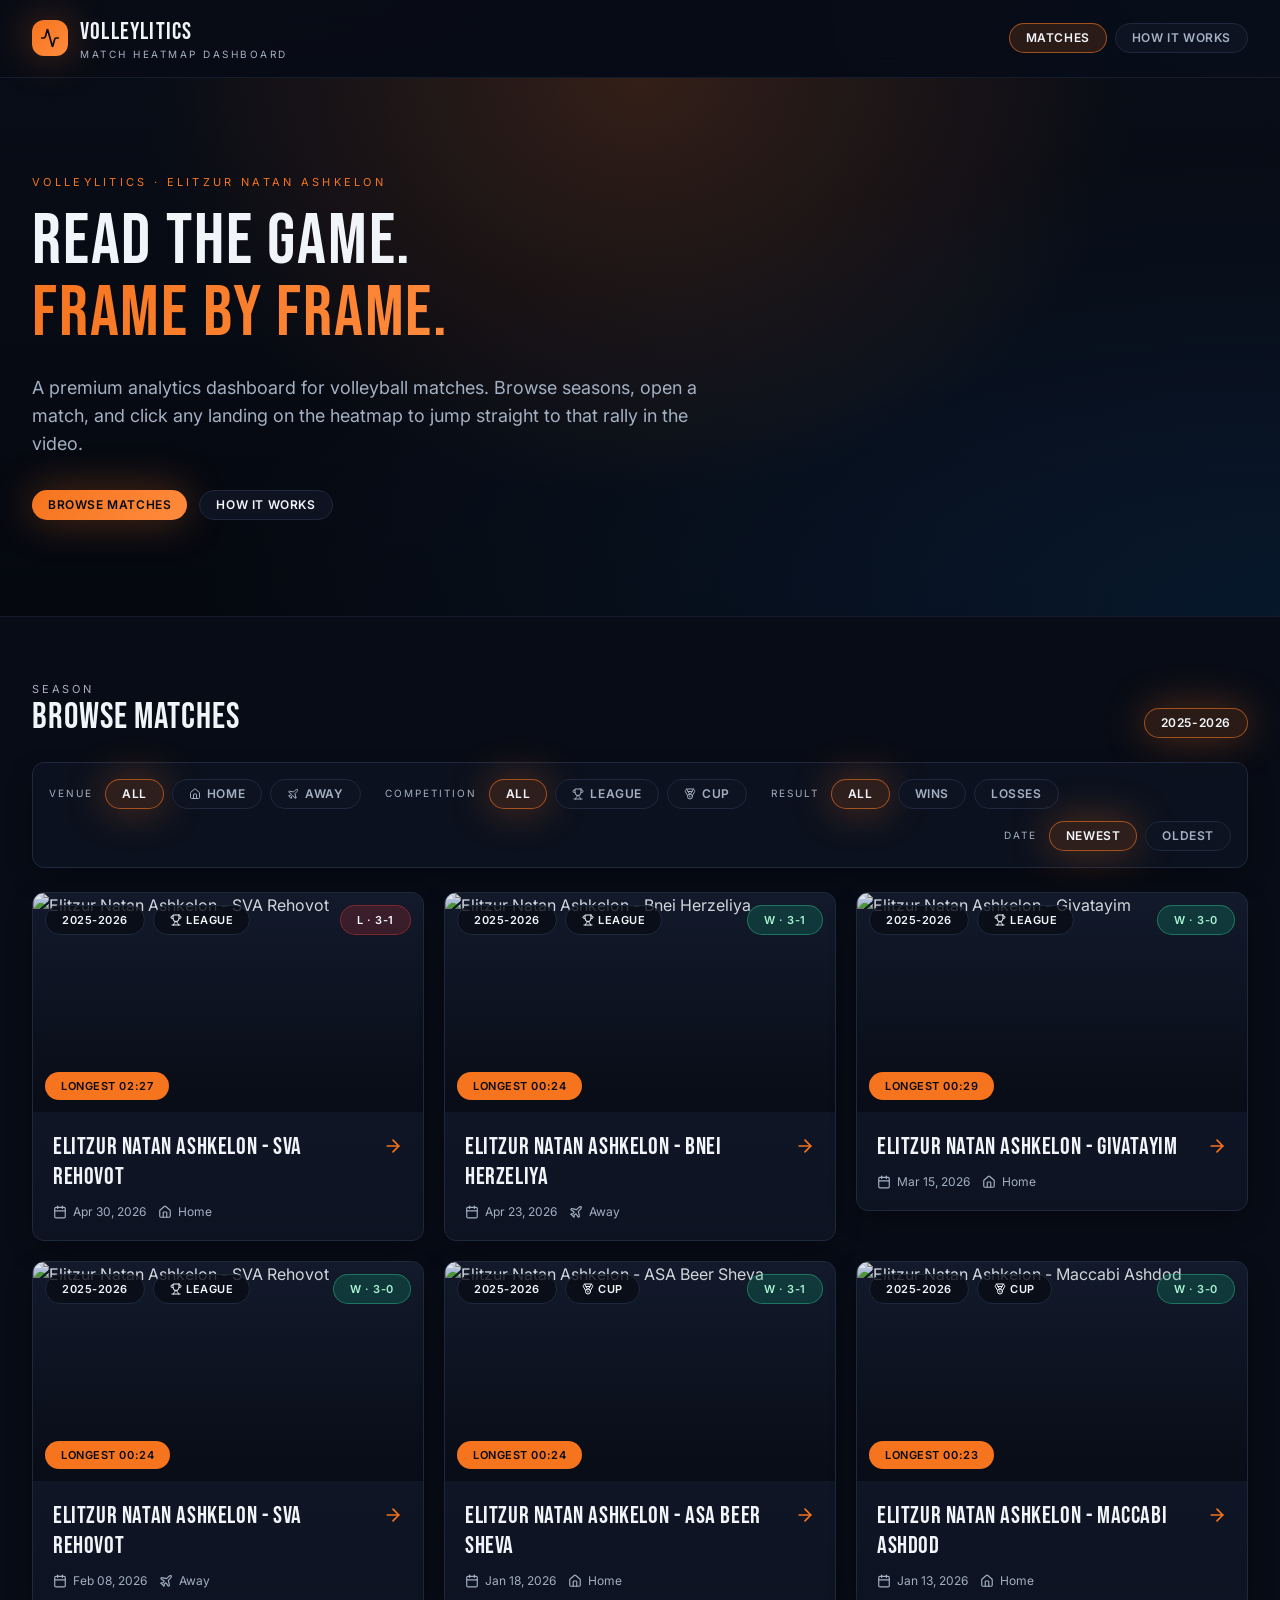
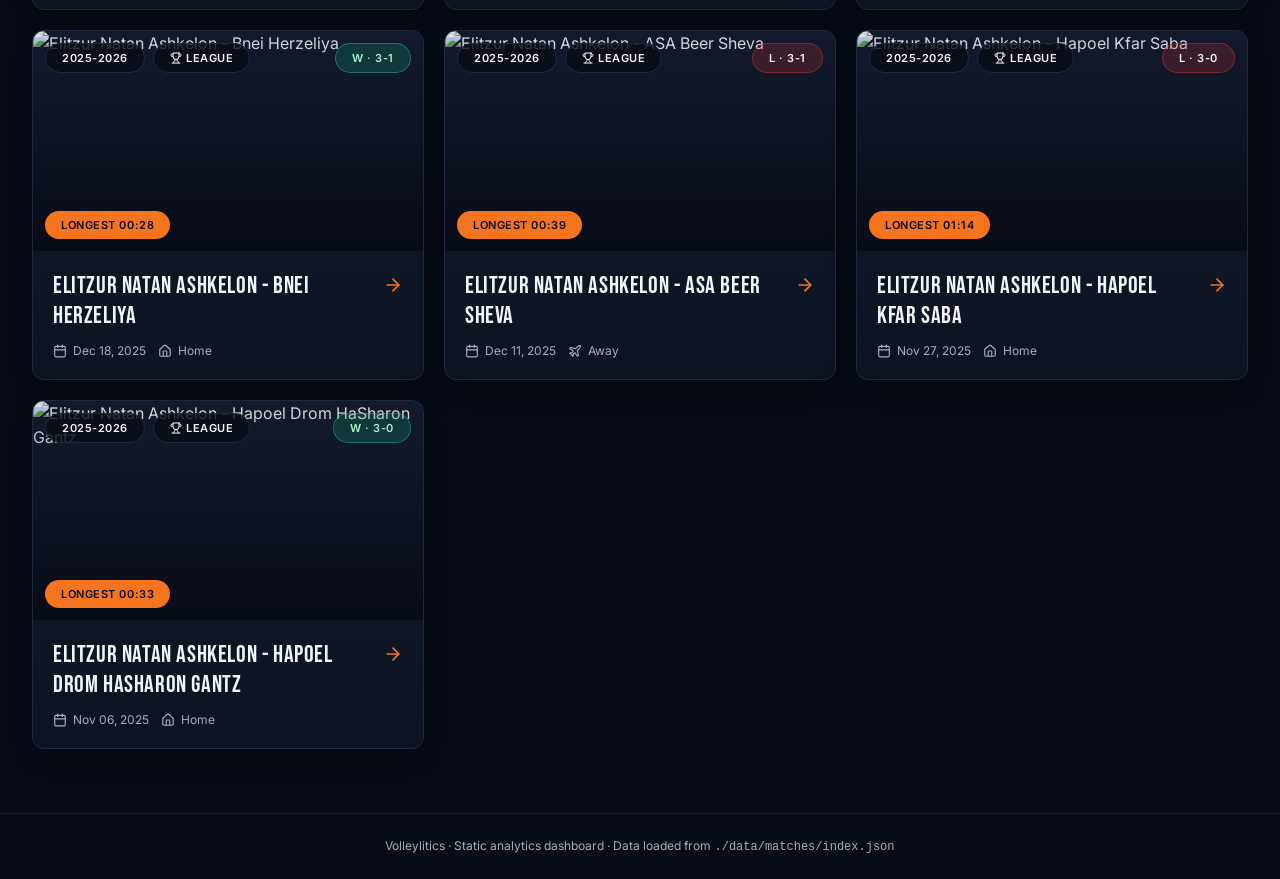
==== docs/index.html @ 5961ae0c "index update" ====
<!doctype html>
<html lang="en">
  <head>
    <meta charset="UTF-8" />
    <meta name="viewport" content="width=device-width, initial-scale=1.0" />
    <title>Volleylitics — Match Heatmap Dashboard</title>
    <meta name="description" content="Premium volleyball analytics: per-match heatmaps, rally-by-rally video jumps, and set breakdowns." />
    <meta name="author" content="Volleylitics" />

    <link rel="preconnect" href="https://fonts.googleapis.com" />
    <link rel="preconnect" href="https://fonts.gstatic.com" crossorigin />
    <link href="https://fonts.googleapis.com/css2?family=Bebas+Neue&family=Inter:wght@400;500;600;700;800&display=swap" rel="stylesheet" />

    <meta property="og:title" content="Volleylitics — Match Heatmap Dashboard" />
    <meta property="og:description" content="Premium volleyball analytics dashboard with interactive landing heatmaps." />
    <meta property="og:type" content="website" />
	    <script type="module" crossorigin src="./assets/index-_bDhI6VY.js"></script>
    <link rel="stylesheet" crossorigin href="./assets/index-3WcJNxqy.css">
  </head>
  <body>
    <div id="root"></div>
    <script type="module" src="/src/main.tsx"></script>
  </body>
</html>
---- docs/assets/index-3WcJNxqy.css ----
*,:before,:after{--tw-border-spacing-x: 0;--tw-border-spacing-y: 0;--tw-translate-x: 0;--tw-translate-y: 0;--tw-rotate: 0;--tw-skew-x: 0;--tw-skew-y: 0;--tw-scale-x: 1;--tw-scale-y: 1;--tw-pan-x: ;--tw-pan-y: ;--tw-pinch-zoom: ;--tw-scroll-snap-strictness: proximity;--tw-gradient-from-position: ;--tw-gradient-via-position: ;--tw-gradient-to-position: ;--tw-ordinal: ;--tw-slashed-zero: ;--tw-numeric-figure: ;--tw-numeric-spacing: ;--tw-numeric-fraction: ;--tw-ring-inset: ;--tw-ring-offset-width: 0px;--tw-ring-offset-color: #fff;--tw-ring-color: rgb(59 130 246 / .5);--tw-ring-offset-shadow: 0 0 #0000;--tw-ring-shadow: 0 0 #0000;--tw-shadow: 0 0 #0000;--tw-shadow-colored: 0 0 #0000;--tw-blur: ;--tw-brightness: ;--tw-contrast: ;--tw-grayscale: ;--tw-hue-rotate: ;--tw-invert: ;--tw-saturate: ;--tw-sepia: ;--tw-drop-shadow: ;--tw-backdrop-blur: ;--tw-backdrop-brightness: ;--tw-backdrop-contrast: ;--tw-backdrop-grayscale: ;--tw-backdrop-hue-rotate: ;--tw-backdrop-invert: ;--tw-backdrop-opacity: ;--tw-backdrop-saturate: ;--tw-backdrop-sepia: ;--tw-contain-size: ;--tw-contain-layout: ;--tw-contain-paint: ;--tw-contain-style: }::backdrop{--tw-border-spacing-x: 0;--tw-border-spacing-y: 0;--tw-translate-x: 0;--tw-translate-y: 0;--tw-rotate: 0;--tw-skew-x: 0;--tw-skew-y: 0;--tw-scale-x: 1;--tw-scale-y: 1;--tw-pan-x: ;--tw-pan-y: ;--tw-pinch-zoom: ;--tw-scroll-snap-strictness: proximity;--tw-gradient-from-position: ;--tw-gradient-via-position: ;--tw-gradient-to-position: ;--tw-ordinal: ;--tw-slashed-zero: ;--tw-numeric-figure: ;--tw-numeric-spacing: ;--tw-numeric-fraction: ;--tw-ring-inset: ;--tw-ring-offset-width: 0px;--tw-ring-offset-color: #fff;--tw-ring-color: rgb(59 130 246 / .5);--tw-ring-offset-shadow: 0 0 #0000;--tw-ring-shadow: 0 0 #0000;--tw-shadow: 0 0 #0000;--tw-shadow-colored: 0 0 #0000;--tw-blur: ;--tw-brightness: ;--tw-contrast: ;--tw-grayscale: ;--tw-hue-rotate: ;--tw-invert: ;--tw-saturate: ;--tw-sepia: ;--tw-drop-shadow: ;--tw-backdrop-blur: ;--tw-backdrop-brightness: ;--tw-backdrop-contrast: ;--tw-backdrop-grayscale: ;--tw-backdrop-hue-rotate: ;--tw-backdrop-invert: ;--tw-backdrop-opacity: ;--tw-backdrop-saturate: ;--tw-backdrop-sepia: ;--tw-contain-size: ;--tw-contain-layout: ;--tw-contain-paint: ;--tw-contain-style: }*,:before,:after{box-sizing:border-box;border-width:0;border-style:solid;border-color:#e5e7eb}:before,:after{--tw-content: ""}html,:host{line-height:1.5;-webkit-text-size-adjust:100%;-moz-tab-size:4;-o-tab-size:4;tab-size:4;font-family:Inter,ui-sans-serif,system-ui,sans-serif;font-feature-settings:normal;font-variation-settings:normal;-webkit-tap-highlight-color:transparent}body{margin:0;line-height:inherit}hr{height:0;color:inherit;border-top-width:1px}abbr:where([title]){-webkit-text-decoration:underline dotted;text-decoration:underline dotted}h1,h2,h3,h4,h5,h6{font-size:inherit;font-weight:inherit}a{color:inherit;text-decoration:inherit}b,strong{font-weight:bolder}code,kbd,samp,pre{font-family:ui-monospace,SFMono-Regular,Menlo,Monaco,Consolas,Liberation Mono,Courier New,monospace;font-feature-settings:normal;font-variation-settings:normal;font-size:1em}small{font-size:80%}sub,sup{font-size:75%;line-height:0;position:relative;vertical-align:baseline}sub{bottom:-.25em}sup{top:-.5em}table{text-indent:0;border-color:inherit;border-collapse:collapse}button,input,optgroup,select,textarea{font-family:inherit;font-feature-settings:inherit;font-variation-settings:inherit;font-size:100%;font-weight:inherit;line-height:inherit;letter-spacing:inherit;color:inherit;margin:0;padding:0}button,select{text-transform:none}button,input:where([type=button]),input:where([type=reset]),input:where([type=submit]){-webkit-appearance:button;background-color:transparent;background-image:none}:-moz-focusring{outline:auto}:-moz-ui-invalid{box-shadow:none}progress{vertical-align:baseline}::-webkit-inner-spin-button,::-webkit-outer-spin-button{height:auto}[type=search]{-webkit-appearance:textfield;outline-offset:-2px}::-webkit-search-decoration{-webkit-appearance:none}::-webkit-file-upload-button{-webkit-appearance:button;font:inherit}summary{display:list-item}blockquote,dl,dd,h1,h2,h3,h4,h5,h6,hr,figure,p,pre{margin:0}fieldset{margin:0;padding:0}legend{padding:0}ol,ul,menu{list-style:none;margin:0;padding:0}dialog{padding:0}textarea{resize:vertical}input::-moz-placeholder,textarea::-moz-placeholder{opacity:1;color:#9ca3af}input::placeholder,textarea::placeholder{opacity:1;color:#9ca3af}button,[role=button]{cursor:pointer}:disabled{cursor:default}img,svg,video,canvas,audio,iframe,embed,object{display:block;vertical-align:middle}img,video{max-width:100%;height:auto}[hidden]:where(:not([hidden=until-found])){display:none}:root{--background: 222 47% 6%;--foreground: 210 40% 96%;--surface: 222 44% 9%;--surface-elevated: 222 40% 12%;--surface-hover: 222 38% 15%;--card: 222 44% 9%;--card-foreground: 210 40% 96%;--popover: 222 44% 10%;--popover-foreground: 210 40% 96%;--primary: 24 92% 54%;--primary-foreground: 222 47% 6%;--primary-glow: 24 100% 62%;--secondary: 210 100% 55%;--secondary-foreground: 222 47% 6%;--accent: 210 100% 55%;--accent-foreground: 222 47% 6%;--muted: 222 30% 18%;--muted-foreground: 215 20% 70%;--destructive: 0 75% 55%;--destructive-foreground: 210 40% 98%;--border: 222 32% 18%;--input: 222 32% 18%;--ring: 24 92% 54%;--radius: .75rem;--set-1: 0 100% 65%;--set-2: 100 64% 44%;--set-3: 214 100% 54%;--set-4: 38 95% 53%;--set-5: 271 75% 71%;--court-outer: 120 25% 41%;--court-surface: 28 70% 55%;--court-line: 0 0% 100%;--gradient-hero: radial-gradient(ellipse at top, hsl(24 92% 54% / .18), transparent 55%), radial-gradient(ellipse at bottom right, hsl(210 100% 55% / .12), transparent 60%), linear-gradient(180deg, hsl(222 47% 6%) 0%, hsl(222 50% 4%) 100%);--gradient-stat: linear-gradient(135deg, hsl(24 92% 54% / .18), hsl(210 100% 55% / .1));--gradient-orange: linear-gradient(135deg, hsl(24 92% 54%), hsl(24 100% 62%));--gradient-blue: linear-gradient(135deg, hsl(210 100% 55%), hsl(200 100% 65%));--shadow-elevated: 0 30px 80px -20px hsl(222 60% 2% / .7);--shadow-card: 0 10px 30px -10px hsl(222 60% 2% / .6);--shadow-glow: 0 0 40px hsl(24 92% 54% / .35);--transition-base: .2s cubic-bezier(.4, 0, .2, 1);--transition-slow: .4s cubic-bezier(.4, 0, .2, 1);--sidebar-background: 222 44% 9%;--sidebar-foreground: 210 40% 96%;--sidebar-primary: 24 92% 54%;--sidebar-primary-foreground: 222 47% 6%;--sidebar-accent: 222 38% 15%;--sidebar-accent-foreground: 210 40% 96%;--sidebar-border: 222 32% 18%;--sidebar-ring: 24 92% 54%}*{border-color:hsl(var(--border))}html,body,#root{min-height:100vh}body{background-color:hsl(var(--background));color:hsl(var(--foreground));-webkit-font-smoothing:antialiased;-moz-osx-font-smoothing:grayscale;font-family:Inter,ui-sans-serif,system-ui,sans-serif;background:radial-gradient(1200px 600px at 10% -10%,hsl(24 92% 54% / .08),transparent 60%),radial-gradient(900px 500px at 100% 0%,hsl(210 100% 55% / .07),transparent 60%),hsl(var(--background))}h1,h2,h3,.display{font-family:Bebas Neue,Inter,sans-serif;letter-spacing:.02em}.num{font-family:Bebas Neue,Inter,sans-serif;font-feature-settings:"tnum"}::-moz-selection{background:hsl(var(--primary) / .35);color:hsl(var(--foreground))}::selection{background:hsl(var(--primary) / .35);color:hsl(var(--foreground))}.container{width:100%;margin-right:auto;margin-left:auto;padding-right:2rem;padding-left:2rem}@media (min-width: 1400px){.container{max-width:1400px}}.panel{border-radius:.75rem;border-width:1px;border-color:hsl(var(--border));background-color:hsl(var(--surface) / .8);--tw-backdrop-blur: blur(4px);-webkit-backdrop-filter:var(--tw-backdrop-blur) var(--tw-backdrop-brightness) var(--tw-backdrop-contrast) var(--tw-backdrop-grayscale) var(--tw-backdrop-hue-rotate) var(--tw-backdrop-invert) var(--tw-backdrop-opacity) var(--tw-backdrop-saturate) var(--tw-backdrop-sepia);backdrop-filter:var(--tw-backdrop-blur) var(--tw-backdrop-brightness) var(--tw-backdrop-contrast) var(--tw-backdrop-grayscale) var(--tw-backdrop-hue-rotate) var(--tw-backdrop-invert) var(--tw-backdrop-opacity) var(--tw-backdrop-saturate) var(--tw-backdrop-sepia);box-shadow:var(--shadow-card)}.panel-elevated{border-radius:.75rem;border-width:1px;border-color:hsl(var(--border));background-color:hsl(var(--surface) / .8);--tw-backdrop-blur: blur(4px);-webkit-backdrop-filter:var(--tw-backdrop-blur) var(--tw-backdrop-brightness) var(--tw-backdrop-contrast) var(--tw-backdrop-grayscale) var(--tw-backdrop-hue-rotate) var(--tw-backdrop-invert) var(--tw-backdrop-opacity) var(--tw-backdrop-saturate) var(--tw-backdrop-sepia);backdrop-filter:var(--tw-backdrop-blur) var(--tw-backdrop-brightness) var(--tw-backdrop-contrast) var(--tw-backdrop-grayscale) var(--tw-backdrop-hue-rotate) var(--tw-backdrop-invert) var(--tw-backdrop-opacity) var(--tw-backdrop-saturate) var(--tw-backdrop-sepia);box-shadow:var(--shadow-card);background:linear-gradient(180deg,hsl(var(--surface-elevated)),hsl(var(--surface)))}.pill{display:inline-flex;align-items:center;justify-content:center;border-radius:9999px;padding:.375rem 1rem;font-size:.75rem;line-height:1rem;font-weight:600;text-transform:uppercase;letter-spacing:.05em;transition-property:color,background-color,border-color,text-decoration-color,fill,stroke;transition-timing-function:cubic-bezier(.4,0,.2,1);transition-duration:.15s}.stat-card{border-radius:.75rem;border-width:1px;border-color:hsl(var(--border));background-color:hsl(var(--surface) / .8);--tw-backdrop-blur: blur(4px);-webkit-backdrop-filter:var(--tw-backdrop-blur) var(--tw-backdrop-brightness) var(--tw-backdrop-contrast) var(--tw-backdrop-grayscale) var(--tw-backdrop-hue-rotate) var(--tw-backdrop-invert) var(--tw-backdrop-opacity) var(--tw-backdrop-saturate) var(--tw-backdrop-sepia);backdrop-filter:var(--tw-backdrop-blur) var(--tw-backdrop-brightness) var(--tw-backdrop-contrast) var(--tw-backdrop-grayscale) var(--tw-backdrop-hue-rotate) var(--tw-backdrop-invert) var(--tw-backdrop-opacity) var(--tw-backdrop-saturate) var(--tw-backdrop-sepia);box-shadow:var(--shadow-card);background:linear-gradient(180deg,hsl(var(--surface-elevated)),hsl(var(--surface)));position:relative;overflow:hidden;padding:1.5rem}.stat-card:before{content:"";position:absolute;top:0;right:0;bottom:0;left:0;background:var(--gradient-stat);opacity:.6;pointer-events:none}.sr-only{position:absolute;width:1px;height:1px;padding:0;margin:-1px;overflow:hidden;clip:rect(0,0,0,0);white-space:nowrap;border-width:0}.pointer-events-none{pointer-events:none}.pointer-events-auto{pointer-events:auto}.visible{visibility:visible}.invisible{visibility:hidden}.static{position:static}.fixed{position:fixed}.absolute{position:absolute}.relative{position:relative}.sticky{position:sticky}.inset-0{top:0;right:0;bottom:0;left:0}.inset-x-0{left:0;right:0}.inset-y-0{top:0;bottom:0}.-bottom-12{bottom:-3rem}.-bottom-6{bottom:-1.5rem}.-left-12{left:-3rem}.-right-12{right:-3rem}.-right-6{right:-1.5rem}.-top-12{top:-3rem}.bottom-0{bottom:0}.bottom-3{bottom:.75rem}.left-0{left:0}.left-1{left:.25rem}.left-1\/2{left:50%}.left-2{left:.5rem}.left-3{left:.75rem}.left-\[50\%\]{left:50%}.right-0{right:0}.right-1{right:.25rem}.right-2{right:.5rem}.right-3{right:.75rem}.right-4{right:1rem}.top-0{top:0}.top-1\.5{top:.375rem}.top-1\/2{top:50%}.top-2{top:.5rem}.top-3{top:.75rem}.top-3\.5{top:.875rem}.top-4{top:1rem}.top-\[1px\]{top:1px}.top-\[50\%\]{top:50%}.top-\[60\%\]{top:60%}.top-full{top:100%}.z-10{z-index:10}.z-20{z-index:20}.z-40{z-index:40}.z-50{z-index:50}.z-\[100\]{z-index:100}.z-\[1\]{z-index:1}.-mx-1{margin-left:-.25rem;margin-right:-.25rem}.mx-2{margin-left:.5rem;margin-right:.5rem}.mx-3\.5{margin-left:.875rem;margin-right:.875rem}.mx-auto{margin-left:auto;margin-right:auto}.my-0\.5{margin-top:.125rem;margin-bottom:.125rem}.my-1{margin-top:.25rem;margin-bottom:.25rem}.-ml-4{margin-left:-1rem}.-mt-4{margin-top:-1rem}.mb-1{margin-bottom:.25rem}.mb-3{margin-bottom:.75rem}.mb-4{margin-bottom:1rem}.mb-8{margin-bottom:2rem}.ml-0\.5{margin-left:.125rem}.ml-1{margin-left:.25rem}.ml-auto{margin-left:auto}.mr-1{margin-right:.25rem}.mr-2{margin-right:.5rem}.mt-1{margin-top:.25rem}.mt-1\.5{margin-top:.375rem}.mt-2{margin-top:.5rem}.mt-24{margin-top:6rem}.mt-3{margin-top:.75rem}.mt-4{margin-top:1rem}.mt-5{margin-top:1.25rem}.mt-6{margin-top:1.5rem}.mt-8{margin-top:2rem}.mt-auto{margin-top:auto}.block{display:block}.inline-block{display:inline-block}.flex{display:flex}.inline-flex{display:inline-flex}.table{display:table}.grid{display:grid}.hidden{display:none}.aspect-\[16\/9\]{aspect-ratio:16/9}.aspect-square{aspect-ratio:1 / 1}.aspect-video{aspect-ratio:16 / 9}.size-4{width:1rem;height:1rem}.h-1\.5{height:.375rem}.h-10{height:2.5rem}.h-11{height:2.75rem}.h-12{height:3rem}.h-2{height:.5rem}.h-2\.5{height:.625rem}.h-24{height:6rem}.h-3{height:.75rem}.h-3\.5{height:.875rem}.h-4{height:1rem}.h-40{height:10rem}.h-5{height:1.25rem}.h-6{height:1.5rem}.h-7{height:1.75rem}.h-8{height:2rem}.h-9{height:2.25rem}.h-\[1px\]{height:1px}.h-\[var\(--radix-navigation-menu-viewport-height\)\]{height:var(--radix-navigation-menu-viewport-height)}.h-\[var\(--radix-select-trigger-height\)\]{height:var(--radix-select-trigger-height)}.h-auto{height:auto}.h-full{height:100%}.h-px{height:1px}.h-svh{height:100svh}.max-h-96{max-height:24rem}.max-h-\[300px\]{max-height:300px}.max-h-\[640px\]{max-height:640px}.max-h-\[80vh\]{max-height:80vh}.max-h-\[90vh\]{max-height:90vh}.max-h-screen{max-height:100vh}.min-h-0{min-height:0px}.min-h-\[80px\]{min-height:80px}.min-h-screen{min-height:100vh}.min-h-svh{min-height:100svh}.w-0{width:0px}.w-1{width:.25rem}.w-1\.5{width:.375rem}.w-10{width:2.5rem}.w-11{width:2.75rem}.w-12{width:3rem}.w-2{width:.5rem}.w-2\.5{width:.625rem}.w-20{width:5rem}.w-24{width:6rem}.w-3{width:.75rem}.w-3\.5{width:.875rem}.w-3\/4{width:75%}.w-4{width:1rem}.w-5{width:1.25rem}.w-6{width:1.5rem}.w-64{width:16rem}.w-7{width:1.75rem}.w-72{width:18rem}.w-8{width:2rem}.w-9{width:2.25rem}.w-\[--sidebar-width\]{width:var(--sidebar-width)}.w-\[100px\]{width:100px}.w-\[1px\]{width:1px}.w-auto{width:auto}.w-full{width:100%}.w-max{width:-moz-max-content;width:max-content}.w-px{width:1px}.min-w-0{min-width:0px}.min-w-5{min-width:1.25rem}.min-w-\[12rem\]{min-width:12rem}.min-w-\[64px\]{min-width:64px}.min-w-\[8rem\]{min-width:8rem}.min-w-\[var\(--radix-select-trigger-width\)\]{min-width:var(--radix-select-trigger-width)}.max-w-2xl{max-width:42rem}.max-w-3xl{max-width:48rem}.max-w-6xl{max-width:72rem}.max-w-\[--skeleton-width\]{max-width:var(--skeleton-width)}.max-w-full{max-width:100%}.max-w-lg{max-width:32rem}.max-w-max{max-width:-moz-max-content;max-width:max-content}.flex-1{flex:1 1 0%}.shrink-0{flex-shrink:0}.grow{flex-grow:1}.grow-0{flex-grow:0}.basis-full{flex-basis:100%}.caption-bottom{caption-side:bottom}.border-collapse{border-collapse:collapse}.-translate-x-1\/2{--tw-translate-x: -50%;transform:translate(var(--tw-translate-x),var(--tw-translate-y)) rotate(var(--tw-rotate)) skew(var(--tw-skew-x)) skewY(var(--tw-skew-y)) scaleX(var(--tw-scale-x)) scaleY(var(--tw-scale-y))}.-translate-x-px{--tw-translate-x: -1px;transform:translate(var(--tw-translate-x),var(--tw-translate-y)) rotate(var(--tw-rotate)) skew(var(--tw-skew-x)) skewY(var(--tw-skew-y)) scaleX(var(--tw-scale-x)) scaleY(var(--tw-scale-y))}.-translate-y-1\/2{--tw-translate-y: -50%;transform:translate(var(--tw-translate-x),var(--tw-translate-y)) rotate(var(--tw-rotate)) skew(var(--tw-skew-x)) skewY(var(--tw-skew-y)) scaleX(var(--tw-scale-x)) scaleY(var(--tw-scale-y))}.translate-x-\[-50\%\]{--tw-translate-x: -50%;transform:translate(var(--tw-translate-x),var(--tw-translate-y)) rotate(var(--tw-rotate)) skew(var(--tw-skew-x)) skewY(var(--tw-skew-y)) scaleX(var(--tw-scale-x)) scaleY(var(--tw-scale-y))}.translate-x-px{--tw-translate-x: 1px;transform:translate(var(--tw-translate-x),var(--tw-translate-y)) rotate(var(--tw-rotate)) skew(var(--tw-skew-x)) skewY(var(--tw-skew-y)) scaleX(var(--tw-scale-x)) scaleY(var(--tw-scale-y))}.translate-y-1{--tw-translate-y: .25rem;transform:translate(var(--tw-translate-x),var(--tw-translate-y)) rotate(var(--tw-rotate)) skew(var(--tw-skew-x)) skewY(var(--tw-skew-y)) scaleX(var(--tw-scale-x)) scaleY(var(--tw-scale-y))}.translate-y-\[-50\%\]{--tw-translate-y: -50%;transform:translate(var(--tw-translate-x),var(--tw-translate-y)) rotate(var(--tw-rotate)) skew(var(--tw-skew-x)) skewY(var(--tw-skew-y)) scaleX(var(--tw-scale-x)) scaleY(var(--tw-scale-y))}.rotate-180{--tw-rotate: 180deg;transform:translate(var(--tw-translate-x),var(--tw-translate-y)) rotate(var(--tw-rotate)) skew(var(--tw-skew-x)) skewY(var(--tw-skew-y)) scaleX(var(--tw-scale-x)) scaleY(var(--tw-scale-y))}.rotate-45{--tw-rotate: 45deg;transform:translate(var(--tw-translate-x),var(--tw-translate-y)) rotate(var(--tw-rotate)) skew(var(--tw-skew-x)) skewY(var(--tw-skew-y)) scaleX(var(--tw-scale-x)) scaleY(var(--tw-scale-y))}.rotate-90{--tw-rotate: 90deg;transform:translate(var(--tw-translate-x),var(--tw-translate-y)) rotate(var(--tw-rotate)) skew(var(--tw-skew-x)) skewY(var(--tw-skew-y)) scaleX(var(--tw-scale-x)) scaleY(var(--tw-scale-y))}.transform{transform:translate(var(--tw-translate-x),var(--tw-translate-y)) rotate(var(--tw-rotate)) skew(var(--tw-skew-x)) skewY(var(--tw-skew-y)) scaleX(var(--tw-scale-x)) scaleY(var(--tw-scale-y))}@keyframes pulse{50%{opacity:.5}}.animate-pulse{animation:pulse 2s cubic-bezier(.4,0,.6,1) infinite}.cursor-default{cursor:default}.cursor-pointer{cursor:pointer}.touch-none{touch-action:none}.select-none{-webkit-user-select:none;-moz-user-select:none;user-select:none}.list-none{list-style-type:none}.grid-cols-1{grid-template-columns:repeat(1,minmax(0,1fr))}.grid-cols-2{grid-template-columns:repeat(2,minmax(0,1fr))}.flex-row{flex-direction:row}.flex-col{flex-direction:column}.flex-col-reverse{flex-direction:column-reverse}.flex-wrap{flex-wrap:wrap}.place-items-center{place-items:center}.items-start{align-items:flex-start}.items-end{align-items:flex-end}.items-center{align-items:center}.items-baseline{align-items:baseline}.items-stretch{align-items:stretch}.justify-end{justify-content:flex-end}.justify-center{justify-content:center}.justify-between{justify-content:space-between}.gap-1{gap:.25rem}.gap-1\.5{gap:.375rem}.gap-2{gap:.5rem}.gap-3{gap:.75rem}.gap-4{gap:1rem}.gap-5{gap:1.25rem}.gap-6{gap:1.5rem}.gap-x-6{-moz-column-gap:1.5rem;column-gap:1.5rem}.gap-y-3{row-gap:.75rem}.space-x-1>:not([hidden])~:not([hidden]){--tw-space-x-reverse: 0;margin-right:calc(.25rem * var(--tw-space-x-reverse));margin-left:calc(.25rem * calc(1 - var(--tw-space-x-reverse)))}.space-x-4>:not([hidden])~:not([hidden]){--tw-space-x-reverse: 0;margin-right:calc(1rem * var(--tw-space-x-reverse));margin-left:calc(1rem * calc(1 - var(--tw-space-x-reverse)))}.space-y-1>:not([hidden])~:not([hidden]){--tw-space-y-reverse: 0;margin-top:calc(.25rem * calc(1 - var(--tw-space-y-reverse)));margin-bottom:calc(.25rem * var(--tw-space-y-reverse))}.space-y-1\.5>:not([hidden])~:not([hidden]){--tw-space-y-reverse: 0;margin-top:calc(.375rem * calc(1 - var(--tw-space-y-reverse)));margin-bottom:calc(.375rem * var(--tw-space-y-reverse))}.space-y-10>:not([hidden])~:not([hidden]){--tw-space-y-reverse: 0;margin-top:calc(2.5rem * calc(1 - var(--tw-space-y-reverse)));margin-bottom:calc(2.5rem * var(--tw-space-y-reverse))}.space-y-16>:not([hidden])~:not([hidden]){--tw-space-y-reverse: 0;margin-top:calc(4rem * calc(1 - var(--tw-space-y-reverse)));margin-bottom:calc(4rem * var(--tw-space-y-reverse))}.space-y-2>:not([hidden])~:not([hidden]){--tw-space-y-reverse: 0;margin-top:calc(.5rem * calc(1 - var(--tw-space-y-reverse)));margin-bottom:calc(.5rem * var(--tw-space-y-reverse))}.space-y-3>:not([hidden])~:not([hidden]){--tw-space-y-reverse: 0;margin-top:calc(.75rem * calc(1 - var(--tw-space-y-reverse)));margin-bottom:calc(.75rem * var(--tw-space-y-reverse))}.space-y-4>:not([hidden])~:not([hidden]){--tw-space-y-reverse: 0;margin-top:calc(1rem * calc(1 - var(--tw-space-y-reverse)));margin-bottom:calc(1rem * var(--tw-space-y-reverse))}.space-y-5>:not([hidden])~:not([hidden]){--tw-space-y-reverse: 0;margin-top:calc(1.25rem * calc(1 - var(--tw-space-y-reverse)));margin-bottom:calc(1.25rem * var(--tw-space-y-reverse))}.space-y-6>:not([hidden])~:not([hidden]){--tw-space-y-reverse: 0;margin-top:calc(1.5rem * calc(1 - var(--tw-space-y-reverse)));margin-bottom:calc(1.5rem * var(--tw-space-y-reverse))}.divide-y>:not([hidden])~:not([hidden]){--tw-divide-y-reverse: 0;border-top-width:calc(1px * calc(1 - var(--tw-divide-y-reverse)));border-bottom-width:calc(1px * var(--tw-divide-y-reverse))}.divide-border>:not([hidden])~:not([hidden]){border-color:hsl(var(--border))}.overflow-auto{overflow:auto}.overflow-hidden{overflow:hidden}.overflow-y-auto{overflow-y:auto}.overflow-x-hidden{overflow-x:hidden}.truncate{overflow:hidden;text-overflow:ellipsis;white-space:nowrap}.whitespace-nowrap{white-space:nowrap}.break-words{overflow-wrap:break-word}.rounded{border-radius:.25rem}.rounded-\[2px\]{border-radius:2px}.rounded-\[inherit\]{border-radius:inherit}.rounded-full{border-radius:9999px}.rounded-lg{border-radius:var(--radius)}.rounded-md{border-radius:calc(var(--radius) - 2px)}.rounded-sm{border-radius:calc(var(--radius) - 4px)}.rounded-xl{border-radius:.75rem}.rounded-t-\[10px\]{border-top-left-radius:10px;border-top-right-radius:10px}.rounded-tl-sm{border-top-left-radius:calc(var(--radius) - 4px)}.border{border-width:1px}.border-2{border-width:2px}.border-\[1\.5px\]{border-width:1.5px}.border-y{border-top-width:1px;border-bottom-width:1px}.border-b{border-bottom-width:1px}.border-l{border-left-width:1px}.border-l-4{border-left-width:4px}.border-r{border-right-width:1px}.border-t{border-top-width:1px}.border-dashed{border-style:dashed}.border-\[--color-border\]{border-color:var(--color-border)}.border-border{border-color:hsl(var(--border))}.border-border\/50{border-color:hsl(var(--border) / .5)}.border-border\/60{border-color:hsl(var(--border) / .6)}.border-destructive{border-color:hsl(var(--destructive))}.border-destructive\/40{border-color:hsl(var(--destructive) / .4)}.border-destructive\/50{border-color:hsl(var(--destructive) / .5)}.border-emerald-400\/40{border-color:#34d39966}.border-input{border-color:hsl(var(--input))}.border-primary{border-color:hsl(var(--primary))}.border-primary\/60{border-color:hsl(var(--primary) / .6)}.border-sidebar-border{border-color:hsl(var(--sidebar-border))}.border-transparent{border-color:transparent}.border-l-muted{border-left-color:hsl(var(--muted))}.border-l-set-1{border-left-color:hsl(var(--set-1))}.border-l-set-2{border-left-color:hsl(var(--set-2))}.border-l-set-3{border-left-color:hsl(var(--set-3))}.border-l-set-4{border-left-color:hsl(var(--set-4))}.border-l-set-5{border-left-color:hsl(var(--set-5))}.border-l-transparent{border-left-color:transparent}.border-t-transparent{border-top-color:transparent}.bg-\[--color-bg\]{background-color:var(--color-bg)}.bg-accent{background-color:hsl(var(--accent))}.bg-background{background-color:hsl(var(--background))}.bg-background\/40{background-color:hsl(var(--background) / .4)}.bg-background\/70{background-color:hsl(var(--background) / .7)}.bg-background\/80{background-color:hsl(var(--background) / .8)}.bg-background\/90{background-color:hsl(var(--background) / .9)}.bg-black{--tw-bg-opacity: 1;background-color:rgb(0 0 0 / var(--tw-bg-opacity, 1))}.bg-black\/80{background-color:#000c}.bg-border{background-color:hsl(var(--border))}.bg-card{background-color:hsl(var(--card))}.bg-destructive{background-color:hsl(var(--destructive))}.bg-destructive\/20{background-color:hsl(var(--destructive) / .2)}.bg-emerald-500\/20{background-color:#10b98133}.bg-foreground{background-color:hsl(var(--foreground))}.bg-foreground\/10{background-color:hsl(var(--foreground) / .1)}.bg-foreground\/\[0\.02\]{background-color:hsl(var(--foreground) / .02)}.bg-foreground\/\[0\.04\]{background-color:hsl(var(--foreground) / .04)}.bg-muted{background-color:hsl(var(--muted))}.bg-muted-foreground{background-color:hsl(var(--muted-foreground))}.bg-muted\/50{background-color:hsl(var(--muted) / .5)}.bg-popover{background-color:hsl(var(--popover))}.bg-primary{background-color:hsl(var(--primary))}.bg-primary\/15{background-color:hsl(var(--primary) / .15)}.bg-primary\/5{background-color:hsl(var(--primary) / .05)}.bg-primary\/90{background-color:hsl(var(--primary) / .9)}.bg-secondary{background-color:hsl(var(--secondary))}.bg-set-1{background-color:hsl(var(--set-1))}.bg-set-2{background-color:hsl(var(--set-2))}.bg-set-3{background-color:hsl(var(--set-3))}.bg-set-4{background-color:hsl(var(--set-4))}.bg-set-5{background-color:hsl(var(--set-5))}.bg-sidebar{background-color:hsl(var(--sidebar-background))}.bg-sidebar-border{background-color:hsl(var(--sidebar-border))}.bg-surface{background-color:hsl(var(--surface))}.bg-surface-elevated\/60{background-color:hsl(var(--surface-elevated) / .6)}.bg-surface-elevated\/80{background-color:hsl(var(--surface-elevated) / .8)}.bg-surface-hover{background-color:hsl(var(--surface-hover))}.bg-transparent{background-color:transparent}.bg-gradient-hero{background-image:var(--gradient-hero)}.bg-gradient-orange{background-image:var(--gradient-orange)}.bg-gradient-to-t{background-image:linear-gradient(to top,var(--tw-gradient-stops))}.from-background{--tw-gradient-from: hsl(var(--background)) var(--tw-gradient-from-position);--tw-gradient-to: hsl(var(--background) / 0) var(--tw-gradient-to-position);--tw-gradient-stops: var(--tw-gradient-from), var(--tw-gradient-to)}.via-background\/40{--tw-gradient-to: hsl(var(--background) / 0) var(--tw-gradient-to-position);--tw-gradient-stops: var(--tw-gradient-from), hsl(var(--background) / .4) var(--tw-gradient-via-position), var(--tw-gradient-to)}.to-transparent{--tw-gradient-to: transparent var(--tw-gradient-to-position)}.bg-clip-text{-webkit-background-clip:text;background-clip:text}.fill-current{fill:currentColor}.object-contain{-o-object-fit:contain;object-fit:contain}.object-cover{-o-object-fit:cover;object-fit:cover}.p-0{padding:0}.p-1{padding:.25rem}.p-2{padding:.5rem}.p-3{padding:.75rem}.p-4{padding:1rem}.p-5{padding:1.25rem}.p-6{padding:1.5rem}.p-8{padding:2rem}.p-\[1px\]{padding:1px}.px-1{padding-left:.25rem;padding-right:.25rem}.px-2{padding-left:.5rem;padding-right:.5rem}.px-2\.5{padding-left:.625rem;padding-right:.625rem}.px-3{padding-left:.75rem;padding-right:.75rem}.px-4{padding-left:1rem;padding-right:1rem}.px-5{padding-left:1.25rem;padding-right:1.25rem}.px-6{padding-left:1.5rem;padding-right:1.5rem}.px-8{padding-left:2rem;padding-right:2rem}.py-0\.5{padding-top:.125rem;padding-bottom:.125rem}.py-1{padding-top:.25rem;padding-bottom:.25rem}.py-1\.5{padding-top:.375rem;padding-bottom:.375rem}.py-12{padding-top:3rem;padding-bottom:3rem}.py-14{padding-top:3.5rem;padding-bottom:3.5rem}.py-16{padding-top:4rem;padding-bottom:4rem}.py-2{padding-top:.5rem;padding-bottom:.5rem}.py-3{padding-top:.75rem;padding-bottom:.75rem}.py-4{padding-top:1rem;padding-bottom:1rem}.py-5{padding-top:1.25rem;padding-bottom:1.25rem}.py-6{padding-top:1.5rem;padding-bottom:1.5rem}.py-8{padding-top:2rem;padding-bottom:2rem}.pb-3{padding-bottom:.75rem}.pb-4{padding-bottom:1rem}.pb-5{padding-bottom:1.25rem}.pb-6{padding-bottom:1.5rem}.pl-2\.5{padding-left:.625rem}.pl-4{padding-left:1rem}.pl-8{padding-left:2rem}.pl-\[6\.25rem\]{padding-left:6.25rem}.pr-2{padding-right:.5rem}.pr-2\.5{padding-right:.625rem}.pr-8{padding-right:2rem}.pt-0{padding-top:0}.pt-1{padding-top:.25rem}.pt-3{padding-top:.75rem}.pt-4{padding-top:1rem}.pt-5{padding-top:1.25rem}.text-left{text-align:left}.text-center{text-align:center}.text-right{text-align:right}.align-middle{vertical-align:middle}.font-display{font-family:Bebas Neue,Inter,sans-serif}.font-mono{font-family:ui-monospace,SFMono-Regular,Menlo,Monaco,Consolas,Liberation Mono,Courier New,monospace}.text-2xl{font-size:1.5rem;line-height:2rem}.text-3xl{font-size:1.875rem;line-height:2.25rem}.text-4xl{font-size:2.25rem;line-height:2.5rem}.text-5xl{font-size:3rem;line-height:1}.text-6xl{font-size:3.75rem;line-height:1}.text-\[0\.8rem\]{font-size:.8rem}.text-\[10px\]{font-size:10px}.text-\[11px\]{font-size:11px}.text-base{font-size:1rem;line-height:1.5rem}.text-lg{font-size:1.125rem;line-height:1.75rem}.text-sm{font-size:.875rem;line-height:1.25rem}.text-xl{font-size:1.25rem;line-height:1.75rem}.text-xs{font-size:.75rem;line-height:1rem}.font-bold{font-weight:700}.font-medium{font-weight:500}.font-normal{font-weight:400}.font-semibold{font-weight:600}.uppercase{text-transform:uppercase}.tabular-nums{--tw-numeric-spacing: tabular-nums;font-variant-numeric:var(--tw-ordinal) var(--tw-slashed-zero) var(--tw-numeric-figure) var(--tw-numeric-spacing) var(--tw-numeric-fraction)}.leading-\[0\.95\]{line-height:.95}.leading-none{line-height:1}.leading-relaxed{line-height:1.625}.leading-tight{line-height:1.25}.tracking-\[0\.25em\]{letter-spacing:.25em}.tracking-\[0\.2em\]{letter-spacing:.2em}.tracking-\[0\.3em\]{letter-spacing:.3em}.tracking-tight{letter-spacing:-.025em}.tracking-wide{letter-spacing:.025em}.tracking-wider{letter-spacing:.05em}.tracking-widest{letter-spacing:.1em}.text-accent-foreground{color:hsl(var(--accent-foreground))}.text-card-foreground{color:hsl(var(--card-foreground))}.text-current{color:currentColor}.text-destructive{color:hsl(var(--destructive))}.text-destructive-foreground{color:hsl(var(--destructive-foreground))}.text-emerald-200{--tw-text-opacity: 1;color:rgb(167 243 208 / var(--tw-text-opacity, 1))}.text-foreground{color:hsl(var(--foreground))}.text-foreground\/50{color:hsl(var(--foreground) / .5)}.text-foreground\/85{color:hsl(var(--foreground) / .85)}.text-foreground\/90{color:hsl(var(--foreground) / .9)}.text-muted-foreground{color:hsl(var(--muted-foreground))}.text-popover-foreground{color:hsl(var(--popover-foreground))}.text-primary{color:hsl(var(--primary))}.text-primary-foreground{color:hsl(var(--primary-foreground))}.text-primary\/90{color:hsl(var(--primary) / .9)}.text-secondary-foreground{color:hsl(var(--secondary-foreground))}.text-sidebar-foreground{color:hsl(var(--sidebar-foreground))}.text-sidebar-foreground\/70{color:hsl(var(--sidebar-foreground) / .7)}.text-transparent{color:transparent}.underline{text-decoration-line:underline}.underline-offset-4{text-underline-offset:4px}.accent-primary{accent-color:hsl(var(--primary))}.opacity-0{opacity:0}.opacity-50{opacity:.5}.opacity-60{opacity:.6}.opacity-70{opacity:.7}.opacity-90{opacity:.9}.shadow-2xl{--tw-shadow: 0 25px 50px -12px rgb(0 0 0 / .25);--tw-shadow-colored: 0 25px 50px -12px var(--tw-shadow-color);box-shadow:var(--tw-ring-offset-shadow, 0 0 #0000),var(--tw-ring-shadow, 0 0 #0000),var(--tw-shadow)}.shadow-\[0_0_0_1px_hsl\(var\(--sidebar-border\)\)\]{--tw-shadow: 0 0 0 1px hsl(var(--sidebar-border));--tw-shadow-colored: 0 0 0 1px var(--tw-shadow-color);box-shadow:var(--tw-ring-offset-shadow, 0 0 #0000),var(--tw-ring-shadow, 0 0 #0000),var(--tw-shadow)}.shadow-elevated{--tw-shadow: var(--shadow-elevated);--tw-shadow-colored: var(--shadow-elevated);box-shadow:var(--tw-ring-offset-shadow, 0 0 #0000),var(--tw-ring-shadow, 0 0 #0000),var(--tw-shadow)}.shadow-glow{--tw-shadow: var(--shadow-glow);--tw-shadow-colored: var(--shadow-glow);box-shadow:var(--tw-ring-offset-shadow, 0 0 #0000),var(--tw-ring-shadow, 0 0 #0000),var(--tw-shadow)}.shadow-lg{--tw-shadow: 0 10px 15px -3px rgb(0 0 0 / .1), 0 4px 6px -4px rgb(0 0 0 / .1);--tw-shadow-colored: 0 10px 15px -3px var(--tw-shadow-color), 0 4px 6px -4px var(--tw-shadow-color);box-shadow:var(--tw-ring-offset-shadow, 0 0 #0000),var(--tw-ring-shadow, 0 0 #0000),var(--tw-shadow)}.shadow-md{--tw-shadow: 0 4px 6px -1px rgb(0 0 0 / .1), 0 2px 4px -2px rgb(0 0 0 / .1);--tw-shadow-colored: 0 4px 6px -1px var(--tw-shadow-color), 0 2px 4px -2px var(--tw-shadow-color);box-shadow:var(--tw-ring-offset-shadow, 0 0 #0000),var(--tw-ring-shadow, 0 0 #0000),var(--tw-shadow)}.shadow-none{--tw-shadow: 0 0 #0000;--tw-shadow-colored: 0 0 #0000;box-shadow:var(--tw-ring-offset-shadow, 0 0 #0000),var(--tw-ring-shadow, 0 0 #0000),var(--tw-shadow)}.shadow-sm{--tw-shadow: 0 1px 2px 0 rgb(0 0 0 / .05);--tw-shadow-colored: 0 1px 2px 0 var(--tw-shadow-color);box-shadow:var(--tw-ring-offset-shadow, 0 0 #0000),var(--tw-ring-shadow, 0 0 #0000),var(--tw-shadow)}.shadow-xl{--tw-shadow: 0 20px 25px -5px rgb(0 0 0 / .1), 0 8px 10px -6px rgb(0 0 0 / .1);--tw-shadow-colored: 0 20px 25px -5px var(--tw-shadow-color), 0 8px 10px -6px var(--tw-shadow-color);box-shadow:var(--tw-ring-offset-shadow, 0 0 #0000),var(--tw-ring-shadow, 0 0 #0000),var(--tw-shadow)}.outline-none{outline:2px solid transparent;outline-offset:2px}.outline{outline-style:solid}.ring-0{--tw-ring-offset-shadow: var(--tw-ring-inset) 0 0 0 var(--tw-ring-offset-width) var(--tw-ring-offset-color);--tw-ring-shadow: var(--tw-ring-inset) 0 0 0 calc(0px + var(--tw-ring-offset-width)) var(--tw-ring-color);box-shadow:var(--tw-ring-offset-shadow),var(--tw-ring-shadow),var(--tw-shadow, 0 0 #0000)}.ring-2{--tw-ring-offset-shadow: var(--tw-ring-inset) 0 0 0 var(--tw-ring-offset-width) var(--tw-ring-offset-color);--tw-ring-shadow: var(--tw-ring-inset) 0 0 0 calc(2px + var(--tw-ring-offset-width)) var(--tw-ring-color);box-shadow:var(--tw-ring-offset-shadow),var(--tw-ring-shadow),var(--tw-shadow, 0 0 #0000)}.ring-ring{--tw-ring-color: hsl(var(--ring))}.ring-sidebar-ring{--tw-ring-color: hsl(var(--sidebar-ring))}.ring-offset-background{--tw-ring-offset-color: hsl(var(--background))}.blur-2xl{--tw-blur: blur(40px);filter:var(--tw-blur) var(--tw-brightness) var(--tw-contrast) var(--tw-grayscale) var(--tw-hue-rotate) var(--tw-invert) var(--tw-saturate) var(--tw-sepia) var(--tw-drop-shadow)}.drop-shadow{--tw-drop-shadow: drop-shadow(0 1px 2px rgb(0 0 0 / .1)) drop-shadow(0 1px 1px rgb(0 0 0 / .06));filter:var(--tw-blur) var(--tw-brightness) var(--tw-contrast) var(--tw-grayscale) var(--tw-hue-rotate) var(--tw-invert) var(--tw-saturate) var(--tw-sepia) var(--tw-drop-shadow)}.filter{filter:var(--tw-blur) var(--tw-brightness) var(--tw-contrast) var(--tw-grayscale) var(--tw-hue-rotate) var(--tw-invert) var(--tw-saturate) var(--tw-sepia) var(--tw-drop-shadow)}.backdrop-blur-md{--tw-backdrop-blur: blur(12px);-webkit-backdrop-filter:var(--tw-backdrop-blur) var(--tw-backdrop-brightness) var(--tw-backdrop-contrast) var(--tw-backdrop-grayscale) var(--tw-backdrop-hue-rotate) var(--tw-backdrop-invert) var(--tw-backdrop-opacity) var(--tw-backdrop-saturate) var(--tw-backdrop-sepia);backdrop-filter:var(--tw-backdrop-blur) var(--tw-backdrop-brightness) var(--tw-backdrop-contrast) var(--tw-backdrop-grayscale) var(--tw-backdrop-hue-rotate) var(--tw-backdrop-invert) var(--tw-backdrop-opacity) var(--tw-backdrop-saturate) var(--tw-backdrop-sepia)}.backdrop-blur-sm{--tw-backdrop-blur: blur(4px);-webkit-backdrop-filter:var(--tw-backdrop-blur) var(--tw-backdrop-brightness) var(--tw-backdrop-contrast) var(--tw-backdrop-grayscale) var(--tw-backdrop-hue-rotate) var(--tw-backdrop-invert) var(--tw-backdrop-opacity) var(--tw-backdrop-saturate) var(--tw-backdrop-sepia);backdrop-filter:var(--tw-backdrop-blur) var(--tw-backdrop-brightness) var(--tw-backdrop-contrast) var(--tw-backdrop-grayscale) var(--tw-backdrop-hue-rotate) var(--tw-backdrop-invert) var(--tw-backdrop-opacity) var(--tw-backdrop-saturate) var(--tw-backdrop-sepia)}.transition{transition-property:color,background-color,border-color,text-decoration-color,fill,stroke,opacity,box-shadow,transform,filter,-webkit-backdrop-filter;transition-property:color,background-color,border-color,text-decoration-color,fill,stroke,opacity,box-shadow,transform,filter,backdrop-filter;transition-property:color,background-color,border-color,text-decoration-color,fill,stroke,opacity,box-shadow,transform,filter,backdrop-filter,-webkit-backdrop-filter;transition-timing-function:cubic-bezier(.4,0,.2,1);transition-duration:.15s}.transition-\[left\,right\,width\]{transition-property:left,right,width;transition-timing-function:cubic-bezier(.4,0,.2,1);transition-duration:.15s}.transition-\[margin\,opa\]{transition-property:margin,opa;transition-timing-function:cubic-bezier(.4,0,.2,1);transition-duration:.15s}.transition-\[width\,height\,padding\]{transition-property:width,height,padding;transition-timing-function:cubic-bezier(.4,0,.2,1);transition-duration:.15s}.transition-\[width\]{transition-property:width;transition-timing-function:cubic-bezier(.4,0,.2,1);transition-duration:.15s}.transition-all{transition-property:all;transition-timing-function:cubic-bezier(.4,0,.2,1);transition-duration:.15s}.transition-colors{transition-property:color,background-color,border-color,text-decoration-color,fill,stroke;transition-timing-function:cubic-bezier(.4,0,.2,1);transition-duration:.15s}.transition-opacity{transition-property:opacity;transition-timing-function:cubic-bezier(.4,0,.2,1);transition-duration:.15s}.transition-transform{transition-property:transform;transition-timing-function:cubic-bezier(.4,0,.2,1);transition-duration:.15s}.duration-1000{transition-duration:1s}.duration-200{transition-duration:.2s}.duration-300{transition-duration:.3s}.duration-500{transition-duration:.5s}.ease-in-out{transition-timing-function:cubic-bezier(.4,0,.2,1)}.ease-linear{transition-timing-function:linear}@keyframes enter{0%{opacity:var(--tw-enter-opacity, 1);transform:translate3d(var(--tw-enter-translate-x, 0),var(--tw-enter-translate-y, 0),0) scale3d(var(--tw-enter-scale, 1),var(--tw-enter-scale, 1),var(--tw-enter-scale, 1)) rotate(var(--tw-enter-rotate, 0))}}@keyframes exit{to{opacity:var(--tw-exit-opacity, 1);transform:translate3d(var(--tw-exit-translate-x, 0),var(--tw-exit-translate-y, 0),0) scale3d(var(--tw-exit-scale, 1),var(--tw-exit-scale, 1),var(--tw-exit-scale, 1)) rotate(var(--tw-exit-rotate, 0))}}.animate-in{animation-name:enter;animation-duration:.15s;--tw-enter-opacity: initial;--tw-enter-scale: initial;--tw-enter-rotate: initial;--tw-enter-translate-x: initial;--tw-enter-translate-y: initial}.fade-in-0{--tw-enter-opacity: 0}.fade-in-80{--tw-enter-opacity: .8}.zoom-in-95{--tw-enter-scale: .95}.duration-1000{animation-duration:1s}.duration-200{animation-duration:.2s}.duration-300{animation-duration:.3s}.duration-500{animation-duration:.5s}.ease-in-out{animation-timing-function:cubic-bezier(.4,0,.2,1)}.ease-linear{animation-timing-function:linear}.file\:border-0::file-selector-button{border-width:0px}.file\:bg-transparent::file-selector-button{background-color:transparent}.file\:text-sm::file-selector-button{font-size:.875rem;line-height:1.25rem}.file\:font-medium::file-selector-button{font-weight:500}.file\:text-foreground::file-selector-button{color:hsl(var(--foreground))}.placeholder\:text-muted-foreground::-moz-placeholder{color:hsl(var(--muted-foreground))}.placeholder\:text-muted-foreground::placeholder{color:hsl(var(--muted-foreground))}.after\:absolute:after{content:var(--tw-content);position:absolute}.after\:-inset-2:after{content:var(--tw-content);top:-.5rem;right:-.5rem;bottom:-.5rem;left:-.5rem}.after\:inset-y-0:after{content:var(--tw-content);top:0;bottom:0}.after\:left-1\/2:after{content:var(--tw-content);left:50%}.after\:w-1:after{content:var(--tw-content);width:.25rem}.after\:w-\[2px\]:after{content:var(--tw-content);width:2px}.after\:-translate-x-1\/2:after{content:var(--tw-content);--tw-translate-x: -50%;transform:translate(var(--tw-translate-x),var(--tw-translate-y)) rotate(var(--tw-rotate)) skew(var(--tw-skew-x)) skewY(var(--tw-skew-y)) scaleX(var(--tw-scale-x)) scaleY(var(--tw-scale-y))}.first\:rounded-l-md:first-child{border-top-left-radius:calc(var(--radius) - 2px);border-bottom-left-radius:calc(var(--radius) - 2px)}.first\:border-l:first-child{border-left-width:1px}.last\:rounded-r-md:last-child{border-top-right-radius:calc(var(--radius) - 2px);border-bottom-right-radius:calc(var(--radius) - 2px)}.last\:border-b-0:last-child{border-bottom-width:0px}.focus-within\:relative:focus-within{position:relative}.focus-within\:z-20:focus-within{z-index:20}.hover\:-translate-y-1:hover{--tw-translate-y: -.25rem;transform:translate(var(--tw-translate-x),var(--tw-translate-y)) rotate(var(--tw-rotate)) skew(var(--tw-skew-x)) skewY(var(--tw-skew-y)) scaleX(var(--tw-scale-x)) scaleY(var(--tw-scale-y))}.hover\:border-primary\/60:hover{border-color:hsl(var(--primary) / .6)}.hover\:bg-accent:hover{background-color:hsl(var(--accent))}.hover\:bg-destructive\/80:hover{background-color:hsl(var(--destructive) / .8)}.hover\:bg-destructive\/90:hover{background-color:hsl(var(--destructive) / .9)}.hover\:bg-foreground\/20:hover{background-color:hsl(var(--foreground) / .2)}.hover\:bg-foreground\/\[0\.02\]:hover{background-color:hsl(var(--foreground) / .02)}.hover\:bg-muted:hover{background-color:hsl(var(--muted))}.hover\:bg-muted\/50:hover{background-color:hsl(var(--muted) / .5)}.hover\:bg-primary:hover{background-color:hsl(var(--primary))}.hover\:bg-primary\/80:hover{background-color:hsl(var(--primary) / .8)}.hover\:bg-primary\/90:hover{background-color:hsl(var(--primary) / .9)}.hover\:bg-secondary:hover{background-color:hsl(var(--secondary))}.hover\:bg-secondary\/80:hover{background-color:hsl(var(--secondary) / .8)}.hover\:bg-sidebar-accent:hover{background-color:hsl(var(--sidebar-accent))}.hover\:bg-surface-hover:hover{background-color:hsl(var(--surface-hover))}.hover\:bg-surface-hover\/70:hover{background-color:hsl(var(--surface-hover) / .7)}.hover\:text-accent-foreground:hover{color:hsl(var(--accent-foreground))}.hover\:text-foreground:hover{color:hsl(var(--foreground))}.hover\:text-muted-foreground:hover{color:hsl(var(--muted-foreground))}.hover\:text-primary:hover{color:hsl(var(--primary))}.hover\:text-primary-foreground:hover{color:hsl(var(--primary-foreground))}.hover\:text-primary\/90:hover{color:hsl(var(--primary) / .9)}.hover\:text-sidebar-accent-foreground:hover{color:hsl(var(--sidebar-accent-foreground))}.hover\:underline:hover{text-decoration-line:underline}.hover\:no-underline:hover{text-decoration-line:none}.hover\:opacity-100:hover{opacity:1}.hover\:opacity-95:hover{opacity:.95}.hover\:shadow-\[0_0_0_1px_hsl\(var\(--sidebar-accent\)\)\]:hover{--tw-shadow: 0 0 0 1px hsl(var(--sidebar-accent));--tw-shadow-colored: 0 0 0 1px var(--tw-shadow-color);box-shadow:var(--tw-ring-offset-shadow, 0 0 #0000),var(--tw-ring-shadow, 0 0 #0000),var(--tw-shadow)}.hover\:after\:bg-sidebar-border:hover:after{content:var(--tw-content);background-color:hsl(var(--sidebar-border))}.focus\:bg-accent:focus{background-color:hsl(var(--accent))}.focus\:bg-primary:focus{background-color:hsl(var(--primary))}.focus\:text-accent-foreground:focus{color:hsl(var(--accent-foreground))}.focus\:text-primary-foreground:focus{color:hsl(var(--primary-foreground))}.focus\:opacity-100:focus{opacity:1}.focus\:outline-none:focus{outline:2px solid transparent;outline-offset:2px}.focus\:ring-2:focus{--tw-ring-offset-shadow: var(--tw-ring-inset) 0 0 0 var(--tw-ring-offset-width) var(--tw-ring-offset-color);--tw-ring-shadow: var(--tw-ring-inset) 0 0 0 calc(2px + var(--tw-ring-offset-width)) var(--tw-ring-color);box-shadow:var(--tw-ring-offset-shadow),var(--tw-ring-shadow),var(--tw-shadow, 0 0 #0000)}.focus\:ring-ring:focus{--tw-ring-color: hsl(var(--ring))}.focus\:ring-offset-2:focus{--tw-ring-offset-width: 2px}.focus-visible\:outline-none:focus-visible{outline:2px solid transparent;outline-offset:2px}.focus-visible\:ring-1:focus-visible{--tw-ring-offset-shadow: var(--tw-ring-inset) 0 0 0 var(--tw-ring-offset-width) var(--tw-ring-offset-color);--tw-ring-shadow: var(--tw-ring-inset) 0 0 0 calc(1px + var(--tw-ring-offset-width)) var(--tw-ring-color);box-shadow:var(--tw-ring-offset-shadow),var(--tw-ring-shadow),var(--tw-shadow, 0 0 #0000)}.focus-visible\:ring-2:focus-visible{--tw-ring-offset-shadow: var(--tw-ring-inset) 0 0 0 var(--tw-ring-offset-width) var(--tw-ring-offset-color);--tw-ring-shadow: var(--tw-ring-inset) 0 0 0 calc(2px + var(--tw-ring-offset-width)) var(--tw-ring-color);box-shadow:var(--tw-ring-offset-shadow),var(--tw-ring-shadow),var(--tw-shadow, 0 0 #0000)}.focus-visible\:ring-ring:focus-visible{--tw-ring-color: hsl(var(--ring))}.focus-visible\:ring-sidebar-ring:focus-visible{--tw-ring-color: hsl(var(--sidebar-ring))}.focus-visible\:ring-offset-1:focus-visible{--tw-ring-offset-width: 1px}.focus-visible\:ring-offset-2:focus-visible{--tw-ring-offset-width: 2px}.focus-visible\:ring-offset-background:focus-visible{--tw-ring-offset-color: hsl(var(--background))}.active\:bg-sidebar-accent:active{background-color:hsl(var(--sidebar-accent))}.active\:text-sidebar-accent-foreground:active{color:hsl(var(--sidebar-accent-foreground))}.disabled\:pointer-events-none:disabled{pointer-events:none}.disabled\:cursor-not-allowed:disabled{cursor:not-allowed}.disabled\:opacity-50:disabled{opacity:.5}.group\/menu-item:focus-within .group-focus-within\/menu-item\:opacity-100{opacity:1}.group:hover .group-hover\:translate-x-1{--tw-translate-x: .25rem;transform:translate(var(--tw-translate-x),var(--tw-translate-y)) rotate(var(--tw-rotate)) skew(var(--tw-skew-x)) skewY(var(--tw-skew-y)) scaleX(var(--tw-scale-x)) scaleY(var(--tw-scale-y))}.group:hover .group-hover\:scale-105{--tw-scale-x: 1.05;--tw-scale-y: 1.05;transform:translate(var(--tw-translate-x),var(--tw-translate-y)) rotate(var(--tw-rotate)) skew(var(--tw-skew-x)) skewY(var(--tw-skew-y)) scaleX(var(--tw-scale-x)) scaleY(var(--tw-scale-y))}.group:hover .group-hover\:scale-\[1\.03\]{--tw-scale-x: 1.03;--tw-scale-y: 1.03;transform:translate(var(--tw-translate-x),var(--tw-translate-y)) rotate(var(--tw-rotate)) skew(var(--tw-skew-x)) skewY(var(--tw-skew-y)) scaleX(var(--tw-scale-x)) scaleY(var(--tw-scale-y))}.group:hover .group-hover\:bg-background\/25{background-color:hsl(var(--background) / .25)}.group\/menu-item:hover .group-hover\/menu-item\:opacity-100,.group:hover .group-hover\:opacity-100{opacity:1}.group.destructive .group-\[\.destructive\]\:border-muted\/40{border-color:hsl(var(--muted) / .4)}.group.toaster .group-\[\.toaster\]\:border-border{border-color:hsl(var(--border))}.group.toast .group-\[\.toast\]\:bg-muted{background-color:hsl(var(--muted))}.group.toast .group-\[\.toast\]\:bg-primary{background-color:hsl(var(--primary))}.group.toaster .group-\[\.toaster\]\:bg-background{background-color:hsl(var(--background))}.group.destructive .group-\[\.destructive\]\:text-red-300{--tw-text-opacity: 1;color:rgb(252 165 165 / var(--tw-text-opacity, 1))}.group.toast .group-\[\.toast\]\:text-muted-foreground{color:hsl(var(--muted-foreground))}.group.toast .group-\[\.toast\]\:text-primary-foreground{color:hsl(var(--primary-foreground))}.group.toaster .group-\[\.toaster\]\:text-foreground{color:hsl(var(--foreground))}.group.toaster .group-\[\.toaster\]\:shadow-lg{--tw-shadow: 0 10px 15px -3px rgb(0 0 0 / .1), 0 4px 6px -4px rgb(0 0 0 / .1);--tw-shadow-colored: 0 10px 15px -3px var(--tw-shadow-color), 0 4px 6px -4px var(--tw-shadow-color);box-shadow:var(--tw-ring-offset-shadow, 0 0 #0000),var(--tw-ring-shadow, 0 0 #0000),var(--tw-shadow)}.group.destructive .group-\[\.destructive\]\:hover\:border-destructive\/30:hover{border-color:hsl(var(--destructive) / .3)}.group.destructive .group-\[\.destructive\]\:hover\:bg-destructive:hover{background-color:hsl(var(--destructive))}.group.destructive .group-\[\.destructive\]\:hover\:text-destructive-foreground:hover{color:hsl(var(--destructive-foreground))}.group.destructive .group-\[\.destructive\]\:hover\:text-red-50:hover{--tw-text-opacity: 1;color:rgb(254 242 242 / var(--tw-text-opacity, 1))}.group.destructive .group-\[\.destructive\]\:focus\:ring-destructive:focus{--tw-ring-color: hsl(var(--destructive))}.group.destructive .group-\[\.destructive\]\:focus\:ring-red-400:focus{--tw-ring-opacity: 1;--tw-ring-color: rgb(248 113 113 / var(--tw-ring-opacity, 1))}.group.destructive .group-\[\.destructive\]\:focus\:ring-offset-red-600:focus{--tw-ring-offset-color: #dc2626}.peer\/menu-button:hover~.peer-hover\/menu-button\:text-sidebar-accent-foreground{color:hsl(var(--sidebar-accent-foreground))}.peer:disabled~.peer-disabled\:cursor-not-allowed{cursor:not-allowed}.peer:disabled~.peer-disabled\:opacity-70{opacity:.7}.has-\[\[data-variant\=inset\]\]\:bg-sidebar:has([data-variant=inset]){background-color:hsl(var(--sidebar-background))}.has-\[\:disabled\]\:opacity-50:has(:disabled){opacity:.5}.group\/menu-item:has([data-sidebar=menu-action]) .group-has-\[\[data-sidebar\=menu-action\]\]\/menu-item\:pr-8{padding-right:2rem}.aria-disabled\:pointer-events-none[aria-disabled=true]{pointer-events:none}.aria-disabled\:opacity-50[aria-disabled=true]{opacity:.5}.aria-selected\:bg-accent[aria-selected=true]{background-color:hsl(var(--accent))}.aria-selected\:bg-accent\/50[aria-selected=true]{background-color:hsl(var(--accent) / .5)}.aria-selected\:text-accent-foreground[aria-selected=true]{color:hsl(var(--accent-foreground))}.aria-selected\:text-muted-foreground[aria-selected=true]{color:hsl(var(--muted-foreground))}.aria-selected\:opacity-100[aria-selected=true]{opacity:1}.aria-selected\:opacity-30[aria-selected=true]{opacity:.3}.data-\[disabled\=true\]\:pointer-events-none[data-disabled=true],.data-\[disabled\]\:pointer-events-none[data-disabled]{pointer-events:none}.data-\[panel-group-direction\=vertical\]\:h-px[data-panel-group-direction=vertical]{height:1px}.data-\[panel-group-direction\=vertical\]\:w-full[data-panel-group-direction=vertical]{width:100%}.data-\[side\=bottom\]\:translate-y-1[data-side=bottom]{--tw-translate-y: .25rem;transform:translate(var(--tw-translate-x),var(--tw-translate-y)) rotate(var(--tw-rotate)) skew(var(--tw-skew-x)) skewY(var(--tw-skew-y)) scaleX(var(--tw-scale-x)) scaleY(var(--tw-scale-y))}.data-\[side\=left\]\:-translate-x-1[data-side=left]{--tw-translate-x: -.25rem;transform:translate(var(--tw-translate-x),var(--tw-translate-y)) rotate(var(--tw-rotate)) skew(var(--tw-skew-x)) skewY(var(--tw-skew-y)) scaleX(var(--tw-scale-x)) scaleY(var(--tw-scale-y))}.data-\[side\=right\]\:translate-x-1[data-side=right]{--tw-translate-x: .25rem;transform:translate(var(--tw-translate-x),var(--tw-translate-y)) rotate(var(--tw-rotate)) skew(var(--tw-skew-x)) skewY(var(--tw-skew-y)) scaleX(var(--tw-scale-x)) scaleY(var(--tw-scale-y))}.data-\[side\=top\]\:-translate-y-1[data-side=top]{--tw-translate-y: -.25rem;transform:translate(var(--tw-translate-x),var(--tw-translate-y)) rotate(var(--tw-rotate)) skew(var(--tw-skew-x)) skewY(var(--tw-skew-y)) scaleX(var(--tw-scale-x)) scaleY(var(--tw-scale-y))}.data-\[state\=checked\]\:translate-x-5[data-state=checked]{--tw-translate-x: 1.25rem;transform:translate(var(--tw-translate-x),var(--tw-translate-y)) rotate(var(--tw-rotate)) skew(var(--tw-skew-x)) skewY(var(--tw-skew-y)) scaleX(var(--tw-scale-x)) scaleY(var(--tw-scale-y))}.data-\[state\=unchecked\]\:translate-x-0[data-state=unchecked],.data-\[swipe\=cancel\]\:translate-x-0[data-swipe=cancel]{--tw-translate-x: 0px;transform:translate(var(--tw-translate-x),var(--tw-translate-y)) rotate(var(--tw-rotate)) skew(var(--tw-skew-x)) skewY(var(--tw-skew-y)) scaleX(var(--tw-scale-x)) scaleY(var(--tw-scale-y))}.data-\[swipe\=end\]\:translate-x-\[var\(--radix-toast-swipe-end-x\)\][data-swipe=end]{--tw-translate-x: var(--radix-toast-swipe-end-x);transform:translate(var(--tw-translate-x),var(--tw-translate-y)) rotate(var(--tw-rotate)) skew(var(--tw-skew-x)) skewY(var(--tw-skew-y)) scaleX(var(--tw-scale-x)) scaleY(var(--tw-scale-y))}.data-\[swipe\=move\]\:translate-x-\[var\(--radix-toast-swipe-move-x\)\][data-swipe=move]{--tw-translate-x: var(--radix-toast-swipe-move-x);transform:translate(var(--tw-translate-x),var(--tw-translate-y)) rotate(var(--tw-rotate)) skew(var(--tw-skew-x)) skewY(var(--tw-skew-y)) scaleX(var(--tw-scale-x)) scaleY(var(--tw-scale-y))}@keyframes accordion-up{0%{height:var(--radix-accordion-content-height)}to{height:0}}.data-\[state\=closed\]\:animate-accordion-up[data-state=closed]{animation:accordion-up .2s ease-out}@keyframes accordion-down{0%{height:0}to{height:var(--radix-accordion-content-height)}}.data-\[state\=open\]\:animate-accordion-down[data-state=open]{animation:accordion-down .2s ease-out}.data-\[panel-group-direction\=vertical\]\:flex-col[data-panel-group-direction=vertical]{flex-direction:column}.data-\[active\=true\]\:bg-sidebar-accent[data-active=true]{background-color:hsl(var(--sidebar-accent))}.data-\[active\]\:bg-accent\/50[data-active]{background-color:hsl(var(--accent) / .5)}.data-\[selected\=\'true\'\]\:bg-accent[data-selected=true]{background-color:hsl(var(--accent))}.data-\[state\=active\]\:bg-background[data-state=active]{background-color:hsl(var(--background))}.data-\[state\=checked\]\:bg-primary[data-state=checked]{background-color:hsl(var(--primary))}.data-\[state\=on\]\:bg-accent[data-state=on],.data-\[state\=open\]\:bg-accent[data-state=open]{background-color:hsl(var(--accent))}.data-\[state\=open\]\:bg-accent\/50[data-state=open]{background-color:hsl(var(--accent) / .5)}.data-\[state\=open\]\:bg-secondary[data-state=open]{background-color:hsl(var(--secondary))}.data-\[state\=selected\]\:bg-muted[data-state=selected]{background-color:hsl(var(--muted))}.data-\[state\=unchecked\]\:bg-input[data-state=unchecked]{background-color:hsl(var(--input))}.data-\[active\=true\]\:font-medium[data-active=true]{font-weight:500}.data-\[active\=true\]\:text-sidebar-accent-foreground[data-active=true]{color:hsl(var(--sidebar-accent-foreground))}.data-\[selected\=true\]\:text-accent-foreground[data-selected=true]{color:hsl(var(--accent-foreground))}.data-\[state\=active\]\:text-foreground[data-state=active]{color:hsl(var(--foreground))}.data-\[state\=checked\]\:text-primary-foreground[data-state=checked]{color:hsl(var(--primary-foreground))}.data-\[state\=on\]\:text-accent-foreground[data-state=on],.data-\[state\=open\]\:text-accent-foreground[data-state=open]{color:hsl(var(--accent-foreground))}.data-\[state\=open\]\:text-muted-foreground[data-state=open]{color:hsl(var(--muted-foreground))}.data-\[disabled\=true\]\:opacity-50[data-disabled=true],.data-\[disabled\]\:opacity-50[data-disabled]{opacity:.5}.data-\[state\=open\]\:opacity-100[data-state=open]{opacity:1}.data-\[state\=active\]\:shadow-sm[data-state=active]{--tw-shadow: 0 1px 2px 0 rgb(0 0 0 / .05);--tw-shadow-colored: 0 1px 2px 0 var(--tw-shadow-color);box-shadow:var(--tw-ring-offset-shadow, 0 0 #0000),var(--tw-ring-shadow, 0 0 #0000),var(--tw-shadow)}.data-\[swipe\=move\]\:transition-none[data-swipe=move]{transition-property:none}.data-\[state\=closed\]\:duration-300[data-state=closed]{transition-duration:.3s}.data-\[state\=open\]\:duration-500[data-state=open]{transition-duration:.5s}.data-\[motion\^\=from-\]\:animate-in[data-motion^=from-],.data-\[state\=open\]\:animate-in[data-state=open],.data-\[state\=visible\]\:animate-in[data-state=visible]{animation-name:enter;animation-duration:.15s;--tw-enter-opacity: initial;--tw-enter-scale: initial;--tw-enter-rotate: initial;--tw-enter-translate-x: initial;--tw-enter-translate-y: initial}.data-\[motion\^\=to-\]\:animate-out[data-motion^=to-],.data-\[state\=closed\]\:animate-out[data-state=closed],.data-\[state\=hidden\]\:animate-out[data-state=hidden],.data-\[swipe\=end\]\:animate-out[data-swipe=end]{animation-name:exit;animation-duration:.15s;--tw-exit-opacity: initial;--tw-exit-scale: initial;--tw-exit-rotate: initial;--tw-exit-translate-x: initial;--tw-exit-translate-y: initial}.data-\[motion\^\=from-\]\:fade-in[data-motion^=from-]{--tw-enter-opacity: 0}.data-\[motion\^\=to-\]\:fade-out[data-motion^=to-],.data-\[state\=closed\]\:fade-out-0[data-state=closed]{--tw-exit-opacity: 0}.data-\[state\=closed\]\:fade-out-80[data-state=closed]{--tw-exit-opacity: .8}.data-\[state\=hidden\]\:fade-out[data-state=hidden]{--tw-exit-opacity: 0}.data-\[state\=open\]\:fade-in-0[data-state=open],.data-\[state\=visible\]\:fade-in[data-state=visible]{--tw-enter-opacity: 0}.data-\[state\=closed\]\:zoom-out-95[data-state=closed]{--tw-exit-scale: .95}.data-\[state\=open\]\:zoom-in-90[data-state=open]{--tw-enter-scale: .9}.data-\[state\=open\]\:zoom-in-95[data-state=open]{--tw-enter-scale: .95}.data-\[motion\=from-end\]\:slide-in-from-right-52[data-motion=from-end]{--tw-enter-translate-x: 13rem}.data-\[motion\=from-start\]\:slide-in-from-left-52[data-motion=from-start]{--tw-enter-translate-x: -13rem}.data-\[motion\=to-end\]\:slide-out-to-right-52[data-motion=to-end]{--tw-exit-translate-x: 13rem}.data-\[motion\=to-start\]\:slide-out-to-left-52[data-motion=to-start]{--tw-exit-translate-x: -13rem}.data-\[side\=bottom\]\:slide-in-from-top-2[data-side=bottom]{--tw-enter-translate-y: -.5rem}.data-\[side\=left\]\:slide-in-from-right-2[data-side=left]{--tw-enter-translate-x: .5rem}.data-\[side\=right\]\:slide-in-from-left-2[data-side=right]{--tw-enter-translate-x: -.5rem}.data-\[side\=top\]\:slide-in-from-bottom-2[data-side=top]{--tw-enter-translate-y: .5rem}.data-\[state\=closed\]\:slide-out-to-bottom[data-state=closed]{--tw-exit-translate-y: 100%}.data-\[state\=closed\]\:slide-out-to-left[data-state=closed]{--tw-exit-translate-x: -100%}.data-\[state\=closed\]\:slide-out-to-left-1\/2[data-state=closed]{--tw-exit-translate-x: -50%}.data-\[state\=closed\]\:slide-out-to-right[data-state=closed],.data-\[state\=closed\]\:slide-out-to-right-full[data-state=closed]{--tw-exit-translate-x: 100%}.data-\[state\=closed\]\:slide-out-to-top[data-state=closed]{--tw-exit-translate-y: -100%}.data-\[state\=closed\]\:slide-out-to-top-\[48\%\][data-state=closed]{--tw-exit-translate-y: -48%}.data-\[state\=open\]\:slide-in-from-bottom[data-state=open]{--tw-enter-translate-y: 100%}.data-\[state\=open\]\:slide-in-from-left[data-state=open]{--tw-enter-translate-x: -100%}.data-\[state\=open\]\:slide-in-from-left-1\/2[data-state=open]{--tw-enter-translate-x: -50%}.data-\[state\=open\]\:slide-in-from-right[data-state=open]{--tw-enter-translate-x: 100%}.data-\[state\=open\]\:slide-in-from-top[data-state=open]{--tw-enter-translate-y: -100%}.data-\[state\=open\]\:slide-in-from-top-\[48\%\][data-state=open]{--tw-enter-translate-y: -48%}.data-\[state\=open\]\:slide-in-from-top-full[data-state=open]{--tw-enter-translate-y: -100%}.data-\[state\=closed\]\:duration-300[data-state=closed]{animation-duration:.3s}.data-\[state\=open\]\:duration-500[data-state=open]{animation-duration:.5s}.data-\[panel-group-direction\=vertical\]\:after\:left-0[data-panel-group-direction=vertical]:after{content:var(--tw-content);left:0}.data-\[panel-group-direction\=vertical\]\:after\:h-1[data-panel-group-direction=vertical]:after{content:var(--tw-content);height:.25rem}.data-\[panel-group-direction\=vertical\]\:after\:w-full[data-panel-group-direction=vertical]:after{content:var(--tw-content);width:100%}.data-\[panel-group-direction\=vertical\]\:after\:-translate-y-1\/2[data-panel-group-direction=vertical]:after{content:var(--tw-content);--tw-translate-y: -50%;transform:translate(var(--tw-translate-x),var(--tw-translate-y)) rotate(var(--tw-rotate)) skew(var(--tw-skew-x)) skewY(var(--tw-skew-y)) scaleX(var(--tw-scale-x)) scaleY(var(--tw-scale-y))}.data-\[panel-group-direction\=vertical\]\:after\:translate-x-0[data-panel-group-direction=vertical]:after{content:var(--tw-content);--tw-translate-x: 0px;transform:translate(var(--tw-translate-x),var(--tw-translate-y)) rotate(var(--tw-rotate)) skew(var(--tw-skew-x)) skewY(var(--tw-skew-y)) scaleX(var(--tw-scale-x)) scaleY(var(--tw-scale-y))}.data-\[state\=open\]\:hover\:bg-sidebar-accent:hover[data-state=open]{background-color:hsl(var(--sidebar-accent))}.data-\[state\=open\]\:hover\:text-sidebar-accent-foreground:hover[data-state=open]{color:hsl(var(--sidebar-accent-foreground))}.group[data-collapsible=offcanvas] .group-data-\[collapsible\=offcanvas\]\:left-\[calc\(var\(--sidebar-width\)\*-1\)\]{left:calc(var(--sidebar-width) * -1)}.group[data-collapsible=offcanvas] .group-data-\[collapsible\=offcanvas\]\:right-\[calc\(var\(--sidebar-width\)\*-1\)\]{right:calc(var(--sidebar-width) * -1)}.group[data-side=left] .group-data-\[side\=left\]\:-right-4{right:-1rem}.group[data-side=right] .group-data-\[side\=right\]\:left-0{left:0}.group[data-collapsible=icon] .group-data-\[collapsible\=icon\]\:-mt-8{margin-top:-2rem}.group[data-collapsible=icon] .group-data-\[collapsible\=icon\]\:hidden{display:none}.group[data-collapsible=icon] .group-data-\[collapsible\=icon\]\:\!size-8{width:2rem!important;height:2rem!important}.group[data-collapsible=icon] .group-data-\[collapsible\=icon\]\:w-\[--sidebar-width-icon\]{width:var(--sidebar-width-icon)}.group[data-collapsible=icon] .group-data-\[collapsible\=icon\]\:w-\[calc\(var\(--sidebar-width-icon\)_\+_theme\(spacing\.4\)\)\]{width:calc(var(--sidebar-width-icon) + 1rem)}.group[data-collapsible=icon] .group-data-\[collapsible\=icon\]\:w-\[calc\(var\(--sidebar-width-icon\)_\+_theme\(spacing\.4\)_\+2px\)\]{width:calc(var(--sidebar-width-icon) + 1rem + 2px)}.group[data-collapsible=offcanvas] .group-data-\[collapsible\=offcanvas\]\:w-0{width:0px}.group[data-collapsible=offcanvas] .group-data-\[collapsible\=offcanvas\]\:translate-x-0{--tw-translate-x: 0px;transform:translate(var(--tw-translate-x),var(--tw-translate-y)) rotate(var(--tw-rotate)) skew(var(--tw-skew-x)) skewY(var(--tw-skew-y)) scaleX(var(--tw-scale-x)) scaleY(var(--tw-scale-y))}.group[data-side=right] .group-data-\[side\=right\]\:rotate-180,.group[data-state=open] .group-data-\[state\=open\]\:rotate-180{--tw-rotate: 180deg;transform:translate(var(--tw-translate-x),var(--tw-translate-y)) rotate(var(--tw-rotate)) skew(var(--tw-skew-x)) skewY(var(--tw-skew-y)) scaleX(var(--tw-scale-x)) scaleY(var(--tw-scale-y))}.group[data-collapsible=icon] .group-data-\[collapsible\=icon\]\:overflow-hidden{overflow:hidden}.group[data-variant=floating] .group-data-\[variant\=floating\]\:rounded-lg{border-radius:var(--radius)}.group[data-variant=floating] .group-data-\[variant\=floating\]\:border{border-width:1px}.group[data-side=left] .group-data-\[side\=left\]\:border-r{border-right-width:1px}.group[data-side=right] .group-data-\[side\=right\]\:border-l{border-left-width:1px}.group[data-variant=floating] .group-data-\[variant\=floating\]\:border-sidebar-border{border-color:hsl(var(--sidebar-border))}.group[data-collapsible=icon] .group-data-\[collapsible\=icon\]\:\!p-0{padding:0!important}.group[data-collapsible=icon] .group-data-\[collapsible\=icon\]\:\!p-2{padding:.5rem!important}.group[data-collapsible=icon] .group-data-\[collapsible\=icon\]\:opacity-0{opacity:0}.group[data-variant=floating] .group-data-\[variant\=floating\]\:shadow{--tw-shadow: 0 1px 3px 0 rgb(0 0 0 / .1), 0 1px 2px -1px rgb(0 0 0 / .1);--tw-shadow-colored: 0 1px 3px 0 var(--tw-shadow-color), 0 1px 2px -1px var(--tw-shadow-color);box-shadow:var(--tw-ring-offset-shadow, 0 0 #0000),var(--tw-ring-shadow, 0 0 #0000),var(--tw-shadow)}.group[data-collapsible=offcanvas] .group-data-\[collapsible\=offcanvas\]\:after\:left-full:after{content:var(--tw-content);left:100%}.group[data-collapsible=offcanvas] .group-data-\[collapsible\=offcanvas\]\:hover\:bg-sidebar:hover{background-color:hsl(var(--sidebar-background))}.peer\/menu-button[data-size=default]~.peer-data-\[size\=default\]\/menu-button\:top-1\.5{top:.375rem}.peer\/menu-button[data-size=lg]~.peer-data-\[size\=lg\]\/menu-button\:top-2\.5{top:.625rem}.peer\/menu-button[data-size=sm]~.peer-data-\[size\=sm\]\/menu-button\:top-1{top:.25rem}.peer[data-variant=inset]~.peer-data-\[variant\=inset\]\:min-h-\[calc\(100svh-theme\(spacing\.4\)\)\]{min-height:calc(100svh - 1rem)}.peer\/menu-button[data-active=true]~.peer-data-\[active\=true\]\/menu-button\:text-sidebar-accent-foreground{color:hsl(var(--sidebar-accent-foreground))}.dark\:border-destructive:is(.dark *){border-color:hsl(var(--destructive))}@media (min-width: 640px){.sm\:bottom-0{bottom:0}.sm\:right-0{right:0}.sm\:top-auto{top:auto}.sm\:mt-0{margin-top:0}.sm\:flex{display:flex}.sm\:max-w-sm{max-width:24rem}.sm\:grid-cols-2{grid-template-columns:repeat(2,minmax(0,1fr))}.sm\:flex-row{flex-direction:row}.sm\:flex-col{flex-direction:column}.sm\:justify-end{justify-content:flex-end}.sm\:gap-2\.5{gap:.625rem}.sm\:space-x-2>:not([hidden])~:not([hidden]){--tw-space-x-reverse: 0;margin-right:calc(.5rem * var(--tw-space-x-reverse));margin-left:calc(.5rem * calc(1 - var(--tw-space-x-reverse)))}.sm\:space-x-4>:not([hidden])~:not([hidden]){--tw-space-x-reverse: 0;margin-right:calc(1rem * var(--tw-space-x-reverse));margin-left:calc(1rem * calc(1 - var(--tw-space-x-reverse)))}.sm\:space-y-0>:not([hidden])~:not([hidden]){--tw-space-y-reverse: 0;margin-top:calc(0px * calc(1 - var(--tw-space-y-reverse)));margin-bottom:calc(0px * var(--tw-space-y-reverse))}.sm\:rounded-lg{border-radius:var(--radius)}.sm\:text-left{text-align:left}.data-\[state\=open\]\:sm\:slide-in-from-bottom-full[data-state=open]{--tw-enter-translate-y: 100%}}@media (min-width: 768px){.md\:absolute{position:absolute}.md\:block{display:block}.md\:flex{display:flex}.md\:w-\[var\(--radix-navigation-menu-viewport-width\)\]{width:var(--radix-navigation-menu-viewport-width)}.md\:w-auto{width:auto}.md\:max-w-\[420px\]{max-width:420px}.md\:grid-cols-2{grid-template-columns:repeat(2,minmax(0,1fr))}.md\:p-4{padding:1rem}.md\:p-8{padding:2rem}.md\:py-10{padding-top:2.5rem;padding-bottom:2.5rem}.md\:py-16{padding-top:4rem;padding-bottom:4rem}.md\:py-20{padding-top:5rem;padding-bottom:5rem}.md\:py-24{padding-top:6rem;padding-bottom:6rem}.md\:text-5xl{font-size:3rem;line-height:1}.md\:text-6xl{font-size:3.75rem;line-height:1}.md\:text-7xl{font-size:4.5rem;line-height:1}.md\:text-base{font-size:1rem;line-height:1.5rem}.md\:text-lg{font-size:1.125rem;line-height:1.75rem}.md\:text-sm{font-size:.875rem;line-height:1.25rem}.md\:opacity-0{opacity:0}.after\:md\:hidden:after{content:var(--tw-content);display:none}.peer[data-variant=inset]~.md\:peer-data-\[variant\=inset\]\:m-2{margin:.5rem}.peer[data-state=collapsed][data-variant=inset]~.md\:peer-data-\[state\=collapsed\]\:peer-data-\[variant\=inset\]\:ml-2{margin-left:.5rem}.peer[data-variant=inset]~.md\:peer-data-\[variant\=inset\]\:ml-0{margin-left:0}.peer[data-variant=inset]~.md\:peer-data-\[variant\=inset\]\:rounded-xl{border-radius:.75rem}.peer[data-variant=inset]~.md\:peer-data-\[variant\=inset\]\:shadow{--tw-shadow: 0 1px 3px 0 rgb(0 0 0 / .1), 0 1px 2px -1px rgb(0 0 0 / .1);--tw-shadow-colored: 0 1px 3px 0 var(--tw-shadow-color), 0 1px 2px -1px var(--tw-shadow-color);box-shadow:var(--tw-ring-offset-shadow, 0 0 #0000),var(--tw-ring-shadow, 0 0 #0000),var(--tw-shadow)}}@media (min-width: 1024px){.lg\:grid-cols-2{grid-template-columns:repeat(2,minmax(0,1fr))}.lg\:grid-cols-3{grid-template-columns:repeat(3,minmax(0,1fr))}.lg\:grid-cols-4{grid-template-columns:repeat(4,minmax(0,1fr))}}.\[\&\:has\(\[aria-selected\]\)\]\:bg-accent:has([aria-selected]){background-color:hsl(var(--accent))}.first\:\[\&\:has\(\[aria-selected\]\)\]\:rounded-l-md:has([aria-selected]):first-child{border-top-left-radius:calc(var(--radius) - 2px);border-bottom-left-radius:calc(var(--radius) - 2px)}.last\:\[\&\:has\(\[aria-selected\]\)\]\:rounded-r-md:has([aria-selected]):last-child{border-top-right-radius:calc(var(--radius) - 2px);border-bottom-right-radius:calc(var(--radius) - 2px)}.\[\&\:has\(\[aria-selected\]\.day-outside\)\]\:bg-accent\/50:has([aria-selected].day-outside){background-color:hsl(var(--accent) / .5)}.\[\&\:has\(\[aria-selected\]\.day-range-end\)\]\:rounded-r-md:has([aria-selected].day-range-end){border-top-right-radius:calc(var(--radius) - 2px);border-bottom-right-radius:calc(var(--radius) - 2px)}.\[\&\:has\(\[role\=checkbox\]\)\]\:pr-0:has([role=checkbox]){padding-right:0}.\[\&\>button\]\:hidden>button{display:none}.\[\&\>span\:last-child\]\:truncate>span:last-child{overflow:hidden;text-overflow:ellipsis;white-space:nowrap}.\[\&\>span\]\:line-clamp-1>span{overflow:hidden;display:-webkit-box;-webkit-box-orient:vertical;-webkit-line-clamp:1}.\[\&\>svg\+div\]\:translate-y-\[-3px\]>svg+div{--tw-translate-y: -3px;transform:translate(var(--tw-translate-x),var(--tw-translate-y)) rotate(var(--tw-rotate)) skew(var(--tw-skew-x)) skewY(var(--tw-skew-y)) scaleX(var(--tw-scale-x)) scaleY(var(--tw-scale-y))}.\[\&\>svg\]\:absolute>svg{position:absolute}.\[\&\>svg\]\:left-4>svg{left:1rem}.\[\&\>svg\]\:top-4>svg{top:1rem}.\[\&\>svg\]\:size-3\.5>svg{width:.875rem;height:.875rem}.\[\&\>svg\]\:size-4>svg{width:1rem;height:1rem}.\[\&\>svg\]\:h-2\.5>svg{height:.625rem}.\[\&\>svg\]\:h-3>svg{height:.75rem}.\[\&\>svg\]\:w-2\.5>svg{width:.625rem}.\[\&\>svg\]\:w-3>svg{width:.75rem}.\[\&\>svg\]\:shrink-0>svg{flex-shrink:0}.\[\&\>svg\]\:text-destructive>svg{color:hsl(var(--destructive))}.\[\&\>svg\]\:text-foreground>svg{color:hsl(var(--foreground))}.\[\&\>svg\]\:text-muted-foreground>svg{color:hsl(var(--muted-foreground))}.\[\&\>svg\]\:text-sidebar-accent-foreground>svg{color:hsl(var(--sidebar-accent-foreground))}.\[\&\>svg\~\*\]\:pl-7>svg~*{padding-left:1.75rem}.\[\&\>tr\]\:last\:border-b-0:last-child>tr{border-bottom-width:0px}.\[\&\[data-panel-group-direction\=vertical\]\>div\]\:rotate-90[data-panel-group-direction=vertical]>div{--tw-rotate: 90deg;transform:translate(var(--tw-translate-x),var(--tw-translate-y)) rotate(var(--tw-rotate)) skew(var(--tw-skew-x)) skewY(var(--tw-skew-y)) scaleX(var(--tw-scale-x)) scaleY(var(--tw-scale-y))}.\[\&\[data-state\=open\]\>svg\]\:rotate-180[data-state=open]>svg{--tw-rotate: 180deg;transform:translate(var(--tw-translate-x),var(--tw-translate-y)) rotate(var(--tw-rotate)) skew(var(--tw-skew-x)) skewY(var(--tw-skew-y)) scaleX(var(--tw-scale-x)) scaleY(var(--tw-scale-y))}.\[\&_\.recharts-cartesian-axis-tick_text\]\:fill-muted-foreground .recharts-cartesian-axis-tick text{fill:hsl(var(--muted-foreground))}.\[\&_\.recharts-cartesian-grid_line\[stroke\=\'\#ccc\'\]\]\:stroke-border\/50 .recharts-cartesian-grid line[stroke="#ccc"]{stroke:hsl(var(--border) / .5)}.\[\&_\.recharts-curve\.recharts-tooltip-cursor\]\:stroke-border .recharts-curve.recharts-tooltip-cursor{stroke:hsl(var(--border))}.\[\&_\.recharts-dot\[stroke\=\'\#fff\'\]\]\:stroke-transparent .recharts-dot[stroke="#fff"]{stroke:transparent}.\[\&_\.recharts-layer\]\:outline-none .recharts-layer{outline:2px solid transparent;outline-offset:2px}.\[\&_\.recharts-polar-grid_\[stroke\=\'\#ccc\'\]\]\:stroke-border .recharts-polar-grid [stroke="#ccc"]{stroke:hsl(var(--border))}.\[\&_\.recharts-radial-bar-background-sector\]\:fill-muted .recharts-radial-bar-background-sector,.\[\&_\.recharts-rectangle\.recharts-tooltip-cursor\]\:fill-muted .recharts-rectangle.recharts-tooltip-cursor{fill:hsl(var(--muted))}.\[\&_\.recharts-reference-line_\[stroke\=\'\#ccc\'\]\]\:stroke-border .recharts-reference-line [stroke="#ccc"]{stroke:hsl(var(--border))}.\[\&_\.recharts-sector\[stroke\=\'\#fff\'\]\]\:stroke-transparent .recharts-sector[stroke="#fff"]{stroke:transparent}.\[\&_\.recharts-sector\]\:outline-none .recharts-sector,.\[\&_\.recharts-surface\]\:outline-none .recharts-surface{outline:2px solid transparent;outline-offset:2px}.\[\&_\[cmdk-group-heading\]\]\:px-2 [cmdk-group-heading]{padding-left:.5rem;padding-right:.5rem}.\[\&_\[cmdk-group-heading\]\]\:py-1\.5 [cmdk-group-heading]{padding-top:.375rem;padding-bottom:.375rem}.\[\&_\[cmdk-group-heading\]\]\:text-xs [cmdk-group-heading]{font-size:.75rem;line-height:1rem}.\[\&_\[cmdk-group-heading\]\]\:font-medium [cmdk-group-heading]{font-weight:500}.\[\&_\[cmdk-group-heading\]\]\:text-muted-foreground [cmdk-group-heading]{color:hsl(var(--muted-foreground))}.\[\&_\[cmdk-group\]\:not\(\[hidden\]\)_\~\[cmdk-group\]\]\:pt-0 [cmdk-group]:not([hidden])~[cmdk-group]{padding-top:0}.\[\&_\[cmdk-group\]\]\:px-2 [cmdk-group]{padding-left:.5rem;padding-right:.5rem}.\[\&_\[cmdk-input-wrapper\]_svg\]\:h-5 [cmdk-input-wrapper] svg{height:1.25rem}.\[\&_\[cmdk-input-wrapper\]_svg\]\:w-5 [cmdk-input-wrapper] svg{width:1.25rem}.\[\&_\[cmdk-input\]\]\:h-12 [cmdk-input]{height:3rem}.\[\&_\[cmdk-item\]\]\:px-2 [cmdk-item]{padding-left:.5rem;padding-right:.5rem}.\[\&_\[cmdk-item\]\]\:py-3 [cmdk-item]{padding-top:.75rem;padding-bottom:.75rem}.\[\&_\[cmdk-item\]_svg\]\:h-5 [cmdk-item] svg{height:1.25rem}.\[\&_\[cmdk-item\]_svg\]\:w-5 [cmdk-item] svg{width:1.25rem}.\[\&_p\]\:leading-relaxed p{line-height:1.625}.\[\&_svg\]\:pointer-events-none svg{pointer-events:none}.\[\&_svg\]\:size-4 svg{width:1rem;height:1rem}.\[\&_svg\]\:shrink-0 svg{flex-shrink:0}.\[\&_tr\:last-child\]\:border-0 tr:last-child{border-width:0px}.\[\&_tr\]\:border-b tr{border-bottom-width:1px}[data-side=left][data-collapsible=offcanvas] .\[\[data-side\=left\]\[data-collapsible\=offcanvas\]_\&\]\:-right-2{right:-.5rem}[data-side=left][data-state=collapsed] .\[\[data-side\=left\]\[data-state\=collapsed\]_\&\]\:cursor-e-resize{cursor:e-resize}[data-side=left] .\[\[data-side\=left\]_\&\]\:cursor-w-resize{cursor:w-resize}[data-side=right][data-collapsible=offcanvas] .\[\[data-side\=right\]\[data-collapsible\=offcanvas\]_\&\]\:-left-2{left:-.5rem}[data-side=right][data-state=collapsed] .\[\[data-side\=right\]\[data-state\=collapsed\]_\&\]\:cursor-w-resize{cursor:w-resize}[data-side=right] .\[\[data-side\=right\]_\&\]\:cursor-e-resize{cursor:e-resize}
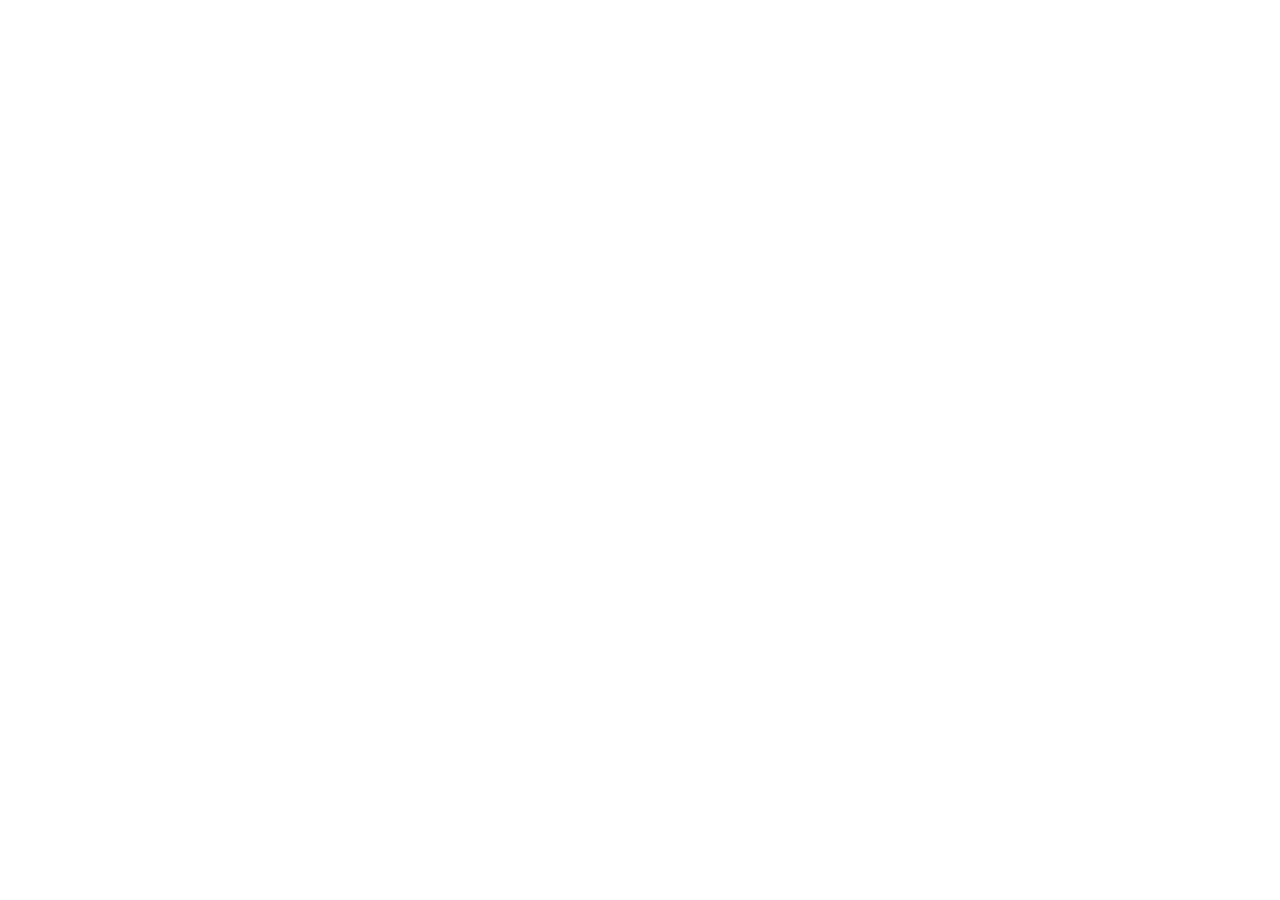
==== commit 67e43893: "icon" ====
--- a/docs/index.html
+++ b/docs/index.html
@@ -14,8 +14,6 @@
     <meta property="og:title" content="Volleylitics — Match Heatmap Dashboard" />
     <meta property="og:description" content="Premium volleyball analytics dashboard with interactive landing heatmaps." />
     <meta property="og:type" content="website" />
-	    <script type="module" crossorigin src="./assets/index-_bDhI6VY.js"></script>
-    <link rel="stylesheet" crossorigin href="./assets/index-3WcJNxqy.css">
   </head>
   <body>
     <div id="root"></div>
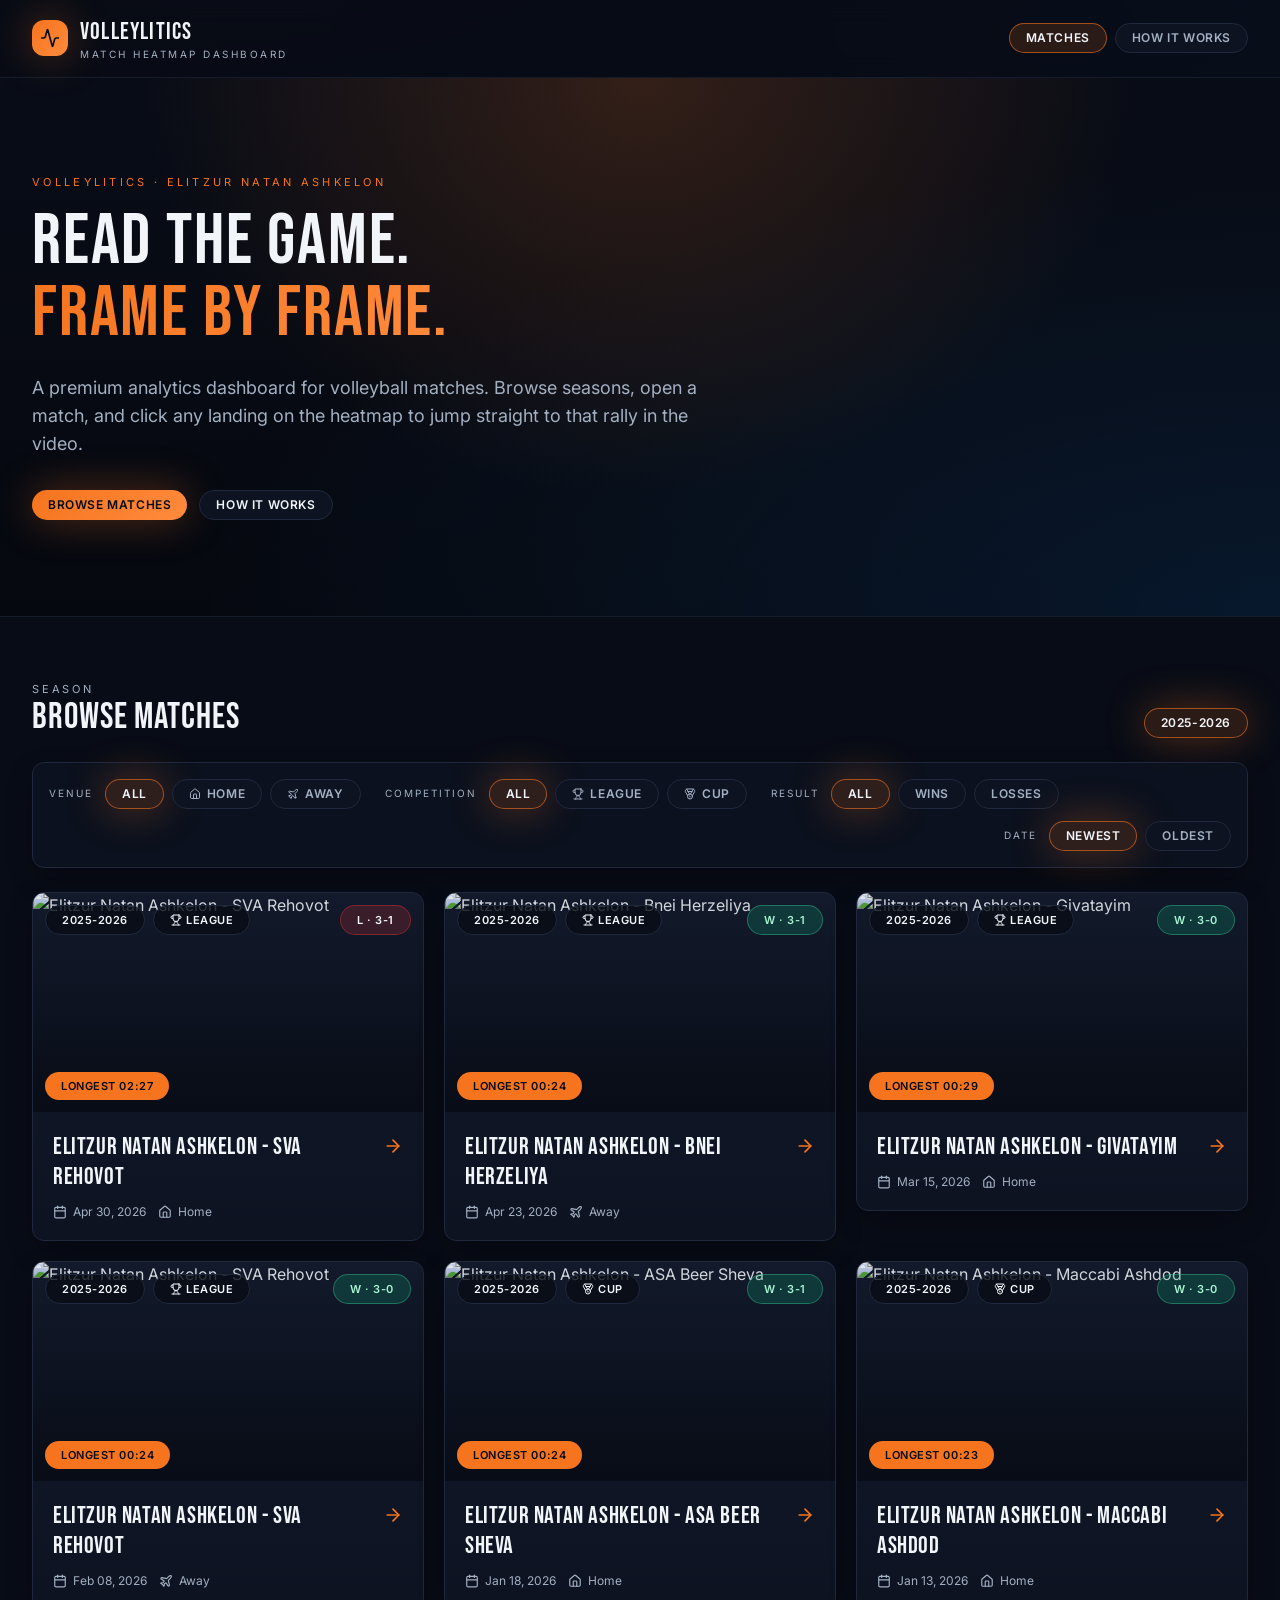
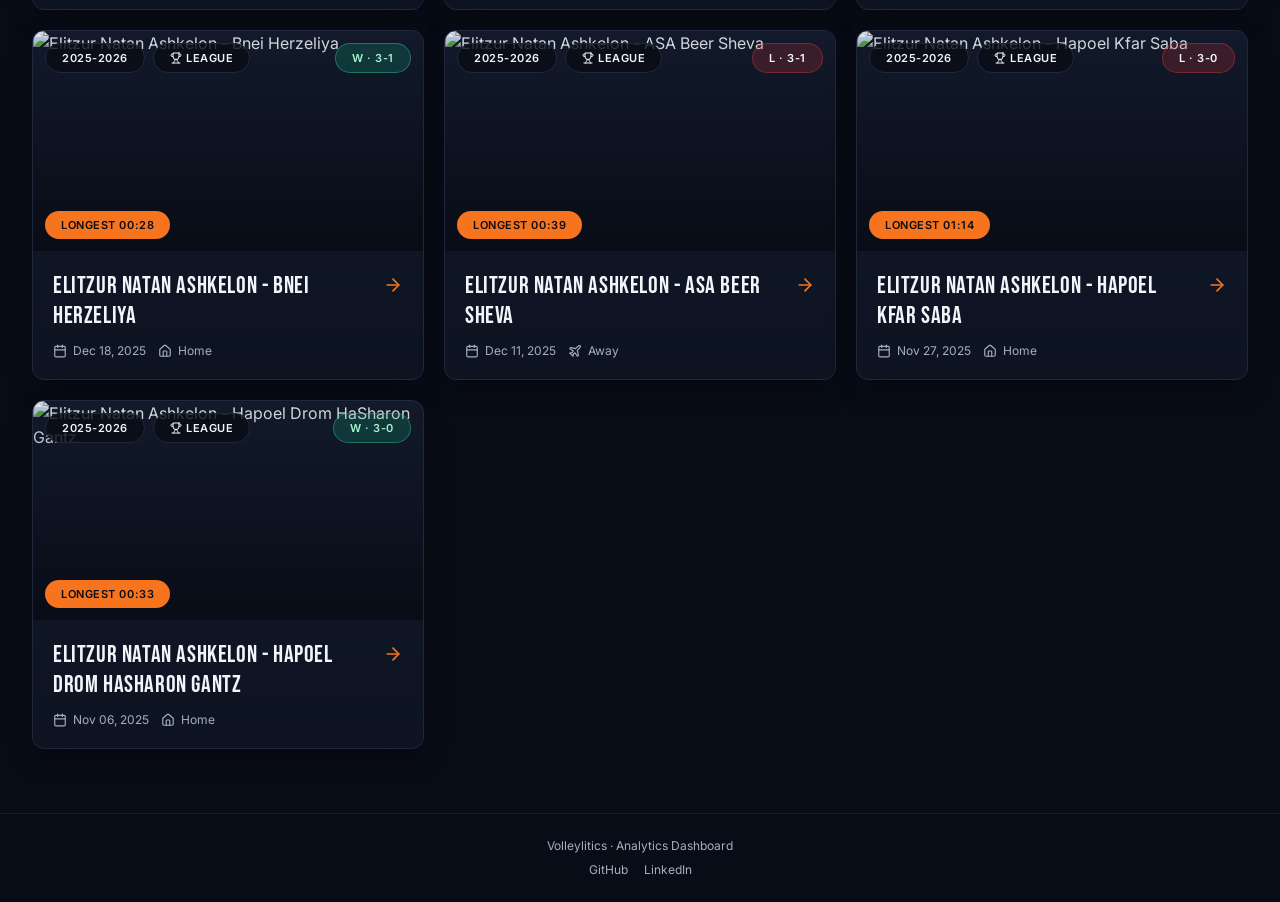
==== commit 4ac68064: "index" ====
--- a/docs/index.html
+++ b/docs/index.html
@@ -14,6 +14,8 @@
     <meta property="og:title" content="Volleylitics — Match Heatmap Dashboard" />
     <meta property="og:description" content="Premium volleyball analytics dashboard with interactive landing heatmaps." />
     <meta property="og:type" content="website" />
+	<script type="module" crossorigin src="./assets/index-DIqdIlzE.js"></script>
+    <link rel="stylesheet" crossorigin href="./assets/index-3WcJNxqy.css">
   </head>
   <body>
     <div id="root"></div>
--- a/docs/assets/index-3WcJNxqy.css
+++ b/docs/assets/index-3WcJNxqy.css
@@ -0,0 +1 @@
+*,:before,:after{--tw-border-spacing-x: 0;--tw-border-spacing-y: 0;--tw-translate-x: 0;--tw-translate-y: 0;--tw-rotate: 0;--tw-skew-x: 0;--tw-skew-y: 0;--tw-scale-x: 1;--tw-scale-y: 1;--tw-pan-x: ;--tw-pan-y: ;--tw-pinch-zoom: ;--tw-scroll-snap-strictness: proximity;--tw-gradient-from-position: ;--tw-gradient-via-position: ;--tw-gradient-to-position: ;--tw-ordinal: ;--tw-slashed-zero: ;--tw-numeric-figure: ;--tw-numeric-spacing: ;--tw-numeric-fraction: ;--tw-ring-inset: ;--tw-ring-offset-width: 0px;--tw-ring-offset-color: #fff;--tw-ring-color: rgb(59 130 246 / .5);--tw-ring-offset-shadow: 0 0 #0000;--tw-ring-shadow: 0 0 #0000;--tw-shadow: 0 0 #0000;--tw-shadow-colored: 0 0 #0000;--tw-blur: ;--tw-brightness: ;--tw-contrast: ;--tw-grayscale: ;--tw-hue-rotate: ;--tw-invert: ;--tw-saturate: ;--tw-sepia: ;--tw-drop-shadow: ;--tw-backdrop-blur: ;--tw-backdrop-brightness: ;--tw-backdrop-contrast: ;--tw-backdrop-grayscale: ;--tw-backdrop-hue-rotate: ;--tw-backdrop-invert: ;--tw-backdrop-opacity: ;--tw-backdrop-saturate: ;--tw-backdrop-sepia: ;--tw-contain-size: ;--tw-contain-layout: ;--tw-contain-paint: ;--tw-contain-style: }::backdrop{--tw-border-spacing-x: 0;--tw-border-spacing-y: 0;--tw-translate-x: 0;--tw-translate-y: 0;--tw-rotate: 0;--tw-skew-x: 0;--tw-skew-y: 0;--tw-scale-x: 1;--tw-scale-y: 1;--tw-pan-x: ;--tw-pan-y: ;--tw-pinch-zoom: ;--tw-scroll-snap-strictness: proximity;--tw-gradient-from-position: ;--tw-gradient-via-position: ;--tw-gradient-to-position: ;--tw-ordinal: ;--tw-slashed-zero: ;--tw-numeric-figure: ;--tw-numeric-spacing: ;--tw-numeric-fraction: ;--tw-ring-inset: ;--tw-ring-offset-width: 0px;--tw-ring-offset-color: #fff;--tw-ring-color: rgb(59 130 246 / .5);--tw-ring-offset-shadow: 0 0 #0000;--tw-ring-shadow: 0 0 #0000;--tw-shadow: 0 0 #0000;--tw-shadow-colored: 0 0 #0000;--tw-blur: ;--tw-brightness: ;--tw-contrast: ;--tw-grayscale: ;--tw-hue-rotate: ;--tw-invert: ;--tw-saturate: ;--tw-sepia: ;--tw-drop-shadow: ;--tw-backdrop-blur: ;--tw-backdrop-brightness: ;--tw-backdrop-contrast: ;--tw-backdrop-grayscale: ;--tw-backdrop-hue-rotate: ;--tw-backdrop-invert: ;--tw-backdrop-opacity: ;--tw-backdrop-saturate: ;--tw-backdrop-sepia: ;--tw-contain-size: ;--tw-contain-layout: ;--tw-contain-paint: ;--tw-contain-style: }*,:before,:after{box-sizing:border-box;border-width:0;border-style:solid;border-color:#e5e7eb}:before,:after{--tw-content: ""}html,:host{line-height:1.5;-webkit-text-size-adjust:100%;-moz-tab-size:4;-o-tab-size:4;tab-size:4;font-family:Inter,ui-sans-serif,system-ui,sans-serif;font-feature-settings:normal;font-variation-settings:normal;-webkit-tap-highlight-color:transparent}body{margin:0;line-height:inherit}hr{height:0;color:inherit;border-top-width:1px}abbr:where([title]){-webkit-text-decoration:underline dotted;text-decoration:underline dotted}h1,h2,h3,h4,h5,h6{font-size:inherit;font-weight:inherit}a{color:inherit;text-decoration:inherit}b,strong{font-weight:bolder}code,kbd,samp,pre{font-family:ui-monospace,SFMono-Regular,Menlo,Monaco,Consolas,Liberation Mono,Courier New,monospace;font-feature-settings:normal;font-variation-settings:normal;font-size:1em}small{font-size:80%}sub,sup{font-size:75%;line-height:0;position:relative;vertical-align:baseline}sub{bottom:-.25em}sup{top:-.5em}table{text-indent:0;border-color:inherit;border-collapse:collapse}button,input,optgroup,select,textarea{font-family:inherit;font-feature-settings:inherit;font-variation-settings:inherit;font-size:100%;font-weight:inherit;line-height:inherit;letter-spacing:inherit;color:inherit;margin:0;padding:0}button,select{text-transform:none}button,input:where([type=button]),input:where([type=reset]),input:where([type=submit]){-webkit-appearance:button;background-color:transparent;background-image:none}:-moz-focusring{outline:auto}:-moz-ui-invalid{box-shadow:none}progress{vertical-align:baseline}::-webkit-inner-spin-button,::-webkit-outer-spin-button{height:auto}[type=search]{-webkit-appearance:textfield;outline-offset:-2px}::-webkit-search-decoration{-webkit-appearance:none}::-webkit-file-upload-button{-webkit-appearance:button;font:inherit}summary{display:list-item}blockquote,dl,dd,h1,h2,h3,h4,h5,h6,hr,figure,p,pre{margin:0}fieldset{margin:0;padding:0}legend{padding:0}ol,ul,menu{list-style:none;margin:0;padding:0}dialog{padding:0}textarea{resize:vertical}input::-moz-placeholder,textarea::-moz-placeholder{opacity:1;color:#9ca3af}input::placeholder,textarea::placeholder{opacity:1;color:#9ca3af}button,[role=button]{cursor:pointer}:disabled{cursor:default}img,svg,video,canvas,audio,iframe,embed,object{display:block;vertical-align:middle}img,video{max-width:100%;height:auto}[hidden]:where(:not([hidden=until-found])){display:none}:root{--background: 222 47% 6%;--foreground: 210 40% 96%;--surface: 222 44% 9%;--surface-elevated: 222 40% 12%;--surface-hover: 222 38% 15%;--card: 222 44% 9%;--card-foreground: 210 40% 96%;--popover: 222 44% 10%;--popover-foreground: 210 40% 96%;--primary: 24 92% 54%;--primary-foreground: 222 47% 6%;--primary-glow: 24 100% 62%;--secondary: 210 100% 55%;--secondary-foreground: 222 47% 6%;--accent: 210 100% 55%;--accent-foreground: 222 47% 6%;--muted: 222 30% 18%;--muted-foreground: 215 20% 70%;--destructive: 0 75% 55%;--destructive-foreground: 210 40% 98%;--border: 222 32% 18%;--input: 222 32% 18%;--ring: 24 92% 54%;--radius: .75rem;--set-1: 0 100% 65%;--set-2: 100 64% 44%;--set-3: 214 100% 54%;--set-4: 38 95% 53%;--set-5: 271 75% 71%;--court-outer: 120 25% 41%;--court-surface: 28 70% 55%;--court-line: 0 0% 100%;--gradient-hero: radial-gradient(ellipse at top, hsl(24 92% 54% / .18), transparent 55%), radial-gradient(ellipse at bottom right, hsl(210 100% 55% / .12), transparent 60%), linear-gradient(180deg, hsl(222 47% 6%) 0%, hsl(222 50% 4%) 100%);--gradient-stat: linear-gradient(135deg, hsl(24 92% 54% / .18), hsl(210 100% 55% / .1));--gradient-orange: linear-gradient(135deg, hsl(24 92% 54%), hsl(24 100% 62%));--gradient-blue: linear-gradient(135deg, hsl(210 100% 55%), hsl(200 100% 65%));--shadow-elevated: 0 30px 80px -20px hsl(222 60% 2% / .7);--shadow-card: 0 10px 30px -10px hsl(222 60% 2% / .6);--shadow-glow: 0 0 40px hsl(24 92% 54% / .35);--transition-base: .2s cubic-bezier(.4, 0, .2, 1);--transition-slow: .4s cubic-bezier(.4, 0, .2, 1);--sidebar-background: 222 44% 9%;--sidebar-foreground: 210 40% 96%;--sidebar-primary: 24 92% 54%;--sidebar-primary-foreground: 222 47% 6%;--sidebar-accent: 222 38% 15%;--sidebar-accent-foreground: 210 40% 96%;--sidebar-border: 222 32% 18%;--sidebar-ring: 24 92% 54%}*{border-color:hsl(var(--border))}html,body,#root{min-height:100vh}body{background-color:hsl(var(--background));color:hsl(var(--foreground));-webkit-font-smoothing:antialiased;-moz-osx-font-smoothing:grayscale;font-family:Inter,ui-sans-serif,system-ui,sans-serif;background:radial-gradient(1200px 600px at 10% -10%,hsl(24 92% 54% / .08),transparent 60%),radial-gradient(900px 500px at 100% 0%,hsl(210 100% 55% / .07),transparent 60%),hsl(var(--background))}h1,h2,h3,.display{font-family:Bebas Neue,Inter,sans-serif;letter-spacing:.02em}.num{font-family:Bebas Neue,Inter,sans-serif;font-feature-settings:"tnum"}::-moz-selection{background:hsl(var(--primary) / .35);color:hsl(var(--foreground))}::selection{background:hsl(var(--primary) / .35);color:hsl(var(--foreground))}.container{width:100%;margin-right:auto;margin-left:auto;padding-right:2rem;padding-left:2rem}@media (min-width: 1400px){.container{max-width:1400px}}.panel{border-radius:.75rem;border-width:1px;border-color:hsl(var(--border));background-color:hsl(var(--surface) / .8);--tw-backdrop-blur: blur(4px);-webkit-backdrop-filter:var(--tw-backdrop-blur) var(--tw-backdrop-brightness) var(--tw-backdrop-contrast) var(--tw-backdrop-grayscale) var(--tw-backdrop-hue-rotate) var(--tw-backdrop-invert) var(--tw-backdrop-opacity) var(--tw-backdrop-saturate) var(--tw-backdrop-sepia);backdrop-filter:var(--tw-backdrop-blur) var(--tw-backdrop-brightness) var(--tw-backdrop-contrast) var(--tw-backdrop-grayscale) var(--tw-backdrop-hue-rotate) var(--tw-backdrop-invert) var(--tw-backdrop-opacity) var(--tw-backdrop-saturate) var(--tw-backdrop-sepia);box-shadow:var(--shadow-card)}.panel-elevated{border-radius:.75rem;border-width:1px;border-color:hsl(var(--border));background-color:hsl(var(--surface) / .8);--tw-backdrop-blur: blur(4px);-webkit-backdrop-filter:var(--tw-backdrop-blur) var(--tw-backdrop-brightness) var(--tw-backdrop-contrast) var(--tw-backdrop-grayscale) var(--tw-backdrop-hue-rotate) var(--tw-backdrop-invert) var(--tw-backdrop-opacity) var(--tw-backdrop-saturate) var(--tw-backdrop-sepia);backdrop-filter:var(--tw-backdrop-blur) var(--tw-backdrop-brightness) var(--tw-backdrop-contrast) var(--tw-backdrop-grayscale) var(--tw-backdrop-hue-rotate) var(--tw-backdrop-invert) var(--tw-backdrop-opacity) var(--tw-backdrop-saturate) var(--tw-backdrop-sepia);box-shadow:var(--shadow-card);background:linear-gradient(180deg,hsl(var(--surface-elevated)),hsl(var(--surface)))}.pill{display:inline-flex;align-items:center;justify-content:center;border-radius:9999px;padding:.375rem 1rem;font-size:.75rem;line-height:1rem;font-weight:600;text-transform:uppercase;letter-spacing:.05em;transition-property:color,background-color,border-color,text-decoration-color,fill,stroke;transition-timing-function:cubic-bezier(.4,0,.2,1);transition-duration:.15s}.stat-card{border-radius:.75rem;border-width:1px;border-color:hsl(var(--border));background-color:hsl(var(--surface) / .8);--tw-backdrop-blur: blur(4px);-webkit-backdrop-filter:var(--tw-backdrop-blur) var(--tw-backdrop-brightness) var(--tw-backdrop-contrast) var(--tw-backdrop-grayscale) var(--tw-backdrop-hue-rotate) var(--tw-backdrop-invert) var(--tw-backdrop-opacity) var(--tw-backdrop-saturate) var(--tw-backdrop-sepia);backdrop-filter:var(--tw-backdrop-blur) var(--tw-backdrop-brightness) var(--tw-backdrop-contrast) var(--tw-backdrop-grayscale) var(--tw-backdrop-hue-rotate) var(--tw-backdrop-invert) var(--tw-backdrop-opacity) var(--tw-backdrop-saturate) var(--tw-backdrop-sepia);box-shadow:var(--shadow-card);background:linear-gradient(180deg,hsl(var(--surface-elevated)),hsl(var(--surface)));position:relative;overflow:hidden;padding:1.5rem}.stat-card:before{content:"";position:absolute;top:0;right:0;bottom:0;left:0;background:var(--gradient-stat);opacity:.6;pointer-events:none}.sr-only{position:absolute;width:1px;height:1px;padding:0;margin:-1px;overflow:hidden;clip:rect(0,0,0,0);white-space:nowrap;border-width:0}.pointer-events-none{pointer-events:none}.pointer-events-auto{pointer-events:auto}.visible{visibility:visible}.invisible{visibility:hidden}.static{position:static}.fixed{position:fixed}.absolute{position:absolute}.relative{position:relative}.sticky{position:sticky}.inset-0{top:0;right:0;bottom:0;left:0}.inset-x-0{left:0;right:0}.inset-y-0{top:0;bottom:0}.-bottom-12{bottom:-3rem}.-bottom-6{bottom:-1.5rem}.-left-12{left:-3rem}.-right-12{right:-3rem}.-right-6{right:-1.5rem}.-top-12{top:-3rem}.bottom-0{bottom:0}.bottom-3{bottom:.75rem}.left-0{left:0}.left-1{left:.25rem}.left-1\/2{left:50%}.left-2{left:.5rem}.left-3{left:.75rem}.left-\[50\%\]{left:50%}.right-0{right:0}.right-1{right:.25rem}.right-2{right:.5rem}.right-3{right:.75rem}.right-4{right:1rem}.top-0{top:0}.top-1\.5{top:.375rem}.top-1\/2{top:50%}.top-2{top:.5rem}.top-3{top:.75rem}.top-3\.5{top:.875rem}.top-4{top:1rem}.top-\[1px\]{top:1px}.top-\[50\%\]{top:50%}.top-\[60\%\]{top:60%}.top-full{top:100%}.z-10{z-index:10}.z-20{z-index:20}.z-40{z-index:40}.z-50{z-index:50}.z-\[100\]{z-index:100}.z-\[1\]{z-index:1}.-mx-1{margin-left:-.25rem;margin-right:-.25rem}.mx-2{margin-left:.5rem;margin-right:.5rem}.mx-3\.5{margin-left:.875rem;margin-right:.875rem}.mx-auto{margin-left:auto;margin-right:auto}.my-0\.5{margin-top:.125rem;margin-bottom:.125rem}.my-1{margin-top:.25rem;margin-bottom:.25rem}.-ml-4{margin-left:-1rem}.-mt-4{margin-top:-1rem}.mb-1{margin-bottom:.25rem}.mb-3{margin-bottom:.75rem}.mb-4{margin-bottom:1rem}.mb-8{margin-bottom:2rem}.ml-0\.5{margin-left:.125rem}.ml-1{margin-left:.25rem}.ml-auto{margin-left:auto}.mr-1{margin-right:.25rem}.mr-2{margin-right:.5rem}.mt-1{margin-top:.25rem}.mt-1\.5{margin-top:.375rem}.mt-2{margin-top:.5rem}.mt-24{margin-top:6rem}.mt-3{margin-top:.75rem}.mt-4{margin-top:1rem}.mt-5{margin-top:1.25rem}.mt-6{margin-top:1.5rem}.mt-8{margin-top:2rem}.mt-auto{margin-top:auto}.block{display:block}.inline-block{display:inline-block}.flex{display:flex}.inline-flex{display:inline-flex}.table{display:table}.grid{display:grid}.hidden{display:none}.aspect-\[16\/9\]{aspect-ratio:16/9}.aspect-square{aspect-ratio:1 / 1}.aspect-video{aspect-ratio:16 / 9}.size-4{width:1rem;height:1rem}.h-1\.5{height:.375rem}.h-10{height:2.5rem}.h-11{height:2.75rem}.h-12{height:3rem}.h-2{height:.5rem}.h-2\.5{height:.625rem}.h-24{height:6rem}.h-3{height:.75rem}.h-3\.5{height:.875rem}.h-4{height:1rem}.h-40{height:10rem}.h-5{height:1.25rem}.h-6{height:1.5rem}.h-7{height:1.75rem}.h-8{height:2rem}.h-9{height:2.25rem}.h-\[1px\]{height:1px}.h-\[var\(--radix-navigation-menu-viewport-height\)\]{height:var(--radix-navigation-menu-viewport-height)}.h-\[var\(--radix-select-trigger-height\)\]{height:var(--radix-select-trigger-height)}.h-auto{height:auto}.h-full{height:100%}.h-px{height:1px}.h-svh{height:100svh}.max-h-96{max-height:24rem}.max-h-\[300px\]{max-height:300px}.max-h-\[640px\]{max-height:640px}.max-h-\[80vh\]{max-height:80vh}.max-h-\[90vh\]{max-height:90vh}.max-h-screen{max-height:100vh}.min-h-0{min-height:0px}.min-h-\[80px\]{min-height:80px}.min-h-screen{min-height:100vh}.min-h-svh{min-height:100svh}.w-0{width:0px}.w-1{width:.25rem}.w-1\.5{width:.375rem}.w-10{width:2.5rem}.w-11{width:2.75rem}.w-12{width:3rem}.w-2{width:.5rem}.w-2\.5{width:.625rem}.w-20{width:5rem}.w-24{width:6rem}.w-3{width:.75rem}.w-3\.5{width:.875rem}.w-3\/4{width:75%}.w-4{width:1rem}.w-5{width:1.25rem}.w-6{width:1.5rem}.w-64{width:16rem}.w-7{width:1.75rem}.w-72{width:18rem}.w-8{width:2rem}.w-9{width:2.25rem}.w-\[--sidebar-width\]{width:var(--sidebar-width)}.w-\[100px\]{width:100px}.w-\[1px\]{width:1px}.w-auto{width:auto}.w-full{width:100%}.w-max{width:-moz-max-content;width:max-content}.w-px{width:1px}.min-w-0{min-width:0px}.min-w-5{min-width:1.25rem}.min-w-\[12rem\]{min-width:12rem}.min-w-\[64px\]{min-width:64px}.min-w-\[8rem\]{min-width:8rem}.min-w-\[var\(--radix-select-trigger-width\)\]{min-width:var(--radix-select-trigger-width)}.max-w-2xl{max-width:42rem}.max-w-3xl{max-width:48rem}.max-w-6xl{max-width:72rem}.max-w-\[--skeleton-width\]{max-width:var(--skeleton-width)}.max-w-full{max-width:100%}.max-w-lg{max-width:32rem}.max-w-max{max-width:-moz-max-content;max-width:max-content}.flex-1{flex:1 1 0%}.shrink-0{flex-shrink:0}.grow{flex-grow:1}.grow-0{flex-grow:0}.basis-full{flex-basis:100%}.caption-bottom{caption-side:bottom}.border-collapse{border-collapse:collapse}.-translate-x-1\/2{--tw-translate-x: -50%;transform:translate(var(--tw-translate-x),var(--tw-translate-y)) rotate(var(--tw-rotate)) skew(var(--tw-skew-x)) skewY(var(--tw-skew-y)) scaleX(var(--tw-scale-x)) scaleY(var(--tw-scale-y))}.-translate-x-px{--tw-translate-x: -1px;transform:translate(var(--tw-translate-x),var(--tw-translate-y)) rotate(var(--tw-rotate)) skew(var(--tw-skew-x)) skewY(var(--tw-skew-y)) scaleX(var(--tw-scale-x)) scaleY(var(--tw-scale-y))}.-translate-y-1\/2{--tw-translate-y: -50%;transform:translate(var(--tw-translate-x),var(--tw-translate-y)) rotate(var(--tw-rotate)) skew(var(--tw-skew-x)) skewY(var(--tw-skew-y)) scaleX(var(--tw-scale-x)) scaleY(var(--tw-scale-y))}.translate-x-\[-50\%\]{--tw-translate-x: -50%;transform:translate(var(--tw-translate-x),var(--tw-translate-y)) rotate(var(--tw-rotate)) skew(var(--tw-skew-x)) skewY(var(--tw-skew-y)) scaleX(var(--tw-scale-x)) scaleY(var(--tw-scale-y))}.translate-x-px{--tw-translate-x: 1px;transform:translate(var(--tw-translate-x),var(--tw-translate-y)) rotate(var(--tw-rotate)) skew(var(--tw-skew-x)) skewY(var(--tw-skew-y)) scaleX(var(--tw-scale-x)) scaleY(var(--tw-scale-y))}.translate-y-1{--tw-translate-y: .25rem;transform:translate(var(--tw-translate-x),var(--tw-translate-y)) rotate(var(--tw-rotate)) skew(var(--tw-skew-x)) skewY(var(--tw-skew-y)) scaleX(var(--tw-scale-x)) scaleY(var(--tw-scale-y))}.translate-y-\[-50\%\]{--tw-translate-y: -50%;transform:translate(var(--tw-translate-x),var(--tw-translate-y)) rotate(var(--tw-rotate)) skew(var(--tw-skew-x)) skewY(var(--tw-skew-y)) scaleX(var(--tw-scale-x)) scaleY(var(--tw-scale-y))}.rotate-180{--tw-rotate: 180deg;transform:translate(var(--tw-translate-x),var(--tw-translate-y)) rotate(var(--tw-rotate)) skew(var(--tw-skew-x)) skewY(var(--tw-skew-y)) scaleX(var(--tw-scale-x)) scaleY(var(--tw-scale-y))}.rotate-45{--tw-rotate: 45deg;transform:translate(var(--tw-translate-x),var(--tw-translate-y)) rotate(var(--tw-rotate)) skew(var(--tw-skew-x)) skewY(var(--tw-skew-y)) scaleX(var(--tw-scale-x)) scaleY(var(--tw-scale-y))}.rotate-90{--tw-rotate: 90deg;transform:translate(var(--tw-translate-x),var(--tw-translate-y)) rotate(var(--tw-rotate)) skew(var(--tw-skew-x)) skewY(var(--tw-skew-y)) scaleX(var(--tw-scale-x)) scaleY(var(--tw-scale-y))}.transform{transform:translate(var(--tw-translate-x),var(--tw-translate-y)) rotate(var(--tw-rotate)) skew(var(--tw-skew-x)) skewY(var(--tw-skew-y)) scaleX(var(--tw-scale-x)) scaleY(var(--tw-scale-y))}@keyframes pulse{50%{opacity:.5}}.animate-pulse{animation:pulse 2s cubic-bezier(.4,0,.6,1) infinite}.cursor-default{cursor:default}.cursor-pointer{cursor:pointer}.touch-none{touch-action:none}.select-none{-webkit-user-select:none;-moz-user-select:none;user-select:none}.list-none{list-style-type:none}.grid-cols-1{grid-template-columns:repeat(1,minmax(0,1fr))}.grid-cols-2{grid-template-columns:repeat(2,minmax(0,1fr))}.flex-row{flex-direction:row}.flex-col{flex-direction:column}.flex-col-reverse{flex-direction:column-reverse}.flex-wrap{flex-wrap:wrap}.place-items-center{place-items:center}.items-start{align-items:flex-start}.items-end{align-items:flex-end}.items-center{align-items:center}.items-baseline{align-items:baseline}.items-stretch{align-items:stretch}.justify-end{justify-content:flex-end}.justify-center{justify-content:center}.justify-between{justify-content:space-between}.gap-1{gap:.25rem}.gap-1\.5{gap:.375rem}.gap-2{gap:.5rem}.gap-3{gap:.75rem}.gap-4{gap:1rem}.gap-5{gap:1.25rem}.gap-6{gap:1.5rem}.gap-x-6{-moz-column-gap:1.5rem;column-gap:1.5rem}.gap-y-3{row-gap:.75rem}.space-x-1>:not([hidden])~:not([hidden]){--tw-space-x-reverse: 0;margin-right:calc(.25rem * var(--tw-space-x-reverse));margin-left:calc(.25rem * calc(1 - var(--tw-space-x-reverse)))}.space-x-4>:not([hidden])~:not([hidden]){--tw-space-x-reverse: 0;margin-right:calc(1rem * var(--tw-space-x-reverse));margin-left:calc(1rem * calc(1 - var(--tw-space-x-reverse)))}.space-y-1>:not([hidden])~:not([hidden]){--tw-space-y-reverse: 0;margin-top:calc(.25rem * calc(1 - var(--tw-space-y-reverse)));margin-bottom:calc(.25rem * var(--tw-space-y-reverse))}.space-y-1\.5>:not([hidden])~:not([hidden]){--tw-space-y-reverse: 0;margin-top:calc(.375rem * calc(1 - var(--tw-space-y-reverse)));margin-bottom:calc(.375rem * var(--tw-space-y-reverse))}.space-y-10>:not([hidden])~:not([hidden]){--tw-space-y-reverse: 0;margin-top:calc(2.5rem * calc(1 - var(--tw-space-y-reverse)));margin-bottom:calc(2.5rem * var(--tw-space-y-reverse))}.space-y-16>:not([hidden])~:not([hidden]){--tw-space-y-reverse: 0;margin-top:calc(4rem * calc(1 - var(--tw-space-y-reverse)));margin-bottom:calc(4rem * var(--tw-space-y-reverse))}.space-y-2>:not([hidden])~:not([hidden]){--tw-space-y-reverse: 0;margin-top:calc(.5rem * calc(1 - var(--tw-space-y-reverse)));margin-bottom:calc(.5rem * var(--tw-space-y-reverse))}.space-y-3>:not([hidden])~:not([hidden]){--tw-space-y-reverse: 0;margin-top:calc(.75rem * calc(1 - var(--tw-space-y-reverse)));margin-bottom:calc(.75rem * var(--tw-space-y-reverse))}.space-y-4>:not([hidden])~:not([hidden]){--tw-space-y-reverse: 0;margin-top:calc(1rem * calc(1 - var(--tw-space-y-reverse)));margin-bottom:calc(1rem * var(--tw-space-y-reverse))}.space-y-5>:not([hidden])~:not([hidden]){--tw-space-y-reverse: 0;margin-top:calc(1.25rem * calc(1 - var(--tw-space-y-reverse)));margin-bottom:calc(1.25rem * var(--tw-space-y-reverse))}.space-y-6>:not([hidden])~:not([hidden]){--tw-space-y-reverse: 0;margin-top:calc(1.5rem * calc(1 - var(--tw-space-y-reverse)));margin-bottom:calc(1.5rem * var(--tw-space-y-reverse))}.divide-y>:not([hidden])~:not([hidden]){--tw-divide-y-reverse: 0;border-top-width:calc(1px * calc(1 - var(--tw-divide-y-reverse)));border-bottom-width:calc(1px * var(--tw-divide-y-reverse))}.divide-border>:not([hidden])~:not([hidden]){border-color:hsl(var(--border))}.overflow-auto{overflow:auto}.overflow-hidden{overflow:hidden}.overflow-y-auto{overflow-y:auto}.overflow-x-hidden{overflow-x:hidden}.truncate{overflow:hidden;text-overflow:ellipsis;white-space:nowrap}.whitespace-nowrap{white-space:nowrap}.break-words{overflow-wrap:break-word}.rounded{border-radius:.25rem}.rounded-\[2px\]{border-radius:2px}.rounded-\[inherit\]{border-radius:inherit}.rounded-full{border-radius:9999px}.rounded-lg{border-radius:var(--radius)}.rounded-md{border-radius:calc(var(--radius) - 2px)}.rounded-sm{border-radius:calc(var(--radius) - 4px)}.rounded-xl{border-radius:.75rem}.rounded-t-\[10px\]{border-top-left-radius:10px;border-top-right-radius:10px}.rounded-tl-sm{border-top-left-radius:calc(var(--radius) - 4px)}.border{border-width:1px}.border-2{border-width:2px}.border-\[1\.5px\]{border-width:1.5px}.border-y{border-top-width:1px;border-bottom-width:1px}.border-b{border-bottom-width:1px}.border-l{border-left-width:1px}.border-l-4{border-left-width:4px}.border-r{border-right-width:1px}.border-t{border-top-width:1px}.border-dashed{border-style:dashed}.border-\[--color-border\]{border-color:var(--color-border)}.border-border{border-color:hsl(var(--border))}.border-border\/50{border-color:hsl(var(--border) / .5)}.border-border\/60{border-color:hsl(var(--border) / .6)}.border-destructive{border-color:hsl(var(--destructive))}.border-destructive\/40{border-color:hsl(var(--destructive) / .4)}.border-destructive\/50{border-color:hsl(var(--destructive) / .5)}.border-emerald-400\/40{border-color:#34d39966}.border-input{border-color:hsl(var(--input))}.border-primary{border-color:hsl(var(--primary))}.border-primary\/60{border-color:hsl(var(--primary) / .6)}.border-sidebar-border{border-color:hsl(var(--sidebar-border))}.border-transparent{border-color:transparent}.border-l-muted{border-left-color:hsl(var(--muted))}.border-l-set-1{border-left-color:hsl(var(--set-1))}.border-l-set-2{border-left-color:hsl(var(--set-2))}.border-l-set-3{border-left-color:hsl(var(--set-3))}.border-l-set-4{border-left-color:hsl(var(--set-4))}.border-l-set-5{border-left-color:hsl(var(--set-5))}.border-l-transparent{border-left-color:transparent}.border-t-transparent{border-top-color:transparent}.bg-\[--color-bg\]{background-color:var(--color-bg)}.bg-accent{background-color:hsl(var(--accent))}.bg-background{background-color:hsl(var(--background))}.bg-background\/40{background-color:hsl(var(--background) / .4)}.bg-background\/70{background-color:hsl(var(--background) / .7)}.bg-background\/80{background-color:hsl(var(--background) / .8)}.bg-background\/90{background-color:hsl(var(--background) / .9)}.bg-black{--tw-bg-opacity: 1;background-color:rgb(0 0 0 / var(--tw-bg-opacity, 1))}.bg-black\/80{background-color:#000c}.bg-border{background-color:hsl(var(--border))}.bg-card{background-color:hsl(var(--card))}.bg-destructive{background-color:hsl(var(--destructive))}.bg-destructive\/20{background-color:hsl(var(--destructive) / .2)}.bg-emerald-500\/20{background-color:#10b98133}.bg-foreground{background-color:hsl(var(--foreground))}.bg-foreground\/10{background-color:hsl(var(--foreground) / .1)}.bg-foreground\/\[0\.02\]{background-color:hsl(var(--foreground) / .02)}.bg-foreground\/\[0\.04\]{background-color:hsl(var(--foreground) / .04)}.bg-muted{background-color:hsl(var(--muted))}.bg-muted-foreground{background-color:hsl(var(--muted-foreground))}.bg-muted\/50{background-color:hsl(var(--muted) / .5)}.bg-popover{background-color:hsl(var(--popover))}.bg-primary{background-color:hsl(var(--primary))}.bg-primary\/15{background-color:hsl(var(--primary) / .15)}.bg-primary\/5{background-color:hsl(var(--primary) / .05)}.bg-primary\/90{background-color:hsl(var(--primary) / .9)}.bg-secondary{background-color:hsl(var(--secondary))}.bg-set-1{background-color:hsl(var(--set-1))}.bg-set-2{background-color:hsl(var(--set-2))}.bg-set-3{background-color:hsl(var(--set-3))}.bg-set-4{background-color:hsl(var(--set-4))}.bg-set-5{background-color:hsl(var(--set-5))}.bg-sidebar{background-color:hsl(var(--sidebar-background))}.bg-sidebar-border{background-color:hsl(var(--sidebar-border))}.bg-surface{background-color:hsl(var(--surface))}.bg-surface-elevated\/60{background-color:hsl(var(--surface-elevated) / .6)}.bg-surface-elevated\/80{background-color:hsl(var(--surface-elevated) / .8)}.bg-surface-hover{background-color:hsl(var(--surface-hover))}.bg-transparent{background-color:transparent}.bg-gradient-hero{background-image:var(--gradient-hero)}.bg-gradient-orange{background-image:var(--gradient-orange)}.bg-gradient-to-t{background-image:linear-gradient(to top,var(--tw-gradient-stops))}.from-background{--tw-gradient-from: hsl(var(--background)) var(--tw-gradient-from-position);--tw-gradient-to: hsl(var(--background) / 0) var(--tw-gradient-to-position);--tw-gradient-stops: var(--tw-gradient-from), var(--tw-gradient-to)}.via-background\/40{--tw-gradient-to: hsl(var(--background) / 0) var(--tw-gradient-to-position);--tw-gradient-stops: var(--tw-gradient-from), hsl(var(--background) / .4) var(--tw-gradient-via-position), var(--tw-gradient-to)}.to-transparent{--tw-gradient-to: transparent var(--tw-gradient-to-position)}.bg-clip-text{-webkit-background-clip:text;background-clip:text}.fill-current{fill:currentColor}.object-contain{-o-object-fit:contain;object-fit:contain}.object-cover{-o-object-fit:cover;object-fit:cover}.p-0{padding:0}.p-1{padding:.25rem}.p-2{padding:.5rem}.p-3{padding:.75rem}.p-4{padding:1rem}.p-5{padding:1.25rem}.p-6{padding:1.5rem}.p-8{padding:2rem}.p-\[1px\]{padding:1px}.px-1{padding-left:.25rem;padding-right:.25rem}.px-2{padding-left:.5rem;padding-right:.5rem}.px-2\.5{padding-left:.625rem;padding-right:.625rem}.px-3{padding-left:.75rem;padding-right:.75rem}.px-4{padding-left:1rem;padding-right:1rem}.px-5{padding-left:1.25rem;padding-right:1.25rem}.px-6{padding-left:1.5rem;padding-right:1.5rem}.px-8{padding-left:2rem;padding-right:2rem}.py-0\.5{padding-top:.125rem;padding-bottom:.125rem}.py-1{padding-top:.25rem;padding-bottom:.25rem}.py-1\.5{padding-top:.375rem;padding-bottom:.375rem}.py-12{padding-top:3rem;padding-bottom:3rem}.py-14{padding-top:3.5rem;padding-bottom:3.5rem}.py-16{padding-top:4rem;padding-bottom:4rem}.py-2{padding-top:.5rem;padding-bottom:.5rem}.py-3{padding-top:.75rem;padding-bottom:.75rem}.py-4{padding-top:1rem;padding-bottom:1rem}.py-5{padding-top:1.25rem;padding-bottom:1.25rem}.py-6{padding-top:1.5rem;padding-bottom:1.5rem}.py-8{padding-top:2rem;padding-bottom:2rem}.pb-3{padding-bottom:.75rem}.pb-4{padding-bottom:1rem}.pb-5{padding-bottom:1.25rem}.pb-6{padding-bottom:1.5rem}.pl-2\.5{padding-left:.625rem}.pl-4{padding-left:1rem}.pl-8{padding-left:2rem}.pl-\[6\.25rem\]{padding-left:6.25rem}.pr-2{padding-right:.5rem}.pr-2\.5{padding-right:.625rem}.pr-8{padding-right:2rem}.pt-0{padding-top:0}.pt-1{padding-top:.25rem}.pt-3{padding-top:.75rem}.pt-4{padding-top:1rem}.pt-5{padding-top:1.25rem}.text-left{text-align:left}.text-center{text-align:center}.text-right{text-align:right}.align-middle{vertical-align:middle}.font-display{font-family:Bebas Neue,Inter,sans-serif}.font-mono{font-family:ui-monospace,SFMono-Regular,Menlo,Monaco,Consolas,Liberation Mono,Courier New,monospace}.text-2xl{font-size:1.5rem;line-height:2rem}.text-3xl{font-size:1.875rem;line-height:2.25rem}.text-4xl{font-size:2.25rem;line-height:2.5rem}.text-5xl{font-size:3rem;line-height:1}.text-6xl{font-size:3.75rem;line-height:1}.text-\[0\.8rem\]{font-size:.8rem}.text-\[10px\]{font-size:10px}.text-\[11px\]{font-size:11px}.text-base{font-size:1rem;line-height:1.5rem}.text-lg{font-size:1.125rem;line-height:1.75rem}.text-sm{font-size:.875rem;line-height:1.25rem}.text-xl{font-size:1.25rem;line-height:1.75rem}.text-xs{font-size:.75rem;line-height:1rem}.font-bold{font-weight:700}.font-medium{font-weight:500}.font-normal{font-weight:400}.font-semibold{font-weight:600}.uppercase{text-transform:uppercase}.tabular-nums{--tw-numeric-spacing: tabular-nums;font-variant-numeric:var(--tw-ordinal) var(--tw-slashed-zero) var(--tw-numeric-figure) var(--tw-numeric-spacing) var(--tw-numeric-fraction)}.leading-\[0\.95\]{line-height:.95}.leading-none{line-height:1}.leading-relaxed{line-height:1.625}.leading-tight{line-height:1.25}.tracking-\[0\.25em\]{letter-spacing:.25em}.tracking-\[0\.2em\]{letter-spacing:.2em}.tracking-\[0\.3em\]{letter-spacing:.3em}.tracking-tight{letter-spacing:-.025em}.tracking-wide{letter-spacing:.025em}.tracking-wider{letter-spacing:.05em}.tracking-widest{letter-spacing:.1em}.text-accent-foreground{color:hsl(var(--accent-foreground))}.text-card-foreground{color:hsl(var(--card-foreground))}.text-current{color:currentColor}.text-destructive{color:hsl(var(--destructive))}.text-destructive-foreground{color:hsl(var(--destructive-foreground))}.text-emerald-200{--tw-text-opacity: 1;color:rgb(167 243 208 / var(--tw-text-opacity, 1))}.text-foreground{color:hsl(var(--foreground))}.text-foreground\/50{color:hsl(var(--foreground) / .5)}.text-foreground\/85{color:hsl(var(--foreground) / .85)}.text-foreground\/90{color:hsl(var(--foreground) / .9)}.text-muted-foreground{color:hsl(var(--muted-foreground))}.text-popover-foreground{color:hsl(var(--popover-foreground))}.text-primary{color:hsl(var(--primary))}.text-primary-foreground{color:hsl(var(--primary-foreground))}.text-primary\/90{color:hsl(var(--primary) / .9)}.text-secondary-foreground{color:hsl(var(--secondary-foreground))}.text-sidebar-foreground{color:hsl(var(--sidebar-foreground))}.text-sidebar-foreground\/70{color:hsl(var(--sidebar-foreground) / .7)}.text-transparent{color:transparent}.underline{text-decoration-line:underline}.underline-offset-4{text-underline-offset:4px}.accent-primary{accent-color:hsl(var(--primary))}.opacity-0{opacity:0}.opacity-50{opacity:.5}.opacity-60{opacity:.6}.opacity-70{opacity:.7}.opacity-90{opacity:.9}.shadow-2xl{--tw-shadow: 0 25px 50px -12px rgb(0 0 0 / .25);--tw-shadow-colored: 0 25px 50px -12px var(--tw-shadow-color);box-shadow:var(--tw-ring-offset-shadow, 0 0 #0000),var(--tw-ring-shadow, 0 0 #0000),var(--tw-shadow)}.shadow-\[0_0_0_1px_hsl\(var\(--sidebar-border\)\)\]{--tw-shadow: 0 0 0 1px hsl(var(--sidebar-border));--tw-shadow-colored: 0 0 0 1px var(--tw-shadow-color);box-shadow:var(--tw-ring-offset-shadow, 0 0 #0000),var(--tw-ring-shadow, 0 0 #0000),var(--tw-shadow)}.shadow-elevated{--tw-shadow: var(--shadow-elevated);--tw-shadow-colored: var(--shadow-elevated);box-shadow:var(--tw-ring-offset-shadow, 0 0 #0000),var(--tw-ring-shadow, 0 0 #0000),var(--tw-shadow)}.shadow-glow{--tw-shadow: var(--shadow-glow);--tw-shadow-colored: var(--shadow-glow);box-shadow:var(--tw-ring-offset-shadow, 0 0 #0000),var(--tw-ring-shadow, 0 0 #0000),var(--tw-shadow)}.shadow-lg{--tw-shadow: 0 10px 15px -3px rgb(0 0 0 / .1), 0 4px 6px -4px rgb(0 0 0 / .1);--tw-shadow-colored: 0 10px 15px -3px var(--tw-shadow-color), 0 4px 6px -4px var(--tw-shadow-color);box-shadow:var(--tw-ring-offset-shadow, 0 0 #0000),var(--tw-ring-shadow, 0 0 #0000),var(--tw-shadow)}.shadow-md{--tw-shadow: 0 4px 6px -1px rgb(0 0 0 / .1), 0 2px 4px -2px rgb(0 0 0 / .1);--tw-shadow-colored: 0 4px 6px -1px var(--tw-shadow-color), 0 2px 4px -2px var(--tw-shadow-color);box-shadow:var(--tw-ring-offset-shadow, 0 0 #0000),var(--tw-ring-shadow, 0 0 #0000),var(--tw-shadow)}.shadow-none{--tw-shadow: 0 0 #0000;--tw-shadow-colored: 0 0 #0000;box-shadow:var(--tw-ring-offset-shadow, 0 0 #0000),var(--tw-ring-shadow, 0 0 #0000),var(--tw-shadow)}.shadow-sm{--tw-shadow: 0 1px 2px 0 rgb(0 0 0 / .05);--tw-shadow-colored: 0 1px 2px 0 var(--tw-shadow-color);box-shadow:var(--tw-ring-offset-shadow, 0 0 #0000),var(--tw-ring-shadow, 0 0 #0000),var(--tw-shadow)}.shadow-xl{--tw-shadow: 0 20px 25px -5px rgb(0 0 0 / .1), 0 8px 10px -6px rgb(0 0 0 / .1);--tw-shadow-colored: 0 20px 25px -5px var(--tw-shadow-color), 0 8px 10px -6px var(--tw-shadow-color);box-shadow:var(--tw-ring-offset-shadow, 0 0 #0000),var(--tw-ring-shadow, 0 0 #0000),var(--tw-shadow)}.outline-none{outline:2px solid transparent;outline-offset:2px}.outline{outline-style:solid}.ring-0{--tw-ring-offset-shadow: var(--tw-ring-inset) 0 0 0 var(--tw-ring-offset-width) var(--tw-ring-offset-color);--tw-ring-shadow: var(--tw-ring-inset) 0 0 0 calc(0px + var(--tw-ring-offset-width)) var(--tw-ring-color);box-shadow:var(--tw-ring-offset-shadow),var(--tw-ring-shadow),var(--tw-shadow, 0 0 #0000)}.ring-2{--tw-ring-offset-shadow: var(--tw-ring-inset) 0 0 0 var(--tw-ring-offset-width) var(--tw-ring-offset-color);--tw-ring-shadow: var(--tw-ring-inset) 0 0 0 calc(2px + var(--tw-ring-offset-width)) var(--tw-ring-color);box-shadow:var(--tw-ring-offset-shadow),var(--tw-ring-shadow),var(--tw-shadow, 0 0 #0000)}.ring-ring{--tw-ring-color: hsl(var(--ring))}.ring-sidebar-ring{--tw-ring-color: hsl(var(--sidebar-ring))}.ring-offset-background{--tw-ring-offset-color: hsl(var(--background))}.blur-2xl{--tw-blur: blur(40px);filter:var(--tw-blur) var(--tw-brightness) var(--tw-contrast) var(--tw-grayscale) var(--tw-hue-rotate) var(--tw-invert) var(--tw-saturate) var(--tw-sepia) var(--tw-drop-shadow)}.drop-shadow{--tw-drop-shadow: drop-shadow(0 1px 2px rgb(0 0 0 / .1)) drop-shadow(0 1px 1px rgb(0 0 0 / .06));filter:var(--tw-blur) var(--tw-brightness) var(--tw-contrast) var(--tw-grayscale) var(--tw-hue-rotate) var(--tw-invert) var(--tw-saturate) var(--tw-sepia) var(--tw-drop-shadow)}.filter{filter:var(--tw-blur) var(--tw-brightness) var(--tw-contrast) var(--tw-grayscale) var(--tw-hue-rotate) var(--tw-invert) var(--tw-saturate) var(--tw-sepia) var(--tw-drop-shadow)}.backdrop-blur-md{--tw-backdrop-blur: blur(12px);-webkit-backdrop-filter:var(--tw-backdrop-blur) var(--tw-backdrop-brightness) var(--tw-backdrop-contrast) var(--tw-backdrop-grayscale) var(--tw-backdrop-hue-rotate) var(--tw-backdrop-invert) var(--tw-backdrop-opacity) var(--tw-backdrop-saturate) var(--tw-backdrop-sepia);backdrop-filter:var(--tw-backdrop-blur) var(--tw-backdrop-brightness) var(--tw-backdrop-contrast) var(--tw-backdrop-grayscale) var(--tw-backdrop-hue-rotate) var(--tw-backdrop-invert) var(--tw-backdrop-opacity) var(--tw-backdrop-saturate) var(--tw-backdrop-sepia)}.backdrop-blur-sm{--tw-backdrop-blur: blur(4px);-webkit-backdrop-filter:var(--tw-backdrop-blur) var(--tw-backdrop-brightness) var(--tw-backdrop-contrast) var(--tw-backdrop-grayscale) var(--tw-backdrop-hue-rotate) var(--tw-backdrop-invert) var(--tw-backdrop-opacity) var(--tw-backdrop-saturate) var(--tw-backdrop-sepia);backdrop-filter:var(--tw-backdrop-blur) var(--tw-backdrop-brightness) var(--tw-backdrop-contrast) var(--tw-backdrop-grayscale) var(--tw-backdrop-hue-rotate) var(--tw-backdrop-invert) var(--tw-backdrop-opacity) var(--tw-backdrop-saturate) var(--tw-backdrop-sepia)}.transition{transition-property:color,background-color,border-color,text-decoration-color,fill,stroke,opacity,box-shadow,transform,filter,-webkit-backdrop-filter;transition-property:color,background-color,border-color,text-decoration-color,fill,stroke,opacity,box-shadow,transform,filter,backdrop-filter;transition-property:color,background-color,border-color,text-decoration-color,fill,stroke,opacity,box-shadow,transform,filter,backdrop-filter,-webkit-backdrop-filter;transition-timing-function:cubic-bezier(.4,0,.2,1);transition-duration:.15s}.transition-\[left\,right\,width\]{transition-property:left,right,width;transition-timing-function:cubic-bezier(.4,0,.2,1);transition-duration:.15s}.transition-\[margin\,opa\]{transition-property:margin,opa;transition-timing-function:cubic-bezier(.4,0,.2,1);transition-duration:.15s}.transition-\[width\,height\,padding\]{transition-property:width,height,padding;transition-timing-function:cubic-bezier(.4,0,.2,1);transition-duration:.15s}.transition-\[width\]{transition-property:width;transition-timing-function:cubic-bezier(.4,0,.2,1);transition-duration:.15s}.transition-all{transition-property:all;transition-timing-function:cubic-bezier(.4,0,.2,1);transition-duration:.15s}.transition-colors{transition-property:color,background-color,border-color,text-decoration-color,fill,stroke;transition-timing-function:cubic-bezier(.4,0,.2,1);transition-duration:.15s}.transition-opacity{transition-property:opacity;transition-timing-function:cubic-bezier(.4,0,.2,1);transition-duration:.15s}.transition-transform{transition-property:transform;transition-timing-function:cubic-bezier(.4,0,.2,1);transition-duration:.15s}.duration-1000{transition-duration:1s}.duration-200{transition-duration:.2s}.duration-300{transition-duration:.3s}.duration-500{transition-duration:.5s}.ease-in-out{transition-timing-function:cubic-bezier(.4,0,.2,1)}.ease-linear{transition-timing-function:linear}@keyframes enter{0%{opacity:var(--tw-enter-opacity, 1);transform:translate3d(var(--tw-enter-translate-x, 0),var(--tw-enter-translate-y, 0),0) scale3d(var(--tw-enter-scale, 1),var(--tw-enter-scale, 1),var(--tw-enter-scale, 1)) rotate(var(--tw-enter-rotate, 0))}}@keyframes exit{to{opacity:var(--tw-exit-opacity, 1);transform:translate3d(var(--tw-exit-translate-x, 0),var(--tw-exit-translate-y, 0),0) scale3d(var(--tw-exit-scale, 1),var(--tw-exit-scale, 1),var(--tw-exit-scale, 1)) rotate(var(--tw-exit-rotate, 0))}}.animate-in{animation-name:enter;animation-duration:.15s;--tw-enter-opacity: initial;--tw-enter-scale: initial;--tw-enter-rotate: initial;--tw-enter-translate-x: initial;--tw-enter-translate-y: initial}.fade-in-0{--tw-enter-opacity: 0}.fade-in-80{--tw-enter-opacity: .8}.zoom-in-95{--tw-enter-scale: .95}.duration-1000{animation-duration:1s}.duration-200{animation-duration:.2s}.duration-300{animation-duration:.3s}.duration-500{animation-duration:.5s}.ease-in-out{animation-timing-function:cubic-bezier(.4,0,.2,1)}.ease-linear{animation-timing-function:linear}.file\:border-0::file-selector-button{border-width:0px}.file\:bg-transparent::file-selector-button{background-color:transparent}.file\:text-sm::file-selector-button{font-size:.875rem;line-height:1.25rem}.file\:font-medium::file-selector-button{font-weight:500}.file\:text-foreground::file-selector-button{color:hsl(var(--foreground))}.placeholder\:text-muted-foreground::-moz-placeholder{color:hsl(var(--muted-foreground))}.placeholder\:text-muted-foreground::placeholder{color:hsl(var(--muted-foreground))}.after\:absolute:after{content:var(--tw-content);position:absolute}.after\:-inset-2:after{content:var(--tw-content);top:-.5rem;right:-.5rem;bottom:-.5rem;left:-.5rem}.after\:inset-y-0:after{content:var(--tw-content);top:0;bottom:0}.after\:left-1\/2:after{content:var(--tw-content);left:50%}.after\:w-1:after{content:var(--tw-content);width:.25rem}.after\:w-\[2px\]:after{content:var(--tw-content);width:2px}.after\:-translate-x-1\/2:after{content:var(--tw-content);--tw-translate-x: -50%;transform:translate(var(--tw-translate-x),var(--tw-translate-y)) rotate(var(--tw-rotate)) skew(var(--tw-skew-x)) skewY(var(--tw-skew-y)) scaleX(var(--tw-scale-x)) scaleY(var(--tw-scale-y))}.first\:rounded-l-md:first-child{border-top-left-radius:calc(var(--radius) - 2px);border-bottom-left-radius:calc(var(--radius) - 2px)}.first\:border-l:first-child{border-left-width:1px}.last\:rounded-r-md:last-child{border-top-right-radius:calc(var(--radius) - 2px);border-bottom-right-radius:calc(var(--radius) - 2px)}.last\:border-b-0:last-child{border-bottom-width:0px}.focus-within\:relative:focus-within{position:relative}.focus-within\:z-20:focus-within{z-index:20}.hover\:-translate-y-1:hover{--tw-translate-y: -.25rem;transform:translate(var(--tw-translate-x),var(--tw-translate-y)) rotate(var(--tw-rotate)) skew(var(--tw-skew-x)) skewY(var(--tw-skew-y)) scaleX(var(--tw-scale-x)) scaleY(var(--tw-scale-y))}.hover\:border-primary\/60:hover{border-color:hsl(var(--primary) / .6)}.hover\:bg-accent:hover{background-color:hsl(var(--accent))}.hover\:bg-destructive\/80:hover{background-color:hsl(var(--destructive) / .8)}.hover\:bg-destructive\/90:hover{background-color:hsl(var(--destructive) / .9)}.hover\:bg-foreground\/20:hover{background-color:hsl(var(--foreground) / .2)}.hover\:bg-foreground\/\[0\.02\]:hover{background-color:hsl(var(--foreground) / .02)}.hover\:bg-muted:hover{background-color:hsl(var(--muted))}.hover\:bg-muted\/50:hover{background-color:hsl(var(--muted) / .5)}.hover\:bg-primary:hover{background-color:hsl(var(--primary))}.hover\:bg-primary\/80:hover{background-color:hsl(var(--primary) / .8)}.hover\:bg-primary\/90:hover{background-color:hsl(var(--primary) / .9)}.hover\:bg-secondary:hover{background-color:hsl(var(--secondary))}.hover\:bg-secondary\/80:hover{background-color:hsl(var(--secondary) / .8)}.hover\:bg-sidebar-accent:hover{background-color:hsl(var(--sidebar-accent))}.hover\:bg-surface-hover:hover{background-color:hsl(var(--surface-hover))}.hover\:bg-surface-hover\/70:hover{background-color:hsl(var(--surface-hover) / .7)}.hover\:text-accent-foreground:hover{color:hsl(var(--accent-foreground))}.hover\:text-foreground:hover{color:hsl(var(--foreground))}.hover\:text-muted-foreground:hover{color:hsl(var(--muted-foreground))}.hover\:text-primary:hover{color:hsl(var(--primary))}.hover\:text-primary-foreground:hover{color:hsl(var(--primary-foreground))}.hover\:text-primary\/90:hover{color:hsl(var(--primary) / .9)}.hover\:text-sidebar-accent-foreground:hover{color:hsl(var(--sidebar-accent-foreground))}.hover\:underline:hover{text-decoration-line:underline}.hover\:no-underline:hover{text-decoration-line:none}.hover\:opacity-100:hover{opacity:1}.hover\:opacity-95:hover{opacity:.95}.hover\:shadow-\[0_0_0_1px_hsl\(var\(--sidebar-accent\)\)\]:hover{--tw-shadow: 0 0 0 1px hsl(var(--sidebar-accent));--tw-shadow-colored: 0 0 0 1px var(--tw-shadow-color);box-shadow:var(--tw-ring-offset-shadow, 0 0 #0000),var(--tw-ring-shadow, 0 0 #0000),var(--tw-shadow)}.hover\:after\:bg-sidebar-border:hover:after{content:var(--tw-content);background-color:hsl(var(--sidebar-border))}.focus\:bg-accent:focus{background-color:hsl(var(--accent))}.focus\:bg-primary:focus{background-color:hsl(var(--primary))}.focus\:text-accent-foreground:focus{color:hsl(var(--accent-foreground))}.focus\:text-primary-foreground:focus{color:hsl(var(--primary-foreground))}.focus\:opacity-100:focus{opacity:1}.focus\:outline-none:focus{outline:2px solid transparent;outline-offset:2px}.focus\:ring-2:focus{--tw-ring-offset-shadow: var(--tw-ring-inset) 0 0 0 var(--tw-ring-offset-width) var(--tw-ring-offset-color);--tw-ring-shadow: var(--tw-ring-inset) 0 0 0 calc(2px + var(--tw-ring-offset-width)) var(--tw-ring-color);box-shadow:var(--tw-ring-offset-shadow),var(--tw-ring-shadow),var(--tw-shadow, 0 0 #0000)}.focus\:ring-ring:focus{--tw-ring-color: hsl(var(--ring))}.focus\:ring-offset-2:focus{--tw-ring-offset-width: 2px}.focus-visible\:outline-none:focus-visible{outline:2px solid transparent;outline-offset:2px}.focus-visible\:ring-1:focus-visible{--tw-ring-offset-shadow: var(--tw-ring-inset) 0 0 0 var(--tw-ring-offset-width) var(--tw-ring-offset-color);--tw-ring-shadow: var(--tw-ring-inset) 0 0 0 calc(1px + var(--tw-ring-offset-width)) var(--tw-ring-color);box-shadow:var(--tw-ring-offset-shadow),var(--tw-ring-shadow),var(--tw-shadow, 0 0 #0000)}.focus-visible\:ring-2:focus-visible{--tw-ring-offset-shadow: var(--tw-ring-inset) 0 0 0 var(--tw-ring-offset-width) var(--tw-ring-offset-color);--tw-ring-shadow: var(--tw-ring-inset) 0 0 0 calc(2px + var(--tw-ring-offset-width)) var(--tw-ring-color);box-shadow:var(--tw-ring-offset-shadow),var(--tw-ring-shadow),var(--tw-shadow, 0 0 #0000)}.focus-visible\:ring-ring:focus-visible{--tw-ring-color: hsl(var(--ring))}.focus-visible\:ring-sidebar-ring:focus-visible{--tw-ring-color: hsl(var(--sidebar-ring))}.focus-visible\:ring-offset-1:focus-visible{--tw-ring-offset-width: 1px}.focus-visible\:ring-offset-2:focus-visible{--tw-ring-offset-width: 2px}.focus-visible\:ring-offset-background:focus-visible{--tw-ring-offset-color: hsl(var(--background))}.active\:bg-sidebar-accent:active{background-color:hsl(var(--sidebar-accent))}.active\:text-sidebar-accent-foreground:active{color:hsl(var(--sidebar-accent-foreground))}.disabled\:pointer-events-none:disabled{pointer-events:none}.disabled\:cursor-not-allowed:disabled{cursor:not-allowed}.disabled\:opacity-50:disabled{opacity:.5}.group\/menu-item:focus-within .group-focus-within\/menu-item\:opacity-100{opacity:1}.group:hover .group-hover\:translate-x-1{--tw-translate-x: .25rem;transform:translate(var(--tw-translate-x),var(--tw-translate-y)) rotate(var(--tw-rotate)) skew(var(--tw-skew-x)) skewY(var(--tw-skew-y)) scaleX(var(--tw-scale-x)) scaleY(var(--tw-scale-y))}.group:hover .group-hover\:scale-105{--tw-scale-x: 1.05;--tw-scale-y: 1.05;transform:translate(var(--tw-translate-x),var(--tw-translate-y)) rotate(var(--tw-rotate)) skew(var(--tw-skew-x)) skewY(var(--tw-skew-y)) scaleX(var(--tw-scale-x)) scaleY(var(--tw-scale-y))}.group:hover .group-hover\:scale-\[1\.03\]{--tw-scale-x: 1.03;--tw-scale-y: 1.03;transform:translate(var(--tw-translate-x),var(--tw-translate-y)) rotate(var(--tw-rotate)) skew(var(--tw-skew-x)) skewY(var(--tw-skew-y)) scaleX(var(--tw-scale-x)) scaleY(var(--tw-scale-y))}.group:hover .group-hover\:bg-background\/25{background-color:hsl(var(--background) / .25)}.group\/menu-item:hover .group-hover\/menu-item\:opacity-100,.group:hover .group-hover\:opacity-100{opacity:1}.group.destructive .group-\[\.destructive\]\:border-muted\/40{border-color:hsl(var(--muted) / .4)}.group.toaster .group-\[\.toaster\]\:border-border{border-color:hsl(var(--border))}.group.toast .group-\[\.toast\]\:bg-muted{background-color:hsl(var(--muted))}.group.toast .group-\[\.toast\]\:bg-primary{background-color:hsl(var(--primary))}.group.toaster .group-\[\.toaster\]\:bg-background{background-color:hsl(var(--background))}.group.destructive .group-\[\.destructive\]\:text-red-300{--tw-text-opacity: 1;color:rgb(252 165 165 / var(--tw-text-opacity, 1))}.group.toast .group-\[\.toast\]\:text-muted-foreground{color:hsl(var(--muted-foreground))}.group.toast .group-\[\.toast\]\:text-primary-foreground{color:hsl(var(--primary-foreground))}.group.toaster .group-\[\.toaster\]\:text-foreground{color:hsl(var(--foreground))}.group.toaster .group-\[\.toaster\]\:shadow-lg{--tw-shadow: 0 10px 15px -3px rgb(0 0 0 / .1), 0 4px 6px -4px rgb(0 0 0 / .1);--tw-shadow-colored: 0 10px 15px -3px var(--tw-shadow-color), 0 4px 6px -4px var(--tw-shadow-color);box-shadow:var(--tw-ring-offset-shadow, 0 0 #0000),var(--tw-ring-shadow, 0 0 #0000),var(--tw-shadow)}.group.destructive .group-\[\.destructive\]\:hover\:border-destructive\/30:hover{border-color:hsl(var(--destructive) / .3)}.group.destructive .group-\[\.destructive\]\:hover\:bg-destructive:hover{background-color:hsl(var(--destructive))}.group.destructive .group-\[\.destructive\]\:hover\:text-destructive-foreground:hover{color:hsl(var(--destructive-foreground))}.group.destructive .group-\[\.destructive\]\:hover\:text-red-50:hover{--tw-text-opacity: 1;color:rgb(254 242 242 / var(--tw-text-opacity, 1))}.group.destructive .group-\[\.destructive\]\:focus\:ring-destructive:focus{--tw-ring-color: hsl(var(--destructive))}.group.destructive .group-\[\.destructive\]\:focus\:ring-red-400:focus{--tw-ring-opacity: 1;--tw-ring-color: rgb(248 113 113 / var(--tw-ring-opacity, 1))}.group.destructive .group-\[\.destructive\]\:focus\:ring-offset-red-600:focus{--tw-ring-offset-color: #dc2626}.peer\/menu-button:hover~.peer-hover\/menu-button\:text-sidebar-accent-foreground{color:hsl(var(--sidebar-accent-foreground))}.peer:disabled~.peer-disabled\:cursor-not-allowed{cursor:not-allowed}.peer:disabled~.peer-disabled\:opacity-70{opacity:.7}.has-\[\[data-variant\=inset\]\]\:bg-sidebar:has([data-variant=inset]){background-color:hsl(var(--sidebar-background))}.has-\[\:disabled\]\:opacity-50:has(:disabled){opacity:.5}.group\/menu-item:has([data-sidebar=menu-action]) .group-has-\[\[data-sidebar\=menu-action\]\]\/menu-item\:pr-8{padding-right:2rem}.aria-disabled\:pointer-events-none[aria-disabled=true]{pointer-events:none}.aria-disabled\:opacity-50[aria-disabled=true]{opacity:.5}.aria-selected\:bg-accent[aria-selected=true]{background-color:hsl(var(--accent))}.aria-selected\:bg-accent\/50[aria-selected=true]{background-color:hsl(var(--accent) / .5)}.aria-selected\:text-accent-foreground[aria-selected=true]{color:hsl(var(--accent-foreground))}.aria-selected\:text-muted-foreground[aria-selected=true]{color:hsl(var(--muted-foreground))}.aria-selected\:opacity-100[aria-selected=true]{opacity:1}.aria-selected\:opacity-30[aria-selected=true]{opacity:.3}.data-\[disabled\=true\]\:pointer-events-none[data-disabled=true],.data-\[disabled\]\:pointer-events-none[data-disabled]{pointer-events:none}.data-\[panel-group-direction\=vertical\]\:h-px[data-panel-group-direction=vertical]{height:1px}.data-\[panel-group-direction\=vertical\]\:w-full[data-panel-group-direction=vertical]{width:100%}.data-\[side\=bottom\]\:translate-y-1[data-side=bottom]{--tw-translate-y: .25rem;transform:translate(var(--tw-translate-x),var(--tw-translate-y)) rotate(var(--tw-rotate)) skew(var(--tw-skew-x)) skewY(var(--tw-skew-y)) scaleX(var(--tw-scale-x)) scaleY(var(--tw-scale-y))}.data-\[side\=left\]\:-translate-x-1[data-side=left]{--tw-translate-x: -.25rem;transform:translate(var(--tw-translate-x),var(--tw-translate-y)) rotate(var(--tw-rotate)) skew(var(--tw-skew-x)) skewY(var(--tw-skew-y)) scaleX(var(--tw-scale-x)) scaleY(var(--tw-scale-y))}.data-\[side\=right\]\:translate-x-1[data-side=right]{--tw-translate-x: .25rem;transform:translate(var(--tw-translate-x),var(--tw-translate-y)) rotate(var(--tw-rotate)) skew(var(--tw-skew-x)) skewY(var(--tw-skew-y)) scaleX(var(--tw-scale-x)) scaleY(var(--tw-scale-y))}.data-\[side\=top\]\:-translate-y-1[data-side=top]{--tw-translate-y: -.25rem;transform:translate(var(--tw-translate-x),var(--tw-translate-y)) rotate(var(--tw-rotate)) skew(var(--tw-skew-x)) skewY(var(--tw-skew-y)) scaleX(var(--tw-scale-x)) scaleY(var(--tw-scale-y))}.data-\[state\=checked\]\:translate-x-5[data-state=checked]{--tw-translate-x: 1.25rem;transform:translate(var(--tw-translate-x),var(--tw-translate-y)) rotate(var(--tw-rotate)) skew(var(--tw-skew-x)) skewY(var(--tw-skew-y)) scaleX(var(--tw-scale-x)) scaleY(var(--tw-scale-y))}.data-\[state\=unchecked\]\:translate-x-0[data-state=unchecked],.data-\[swipe\=cancel\]\:translate-x-0[data-swipe=cancel]{--tw-translate-x: 0px;transform:translate(var(--tw-translate-x),var(--tw-translate-y)) rotate(var(--tw-rotate)) skew(var(--tw-skew-x)) skewY(var(--tw-skew-y)) scaleX(var(--tw-scale-x)) scaleY(var(--tw-scale-y))}.data-\[swipe\=end\]\:translate-x-\[var\(--radix-toast-swipe-end-x\)\][data-swipe=end]{--tw-translate-x: var(--radix-toast-swipe-end-x);transform:translate(var(--tw-translate-x),var(--tw-translate-y)) rotate(var(--tw-rotate)) skew(var(--tw-skew-x)) skewY(var(--tw-skew-y)) scaleX(var(--tw-scale-x)) scaleY(var(--tw-scale-y))}.data-\[swipe\=move\]\:translate-x-\[var\(--radix-toast-swipe-move-x\)\][data-swipe=move]{--tw-translate-x: var(--radix-toast-swipe-move-x);transform:translate(var(--tw-translate-x),var(--tw-translate-y)) rotate(var(--tw-rotate)) skew(var(--tw-skew-x)) skewY(var(--tw-skew-y)) scaleX(var(--tw-scale-x)) scaleY(var(--tw-scale-y))}@keyframes accordion-up{0%{height:var(--radix-accordion-content-height)}to{height:0}}.data-\[state\=closed\]\:animate-accordion-up[data-state=closed]{animation:accordion-up .2s ease-out}@keyframes accordion-down{0%{height:0}to{height:var(--radix-accordion-content-height)}}.data-\[state\=open\]\:animate-accordion-down[data-state=open]{animation:accordion-down .2s ease-out}.data-\[panel-group-direction\=vertical\]\:flex-col[data-panel-group-direction=vertical]{flex-direction:column}.data-\[active\=true\]\:bg-sidebar-accent[data-active=true]{background-color:hsl(var(--sidebar-accent))}.data-\[active\]\:bg-accent\/50[data-active]{background-color:hsl(var(--accent) / .5)}.data-\[selected\=\'true\'\]\:bg-accent[data-selected=true]{background-color:hsl(var(--accent))}.data-\[state\=active\]\:bg-background[data-state=active]{background-color:hsl(var(--background))}.data-\[state\=checked\]\:bg-primary[data-state=checked]{background-color:hsl(var(--primary))}.data-\[state\=on\]\:bg-accent[data-state=on],.data-\[state\=open\]\:bg-accent[data-state=open]{background-color:hsl(var(--accent))}.data-\[state\=open\]\:bg-accent\/50[data-state=open]{background-color:hsl(var(--accent) / .5)}.data-\[state\=open\]\:bg-secondary[data-state=open]{background-color:hsl(var(--secondary))}.data-\[state\=selected\]\:bg-muted[data-state=selected]{background-color:hsl(var(--muted))}.data-\[state\=unchecked\]\:bg-input[data-state=unchecked]{background-color:hsl(var(--input))}.data-\[active\=true\]\:font-medium[data-active=true]{font-weight:500}.data-\[active\=true\]\:text-sidebar-accent-foreground[data-active=true]{color:hsl(var(--sidebar-accent-foreground))}.data-\[selected\=true\]\:text-accent-foreground[data-selected=true]{color:hsl(var(--accent-foreground))}.data-\[state\=active\]\:text-foreground[data-state=active]{color:hsl(var(--foreground))}.data-\[state\=checked\]\:text-primary-foreground[data-state=checked]{color:hsl(var(--primary-foreground))}.data-\[state\=on\]\:text-accent-foreground[data-state=on],.data-\[state\=open\]\:text-accent-foreground[data-state=open]{color:hsl(var(--accent-foreground))}.data-\[state\=open\]\:text-muted-foreground[data-state=open]{color:hsl(var(--muted-foreground))}.data-\[disabled\=true\]\:opacity-50[data-disabled=true],.data-\[disabled\]\:opacity-50[data-disabled]{opacity:.5}.data-\[state\=open\]\:opacity-100[data-state=open]{opacity:1}.data-\[state\=active\]\:shadow-sm[data-state=active]{--tw-shadow: 0 1px 2px 0 rgb(0 0 0 / .05);--tw-shadow-colored: 0 1px 2px 0 var(--tw-shadow-color);box-shadow:var(--tw-ring-offset-shadow, 0 0 #0000),var(--tw-ring-shadow, 0 0 #0000),var(--tw-shadow)}.data-\[swipe\=move\]\:transition-none[data-swipe=move]{transition-property:none}.data-\[state\=closed\]\:duration-300[data-state=closed]{transition-duration:.3s}.data-\[state\=open\]\:duration-500[data-state=open]{transition-duration:.5s}.data-\[motion\^\=from-\]\:animate-in[data-motion^=from-],.data-\[state\=open\]\:animate-in[data-state=open],.data-\[state\=visible\]\:animate-in[data-state=visible]{animation-name:enter;animation-duration:.15s;--tw-enter-opacity: initial;--tw-enter-scale: initial;--tw-enter-rotate: initial;--tw-enter-translate-x: initial;--tw-enter-translate-y: initial}.data-\[motion\^\=to-\]\:animate-out[data-motion^=to-],.data-\[state\=closed\]\:animate-out[data-state=closed],.data-\[state\=hidden\]\:animate-out[data-state=hidden],.data-\[swipe\=end\]\:animate-out[data-swipe=end]{animation-name:exit;animation-duration:.15s;--tw-exit-opacity: initial;--tw-exit-scale: initial;--tw-exit-rotate: initial;--tw-exit-translate-x: initial;--tw-exit-translate-y: initial}.data-\[motion\^\=from-\]\:fade-in[data-motion^=from-]{--tw-enter-opacity: 0}.data-\[motion\^\=to-\]\:fade-out[data-motion^=to-],.data-\[state\=closed\]\:fade-out-0[data-state=closed]{--tw-exit-opacity: 0}.data-\[state\=closed\]\:fade-out-80[data-state=closed]{--tw-exit-opacity: .8}.data-\[state\=hidden\]\:fade-out[data-state=hidden]{--tw-exit-opacity: 0}.data-\[state\=open\]\:fade-in-0[data-state=open],.data-\[state\=visible\]\:fade-in[data-state=visible]{--tw-enter-opacity: 0}.data-\[state\=closed\]\:zoom-out-95[data-state=closed]{--tw-exit-scale: .95}.data-\[state\=open\]\:zoom-in-90[data-state=open]{--tw-enter-scale: .9}.data-\[state\=open\]\:zoom-in-95[data-state=open]{--tw-enter-scale: .95}.data-\[motion\=from-end\]\:slide-in-from-right-52[data-motion=from-end]{--tw-enter-translate-x: 13rem}.data-\[motion\=from-start\]\:slide-in-from-left-52[data-motion=from-start]{--tw-enter-translate-x: -13rem}.data-\[motion\=to-end\]\:slide-out-to-right-52[data-motion=to-end]{--tw-exit-translate-x: 13rem}.data-\[motion\=to-start\]\:slide-out-to-left-52[data-motion=to-start]{--tw-exit-translate-x: -13rem}.data-\[side\=bottom\]\:slide-in-from-top-2[data-side=bottom]{--tw-enter-translate-y: -.5rem}.data-\[side\=left\]\:slide-in-from-right-2[data-side=left]{--tw-enter-translate-x: .5rem}.data-\[side\=right\]\:slide-in-from-left-2[data-side=right]{--tw-enter-translate-x: -.5rem}.data-\[side\=top\]\:slide-in-from-bottom-2[data-side=top]{--tw-enter-translate-y: .5rem}.data-\[state\=closed\]\:slide-out-to-bottom[data-state=closed]{--tw-exit-translate-y: 100%}.data-\[state\=closed\]\:slide-out-to-left[data-state=closed]{--tw-exit-translate-x: -100%}.data-\[state\=closed\]\:slide-out-to-left-1\/2[data-state=closed]{--tw-exit-translate-x: -50%}.data-\[state\=closed\]\:slide-out-to-right[data-state=closed],.data-\[state\=closed\]\:slide-out-to-right-full[data-state=closed]{--tw-exit-translate-x: 100%}.data-\[state\=closed\]\:slide-out-to-top[data-state=closed]{--tw-exit-translate-y: -100%}.data-\[state\=closed\]\:slide-out-to-top-\[48\%\][data-state=closed]{--tw-exit-translate-y: -48%}.data-\[state\=open\]\:slide-in-from-bottom[data-state=open]{--tw-enter-translate-y: 100%}.data-\[state\=open\]\:slide-in-from-left[data-state=open]{--tw-enter-translate-x: -100%}.data-\[state\=open\]\:slide-in-from-left-1\/2[data-state=open]{--tw-enter-translate-x: -50%}.data-\[state\=open\]\:slide-in-from-right[data-state=open]{--tw-enter-translate-x: 100%}.data-\[state\=open\]\:slide-in-from-top[data-state=open]{--tw-enter-translate-y: -100%}.data-\[state\=open\]\:slide-in-from-top-\[48\%\][data-state=open]{--tw-enter-translate-y: -48%}.data-\[state\=open\]\:slide-in-from-top-full[data-state=open]{--tw-enter-translate-y: -100%}.data-\[state\=closed\]\:duration-300[data-state=closed]{animation-duration:.3s}.data-\[state\=open\]\:duration-500[data-state=open]{animation-duration:.5s}.data-\[panel-group-direction\=vertical\]\:after\:left-0[data-panel-group-direction=vertical]:after{content:var(--tw-content);left:0}.data-\[panel-group-direction\=vertical\]\:after\:h-1[data-panel-group-direction=vertical]:after{content:var(--tw-content);height:.25rem}.data-\[panel-group-direction\=vertical\]\:after\:w-full[data-panel-group-direction=vertical]:after{content:var(--tw-content);width:100%}.data-\[panel-group-direction\=vertical\]\:after\:-translate-y-1\/2[data-panel-group-direction=vertical]:after{content:var(--tw-content);--tw-translate-y: -50%;transform:translate(var(--tw-translate-x),var(--tw-translate-y)) rotate(var(--tw-rotate)) skew(var(--tw-skew-x)) skewY(var(--tw-skew-y)) scaleX(var(--tw-scale-x)) scaleY(var(--tw-scale-y))}.data-\[panel-group-direction\=vertical\]\:after\:translate-x-0[data-panel-group-direction=vertical]:after{content:var(--tw-content);--tw-translate-x: 0px;transform:translate(var(--tw-translate-x),var(--tw-translate-y)) rotate(var(--tw-rotate)) skew(var(--tw-skew-x)) skewY(var(--tw-skew-y)) scaleX(var(--tw-scale-x)) scaleY(var(--tw-scale-y))}.data-\[state\=open\]\:hover\:bg-sidebar-accent:hover[data-state=open]{background-color:hsl(var(--sidebar-accent))}.data-\[state\=open\]\:hover\:text-sidebar-accent-foreground:hover[data-state=open]{color:hsl(var(--sidebar-accent-foreground))}.group[data-collapsible=offcanvas] .group-data-\[collapsible\=offcanvas\]\:left-\[calc\(var\(--sidebar-width\)\*-1\)\]{left:calc(var(--sidebar-width) * -1)}.group[data-collapsible=offcanvas] .group-data-\[collapsible\=offcanvas\]\:right-\[calc\(var\(--sidebar-width\)\*-1\)\]{right:calc(var(--sidebar-width) * -1)}.group[data-side=left] .group-data-\[side\=left\]\:-right-4{right:-1rem}.group[data-side=right] .group-data-\[side\=right\]\:left-0{left:0}.group[data-collapsible=icon] .group-data-\[collapsible\=icon\]\:-mt-8{margin-top:-2rem}.group[data-collapsible=icon] .group-data-\[collapsible\=icon\]\:hidden{display:none}.group[data-collapsible=icon] .group-data-\[collapsible\=icon\]\:\!size-8{width:2rem!important;height:2rem!important}.group[data-collapsible=icon] .group-data-\[collapsible\=icon\]\:w-\[--sidebar-width-icon\]{width:var(--sidebar-width-icon)}.group[data-collapsible=icon] .group-data-\[collapsible\=icon\]\:w-\[calc\(var\(--sidebar-width-icon\)_\+_theme\(spacing\.4\)\)\]{width:calc(var(--sidebar-width-icon) + 1rem)}.group[data-collapsible=icon] .group-data-\[collapsible\=icon\]\:w-\[calc\(var\(--sidebar-width-icon\)_\+_theme\(spacing\.4\)_\+2px\)\]{width:calc(var(--sidebar-width-icon) + 1rem + 2px)}.group[data-collapsible=offcanvas] .group-data-\[collapsible\=offcanvas\]\:w-0{width:0px}.group[data-collapsible=offcanvas] .group-data-\[collapsible\=offcanvas\]\:translate-x-0{--tw-translate-x: 0px;transform:translate(var(--tw-translate-x),var(--tw-translate-y)) rotate(var(--tw-rotate)) skew(var(--tw-skew-x)) skewY(var(--tw-skew-y)) scaleX(var(--tw-scale-x)) scaleY(var(--tw-scale-y))}.group[data-side=right] .group-data-\[side\=right\]\:rotate-180,.group[data-state=open] .group-data-\[state\=open\]\:rotate-180{--tw-rotate: 180deg;transform:translate(var(--tw-translate-x),var(--tw-translate-y)) rotate(var(--tw-rotate)) skew(var(--tw-skew-x)) skewY(var(--tw-skew-y)) scaleX(var(--tw-scale-x)) scaleY(var(--tw-scale-y))}.group[data-collapsible=icon] .group-data-\[collapsible\=icon\]\:overflow-hidden{overflow:hidden}.group[data-variant=floating] .group-data-\[variant\=floating\]\:rounded-lg{border-radius:var(--radius)}.group[data-variant=floating] .group-data-\[variant\=floating\]\:border{border-width:1px}.group[data-side=left] .group-data-\[side\=left\]\:border-r{border-right-width:1px}.group[data-side=right] .group-data-\[side\=right\]\:border-l{border-left-width:1px}.group[data-variant=floating] .group-data-\[variant\=floating\]\:border-sidebar-border{border-color:hsl(var(--sidebar-border))}.group[data-collapsible=icon] .group-data-\[collapsible\=icon\]\:\!p-0{padding:0!important}.group[data-collapsible=icon] .group-data-\[collapsible\=icon\]\:\!p-2{padding:.5rem!important}.group[data-collapsible=icon] .group-data-\[collapsible\=icon\]\:opacity-0{opacity:0}.group[data-variant=floating] .group-data-\[variant\=floating\]\:shadow{--tw-shadow: 0 1px 3px 0 rgb(0 0 0 / .1), 0 1px 2px -1px rgb(0 0 0 / .1);--tw-shadow-colored: 0 1px 3px 0 var(--tw-shadow-color), 0 1px 2px -1px var(--tw-shadow-color);box-shadow:var(--tw-ring-offset-shadow, 0 0 #0000),var(--tw-ring-shadow, 0 0 #0000),var(--tw-shadow)}.group[data-collapsible=offcanvas] .group-data-\[collapsible\=offcanvas\]\:after\:left-full:after{content:var(--tw-content);left:100%}.group[data-collapsible=offcanvas] .group-data-\[collapsible\=offcanvas\]\:hover\:bg-sidebar:hover{background-color:hsl(var(--sidebar-background))}.peer\/menu-button[data-size=default]~.peer-data-\[size\=default\]\/menu-button\:top-1\.5{top:.375rem}.peer\/menu-button[data-size=lg]~.peer-data-\[size\=lg\]\/menu-button\:top-2\.5{top:.625rem}.peer\/menu-button[data-size=sm]~.peer-data-\[size\=sm\]\/menu-button\:top-1{top:.25rem}.peer[data-variant=inset]~.peer-data-\[variant\=inset\]\:min-h-\[calc\(100svh-theme\(spacing\.4\)\)\]{min-height:calc(100svh - 1rem)}.peer\/menu-button[data-active=true]~.peer-data-\[active\=true\]\/menu-button\:text-sidebar-accent-foreground{color:hsl(var(--sidebar-accent-foreground))}.dark\:border-destructive:is(.dark *){border-color:hsl(var(--destructive))}@media (min-width: 640px){.sm\:bottom-0{bottom:0}.sm\:right-0{right:0}.sm\:top-auto{top:auto}.sm\:mt-0{margin-top:0}.sm\:flex{display:flex}.sm\:max-w-sm{max-width:24rem}.sm\:grid-cols-2{grid-template-columns:repeat(2,minmax(0,1fr))}.sm\:flex-row{flex-direction:row}.sm\:flex-col{flex-direction:column}.sm\:justify-end{justify-content:flex-end}.sm\:gap-2\.5{gap:.625rem}.sm\:space-x-2>:not([hidden])~:not([hidden]){--tw-space-x-reverse: 0;margin-right:calc(.5rem * var(--tw-space-x-reverse));margin-left:calc(.5rem * calc(1 - var(--tw-space-x-reverse)))}.sm\:space-x-4>:not([hidden])~:not([hidden]){--tw-space-x-reverse: 0;margin-right:calc(1rem * var(--tw-space-x-reverse));margin-left:calc(1rem * calc(1 - var(--tw-space-x-reverse)))}.sm\:space-y-0>:not([hidden])~:not([hidden]){--tw-space-y-reverse: 0;margin-top:calc(0px * calc(1 - var(--tw-space-y-reverse)));margin-bottom:calc(0px * var(--tw-space-y-reverse))}.sm\:rounded-lg{border-radius:var(--radius)}.sm\:text-left{text-align:left}.data-\[state\=open\]\:sm\:slide-in-from-bottom-full[data-state=open]{--tw-enter-translate-y: 100%}}@media (min-width: 768px){.md\:absolute{position:absolute}.md\:block{display:block}.md\:flex{display:flex}.md\:w-\[var\(--radix-navigation-menu-viewport-width\)\]{width:var(--radix-navigation-menu-viewport-width)}.md\:w-auto{width:auto}.md\:max-w-\[420px\]{max-width:420px}.md\:grid-cols-2{grid-template-columns:repeat(2,minmax(0,1fr))}.md\:p-4{padding:1rem}.md\:p-8{padding:2rem}.md\:py-10{padding-top:2.5rem;padding-bottom:2.5rem}.md\:py-16{padding-top:4rem;padding-bottom:4rem}.md\:py-20{padding-top:5rem;padding-bottom:5rem}.md\:py-24{padding-top:6rem;padding-bottom:6rem}.md\:text-5xl{font-size:3rem;line-height:1}.md\:text-6xl{font-size:3.75rem;line-height:1}.md\:text-7xl{font-size:4.5rem;line-height:1}.md\:text-base{font-size:1rem;line-height:1.5rem}.md\:text-lg{font-size:1.125rem;line-height:1.75rem}.md\:text-sm{font-size:.875rem;line-height:1.25rem}.md\:opacity-0{opacity:0}.after\:md\:hidden:after{content:var(--tw-content);display:none}.peer[data-variant=inset]~.md\:peer-data-\[variant\=inset\]\:m-2{margin:.5rem}.peer[data-state=collapsed][data-variant=inset]~.md\:peer-data-\[state\=collapsed\]\:peer-data-\[variant\=inset\]\:ml-2{margin-left:.5rem}.peer[data-variant=inset]~.md\:peer-data-\[variant\=inset\]\:ml-0{margin-left:0}.peer[data-variant=inset]~.md\:peer-data-\[variant\=inset\]\:rounded-xl{border-radius:.75rem}.peer[data-variant=inset]~.md\:peer-data-\[variant\=inset\]\:shadow{--tw-shadow: 0 1px 3px 0 rgb(0 0 0 / .1), 0 1px 2px -1px rgb(0 0 0 / .1);--tw-shadow-colored: 0 1px 3px 0 var(--tw-shadow-color), 0 1px 2px -1px var(--tw-shadow-color);box-shadow:var(--tw-ring-offset-shadow, 0 0 #0000),var(--tw-ring-shadow, 0 0 #0000),var(--tw-shadow)}}@media (min-width: 1024px){.lg\:grid-cols-2{grid-template-columns:repeat(2,minmax(0,1fr))}.lg\:grid-cols-3{grid-template-columns:repeat(3,minmax(0,1fr))}.lg\:grid-cols-4{grid-template-columns:repeat(4,minmax(0,1fr))}}.\[\&\:has\(\[aria-selected\]\)\]\:bg-accent:has([aria-selected]){background-color:hsl(var(--accent))}.first\:\[\&\:has\(\[aria-selected\]\)\]\:rounded-l-md:has([aria-selected]):first-child{border-top-left-radius:calc(var(--radius) - 2px);border-bottom-left-radius:calc(var(--radius) - 2px)}.last\:\[\&\:has\(\[aria-selected\]\)\]\:rounded-r-md:has([aria-selected]):last-child{border-top-right-radius:calc(var(--radius) - 2px);border-bottom-right-radius:calc(var(--radius) - 2px)}.\[\&\:has\(\[aria-selected\]\.day-outside\)\]\:bg-accent\/50:has([aria-selected].day-outside){background-color:hsl(var(--accent) / .5)}.\[\&\:has\(\[aria-selected\]\.day-range-end\)\]\:rounded-r-md:has([aria-selected].day-range-end){border-top-right-radius:calc(var(--radius) - 2px);border-bottom-right-radius:calc(var(--radius) - 2px)}.\[\&\:has\(\[role\=checkbox\]\)\]\:pr-0:has([role=checkbox]){padding-right:0}.\[\&\>button\]\:hidden>button{display:none}.\[\&\>span\:last-child\]\:truncate>span:last-child{overflow:hidden;text-overflow:ellipsis;white-space:nowrap}.\[\&\>span\]\:line-clamp-1>span{overflow:hidden;display:-webkit-box;-webkit-box-orient:vertical;-webkit-line-clamp:1}.\[\&\>svg\+div\]\:translate-y-\[-3px\]>svg+div{--tw-translate-y: -3px;transform:translate(var(--tw-translate-x),var(--tw-translate-y)) rotate(var(--tw-rotate)) skew(var(--tw-skew-x)) skewY(var(--tw-skew-y)) scaleX(var(--tw-scale-x)) scaleY(var(--tw-scale-y))}.\[\&\>svg\]\:absolute>svg{position:absolute}.\[\&\>svg\]\:left-4>svg{left:1rem}.\[\&\>svg\]\:top-4>svg{top:1rem}.\[\&\>svg\]\:size-3\.5>svg{width:.875rem;height:.875rem}.\[\&\>svg\]\:size-4>svg{width:1rem;height:1rem}.\[\&\>svg\]\:h-2\.5>svg{height:.625rem}.\[\&\>svg\]\:h-3>svg{height:.75rem}.\[\&\>svg\]\:w-2\.5>svg{width:.625rem}.\[\&\>svg\]\:w-3>svg{width:.75rem}.\[\&\>svg\]\:shrink-0>svg{flex-shrink:0}.\[\&\>svg\]\:text-destructive>svg{color:hsl(var(--destructive))}.\[\&\>svg\]\:text-foreground>svg{color:hsl(var(--foreground))}.\[\&\>svg\]\:text-muted-foreground>svg{color:hsl(var(--muted-foreground))}.\[\&\>svg\]\:text-sidebar-accent-foreground>svg{color:hsl(var(--sidebar-accent-foreground))}.\[\&\>svg\~\*\]\:pl-7>svg~*{padding-left:1.75rem}.\[\&\>tr\]\:last\:border-b-0:last-child>tr{border-bottom-width:0px}.\[\&\[data-panel-group-direction\=vertical\]\>div\]\:rotate-90[data-panel-group-direction=vertical]>div{--tw-rotate: 90deg;transform:translate(var(--tw-translate-x),var(--tw-translate-y)) rotate(var(--tw-rotate)) skew(var(--tw-skew-x)) skewY(var(--tw-skew-y)) scaleX(var(--tw-scale-x)) scaleY(var(--tw-scale-y))}.\[\&\[data-state\=open\]\>svg\]\:rotate-180[data-state=open]>svg{--tw-rotate: 180deg;transform:translate(var(--tw-translate-x),var(--tw-translate-y)) rotate(var(--tw-rotate)) skew(var(--tw-skew-x)) skewY(var(--tw-skew-y)) scaleX(var(--tw-scale-x)) scaleY(var(--tw-scale-y))}.\[\&_\.recharts-cartesian-axis-tick_text\]\:fill-muted-foreground .recharts-cartesian-axis-tick text{fill:hsl(var(--muted-foreground))}.\[\&_\.recharts-cartesian-grid_line\[stroke\=\'\#ccc\'\]\]\:stroke-border\/50 .recharts-cartesian-grid line[stroke="#ccc"]{stroke:hsl(var(--border) / .5)}.\[\&_\.recharts-curve\.recharts-tooltip-cursor\]\:stroke-border .recharts-curve.recharts-tooltip-cursor{stroke:hsl(var(--border))}.\[\&_\.recharts-dot\[stroke\=\'\#fff\'\]\]\:stroke-transparent .recharts-dot[stroke="#fff"]{stroke:transparent}.\[\&_\.recharts-layer\]\:outline-none .recharts-layer{outline:2px solid transparent;outline-offset:2px}.\[\&_\.recharts-polar-grid_\[stroke\=\'\#ccc\'\]\]\:stroke-border .recharts-polar-grid [stroke="#ccc"]{stroke:hsl(var(--border))}.\[\&_\.recharts-radial-bar-background-sector\]\:fill-muted .recharts-radial-bar-background-sector,.\[\&_\.recharts-rectangle\.recharts-tooltip-cursor\]\:fill-muted .recharts-rectangle.recharts-tooltip-cursor{fill:hsl(var(--muted))}.\[\&_\.recharts-reference-line_\[stroke\=\'\#ccc\'\]\]\:stroke-border .recharts-reference-line [stroke="#ccc"]{stroke:hsl(var(--border))}.\[\&_\.recharts-sector\[stroke\=\'\#fff\'\]\]\:stroke-transparent .recharts-sector[stroke="#fff"]{stroke:transparent}.\[\&_\.recharts-sector\]\:outline-none .recharts-sector,.\[\&_\.recharts-surface\]\:outline-none .recharts-surface{outline:2px solid transparent;outline-offset:2px}.\[\&_\[cmdk-group-heading\]\]\:px-2 [cmdk-group-heading]{padding-left:.5rem;padding-right:.5rem}.\[\&_\[cmdk-group-heading\]\]\:py-1\.5 [cmdk-group-heading]{padding-top:.375rem;padding-bottom:.375rem}.\[\&_\[cmdk-group-heading\]\]\:text-xs [cmdk-group-heading]{font-size:.75rem;line-height:1rem}.\[\&_\[cmdk-group-heading\]\]\:font-medium [cmdk-group-heading]{font-weight:500}.\[\&_\[cmdk-group-heading\]\]\:text-muted-foreground [cmdk-group-heading]{color:hsl(var(--muted-foreground))}.\[\&_\[cmdk-group\]\:not\(\[hidden\]\)_\~\[cmdk-group\]\]\:pt-0 [cmdk-group]:not([hidden])~[cmdk-group]{padding-top:0}.\[\&_\[cmdk-group\]\]\:px-2 [cmdk-group]{padding-left:.5rem;padding-right:.5rem}.\[\&_\[cmdk-input-wrapper\]_svg\]\:h-5 [cmdk-input-wrapper] svg{height:1.25rem}.\[\&_\[cmdk-input-wrapper\]_svg\]\:w-5 [cmdk-input-wrapper] svg{width:1.25rem}.\[\&_\[cmdk-input\]\]\:h-12 [cmdk-input]{height:3rem}.\[\&_\[cmdk-item\]\]\:px-2 [cmdk-item]{padding-left:.5rem;padding-right:.5rem}.\[\&_\[cmdk-item\]\]\:py-3 [cmdk-item]{padding-top:.75rem;padding-bottom:.75rem}.\[\&_\[cmdk-item\]_svg\]\:h-5 [cmdk-item] svg{height:1.25rem}.\[\&_\[cmdk-item\]_svg\]\:w-5 [cmdk-item] svg{width:1.25rem}.\[\&_p\]\:leading-relaxed p{line-height:1.625}.\[\&_svg\]\:pointer-events-none svg{pointer-events:none}.\[\&_svg\]\:size-4 svg{width:1rem;height:1rem}.\[\&_svg\]\:shrink-0 svg{flex-shrink:0}.\[\&_tr\:last-child\]\:border-0 tr:last-child{border-width:0px}.\[\&_tr\]\:border-b tr{border-bottom-width:1px}[data-side=left][data-collapsible=offcanvas] .\[\[data-side\=left\]\[data-collapsible\=offcanvas\]_\&\]\:-right-2{right:-.5rem}[data-side=left][data-state=collapsed] .\[\[data-side\=left\]\[data-state\=collapsed\]_\&\]\:cursor-e-resize{cursor:e-resize}[data-side=left] .\[\[data-side\=left\]_\&\]\:cursor-w-resize{cursor:w-resize}[data-side=right][data-collapsible=offcanvas] .\[\[data-side\=right\]\[data-collapsible\=offcanvas\]_\&\]\:-left-2{left:-.5rem}[data-side=right][data-state=collapsed] .\[\[data-side\=right\]\[data-state\=collapsed\]_\&\]\:cursor-w-resize{cursor:w-resize}[data-side=right] .\[\[data-side\=right\]_\&\]\:cursor-e-resize{cursor:e-resize}
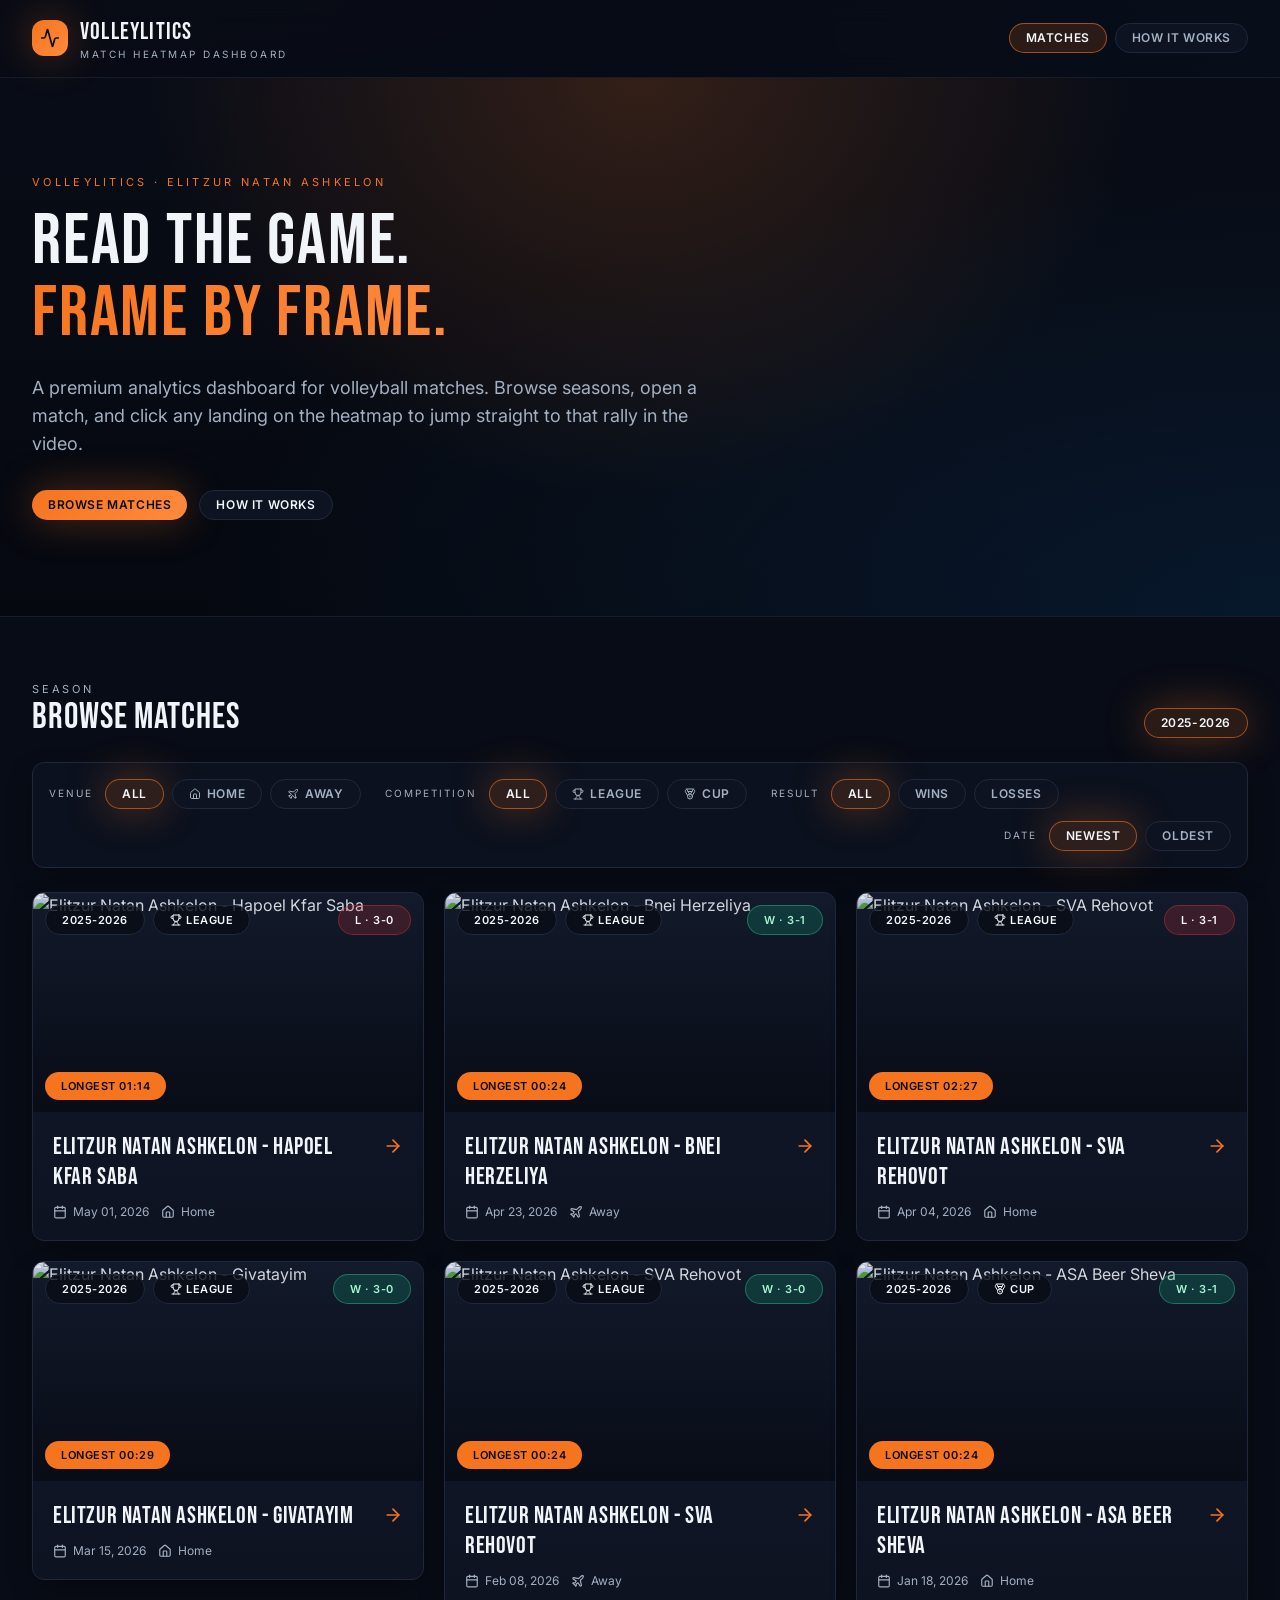
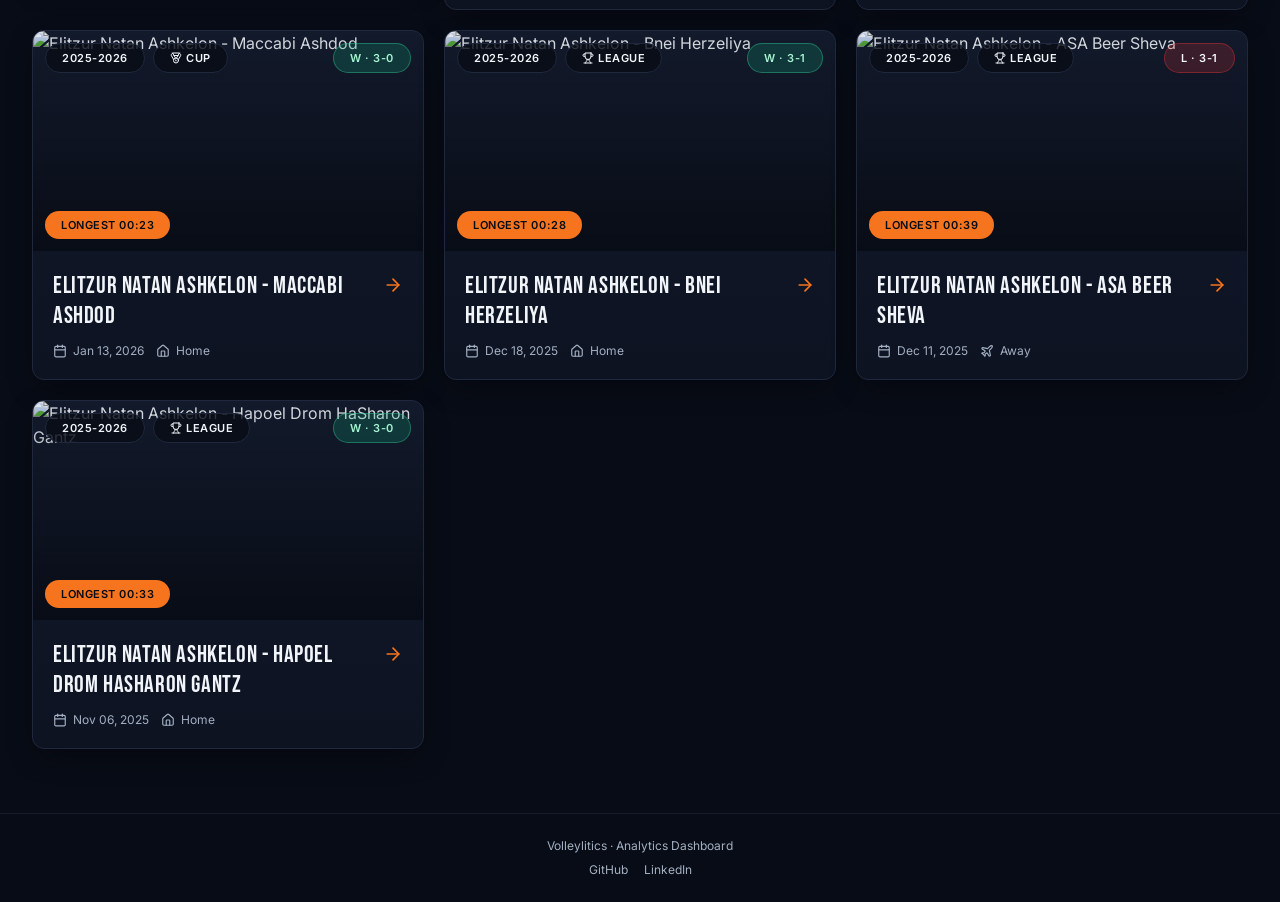
==== commit 1b98c29c: "index" ====
--- a/docs/index.html
+++ b/docs/index.html
@@ -3,22 +3,21 @@
   <head>
     <meta charset="UTF-8" />
     <meta name="viewport" content="width=device-width, initial-scale=1.0" />
-    <title>Volleylitics — Match Heatmap Dashboard</title>
+    <title>Volleylitics - Match Heatmap Dashboard</title>
     <meta name="description" content="Premium volleyball analytics: per-match heatmaps, rally-by-rally video jumps, and set breakdowns." />
     <meta name="author" content="Volleylitics" />
 
     <link rel="preconnect" href="https://fonts.googleapis.com" />
     <link rel="preconnect" href="https://fonts.gstatic.com" crossorigin />
     <link href="https://fonts.googleapis.com/css2?family=Bebas+Neue&family=Inter:wght@400;500;600;700;800&display=swap" rel="stylesheet" />
-
+	<link rel="icon" type="image/png" href="./favicon.ico" />
     <meta property="og:title" content="Volleylitics — Match Heatmap Dashboard" />
     <meta property="og:description" content="Premium volleyball analytics dashboard with interactive landing heatmaps." />
     <meta property="og:type" content="website" />
-	<script type="module" crossorigin src="./assets/index-DIqdIlzE.js"></script>
+    <script type="module" crossorigin src="./assets/index-BOCjdiNH.js"></script>
     <link rel="stylesheet" crossorigin href="./assets/index-3WcJNxqy.css">
   </head>
   <body>
     <div id="root"></div>
-    <script type="module" src="/src/main.tsx"></script>
   </body>
 </html>
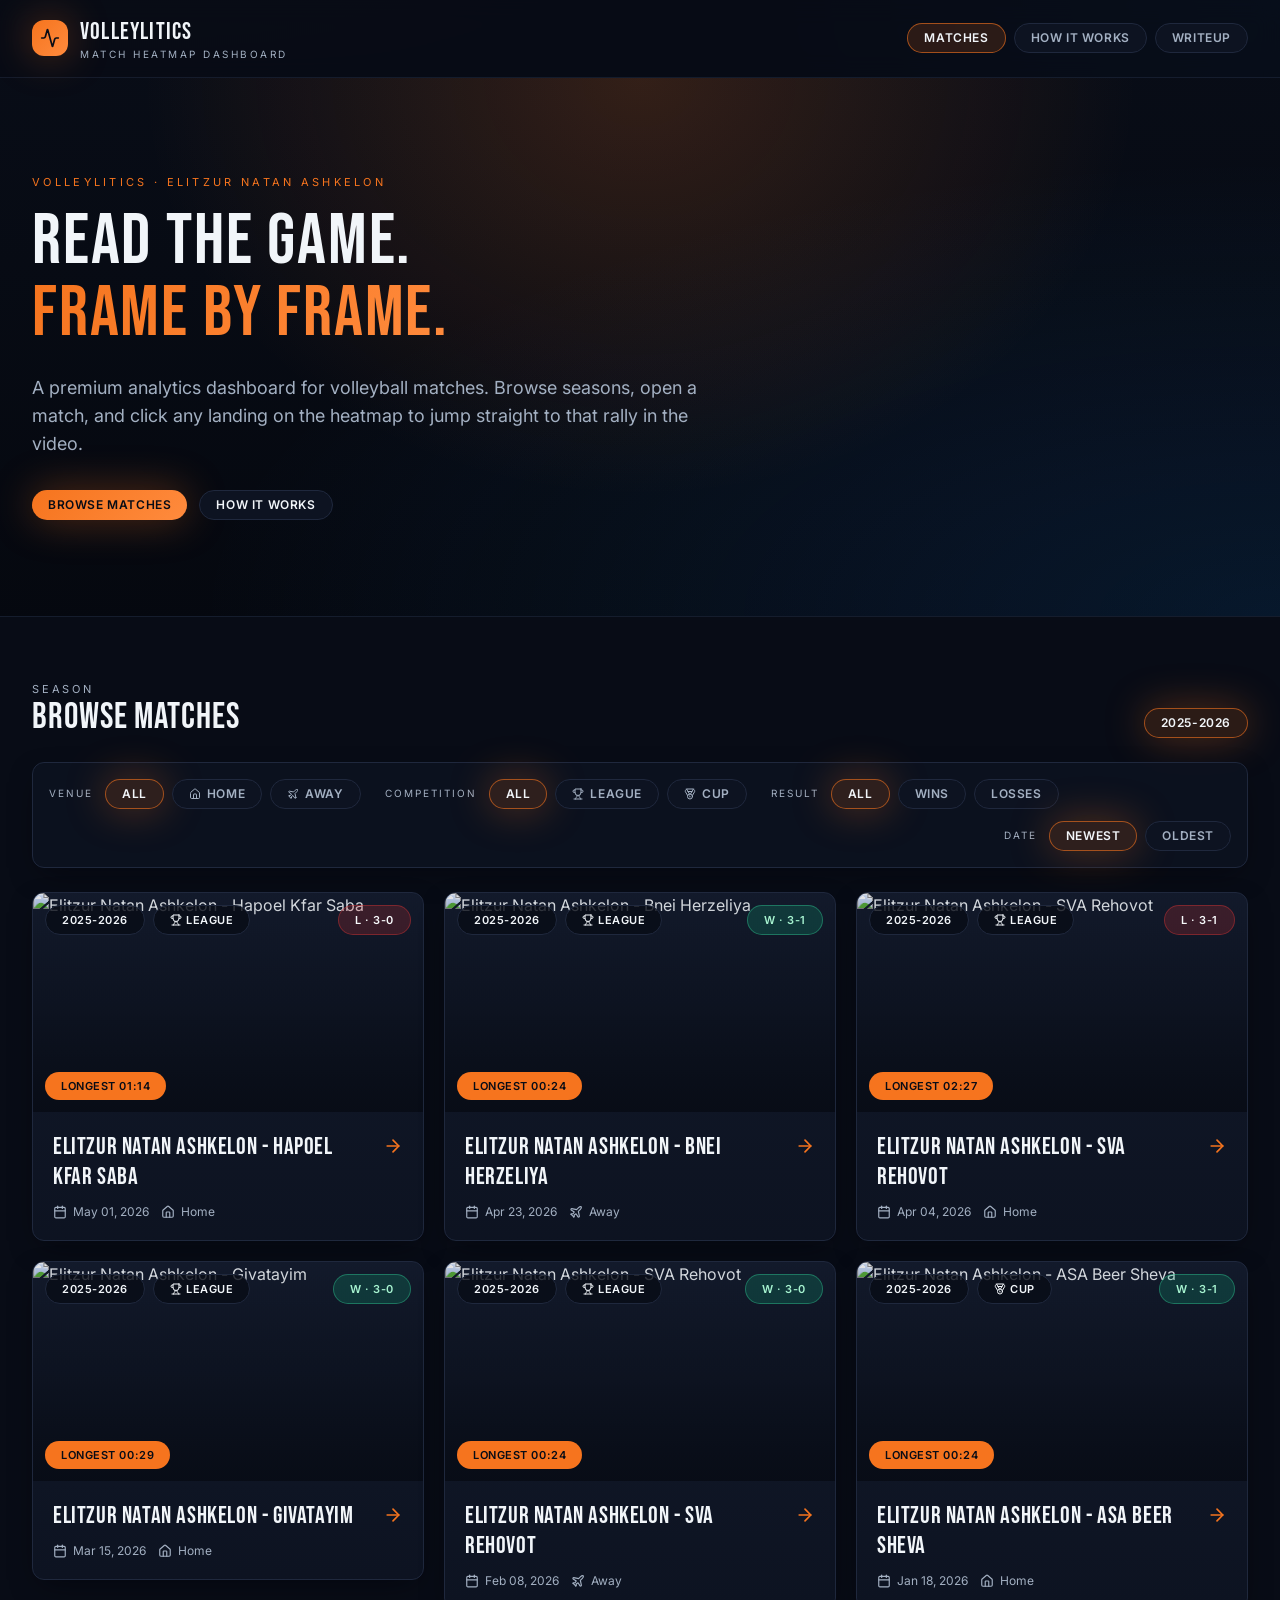
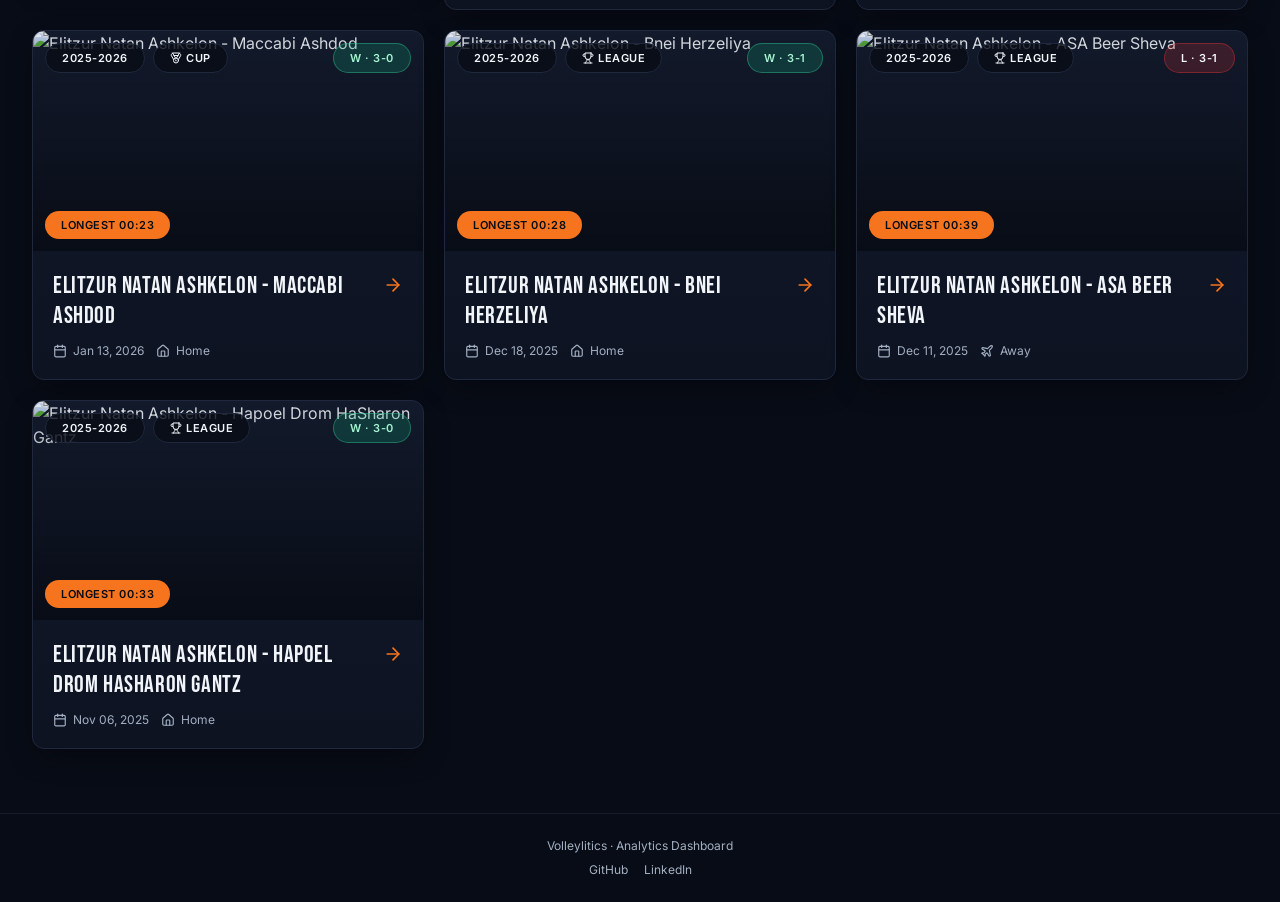
==== commit bf86a7f9: "site" ====
--- a/docs/index.html
+++ b/docs/index.html
@@ -3,19 +3,19 @@
   <head>
     <meta charset="UTF-8" />
     <meta name="viewport" content="width=device-width, initial-scale=1.0" />
-    <title>Volleylitics - Match Heatmap Dashboard</title>
+    <title>Volleylitics — Match Heatmap Dashboard</title>
     <meta name="description" content="Premium volleyball analytics: per-match heatmaps, rally-by-rally video jumps, and set breakdowns." />
     <meta name="author" content="Volleylitics" />
 
     <link rel="preconnect" href="https://fonts.googleapis.com" />
     <link rel="preconnect" href="https://fonts.gstatic.com" crossorigin />
     <link href="https://fonts.googleapis.com/css2?family=Bebas+Neue&family=Inter:wght@400;500;600;700;800&display=swap" rel="stylesheet" />
-	<link rel="icon" type="image/png" href="./favicon.ico" />
+
     <meta property="og:title" content="Volleylitics — Match Heatmap Dashboard" />
     <meta property="og:description" content="Premium volleyball analytics dashboard with interactive landing heatmaps." />
     <meta property="og:type" content="website" />
-    <script type="module" crossorigin src="./assets/index-BOCjdiNH.js"></script>
-    <link rel="stylesheet" crossorigin href="./assets/index-3WcJNxqy.css">
+    <script type="module" crossorigin src="./assets/index-IcIVrjWE.js"></script>
+    <link rel="stylesheet" crossorigin href="./assets/index-DXeF3Oxb.css">
   </head>
   <body>
     <div id="root"></div>
--- a/docs/assets/index-DXeF3Oxb.css
+++ b/docs/assets/index-DXeF3Oxb.css
@@ -0,0 +1 @@
+*,:before,:after{--tw-border-spacing-x: 0;--tw-border-spacing-y: 0;--tw-translate-x: 0;--tw-translate-y: 0;--tw-rotate: 0;--tw-skew-x: 0;--tw-skew-y: 0;--tw-scale-x: 1;--tw-scale-y: 1;--tw-pan-x: ;--tw-pan-y: ;--tw-pinch-zoom: ;--tw-scroll-snap-strictness: proximity;--tw-gradient-from-position: ;--tw-gradient-via-position: ;--tw-gradient-to-position: ;--tw-ordinal: ;--tw-slashed-zero: ;--tw-numeric-figure: ;--tw-numeric-spacing: ;--tw-numeric-fraction: ;--tw-ring-inset: ;--tw-ring-offset-width: 0px;--tw-ring-offset-color: #fff;--tw-ring-color: rgb(59 130 246 / .5);--tw-ring-offset-shadow: 0 0 #0000;--tw-ring-shadow: 0 0 #0000;--tw-shadow: 0 0 #0000;--tw-shadow-colored: 0 0 #0000;--tw-blur: ;--tw-brightness: ;--tw-contrast: ;--tw-grayscale: ;--tw-hue-rotate: ;--tw-invert: ;--tw-saturate: ;--tw-sepia: ;--tw-drop-shadow: ;--tw-backdrop-blur: ;--tw-backdrop-brightness: ;--tw-backdrop-contrast: ;--tw-backdrop-grayscale: ;--tw-backdrop-hue-rotate: ;--tw-backdrop-invert: ;--tw-backdrop-opacity: ;--tw-backdrop-saturate: ;--tw-backdrop-sepia: ;--tw-contain-size: ;--tw-contain-layout: ;--tw-contain-paint: ;--tw-contain-style: }::backdrop{--tw-border-spacing-x: 0;--tw-border-spacing-y: 0;--tw-translate-x: 0;--tw-translate-y: 0;--tw-rotate: 0;--tw-skew-x: 0;--tw-skew-y: 0;--tw-scale-x: 1;--tw-scale-y: 1;--tw-pan-x: ;--tw-pan-y: ;--tw-pinch-zoom: ;--tw-scroll-snap-strictness: proximity;--tw-gradient-from-position: ;--tw-gradient-via-position: ;--tw-gradient-to-position: ;--tw-ordinal: ;--tw-slashed-zero: ;--tw-numeric-figure: ;--tw-numeric-spacing: ;--tw-numeric-fraction: ;--tw-ring-inset: ;--tw-ring-offset-width: 0px;--tw-ring-offset-color: #fff;--tw-ring-color: rgb(59 130 246 / .5);--tw-ring-offset-shadow: 0 0 #0000;--tw-ring-shadow: 0 0 #0000;--tw-shadow: 0 0 #0000;--tw-shadow-colored: 0 0 #0000;--tw-blur: ;--tw-brightness: ;--tw-contrast: ;--tw-grayscale: ;--tw-hue-rotate: ;--tw-invert: ;--tw-saturate: ;--tw-sepia: ;--tw-drop-shadow: ;--tw-backdrop-blur: ;--tw-backdrop-brightness: ;--tw-backdrop-contrast: ;--tw-backdrop-grayscale: ;--tw-backdrop-hue-rotate: ;--tw-backdrop-invert: ;--tw-backdrop-opacity: ;--tw-backdrop-saturate: ;--tw-backdrop-sepia: ;--tw-contain-size: ;--tw-contain-layout: ;--tw-contain-paint: ;--tw-contain-style: }*,:before,:after{box-sizing:border-box;border-width:0;border-style:solid;border-color:#e5e7eb}:before,:after{--tw-content: ""}html,:host{line-height:1.5;-webkit-text-size-adjust:100%;-moz-tab-size:4;-o-tab-size:4;tab-size:4;font-family:Inter,ui-sans-serif,system-ui,sans-serif;font-feature-settings:normal;font-variation-settings:normal;-webkit-tap-highlight-color:transparent}body{margin:0;line-height:inherit}hr{height:0;color:inherit;border-top-width:1px}abbr:where([title]){-webkit-text-decoration:underline dotted;text-decoration:underline dotted}h1,h2,h3,h4,h5,h6{font-size:inherit;font-weight:inherit}a{color:inherit;text-decoration:inherit}b,strong{font-weight:bolder}code,kbd,samp,pre{font-family:ui-monospace,SFMono-Regular,Menlo,Monaco,Consolas,Liberation Mono,Courier New,monospace;font-feature-settings:normal;font-variation-settings:normal;font-size:1em}small{font-size:80%}sub,sup{font-size:75%;line-height:0;position:relative;vertical-align:baseline}sub{bottom:-.25em}sup{top:-.5em}table{text-indent:0;border-color:inherit;border-collapse:collapse}button,input,optgroup,select,textarea{font-family:inherit;font-feature-settings:inherit;font-variation-settings:inherit;font-size:100%;font-weight:inherit;line-height:inherit;letter-spacing:inherit;color:inherit;margin:0;padding:0}button,select{text-transform:none}button,input:where([type=button]),input:where([type=reset]),input:where([type=submit]){-webkit-appearance:button;background-color:transparent;background-image:none}:-moz-focusring{outline:auto}:-moz-ui-invalid{box-shadow:none}progress{vertical-align:baseline}::-webkit-inner-spin-button,::-webkit-outer-spin-button{height:auto}[type=search]{-webkit-appearance:textfield;outline-offset:-2px}::-webkit-search-decoration{-webkit-appearance:none}::-webkit-file-upload-button{-webkit-appearance:button;font:inherit}summary{display:list-item}blockquote,dl,dd,h1,h2,h3,h4,h5,h6,hr,figure,p,pre{margin:0}fieldset{margin:0;padding:0}legend{padding:0}ol,ul,menu{list-style:none;margin:0;padding:0}dialog{padding:0}textarea{resize:vertical}input::-moz-placeholder,textarea::-moz-placeholder{opacity:1;color:#9ca3af}input::placeholder,textarea::placeholder{opacity:1;color:#9ca3af}button,[role=button]{cursor:pointer}:disabled{cursor:default}img,svg,video,canvas,audio,iframe,embed,object{display:block;vertical-align:middle}img,video{max-width:100%;height:auto}[hidden]:where(:not([hidden=until-found])){display:none}:root{--background: 222 47% 6%;--foreground: 210 40% 96%;--surface: 222 44% 9%;--surface-elevated: 222 40% 12%;--surface-hover: 222 38% 15%;--card: 222 44% 9%;--card-foreground: 210 40% 96%;--popover: 222 44% 10%;--popover-foreground: 210 40% 96%;--primary: 24 92% 54%;--primary-foreground: 222 47% 6%;--primary-glow: 24 100% 62%;--secondary: 210 100% 55%;--secondary-foreground: 222 47% 6%;--accent: 210 100% 55%;--accent-foreground: 222 47% 6%;--muted: 222 30% 18%;--muted-foreground: 215 20% 70%;--destructive: 0 75% 55%;--destructive-foreground: 210 40% 98%;--border: 222 32% 18%;--input: 222 32% 18%;--ring: 24 92% 54%;--radius: .75rem;--set-1: 0 100% 65%;--set-2: 100 64% 44%;--set-3: 214 100% 54%;--set-4: 38 95% 53%;--set-5: 271 75% 71%;--court-outer: 120 25% 41%;--court-surface: 28 70% 55%;--court-line: 0 0% 100%;--gradient-hero: radial-gradient(ellipse at top, hsl(24 92% 54% / .18), transparent 55%), radial-gradient(ellipse at bottom right, hsl(210 100% 55% / .12), transparent 60%), linear-gradient(180deg, hsl(222 47% 6%) 0%, hsl(222 50% 4%) 100%);--gradient-stat: linear-gradient(135deg, hsl(24 92% 54% / .18), hsl(210 100% 55% / .1));--gradient-orange: linear-gradient(135deg, hsl(24 92% 54%), hsl(24 100% 62%));--gradient-blue: linear-gradient(135deg, hsl(210 100% 55%), hsl(200 100% 65%));--shadow-elevated: 0 30px 80px -20px hsl(222 60% 2% / .7);--shadow-card: 0 10px 30px -10px hsl(222 60% 2% / .6);--shadow-glow: 0 0 40px hsl(24 92% 54% / .35);--transition-base: .2s cubic-bezier(.4, 0, .2, 1);--transition-slow: .4s cubic-bezier(.4, 0, .2, 1);--sidebar-background: 222 44% 9%;--sidebar-foreground: 210 40% 96%;--sidebar-primary: 24 92% 54%;--sidebar-primary-foreground: 222 47% 6%;--sidebar-accent: 222 38% 15%;--sidebar-accent-foreground: 210 40% 96%;--sidebar-border: 222 32% 18%;--sidebar-ring: 24 92% 54%}*{border-color:hsl(var(--border))}html,body,#root{min-height:100vh}body{background-color:hsl(var(--background));color:hsl(var(--foreground));-webkit-font-smoothing:antialiased;-moz-osx-font-smoothing:grayscale;font-family:Inter,ui-sans-serif,system-ui,sans-serif;background:radial-gradient(1200px 600px at 10% -10%,hsl(24 92% 54% / .08),transparent 60%),radial-gradient(900px 500px at 100% 0%,hsl(210 100% 55% / .07),transparent 60%),hsl(var(--background))}h1,h2,h3,.display{font-family:Bebas Neue,Inter,sans-serif;letter-spacing:.02em}.num{font-family:Bebas Neue,Inter,sans-serif;font-feature-settings:"tnum"}::-moz-selection{background:hsl(var(--primary) / .35);color:hsl(var(--foreground))}::selection{background:hsl(var(--primary) / .35);color:hsl(var(--foreground))}.container{width:100%;margin-right:auto;margin-left:auto;padding-right:2rem;padding-left:2rem}@media (min-width: 1400px){.container{max-width:1400px}}.prose{color:var(--tw-prose-body);max-width:65ch}.prose :where(p):not(:where([class~=not-prose],[class~=not-prose] *)){margin-top:1.25em;margin-bottom:1.25em}.prose :where([class~=lead]):not(:where([class~=not-prose],[class~=not-prose] *)){color:var(--tw-prose-lead);font-size:1.25em;line-height:1.6;margin-top:1.2em;margin-bottom:1.2em}.prose :where(a):not(:where([class~=not-prose],[class~=not-prose] *)){color:var(--tw-prose-links);text-decoration:underline;font-weight:500}.prose :where(strong):not(:where([class~=not-prose],[class~=not-prose] *)){color:var(--tw-prose-bold);font-weight:600}.prose :where(a strong):not(:where([class~=not-prose],[class~=not-prose] *)){color:inherit}.prose :where(blockquote strong):not(:where([class~=not-prose],[class~=not-prose] *)){color:inherit}.prose :where(thead th strong):not(:where([class~=not-prose],[class~=not-prose] *)){color:inherit}.prose :where(ol):not(:where([class~=not-prose],[class~=not-prose] *)){list-style-type:decimal;margin-top:1.25em;margin-bottom:1.25em;padding-inline-start:1.625em}.prose :where(ol[type=A]):not(:where([class~=not-prose],[class~=not-prose] *)){list-style-type:upper-alpha}.prose :where(ol[type=a]):not(:where([class~=not-prose],[class~=not-prose] *)){list-style-type:lower-alpha}.prose :where(ol[type=A s]):not(:where([class~=not-prose],[class~=not-prose] *)){list-style-type:upper-alpha}.prose :where(ol[type=a s]):not(:where([class~=not-prose],[class~=not-prose] *)){list-style-type:lower-alpha}.prose :where(ol[type=I]):not(:where([class~=not-prose],[class~=not-prose] *)){list-style-type:upper-roman}.prose :where(ol[type=i]):not(:where([class~=not-prose],[class~=not-prose] *)){list-style-type:lower-roman}.prose :where(ol[type=I s]):not(:where([class~=not-prose],[class~=not-prose] *)){list-style-type:upper-roman}.prose :where(ol[type=i s]):not(:where([class~=not-prose],[class~=not-prose] *)){list-style-type:lower-roman}.prose :where(ol[type="1"]):not(:where([class~=not-prose],[class~=not-prose] *)){list-style-type:decimal}.prose :where(ul):not(:where([class~=not-prose],[class~=not-prose] *)){list-style-type:disc;margin-top:1.25em;margin-bottom:1.25em;padding-inline-start:1.625em}.prose :where(ol>li):not(:where([class~=not-prose],[class~=not-prose] *))::marker{font-weight:400;color:var(--tw-prose-counters)}.prose :where(ul>li):not(:where([class~=not-prose],[class~=not-prose] *))::marker{color:var(--tw-prose-bullets)}.prose :where(dt):not(:where([class~=not-prose],[class~=not-prose] *)){color:var(--tw-prose-headings);font-weight:600;margin-top:1.25em}.prose :where(hr):not(:where([class~=not-prose],[class~=not-prose] *)){border-color:var(--tw-prose-hr);border-top-width:1px;margin-top:3em;margin-bottom:3em}.prose :where(blockquote):not(:where([class~=not-prose],[class~=not-prose] *)){font-weight:500;font-style:italic;color:var(--tw-prose-quotes);border-inline-start-width:.25rem;border-inline-start-color:var(--tw-prose-quote-borders);quotes:"“""”""‘""’";margin-top:1.6em;margin-bottom:1.6em;padding-inline-start:1em}.prose :where(blockquote p:first-of-type):not(:where([class~=not-prose],[class~=not-prose] *)):before{content:open-quote}.prose :where(blockquote p:last-of-type):not(:where([class~=not-prose],[class~=not-prose] *)):after{content:close-quote}.prose :where(h1):not(:where([class~=not-prose],[class~=not-prose] *)){color:var(--tw-prose-headings);font-weight:800;font-size:2.25em;margin-top:0;margin-bottom:.8888889em;line-height:1.1111111}.prose :where(h1 strong):not(:where([class~=not-prose],[class~=not-prose] *)){font-weight:900;color:inherit}.prose :where(h2):not(:where([class~=not-prose],[class~=not-prose] *)){color:var(--tw-prose-headings);font-weight:700;font-size:1.5em;margin-top:2em;margin-bottom:1em;line-height:1.3333333}.prose :where(h2 strong):not(:where([class~=not-prose],[class~=not-prose] *)){font-weight:800;color:inherit}.prose :where(h3):not(:where([class~=not-prose],[class~=not-prose] *)){color:var(--tw-prose-headings);font-weight:600;font-size:1.25em;margin-top:1.6em;margin-bottom:.6em;line-height:1.6}.prose :where(h3 strong):not(:where([class~=not-prose],[class~=not-prose] *)){font-weight:700;color:inherit}.prose :where(h4):not(:where([class~=not-prose],[class~=not-prose] *)){color:var(--tw-prose-headings);font-weight:600;margin-top:1.5em;margin-bottom:.5em;line-height:1.5}.prose :where(h4 strong):not(:where([class~=not-prose],[class~=not-prose] *)){font-weight:700;color:inherit}.prose :where(img):not(:where([class~=not-prose],[class~=not-prose] *)){margin-top:2em;margin-bottom:2em}.prose :where(picture):not(:where([class~=not-prose],[class~=not-prose] *)){display:block;margin-top:2em;margin-bottom:2em}.prose :where(video):not(:where([class~=not-prose],[class~=not-prose] *)){margin-top:2em;margin-bottom:2em}.prose :where(kbd):not(:where([class~=not-prose],[class~=not-prose] *)){font-weight:500;font-family:inherit;color:var(--tw-prose-kbd);box-shadow:0 0 0 1px rgb(var(--tw-prose-kbd-shadows) / 10%),0 3px rgb(var(--tw-prose-kbd-shadows) / 10%);font-size:.875em;border-radius:.3125rem;padding-top:.1875em;padding-inline-end:.375em;padding-bottom:.1875em;padding-inline-start:.375em}.prose :where(code):not(:where([class~=not-prose],[class~=not-prose] *)){color:var(--tw-prose-code);font-weight:600;font-size:.875em}.prose :where(code):not(:where([class~=not-prose],[class~=not-prose] *)):before{content:"`"}.prose :where(code):not(:where([class~=not-prose],[class~=not-prose] *)):after{content:"`"}.prose :where(a code):not(:where([class~=not-prose],[class~=not-prose] *)){color:inherit}.prose :where(h1 code):not(:where([class~=not-prose],[class~=not-prose] *)){color:inherit}.prose :where(h2 code):not(:where([class~=not-prose],[class~=not-prose] *)){color:inherit;font-size:.875em}.prose :where(h3 code):not(:where([class~=not-prose],[class~=not-prose] *)){color:inherit;font-size:.9em}.prose :where(h4 code):not(:where([class~=not-prose],[class~=not-prose] *)){color:inherit}.prose :where(blockquote code):not(:where([class~=not-prose],[class~=not-prose] *)){color:inherit}.prose :where(thead th code):not(:where([class~=not-prose],[class~=not-prose] *)){color:inherit}.prose :where(pre):not(:where([class~=not-prose],[class~=not-prose] *)){color:var(--tw-prose-pre-code);background-color:var(--tw-prose-pre-bg);overflow-x:auto;font-weight:400;font-size:.875em;line-height:1.7142857;margin-top:1.7142857em;margin-bottom:1.7142857em;border-radius:.375rem;padding-top:.8571429em;padding-inline-end:1.1428571em;padding-bottom:.8571429em;padding-inline-start:1.1428571em}.prose :where(pre code):not(:where([class~=not-prose],[class~=not-prose] *)){background-color:transparent;border-width:0;border-radius:0;padding:0;font-weight:inherit;color:inherit;font-size:inherit;font-family:inherit;line-height:inherit}.prose :where(pre code):not(:where([class~=not-prose],[class~=not-prose] *)):before{content:none}.prose :where(pre code):not(:where([class~=not-prose],[class~=not-prose] *)):after{content:none}.prose :where(table):not(:where([class~=not-prose],[class~=not-prose] *)){width:100%;table-layout:auto;margin-top:2em;margin-bottom:2em;font-size:.875em;line-height:1.7142857}.prose :where(thead):not(:where([class~=not-prose],[class~=not-prose] *)){border-bottom-width:1px;border-bottom-color:var(--tw-prose-th-borders)}.prose :where(thead th):not(:where([class~=not-prose],[class~=not-prose] *)){color:var(--tw-prose-headings);font-weight:600;vertical-align:bottom;padding-inline-end:.5714286em;padding-bottom:.5714286em;padding-inline-start:.5714286em}.prose :where(tbody tr):not(:where([class~=not-prose],[class~=not-prose] *)){border-bottom-width:1px;border-bottom-color:var(--tw-prose-td-borders)}.prose :where(tbody tr:last-child):not(:where([class~=not-prose],[class~=not-prose] *)){border-bottom-width:0}.prose :where(tbody td):not(:where([class~=not-prose],[class~=not-prose] *)){vertical-align:baseline}.prose :where(tfoot):not(:where([class~=not-prose],[class~=not-prose] *)){border-top-width:1px;border-top-color:var(--tw-prose-th-borders)}.prose :where(tfoot td):not(:where([class~=not-prose],[class~=not-prose] *)){vertical-align:top}.prose :where(th,td):not(:where([class~=not-prose],[class~=not-prose] *)){text-align:start}.prose :where(figure>*):not(:where([class~=not-prose],[class~=not-prose] *)){margin-top:0;margin-bottom:0}.prose :where(figcaption):not(:where([class~=not-prose],[class~=not-prose] *)){color:var(--tw-prose-captions);font-size:.875em;line-height:1.4285714;margin-top:.8571429em}.prose{--tw-prose-body: #374151;--tw-prose-headings: #111827;--tw-prose-lead: #4b5563;--tw-prose-links: #111827;--tw-prose-bold: #111827;--tw-prose-counters: #6b7280;--tw-prose-bullets: #d1d5db;--tw-prose-hr: #e5e7eb;--tw-prose-quotes: #111827;--tw-prose-quote-borders: #e5e7eb;--tw-prose-captions: #6b7280;--tw-prose-kbd: #111827;--tw-prose-kbd-shadows: 17 24 39;--tw-prose-code: #111827;--tw-prose-pre-code: #e5e7eb;--tw-prose-pre-bg: #1f2937;--tw-prose-th-borders: #d1d5db;--tw-prose-td-borders: #e5e7eb;--tw-prose-invert-body: #d1d5db;--tw-prose-invert-headings: #fff;--tw-prose-invert-lead: #9ca3af;--tw-prose-invert-links: #fff;--tw-prose-invert-bold: #fff;--tw-prose-invert-counters: #9ca3af;--tw-prose-invert-bullets: #4b5563;--tw-prose-invert-hr: #374151;--tw-prose-invert-quotes: #f3f4f6;--tw-prose-invert-quote-borders: #374151;--tw-prose-invert-captions: #9ca3af;--tw-prose-invert-kbd: #fff;--tw-prose-invert-kbd-shadows: 255 255 255;--tw-prose-invert-code: #fff;--tw-prose-invert-pre-code: #d1d5db;--tw-prose-invert-pre-bg: rgb(0 0 0 / 50%);--tw-prose-invert-th-borders: #4b5563;--tw-prose-invert-td-borders: #374151;font-size:1rem;line-height:1.75}.prose :where(picture>img):not(:where([class~=not-prose],[class~=not-prose] *)){margin-top:0;margin-bottom:0}.prose :where(li):not(:where([class~=not-prose],[class~=not-prose] *)){margin-top:.5em;margin-bottom:.5em}.prose :where(ol>li):not(:where([class~=not-prose],[class~=not-prose] *)){padding-inline-start:.375em}.prose :where(ul>li):not(:where([class~=not-prose],[class~=not-prose] *)){padding-inline-start:.375em}.prose :where(.prose>ul>li p):not(:where([class~=not-prose],[class~=not-prose] *)){margin-top:.75em;margin-bottom:.75em}.prose :where(.prose>ul>li>p:first-child):not(:where([class~=not-prose],[class~=not-prose] *)){margin-top:1.25em}.prose :where(.prose>ul>li>p:last-child):not(:where([class~=not-prose],[class~=not-prose] *)){margin-bottom:1.25em}.prose :where(.prose>ol>li>p:first-child):not(:where([class~=not-prose],[class~=not-prose] *)){margin-top:1.25em}.prose :where(.prose>ol>li>p:last-child):not(:where([class~=not-prose],[class~=not-prose] *)){margin-bottom:1.25em}.prose :where(ul ul,ul ol,ol ul,ol ol):not(:where([class~=not-prose],[class~=not-prose] *)){margin-top:.75em;margin-bottom:.75em}.prose :where(dl):not(:where([class~=not-prose],[class~=not-prose] *)){margin-top:1.25em;margin-bottom:1.25em}.prose :where(dd):not(:where([class~=not-prose],[class~=not-prose] *)){margin-top:.5em;padding-inline-start:1.625em}.prose :where(hr+*):not(:where([class~=not-prose],[class~=not-prose] *)){margin-top:0}.prose :where(h2+*):not(:where([class~=not-prose],[class~=not-prose] *)){margin-top:0}.prose :where(h3+*):not(:where([class~=not-prose],[class~=not-prose] *)){margin-top:0}.prose :where(h4+*):not(:where([class~=not-prose],[class~=not-prose] *)){margin-top:0}.prose :where(thead th:first-child):not(:where([class~=not-prose],[class~=not-prose] *)){padding-inline-start:0}.prose :where(thead th:last-child):not(:where([class~=not-prose],[class~=not-prose] *)){padding-inline-end:0}.prose :where(tbody td,tfoot td):not(:where([class~=not-prose],[class~=not-prose] *)){padding-top:.5714286em;padding-inline-end:.5714286em;padding-bottom:.5714286em;padding-inline-start:.5714286em}.prose :where(tbody td:first-child,tfoot td:first-child):not(:where([class~=not-prose],[class~=not-prose] *)){padding-inline-start:0}.prose :where(tbody td:last-child,tfoot td:last-child):not(:where([class~=not-prose],[class~=not-prose] *)){padding-inline-end:0}.prose :where(figure):not(:where([class~=not-prose],[class~=not-prose] *)){margin-top:2em;margin-bottom:2em}.prose :where(.prose>:first-child):not(:where([class~=not-prose],[class~=not-prose] *)){margin-top:0}.prose :where(.prose>:last-child):not(:where([class~=not-prose],[class~=not-prose] *)){margin-bottom:0}.prose-invert{--tw-prose-body: var(--tw-prose-invert-body);--tw-prose-headings: var(--tw-prose-invert-headings);--tw-prose-lead: var(--tw-prose-invert-lead);--tw-prose-links: var(--tw-prose-invert-links);--tw-prose-bold: var(--tw-prose-invert-bold);--tw-prose-counters: var(--tw-prose-invert-counters);--tw-prose-bullets: var(--tw-prose-invert-bullets);--tw-prose-hr: var(--tw-prose-invert-hr);--tw-prose-quotes: var(--tw-prose-invert-quotes);--tw-prose-quote-borders: var(--tw-prose-invert-quote-borders);--tw-prose-captions: var(--tw-prose-invert-captions);--tw-prose-kbd: var(--tw-prose-invert-kbd);--tw-prose-kbd-shadows: var(--tw-prose-invert-kbd-shadows);--tw-prose-code: var(--tw-prose-invert-code);--tw-prose-pre-code: var(--tw-prose-invert-pre-code);--tw-prose-pre-bg: var(--tw-prose-invert-pre-bg);--tw-prose-th-borders: var(--tw-prose-invert-th-borders);--tw-prose-td-borders: var(--tw-prose-invert-td-borders)}.panel{border-radius:.75rem;border-width:1px;border-color:hsl(var(--border));background-color:hsl(var(--surface) / .8);--tw-backdrop-blur: blur(4px);-webkit-backdrop-filter:var(--tw-backdrop-blur) var(--tw-backdrop-brightness) var(--tw-backdrop-contrast) var(--tw-backdrop-grayscale) var(--tw-backdrop-hue-rotate) var(--tw-backdrop-invert) var(--tw-backdrop-opacity) var(--tw-backdrop-saturate) var(--tw-backdrop-sepia);backdrop-filter:var(--tw-backdrop-blur) var(--tw-backdrop-brightness) var(--tw-backdrop-contrast) var(--tw-backdrop-grayscale) var(--tw-backdrop-hue-rotate) var(--tw-backdrop-invert) var(--tw-backdrop-opacity) var(--tw-backdrop-saturate) var(--tw-backdrop-sepia);box-shadow:var(--shadow-card)}.panel-elevated{border-radius:.75rem;border-width:1px;border-color:hsl(var(--border));background-color:hsl(var(--surface) / .8);--tw-backdrop-blur: blur(4px);-webkit-backdrop-filter:var(--tw-backdrop-blur) var(--tw-backdrop-brightness) var(--tw-backdrop-contrast) var(--tw-backdrop-grayscale) var(--tw-backdrop-hue-rotate) var(--tw-backdrop-invert) var(--tw-backdrop-opacity) var(--tw-backdrop-saturate) var(--tw-backdrop-sepia);backdrop-filter:var(--tw-backdrop-blur) var(--tw-backdrop-brightness) var(--tw-backdrop-contrast) var(--tw-backdrop-grayscale) var(--tw-backdrop-hue-rotate) var(--tw-backdrop-invert) var(--tw-backdrop-opacity) var(--tw-backdrop-saturate) var(--tw-backdrop-sepia);box-shadow:var(--shadow-card);background:linear-gradient(180deg,hsl(var(--surface-elevated)),hsl(var(--surface)))}.pill{display:inline-flex;align-items:center;justify-content:center;border-radius:9999px;padding:.375rem 1rem;font-size:.75rem;line-height:1rem;font-weight:600;text-transform:uppercase;letter-spacing:.05em;transition-property:color,background-color,border-color,text-decoration-color,fill,stroke;transition-timing-function:cubic-bezier(.4,0,.2,1);transition-duration:.15s}.stat-card{border-radius:.75rem;border-width:1px;border-color:hsl(var(--border));background-color:hsl(var(--surface) / .8);--tw-backdrop-blur: blur(4px);-webkit-backdrop-filter:var(--tw-backdrop-blur) var(--tw-backdrop-brightness) var(--tw-backdrop-contrast) var(--tw-backdrop-grayscale) var(--tw-backdrop-hue-rotate) var(--tw-backdrop-invert) var(--tw-backdrop-opacity) var(--tw-backdrop-saturate) var(--tw-backdrop-sepia);backdrop-filter:var(--tw-backdrop-blur) var(--tw-backdrop-brightness) var(--tw-backdrop-contrast) var(--tw-backdrop-grayscale) var(--tw-backdrop-hue-rotate) var(--tw-backdrop-invert) var(--tw-backdrop-opacity) var(--tw-backdrop-saturate) var(--tw-backdrop-sepia);box-shadow:var(--shadow-card);background:linear-gradient(180deg,hsl(var(--surface-elevated)),hsl(var(--surface)));position:relative;overflow:hidden;padding:1.5rem}.stat-card:before{content:"";position:absolute;top:0;right:0;bottom:0;left:0;background:var(--gradient-stat);opacity:.6;pointer-events:none}.sr-only{position:absolute;width:1px;height:1px;padding:0;margin:-1px;overflow:hidden;clip:rect(0,0,0,0);white-space:nowrap;border-width:0}.pointer-events-none{pointer-events:none}.pointer-events-auto{pointer-events:auto}.visible{visibility:visible}.invisible{visibility:hidden}.static{position:static}.fixed{position:fixed}.absolute{position:absolute}.relative{position:relative}.sticky{position:sticky}.inset-0{top:0;right:0;bottom:0;left:0}.inset-x-0{left:0;right:0}.inset-y-0{top:0;bottom:0}.-bottom-12{bottom:-3rem}.-bottom-6{bottom:-1.5rem}.-left-12{left:-3rem}.-right-12{right:-3rem}.-right-6{right:-1.5rem}.-top-12{top:-3rem}.bottom-0{bottom:0}.bottom-3{bottom:.75rem}.left-0{left:0}.left-1{left:.25rem}.left-1\/2{left:50%}.left-2{left:.5rem}.left-3{left:.75rem}.left-\[50\%\]{left:50%}.right-0{right:0}.right-1{right:.25rem}.right-2{right:.5rem}.right-3{right:.75rem}.right-4{right:1rem}.top-0{top:0}.top-1\.5{top:.375rem}.top-1\/2{top:50%}.top-2{top:.5rem}.top-3{top:.75rem}.top-3\.5{top:.875rem}.top-4{top:1rem}.top-\[1px\]{top:1px}.top-\[50\%\]{top:50%}.top-\[60\%\]{top:60%}.top-full{top:100%}.z-10{z-index:10}.z-20{z-index:20}.z-40{z-index:40}.z-50{z-index:50}.z-\[100\]{z-index:100}.z-\[1\]{z-index:1}.-mx-1{margin-left:-.25rem;margin-right:-.25rem}.mx-2{margin-left:.5rem;margin-right:.5rem}.mx-3\.5{margin-left:.875rem;margin-right:.875rem}.mx-auto{margin-left:auto;margin-right:auto}.my-0\.5{margin-top:.125rem;margin-bottom:.125rem}.my-1{margin-top:.25rem;margin-bottom:.25rem}.my-6{margin-top:1.5rem;margin-bottom:1.5rem}.-ml-4{margin-left:-1rem}.-mt-4{margin-top:-1rem}.mb-1{margin-bottom:.25rem}.mb-3{margin-bottom:.75rem}.mb-4{margin-bottom:1rem}.mb-8{margin-bottom:2rem}.ml-0\.5{margin-left:.125rem}.ml-1{margin-left:.25rem}.ml-auto{margin-left:auto}.mr-1{margin-right:.25rem}.mr-2{margin-right:.5rem}.mt-1{margin-top:.25rem}.mt-1\.5{margin-top:.375rem}.mt-2{margin-top:.5rem}.mt-24{margin-top:6rem}.mt-3{margin-top:.75rem}.mt-4{margin-top:1rem}.mt-5{margin-top:1.25rem}.mt-6{margin-top:1.5rem}.mt-8{margin-top:2rem}.mt-auto{margin-top:auto}.block{display:block}.inline-block{display:inline-block}.\!inline{display:inline!important}.inline{display:inline}.flex{display:flex}.inline-flex{display:inline-flex}.table{display:table}.grid{display:grid}.hidden{display:none}.aspect-\[16\/9\]{aspect-ratio:16/9}.aspect-square{aspect-ratio:1 / 1}.aspect-video{aspect-ratio:16 / 9}.size-4{width:1rem;height:1rem}.h-1\.5{height:.375rem}.h-10{height:2.5rem}.h-11{height:2.75rem}.h-12{height:3rem}.h-2{height:.5rem}.h-2\.5{height:.625rem}.h-24{height:6rem}.h-3{height:.75rem}.h-3\.5{height:.875rem}.h-4{height:1rem}.h-40{height:10rem}.h-5{height:1.25rem}.h-6{height:1.5rem}.h-7{height:1.75rem}.h-8{height:2rem}.h-9{height:2.25rem}.h-\[1px\]{height:1px}.h-\[var\(--radix-navigation-menu-viewport-height\)\]{height:var(--radix-navigation-menu-viewport-height)}.h-\[var\(--radix-select-trigger-height\)\]{height:var(--radix-select-trigger-height)}.h-auto{height:auto}.h-full{height:100%}.h-px{height:1px}.h-svh{height:100svh}.max-h-96{max-height:24rem}.max-h-\[300px\]{max-height:300px}.max-h-\[640px\]{max-height:640px}.max-h-\[80vh\]{max-height:80vh}.max-h-\[90vh\]{max-height:90vh}.max-h-screen{max-height:100vh}.min-h-0{min-height:0px}.min-h-\[80px\]{min-height:80px}.min-h-screen{min-height:100vh}.min-h-svh{min-height:100svh}.w-0{width:0px}.w-1{width:.25rem}.w-1\.5{width:.375rem}.w-10{width:2.5rem}.w-11{width:2.75rem}.w-12{width:3rem}.w-2{width:.5rem}.w-2\.5{width:.625rem}.w-20{width:5rem}.w-24{width:6rem}.w-3{width:.75rem}.w-3\.5{width:.875rem}.w-3\/4{width:75%}.w-4{width:1rem}.w-5{width:1.25rem}.w-6{width:1.5rem}.w-64{width:16rem}.w-7{width:1.75rem}.w-72{width:18rem}.w-8{width:2rem}.w-9{width:2.25rem}.w-\[--sidebar-width\]{width:var(--sidebar-width)}.w-\[100px\]{width:100px}.w-\[1px\]{width:1px}.w-auto{width:auto}.w-full{width:100%}.w-max{width:-moz-max-content;width:max-content}.w-px{width:1px}.min-w-0{min-width:0px}.min-w-5{min-width:1.25rem}.min-w-\[12rem\]{min-width:12rem}.min-w-\[64px\]{min-width:64px}.min-w-\[8rem\]{min-width:8rem}.min-w-\[var\(--radix-select-trigger-width\)\]{min-width:var(--radix-select-trigger-width)}.max-w-2xl{max-width:42rem}.max-w-3xl{max-width:48rem}.max-w-6xl{max-width:72rem}.max-w-\[--skeleton-width\]{max-width:var(--skeleton-width)}.max-w-full{max-width:100%}.max-w-lg{max-width:32rem}.max-w-max{max-width:-moz-max-content;max-width:max-content}.max-w-none{max-width:none}.flex-1{flex:1 1 0%}.shrink-0{flex-shrink:0}.grow{flex-grow:1}.grow-0{flex-grow:0}.basis-full{flex-basis:100%}.caption-bottom{caption-side:bottom}.border-collapse{border-collapse:collapse}.-translate-x-1\/2{--tw-translate-x: -50%;transform:translate(var(--tw-translate-x),var(--tw-translate-y)) rotate(var(--tw-rotate)) skew(var(--tw-skew-x)) skewY(var(--tw-skew-y)) scaleX(var(--tw-scale-x)) scaleY(var(--tw-scale-y))}.-translate-x-px{--tw-translate-x: -1px;transform:translate(var(--tw-translate-x),var(--tw-translate-y)) rotate(var(--tw-rotate)) skew(var(--tw-skew-x)) skewY(var(--tw-skew-y)) scaleX(var(--tw-scale-x)) scaleY(var(--tw-scale-y))}.-translate-y-1\/2{--tw-translate-y: -50%;transform:translate(var(--tw-translate-x),var(--tw-translate-y)) rotate(var(--tw-rotate)) skew(var(--tw-skew-x)) skewY(var(--tw-skew-y)) scaleX(var(--tw-scale-x)) scaleY(var(--tw-scale-y))}.translate-x-\[-50\%\]{--tw-translate-x: -50%;transform:translate(var(--tw-translate-x),var(--tw-translate-y)) rotate(var(--tw-rotate)) skew(var(--tw-skew-x)) skewY(var(--tw-skew-y)) scaleX(var(--tw-scale-x)) scaleY(var(--tw-scale-y))}.translate-x-px{--tw-translate-x: 1px;transform:translate(var(--tw-translate-x),var(--tw-translate-y)) rotate(var(--tw-rotate)) skew(var(--tw-skew-x)) skewY(var(--tw-skew-y)) scaleX(var(--tw-scale-x)) scaleY(var(--tw-scale-y))}.translate-y-1{--tw-translate-y: .25rem;transform:translate(var(--tw-translate-x),var(--tw-translate-y)) rotate(var(--tw-rotate)) skew(var(--tw-skew-x)) skewY(var(--tw-skew-y)) scaleX(var(--tw-scale-x)) scaleY(var(--tw-scale-y))}.translate-y-\[-50\%\]{--tw-translate-y: -50%;transform:translate(var(--tw-translate-x),var(--tw-translate-y)) rotate(var(--tw-rotate)) skew(var(--tw-skew-x)) skewY(var(--tw-skew-y)) scaleX(var(--tw-scale-x)) scaleY(var(--tw-scale-y))}.rotate-180{--tw-rotate: 180deg;transform:translate(var(--tw-translate-x),var(--tw-translate-y)) rotate(var(--tw-rotate)) skew(var(--tw-skew-x)) skewY(var(--tw-skew-y)) scaleX(var(--tw-scale-x)) scaleY(var(--tw-scale-y))}.rotate-45{--tw-rotate: 45deg;transform:translate(var(--tw-translate-x),var(--tw-translate-y)) rotate(var(--tw-rotate)) skew(var(--tw-skew-x)) skewY(var(--tw-skew-y)) scaleX(var(--tw-scale-x)) scaleY(var(--tw-scale-y))}.rotate-90{--tw-rotate: 90deg;transform:translate(var(--tw-translate-x),var(--tw-translate-y)) rotate(var(--tw-rotate)) skew(var(--tw-skew-x)) skewY(var(--tw-skew-y)) scaleX(var(--tw-scale-x)) scaleY(var(--tw-scale-y))}.transform{transform:translate(var(--tw-translate-x),var(--tw-translate-y)) rotate(var(--tw-rotate)) skew(var(--tw-skew-x)) skewY(var(--tw-skew-y)) scaleX(var(--tw-scale-x)) scaleY(var(--tw-scale-y))}@keyframes pulse{50%{opacity:.5}}.animate-pulse{animation:pulse 2s cubic-bezier(.4,0,.6,1) infinite}.cursor-default{cursor:default}.cursor-pointer{cursor:pointer}.touch-none{touch-action:none}.select-none{-webkit-user-select:none;-moz-user-select:none;user-select:none}.list-none{list-style-type:none}.grid-cols-1{grid-template-columns:repeat(1,minmax(0,1fr))}.grid-cols-2{grid-template-columns:repeat(2,minmax(0,1fr))}.flex-row{flex-direction:row}.flex-col{flex-direction:column}.flex-col-reverse{flex-direction:column-reverse}.flex-wrap{flex-wrap:wrap}.place-items-center{place-items:center}.items-start{align-items:flex-start}.items-end{align-items:flex-end}.items-center{align-items:center}.items-baseline{align-items:baseline}.items-stretch{align-items:stretch}.justify-end{justify-content:flex-end}.justify-center{justify-content:center}.justify-between{justify-content:space-between}.gap-1{gap:.25rem}.gap-1\.5{gap:.375rem}.gap-2{gap:.5rem}.gap-3{gap:.75rem}.gap-4{gap:1rem}.gap-5{gap:1.25rem}.gap-6{gap:1.5rem}.gap-x-6{-moz-column-gap:1.5rem;column-gap:1.5rem}.gap-y-3{row-gap:.75rem}.space-x-1>:not([hidden])~:not([hidden]){--tw-space-x-reverse: 0;margin-right:calc(.25rem * var(--tw-space-x-reverse));margin-left:calc(.25rem * calc(1 - var(--tw-space-x-reverse)))}.space-x-4>:not([hidden])~:not([hidden]){--tw-space-x-reverse: 0;margin-right:calc(1rem * var(--tw-space-x-reverse));margin-left:calc(1rem * calc(1 - var(--tw-space-x-reverse)))}.space-y-1>:not([hidden])~:not([hidden]){--tw-space-y-reverse: 0;margin-top:calc(.25rem * calc(1 - var(--tw-space-y-reverse)));margin-bottom:calc(.25rem * var(--tw-space-y-reverse))}.space-y-1\.5>:not([hidden])~:not([hidden]){--tw-space-y-reverse: 0;margin-top:calc(.375rem * calc(1 - var(--tw-space-y-reverse)));margin-bottom:calc(.375rem * var(--tw-space-y-reverse))}.space-y-10>:not([hidden])~:not([hidden]){--tw-space-y-reverse: 0;margin-top:calc(2.5rem * calc(1 - var(--tw-space-y-reverse)));margin-bottom:calc(2.5rem * var(--tw-space-y-reverse))}.space-y-16>:not([hidden])~:not([hidden]){--tw-space-y-reverse: 0;margin-top:calc(4rem * calc(1 - var(--tw-space-y-reverse)));margin-bottom:calc(4rem * var(--tw-space-y-reverse))}.space-y-2>:not([hidden])~:not([hidden]){--tw-space-y-reverse: 0;margin-top:calc(.5rem * calc(1 - var(--tw-space-y-reverse)));margin-bottom:calc(.5rem * var(--tw-space-y-reverse))}.space-y-3>:not([hidden])~:not([hidden]){--tw-space-y-reverse: 0;margin-top:calc(.75rem * calc(1 - var(--tw-space-y-reverse)));margin-bottom:calc(.75rem * var(--tw-space-y-reverse))}.space-y-4>:not([hidden])~:not([hidden]){--tw-space-y-reverse: 0;margin-top:calc(1rem * calc(1 - var(--tw-space-y-reverse)));margin-bottom:calc(1rem * var(--tw-space-y-reverse))}.space-y-5>:not([hidden])~:not([hidden]){--tw-space-y-reverse: 0;margin-top:calc(1.25rem * calc(1 - var(--tw-space-y-reverse)));margin-bottom:calc(1.25rem * var(--tw-space-y-reverse))}.space-y-6>:not([hidden])~:not([hidden]){--tw-space-y-reverse: 0;margin-top:calc(1.5rem * calc(1 - var(--tw-space-y-reverse)));margin-bottom:calc(1.5rem * var(--tw-space-y-reverse))}.divide-y>:not([hidden])~:not([hidden]){--tw-divide-y-reverse: 0;border-top-width:calc(1px * calc(1 - var(--tw-divide-y-reverse)));border-bottom-width:calc(1px * var(--tw-divide-y-reverse))}.divide-border>:not([hidden])~:not([hidden]){border-color:hsl(var(--border))}.overflow-auto{overflow:auto}.overflow-hidden{overflow:hidden}.overflow-x-auto{overflow-x:auto}.overflow-y-auto{overflow-y:auto}.overflow-x-hidden{overflow-x:hidden}.truncate{overflow:hidden;text-overflow:ellipsis;white-space:nowrap}.whitespace-nowrap{white-space:nowrap}.break-words{overflow-wrap:break-word}.rounded{border-radius:.25rem}.rounded-\[2px\]{border-radius:2px}.rounded-\[inherit\]{border-radius:inherit}.rounded-full{border-radius:9999px}.rounded-lg{border-radius:var(--radius)}.rounded-md{border-radius:calc(var(--radius) - 2px)}.rounded-sm{border-radius:calc(var(--radius) - 4px)}.rounded-xl{border-radius:.75rem}.rounded-t-\[10px\]{border-top-left-radius:10px;border-top-right-radius:10px}.rounded-tl-sm{border-top-left-radius:calc(var(--radius) - 4px)}.border{border-width:1px}.border-2{border-width:2px}.border-\[1\.5px\]{border-width:1.5px}.border-y{border-top-width:1px;border-bottom-width:1px}.border-b{border-bottom-width:1px}.border-l{border-left-width:1px}.border-l-4{border-left-width:4px}.border-r{border-right-width:1px}.border-t{border-top-width:1px}.border-dashed{border-style:dashed}.border-\[--color-border\]{border-color:var(--color-border)}.border-border{border-color:hsl(var(--border))}.border-border\/50{border-color:hsl(var(--border) / .5)}.border-border\/60{border-color:hsl(var(--border) / .6)}.border-destructive{border-color:hsl(var(--destructive))}.border-destructive\/40{border-color:hsl(var(--destructive) / .4)}.border-destructive\/50{border-color:hsl(var(--destructive) / .5)}.border-emerald-400\/40{border-color:#34d39966}.border-input{border-color:hsl(var(--input))}.border-primary{border-color:hsl(var(--primary))}.border-primary\/60{border-color:hsl(var(--primary) / .6)}.border-sidebar-border{border-color:hsl(var(--sidebar-border))}.border-transparent{border-color:transparent}.border-l-muted{border-left-color:hsl(var(--muted))}.border-l-set-1{border-left-color:hsl(var(--set-1))}.border-l-set-2{border-left-color:hsl(var(--set-2))}.border-l-set-3{border-left-color:hsl(var(--set-3))}.border-l-set-4{border-left-color:hsl(var(--set-4))}.border-l-set-5{border-left-color:hsl(var(--set-5))}.border-l-transparent{border-left-color:transparent}.border-t-transparent{border-top-color:transparent}.bg-\[--color-bg\]{background-color:var(--color-bg)}.bg-\[hsl\(var\(--surface\)\)\]\/60{background-color:hsl(var(--surface) / .6)}.bg-\[hsl\(var\(--surface-elevated\)\)\]{background-color:hsl(var(--surface-elevated))}.bg-accent{background-color:hsl(var(--accent))}.bg-background{background-color:hsl(var(--background))}.bg-background\/40{background-color:hsl(var(--background) / .4)}.bg-background\/70{background-color:hsl(var(--background) / .7)}.bg-background\/80{background-color:hsl(var(--background) / .8)}.bg-background\/90{background-color:hsl(var(--background) / .9)}.bg-black{--tw-bg-opacity: 1;background-color:rgb(0 0 0 / var(--tw-bg-opacity, 1))}.bg-black\/80{background-color:#000c}.bg-border{background-color:hsl(var(--border))}.bg-card{background-color:hsl(var(--card))}.bg-destructive{background-color:hsl(var(--destructive))}.bg-destructive\/20{background-color:hsl(var(--destructive) / .2)}.bg-emerald-500\/20{background-color:#10b98133}.bg-foreground{background-color:hsl(var(--foreground))}.bg-foreground\/10{background-color:hsl(var(--foreground) / .1)}.bg-foreground\/\[0\.02\]{background-color:hsl(var(--foreground) / .02)}.bg-foreground\/\[0\.04\]{background-color:hsl(var(--foreground) / .04)}.bg-muted{background-color:hsl(var(--muted))}.bg-muted-foreground{background-color:hsl(var(--muted-foreground))}.bg-muted\/50{background-color:hsl(var(--muted) / .5)}.bg-popover{background-color:hsl(var(--popover))}.bg-primary{background-color:hsl(var(--primary))}.bg-primary\/15{background-color:hsl(var(--primary) / .15)}.bg-primary\/5{background-color:hsl(var(--primary) / .05)}.bg-primary\/90{background-color:hsl(var(--primary) / .9)}.bg-secondary{background-color:hsl(var(--secondary))}.bg-set-1{background-color:hsl(var(--set-1))}.bg-set-2{background-color:hsl(var(--set-2))}.bg-set-3{background-color:hsl(var(--set-3))}.bg-set-4{background-color:hsl(var(--set-4))}.bg-set-5{background-color:hsl(var(--set-5))}.bg-sidebar{background-color:hsl(var(--sidebar-background))}.bg-sidebar-border{background-color:hsl(var(--sidebar-border))}.bg-surface{background-color:hsl(var(--surface))}.bg-surface-elevated\/60{background-color:hsl(var(--surface-elevated) / .6)}.bg-surface-elevated\/80{background-color:hsl(var(--surface-elevated) / .8)}.bg-surface-hover{background-color:hsl(var(--surface-hover))}.bg-transparent{background-color:transparent}.bg-gradient-hero{background-image:var(--gradient-hero)}.bg-gradient-orange{background-image:var(--gradient-orange)}.bg-gradient-to-t{background-image:linear-gradient(to top,var(--tw-gradient-stops))}.from-background{--tw-gradient-from: hsl(var(--background)) var(--tw-gradient-from-position);--tw-gradient-to: hsl(var(--background) / 0) var(--tw-gradient-to-position);--tw-gradient-stops: var(--tw-gradient-from), var(--tw-gradient-to)}.via-background\/40{--tw-gradient-to: hsl(var(--background) / 0) var(--tw-gradient-to-position);--tw-gradient-stops: var(--tw-gradient-from), hsl(var(--background) / .4) var(--tw-gradient-via-position), var(--tw-gradient-to)}.to-transparent{--tw-gradient-to: transparent var(--tw-gradient-to-position)}.bg-clip-text{-webkit-background-clip:text;background-clip:text}.fill-current{fill:currentColor}.object-contain{-o-object-fit:contain;object-fit:contain}.object-cover{-o-object-fit:cover;object-fit:cover}.p-0{padding:0}.p-1{padding:.25rem}.p-2{padding:.5rem}.p-3{padding:.75rem}.p-4{padding:1rem}.p-5{padding:1.25rem}.p-6{padding:1.5rem}.p-8{padding:2rem}.p-\[1px\]{padding:1px}.px-1{padding-left:.25rem;padding-right:.25rem}.px-2{padding-left:.5rem;padding-right:.5rem}.px-2\.5{padding-left:.625rem;padding-right:.625rem}.px-3{padding-left:.75rem;padding-right:.75rem}.px-4{padding-left:1rem;padding-right:1rem}.px-5{padding-left:1.25rem;padding-right:1.25rem}.px-6{padding-left:1.5rem;padding-right:1.5rem}.px-8{padding-left:2rem;padding-right:2rem}.py-0\.5{padding-top:.125rem;padding-bottom:.125rem}.py-1{padding-top:.25rem;padding-bottom:.25rem}.py-1\.5{padding-top:.375rem;padding-bottom:.375rem}.py-12{padding-top:3rem;padding-bottom:3rem}.py-14{padding-top:3.5rem;padding-bottom:3.5rem}.py-16{padding-top:4rem;padding-bottom:4rem}.py-2{padding-top:.5rem;padding-bottom:.5rem}.py-3{padding-top:.75rem;padding-bottom:.75rem}.py-4{padding-top:1rem;padding-bottom:1rem}.py-5{padding-top:1.25rem;padding-bottom:1.25rem}.py-6{padding-top:1.5rem;padding-bottom:1.5rem}.py-8{padding-top:2rem;padding-bottom:2rem}.pb-3{padding-bottom:.75rem}.pb-4{padding-bottom:1rem}.pb-5{padding-bottom:1.25rem}.pb-6{padding-bottom:1.5rem}.pl-2\.5{padding-left:.625rem}.pl-4{padding-left:1rem}.pl-8{padding-left:2rem}.pl-\[6\.25rem\]{padding-left:6.25rem}.pr-2{padding-right:.5rem}.pr-2\.5{padding-right:.625rem}.pr-8{padding-right:2rem}.pt-0{padding-top:0}.pt-1{padding-top:.25rem}.pt-3{padding-top:.75rem}.pt-4{padding-top:1rem}.pt-5{padding-top:1.25rem}.text-left{text-align:left}.text-center{text-align:center}.text-right{text-align:right}.align-middle{vertical-align:middle}.font-display{font-family:Bebas Neue,Inter,sans-serif}.font-mono{font-family:ui-monospace,SFMono-Regular,Menlo,Monaco,Consolas,Liberation Mono,Courier New,monospace}.text-2xl{font-size:1.5rem;line-height:2rem}.text-3xl{font-size:1.875rem;line-height:2.25rem}.text-4xl{font-size:2.25rem;line-height:2.5rem}.text-5xl{font-size:3rem;line-height:1}.text-6xl{font-size:3.75rem;line-height:1}.text-\[0\.8rem\]{font-size:.8rem}.text-\[10px\]{font-size:10px}.text-\[11px\]{font-size:11px}.text-base{font-size:1rem;line-height:1.5rem}.text-lg{font-size:1.125rem;line-height:1.75rem}.text-sm{font-size:.875rem;line-height:1.25rem}.text-xl{font-size:1.25rem;line-height:1.75rem}.text-xs{font-size:.75rem;line-height:1rem}.font-bold{font-weight:700}.font-medium{font-weight:500}.font-normal{font-weight:400}.font-semibold{font-weight:600}.uppercase{text-transform:uppercase}.tabular-nums{--tw-numeric-spacing: tabular-nums;font-variant-numeric:var(--tw-ordinal) var(--tw-slashed-zero) var(--tw-numeric-figure) var(--tw-numeric-spacing) var(--tw-numeric-fraction)}.leading-\[0\.95\]{line-height:.95}.leading-none{line-height:1}.leading-relaxed{line-height:1.625}.leading-tight{line-height:1.25}.tracking-\[0\.25em\]{letter-spacing:.25em}.tracking-\[0\.2em\]{letter-spacing:.2em}.tracking-\[0\.3em\]{letter-spacing:.3em}.tracking-tight{letter-spacing:-.025em}.tracking-wide{letter-spacing:.025em}.tracking-wider{letter-spacing:.05em}.tracking-widest{letter-spacing:.1em}.text-accent-foreground{color:hsl(var(--accent-foreground))}.text-card-foreground{color:hsl(var(--card-foreground))}.text-current{color:currentColor}.text-destructive{color:hsl(var(--destructive))}.text-destructive-foreground{color:hsl(var(--destructive-foreground))}.text-emerald-200{--tw-text-opacity: 1;color:rgb(167 243 208 / var(--tw-text-opacity, 1))}.text-foreground{color:hsl(var(--foreground))}.text-foreground\/50{color:hsl(var(--foreground) / .5)}.text-foreground\/85{color:hsl(var(--foreground) / .85)}.text-foreground\/90{color:hsl(var(--foreground) / .9)}.text-muted-foreground{color:hsl(var(--muted-foreground))}.text-popover-foreground{color:hsl(var(--popover-foreground))}.text-primary{color:hsl(var(--primary))}.text-primary-foreground{color:hsl(var(--primary-foreground))}.text-primary\/90{color:hsl(var(--primary) / .9)}.text-secondary-foreground{color:hsl(var(--secondary-foreground))}.text-sidebar-foreground{color:hsl(var(--sidebar-foreground))}.text-sidebar-foreground\/70{color:hsl(var(--sidebar-foreground) / .7)}.text-transparent{color:transparent}.underline{text-decoration-line:underline}.underline-offset-4{text-underline-offset:4px}.accent-primary{accent-color:hsl(var(--primary))}.opacity-0{opacity:0}.opacity-50{opacity:.5}.opacity-60{opacity:.6}.opacity-70{opacity:.7}.opacity-90{opacity:.9}.shadow-2xl{--tw-shadow: 0 25px 50px -12px rgb(0 0 0 / .25);--tw-shadow-colored: 0 25px 50px -12px var(--tw-shadow-color);box-shadow:var(--tw-ring-offset-shadow, 0 0 #0000),var(--tw-ring-shadow, 0 0 #0000),var(--tw-shadow)}.shadow-\[0_0_0_1px_hsl\(var\(--sidebar-border\)\)\]{--tw-shadow: 0 0 0 1px hsl(var(--sidebar-border));--tw-shadow-colored: 0 0 0 1px var(--tw-shadow-color);box-shadow:var(--tw-ring-offset-shadow, 0 0 #0000),var(--tw-ring-shadow, 0 0 #0000),var(--tw-shadow)}.shadow-card{--tw-shadow: var(--shadow-card);--tw-shadow-colored: var(--shadow-card);box-shadow:var(--tw-ring-offset-shadow, 0 0 #0000),var(--tw-ring-shadow, 0 0 #0000),var(--tw-shadow)}.shadow-elevated{--tw-shadow: var(--shadow-elevated);--tw-shadow-colored: var(--shadow-elevated);box-shadow:var(--tw-ring-offset-shadow, 0 0 #0000),var(--tw-ring-shadow, 0 0 #0000),var(--tw-shadow)}.shadow-glow{--tw-shadow: var(--shadow-glow);--tw-shadow-colored: var(--shadow-glow);box-shadow:var(--tw-ring-offset-shadow, 0 0 #0000),var(--tw-ring-shadow, 0 0 #0000),var(--tw-shadow)}.shadow-lg{--tw-shadow: 0 10px 15px -3px rgb(0 0 0 / .1), 0 4px 6px -4px rgb(0 0 0 / .1);--tw-shadow-colored: 0 10px 15px -3px var(--tw-shadow-color), 0 4px 6px -4px var(--tw-shadow-color);box-shadow:var(--tw-ring-offset-shadow, 0 0 #0000),var(--tw-ring-shadow, 0 0 #0000),var(--tw-shadow)}.shadow-md{--tw-shadow: 0 4px 6px -1px rgb(0 0 0 / .1), 0 2px 4px -2px rgb(0 0 0 / .1);--tw-shadow-colored: 0 4px 6px -1px var(--tw-shadow-color), 0 2px 4px -2px var(--tw-shadow-color);box-shadow:var(--tw-ring-offset-shadow, 0 0 #0000),var(--tw-ring-shadow, 0 0 #0000),var(--tw-shadow)}.shadow-none{--tw-shadow: 0 0 #0000;--tw-shadow-colored: 0 0 #0000;box-shadow:var(--tw-ring-offset-shadow, 0 0 #0000),var(--tw-ring-shadow, 0 0 #0000),var(--tw-shadow)}.shadow-sm{--tw-shadow: 0 1px 2px 0 rgb(0 0 0 / .05);--tw-shadow-colored: 0 1px 2px 0 var(--tw-shadow-color);box-shadow:var(--tw-ring-offset-shadow, 0 0 #0000),var(--tw-ring-shadow, 0 0 #0000),var(--tw-shadow)}.shadow-xl{--tw-shadow: 0 20px 25px -5px rgb(0 0 0 / .1), 0 8px 10px -6px rgb(0 0 0 / .1);--tw-shadow-colored: 0 20px 25px -5px var(--tw-shadow-color), 0 8px 10px -6px var(--tw-shadow-color);box-shadow:var(--tw-ring-offset-shadow, 0 0 #0000),var(--tw-ring-shadow, 0 0 #0000),var(--tw-shadow)}.shadow-card{--tw-shadow-color: hsl(var(--card));--tw-shadow: var(--tw-shadow-colored)}.outline-none{outline:2px solid transparent;outline-offset:2px}.outline{outline-style:solid}.ring-0{--tw-ring-offset-shadow: var(--tw-ring-inset) 0 0 0 var(--tw-ring-offset-width) var(--tw-ring-offset-color);--tw-ring-shadow: var(--tw-ring-inset) 0 0 0 calc(0px + var(--tw-ring-offset-width)) var(--tw-ring-color);box-shadow:var(--tw-ring-offset-shadow),var(--tw-ring-shadow),var(--tw-shadow, 0 0 #0000)}.ring-2{--tw-ring-offset-shadow: var(--tw-ring-inset) 0 0 0 var(--tw-ring-offset-width) var(--tw-ring-offset-color);--tw-ring-shadow: var(--tw-ring-inset) 0 0 0 calc(2px + var(--tw-ring-offset-width)) var(--tw-ring-color);box-shadow:var(--tw-ring-offset-shadow),var(--tw-ring-shadow),var(--tw-shadow, 0 0 #0000)}.ring-ring{--tw-ring-color: hsl(var(--ring))}.ring-sidebar-ring{--tw-ring-color: hsl(var(--sidebar-ring))}.ring-offset-background{--tw-ring-offset-color: hsl(var(--background))}.blur-2xl{--tw-blur: blur(40px);filter:var(--tw-blur) var(--tw-brightness) var(--tw-contrast) var(--tw-grayscale) var(--tw-hue-rotate) var(--tw-invert) var(--tw-saturate) var(--tw-sepia) var(--tw-drop-shadow)}.drop-shadow{--tw-drop-shadow: drop-shadow(0 1px 2px rgb(0 0 0 / .1)) drop-shadow(0 1px 1px rgb(0 0 0 / .06));filter:var(--tw-blur) var(--tw-brightness) var(--tw-contrast) var(--tw-grayscale) var(--tw-hue-rotate) var(--tw-invert) var(--tw-saturate) var(--tw-sepia) var(--tw-drop-shadow)}.filter{filter:var(--tw-blur) var(--tw-brightness) var(--tw-contrast) var(--tw-grayscale) var(--tw-hue-rotate) var(--tw-invert) var(--tw-saturate) var(--tw-sepia) var(--tw-drop-shadow)}.backdrop-blur-md{--tw-backdrop-blur: blur(12px);-webkit-backdrop-filter:var(--tw-backdrop-blur) var(--tw-backdrop-brightness) var(--tw-backdrop-contrast) var(--tw-backdrop-grayscale) var(--tw-backdrop-hue-rotate) var(--tw-backdrop-invert) var(--tw-backdrop-opacity) var(--tw-backdrop-saturate) var(--tw-backdrop-sepia);backdrop-filter:var(--tw-backdrop-blur) var(--tw-backdrop-brightness) var(--tw-backdrop-contrast) var(--tw-backdrop-grayscale) var(--tw-backdrop-hue-rotate) var(--tw-backdrop-invert) var(--tw-backdrop-opacity) var(--tw-backdrop-saturate) var(--tw-backdrop-sepia)}.backdrop-blur-sm{--tw-backdrop-blur: blur(4px);-webkit-backdrop-filter:var(--tw-backdrop-blur) var(--tw-backdrop-brightness) var(--tw-backdrop-contrast) var(--tw-backdrop-grayscale) var(--tw-backdrop-hue-rotate) var(--tw-backdrop-invert) var(--tw-backdrop-opacity) var(--tw-backdrop-saturate) var(--tw-backdrop-sepia);backdrop-filter:var(--tw-backdrop-blur) var(--tw-backdrop-brightness) var(--tw-backdrop-contrast) var(--tw-backdrop-grayscale) var(--tw-backdrop-hue-rotate) var(--tw-backdrop-invert) var(--tw-backdrop-opacity) var(--tw-backdrop-saturate) var(--tw-backdrop-sepia)}.transition{transition-property:color,background-color,border-color,text-decoration-color,fill,stroke,opacity,box-shadow,transform,filter,-webkit-backdrop-filter;transition-property:color,background-color,border-color,text-decoration-color,fill,stroke,opacity,box-shadow,transform,filter,backdrop-filter;transition-property:color,background-color,border-color,text-decoration-color,fill,stroke,opacity,box-shadow,transform,filter,backdrop-filter,-webkit-backdrop-filter;transition-timing-function:cubic-bezier(.4,0,.2,1);transition-duration:.15s}.transition-\[left\,right\,width\]{transition-property:left,right,width;transition-timing-function:cubic-bezier(.4,0,.2,1);transition-duration:.15s}.transition-\[margin\,opa\]{transition-property:margin,opa;transition-timing-function:cubic-bezier(.4,0,.2,1);transition-duration:.15s}.transition-\[width\,height\,padding\]{transition-property:width,height,padding;transition-timing-function:cubic-bezier(.4,0,.2,1);transition-duration:.15s}.transition-\[width\]{transition-property:width;transition-timing-function:cubic-bezier(.4,0,.2,1);transition-duration:.15s}.transition-all{transition-property:all;transition-timing-function:cubic-bezier(.4,0,.2,1);transition-duration:.15s}.transition-colors{transition-property:color,background-color,border-color,text-decoration-color,fill,stroke;transition-timing-function:cubic-bezier(.4,0,.2,1);transition-duration:.15s}.transition-opacity{transition-property:opacity;transition-timing-function:cubic-bezier(.4,0,.2,1);transition-duration:.15s}.transition-transform{transition-property:transform;transition-timing-function:cubic-bezier(.4,0,.2,1);transition-duration:.15s}.duration-1000{transition-duration:1s}.duration-200{transition-duration:.2s}.duration-300{transition-duration:.3s}.duration-500{transition-duration:.5s}.ease-in-out{transition-timing-function:cubic-bezier(.4,0,.2,1)}.ease-linear{transition-timing-function:linear}@keyframes enter{0%{opacity:var(--tw-enter-opacity, 1);transform:translate3d(var(--tw-enter-translate-x, 0),var(--tw-enter-translate-y, 0),0) scale3d(var(--tw-enter-scale, 1),var(--tw-enter-scale, 1),var(--tw-enter-scale, 1)) rotate(var(--tw-enter-rotate, 0))}}@keyframes exit{to{opacity:var(--tw-exit-opacity, 1);transform:translate3d(var(--tw-exit-translate-x, 0),var(--tw-exit-translate-y, 0),0) scale3d(var(--tw-exit-scale, 1),var(--tw-exit-scale, 1),var(--tw-exit-scale, 1)) rotate(var(--tw-exit-rotate, 0))}}.animate-in{animation-name:enter;animation-duration:.15s;--tw-enter-opacity: initial;--tw-enter-scale: initial;--tw-enter-rotate: initial;--tw-enter-translate-x: initial;--tw-enter-translate-y: initial}.fade-in-0{--tw-enter-opacity: 0}.fade-in-80{--tw-enter-opacity: .8}.zoom-in-95{--tw-enter-scale: .95}.duration-1000{animation-duration:1s}.duration-200{animation-duration:.2s}.duration-300{animation-duration:.3s}.duration-500{animation-duration:.5s}.ease-in-out{animation-timing-function:cubic-bezier(.4,0,.2,1)}.ease-linear{animation-timing-function:linear}.file\:border-0::file-selector-button{border-width:0px}.file\:bg-transparent::file-selector-button{background-color:transparent}.file\:text-sm::file-selector-button{font-size:.875rem;line-height:1.25rem}.file\:font-medium::file-selector-button{font-weight:500}.file\:text-foreground::file-selector-button{color:hsl(var(--foreground))}.placeholder\:text-muted-foreground::-moz-placeholder{color:hsl(var(--muted-foreground))}.placeholder\:text-muted-foreground::placeholder{color:hsl(var(--muted-foreground))}.after\:absolute:after{content:var(--tw-content);position:absolute}.after\:-inset-2:after{content:var(--tw-content);top:-.5rem;right:-.5rem;bottom:-.5rem;left:-.5rem}.after\:inset-y-0:after{content:var(--tw-content);top:0;bottom:0}.after\:left-1\/2:after{content:var(--tw-content);left:50%}.after\:w-1:after{content:var(--tw-content);width:.25rem}.after\:w-\[2px\]:after{content:var(--tw-content);width:2px}.after\:-translate-x-1\/2:after{content:var(--tw-content);--tw-translate-x: -50%;transform:translate(var(--tw-translate-x),var(--tw-translate-y)) rotate(var(--tw-rotate)) skew(var(--tw-skew-x)) skewY(var(--tw-skew-y)) scaleX(var(--tw-scale-x)) scaleY(var(--tw-scale-y))}.first\:rounded-l-md:first-child{border-top-left-radius:calc(var(--radius) - 2px);border-bottom-left-radius:calc(var(--radius) - 2px)}.first\:border-l:first-child{border-left-width:1px}.last\:rounded-r-md:last-child{border-top-right-radius:calc(var(--radius) - 2px);border-bottom-right-radius:calc(var(--radius) - 2px)}.last\:border-b-0:last-child{border-bottom-width:0px}.focus-within\:relative:focus-within{position:relative}.focus-within\:z-20:focus-within{z-index:20}.hover\:-translate-y-1:hover{--tw-translate-y: -.25rem;transform:translate(var(--tw-translate-x),var(--tw-translate-y)) rotate(var(--tw-rotate)) skew(var(--tw-skew-x)) skewY(var(--tw-skew-y)) scaleX(var(--tw-scale-x)) scaleY(var(--tw-scale-y))}.hover\:border-primary\/60:hover{border-color:hsl(var(--primary) / .6)}.hover\:bg-accent:hover{background-color:hsl(var(--accent))}.hover\:bg-destructive\/80:hover{background-color:hsl(var(--destructive) / .8)}.hover\:bg-destructive\/90:hover{background-color:hsl(var(--destructive) / .9)}.hover\:bg-foreground\/20:hover{background-color:hsl(var(--foreground) / .2)}.hover\:bg-foreground\/\[0\.02\]:hover{background-color:hsl(var(--foreground) / .02)}.hover\:bg-muted:hover{background-color:hsl(var(--muted))}.hover\:bg-muted\/50:hover{background-color:hsl(var(--muted) / .5)}.hover\:bg-primary:hover{background-color:hsl(var(--primary))}.hover\:bg-primary\/80:hover{background-color:hsl(var(--primary) / .8)}.hover\:bg-primary\/90:hover{background-color:hsl(var(--primary) / .9)}.hover\:bg-secondary:hover{background-color:hsl(var(--secondary))}.hover\:bg-secondary\/80:hover{background-color:hsl(var(--secondary) / .8)}.hover\:bg-sidebar-accent:hover{background-color:hsl(var(--sidebar-accent))}.hover\:bg-surface-hover:hover{background-color:hsl(var(--surface-hover))}.hover\:bg-surface-hover\/70:hover{background-color:hsl(var(--surface-hover) / .7)}.hover\:text-accent-foreground:hover{color:hsl(var(--accent-foreground))}.hover\:text-foreground:hover{color:hsl(var(--foreground))}.hover\:text-muted-foreground:hover{color:hsl(var(--muted-foreground))}.hover\:text-primary:hover{color:hsl(var(--primary))}.hover\:text-primary-foreground:hover{color:hsl(var(--primary-foreground))}.hover\:text-primary\/90:hover{color:hsl(var(--primary) / .9)}.hover\:text-sidebar-accent-foreground:hover{color:hsl(var(--sidebar-accent-foreground))}.hover\:underline:hover{text-decoration-line:underline}.hover\:no-underline:hover{text-decoration-line:none}.hover\:opacity-100:hover{opacity:1}.hover\:opacity-95:hover{opacity:.95}.hover\:shadow-\[0_0_0_1px_hsl\(var\(--sidebar-accent\)\)\]:hover{--tw-shadow: 0 0 0 1px hsl(var(--sidebar-accent));--tw-shadow-colored: 0 0 0 1px var(--tw-shadow-color);box-shadow:var(--tw-ring-offset-shadow, 0 0 #0000),var(--tw-ring-shadow, 0 0 #0000),var(--tw-shadow)}.hover\:after\:bg-sidebar-border:hover:after{content:var(--tw-content);background-color:hsl(var(--sidebar-border))}.focus\:bg-accent:focus{background-color:hsl(var(--accent))}.focus\:bg-primary:focus{background-color:hsl(var(--primary))}.focus\:text-accent-foreground:focus{color:hsl(var(--accent-foreground))}.focus\:text-primary-foreground:focus{color:hsl(var(--primary-foreground))}.focus\:opacity-100:focus{opacity:1}.focus\:outline-none:focus{outline:2px solid transparent;outline-offset:2px}.focus\:ring-2:focus{--tw-ring-offset-shadow: var(--tw-ring-inset) 0 0 0 var(--tw-ring-offset-width) var(--tw-ring-offset-color);--tw-ring-shadow: var(--tw-ring-inset) 0 0 0 calc(2px + var(--tw-ring-offset-width)) var(--tw-ring-color);box-shadow:var(--tw-ring-offset-shadow),var(--tw-ring-shadow),var(--tw-shadow, 0 0 #0000)}.focus\:ring-ring:focus{--tw-ring-color: hsl(var(--ring))}.focus\:ring-offset-2:focus{--tw-ring-offset-width: 2px}.focus-visible\:outline-none:focus-visible{outline:2px solid transparent;outline-offset:2px}.focus-visible\:ring-1:focus-visible{--tw-ring-offset-shadow: var(--tw-ring-inset) 0 0 0 var(--tw-ring-offset-width) var(--tw-ring-offset-color);--tw-ring-shadow: var(--tw-ring-inset) 0 0 0 calc(1px + var(--tw-ring-offset-width)) var(--tw-ring-color);box-shadow:var(--tw-ring-offset-shadow),var(--tw-ring-shadow),var(--tw-shadow, 0 0 #0000)}.focus-visible\:ring-2:focus-visible{--tw-ring-offset-shadow: var(--tw-ring-inset) 0 0 0 var(--tw-ring-offset-width) var(--tw-ring-offset-color);--tw-ring-shadow: var(--tw-ring-inset) 0 0 0 calc(2px + var(--tw-ring-offset-width)) var(--tw-ring-color);box-shadow:var(--tw-ring-offset-shadow),var(--tw-ring-shadow),var(--tw-shadow, 0 0 #0000)}.focus-visible\:ring-ring:focus-visible{--tw-ring-color: hsl(var(--ring))}.focus-visible\:ring-sidebar-ring:focus-visible{--tw-ring-color: hsl(var(--sidebar-ring))}.focus-visible\:ring-offset-1:focus-visible{--tw-ring-offset-width: 1px}.focus-visible\:ring-offset-2:focus-visible{--tw-ring-offset-width: 2px}.focus-visible\:ring-offset-background:focus-visible{--tw-ring-offset-color: hsl(var(--background))}.active\:bg-sidebar-accent:active{background-color:hsl(var(--sidebar-accent))}.active\:text-sidebar-accent-foreground:active{color:hsl(var(--sidebar-accent-foreground))}.disabled\:pointer-events-none:disabled{pointer-events:none}.disabled\:cursor-not-allowed:disabled{cursor:not-allowed}.disabled\:opacity-50:disabled{opacity:.5}.group\/menu-item:focus-within .group-focus-within\/menu-item\:opacity-100{opacity:1}.group:hover .group-hover\:translate-x-1{--tw-translate-x: .25rem;transform:translate(var(--tw-translate-x),var(--tw-translate-y)) rotate(var(--tw-rotate)) skew(var(--tw-skew-x)) skewY(var(--tw-skew-y)) scaleX(var(--tw-scale-x)) scaleY(var(--tw-scale-y))}.group:hover .group-hover\:scale-105{--tw-scale-x: 1.05;--tw-scale-y: 1.05;transform:translate(var(--tw-translate-x),var(--tw-translate-y)) rotate(var(--tw-rotate)) skew(var(--tw-skew-x)) skewY(var(--tw-skew-y)) scaleX(var(--tw-scale-x)) scaleY(var(--tw-scale-y))}.group:hover .group-hover\:scale-\[1\.03\]{--tw-scale-x: 1.03;--tw-scale-y: 1.03;transform:translate(var(--tw-translate-x),var(--tw-translate-y)) rotate(var(--tw-rotate)) skew(var(--tw-skew-x)) skewY(var(--tw-skew-y)) scaleX(var(--tw-scale-x)) scaleY(var(--tw-scale-y))}.group:hover .group-hover\:bg-background\/25{background-color:hsl(var(--background) / .25)}.group\/menu-item:hover .group-hover\/menu-item\:opacity-100,.group:hover .group-hover\:opacity-100{opacity:1}.group.destructive .group-\[\.destructive\]\:border-muted\/40{border-color:hsl(var(--muted) / .4)}.group.toaster .group-\[\.toaster\]\:border-border{border-color:hsl(var(--border))}.group.toast .group-\[\.toast\]\:bg-muted{background-color:hsl(var(--muted))}.group.toast .group-\[\.toast\]\:bg-primary{background-color:hsl(var(--primary))}.group.toaster .group-\[\.toaster\]\:bg-background{background-color:hsl(var(--background))}.group.destructive .group-\[\.destructive\]\:text-red-300{--tw-text-opacity: 1;color:rgb(252 165 165 / var(--tw-text-opacity, 1))}.group.toast .group-\[\.toast\]\:text-muted-foreground{color:hsl(var(--muted-foreground))}.group.toast .group-\[\.toast\]\:text-primary-foreground{color:hsl(var(--primary-foreground))}.group.toaster .group-\[\.toaster\]\:text-foreground{color:hsl(var(--foreground))}.group.toaster .group-\[\.toaster\]\:shadow-lg{--tw-shadow: 0 10px 15px -3px rgb(0 0 0 / .1), 0 4px 6px -4px rgb(0 0 0 / .1);--tw-shadow-colored: 0 10px 15px -3px var(--tw-shadow-color), 0 4px 6px -4px var(--tw-shadow-color);box-shadow:var(--tw-ring-offset-shadow, 0 0 #0000),var(--tw-ring-shadow, 0 0 #0000),var(--tw-shadow)}.group.destructive .group-\[\.destructive\]\:hover\:border-destructive\/30:hover{border-color:hsl(var(--destructive) / .3)}.group.destructive .group-\[\.destructive\]\:hover\:bg-destructive:hover{background-color:hsl(var(--destructive))}.group.destructive .group-\[\.destructive\]\:hover\:text-destructive-foreground:hover{color:hsl(var(--destructive-foreground))}.group.destructive .group-\[\.destructive\]\:hover\:text-red-50:hover{--tw-text-opacity: 1;color:rgb(254 242 242 / var(--tw-text-opacity, 1))}.group.destructive .group-\[\.destructive\]\:focus\:ring-destructive:focus{--tw-ring-color: hsl(var(--destructive))}.group.destructive .group-\[\.destructive\]\:focus\:ring-red-400:focus{--tw-ring-opacity: 1;--tw-ring-color: rgb(248 113 113 / var(--tw-ring-opacity, 1))}.group.destructive .group-\[\.destructive\]\:focus\:ring-offset-red-600:focus{--tw-ring-offset-color: #dc2626}.peer\/menu-button:hover~.peer-hover\/menu-button\:text-sidebar-accent-foreground{color:hsl(var(--sidebar-accent-foreground))}.peer:disabled~.peer-disabled\:cursor-not-allowed{cursor:not-allowed}.peer:disabled~.peer-disabled\:opacity-70{opacity:.7}.has-\[\[data-variant\=inset\]\]\:bg-sidebar:has([data-variant=inset]){background-color:hsl(var(--sidebar-background))}.has-\[\:disabled\]\:opacity-50:has(:disabled){opacity:.5}.group\/menu-item:has([data-sidebar=menu-action]) .group-has-\[\[data-sidebar\=menu-action\]\]\/menu-item\:pr-8{padding-right:2rem}.aria-disabled\:pointer-events-none[aria-disabled=true]{pointer-events:none}.aria-disabled\:opacity-50[aria-disabled=true]{opacity:.5}.aria-selected\:bg-accent[aria-selected=true]{background-color:hsl(var(--accent))}.aria-selected\:bg-accent\/50[aria-selected=true]{background-color:hsl(var(--accent) / .5)}.aria-selected\:text-accent-foreground[aria-selected=true]{color:hsl(var(--accent-foreground))}.aria-selected\:text-muted-foreground[aria-selected=true]{color:hsl(var(--muted-foreground))}.aria-selected\:opacity-100[aria-selected=true]{opacity:1}.aria-selected\:opacity-30[aria-selected=true]{opacity:.3}.data-\[disabled\=true\]\:pointer-events-none[data-disabled=true],.data-\[disabled\]\:pointer-events-none[data-disabled]{pointer-events:none}.data-\[panel-group-direction\=vertical\]\:h-px[data-panel-group-direction=vertical]{height:1px}.data-\[panel-group-direction\=vertical\]\:w-full[data-panel-group-direction=vertical]{width:100%}.data-\[side\=bottom\]\:translate-y-1[data-side=bottom]{--tw-translate-y: .25rem;transform:translate(var(--tw-translate-x),var(--tw-translate-y)) rotate(var(--tw-rotate)) skew(var(--tw-skew-x)) skewY(var(--tw-skew-y)) scaleX(var(--tw-scale-x)) scaleY(var(--tw-scale-y))}.data-\[side\=left\]\:-translate-x-1[data-side=left]{--tw-translate-x: -.25rem;transform:translate(var(--tw-translate-x),var(--tw-translate-y)) rotate(var(--tw-rotate)) skew(var(--tw-skew-x)) skewY(var(--tw-skew-y)) scaleX(var(--tw-scale-x)) scaleY(var(--tw-scale-y))}.data-\[side\=right\]\:translate-x-1[data-side=right]{--tw-translate-x: .25rem;transform:translate(var(--tw-translate-x),var(--tw-translate-y)) rotate(var(--tw-rotate)) skew(var(--tw-skew-x)) skewY(var(--tw-skew-y)) scaleX(var(--tw-scale-x)) scaleY(var(--tw-scale-y))}.data-\[side\=top\]\:-translate-y-1[data-side=top]{--tw-translate-y: -.25rem;transform:translate(var(--tw-translate-x),var(--tw-translate-y)) rotate(var(--tw-rotate)) skew(var(--tw-skew-x)) skewY(var(--tw-skew-y)) scaleX(var(--tw-scale-x)) scaleY(var(--tw-scale-y))}.data-\[state\=checked\]\:translate-x-5[data-state=checked]{--tw-translate-x: 1.25rem;transform:translate(var(--tw-translate-x),var(--tw-translate-y)) rotate(var(--tw-rotate)) skew(var(--tw-skew-x)) skewY(var(--tw-skew-y)) scaleX(var(--tw-scale-x)) scaleY(var(--tw-scale-y))}.data-\[state\=unchecked\]\:translate-x-0[data-state=unchecked],.data-\[swipe\=cancel\]\:translate-x-0[data-swipe=cancel]{--tw-translate-x: 0px;transform:translate(var(--tw-translate-x),var(--tw-translate-y)) rotate(var(--tw-rotate)) skew(var(--tw-skew-x)) skewY(var(--tw-skew-y)) scaleX(var(--tw-scale-x)) scaleY(var(--tw-scale-y))}.data-\[swipe\=end\]\:translate-x-\[var\(--radix-toast-swipe-end-x\)\][data-swipe=end]{--tw-translate-x: var(--radix-toast-swipe-end-x);transform:translate(var(--tw-translate-x),var(--tw-translate-y)) rotate(var(--tw-rotate)) skew(var(--tw-skew-x)) skewY(var(--tw-skew-y)) scaleX(var(--tw-scale-x)) scaleY(var(--tw-scale-y))}.data-\[swipe\=move\]\:translate-x-\[var\(--radix-toast-swipe-move-x\)\][data-swipe=move]{--tw-translate-x: var(--radix-toast-swipe-move-x);transform:translate(var(--tw-translate-x),var(--tw-translate-y)) rotate(var(--tw-rotate)) skew(var(--tw-skew-x)) skewY(var(--tw-skew-y)) scaleX(var(--tw-scale-x)) scaleY(var(--tw-scale-y))}@keyframes accordion-up{0%{height:var(--radix-accordion-content-height)}to{height:0}}.data-\[state\=closed\]\:animate-accordion-up[data-state=closed]{animation:accordion-up .2s ease-out}@keyframes accordion-down{0%{height:0}to{height:var(--radix-accordion-content-height)}}.data-\[state\=open\]\:animate-accordion-down[data-state=open]{animation:accordion-down .2s ease-out}.data-\[panel-group-direction\=vertical\]\:flex-col[data-panel-group-direction=vertical]{flex-direction:column}.data-\[active\=true\]\:bg-sidebar-accent[data-active=true]{background-color:hsl(var(--sidebar-accent))}.data-\[active\]\:bg-accent\/50[data-active]{background-color:hsl(var(--accent) / .5)}.data-\[selected\=\'true\'\]\:bg-accent[data-selected=true]{background-color:hsl(var(--accent))}.data-\[state\=active\]\:bg-background[data-state=active]{background-color:hsl(var(--background))}.data-\[state\=checked\]\:bg-primary[data-state=checked]{background-color:hsl(var(--primary))}.data-\[state\=on\]\:bg-accent[data-state=on],.data-\[state\=open\]\:bg-accent[data-state=open]{background-color:hsl(var(--accent))}.data-\[state\=open\]\:bg-accent\/50[data-state=open]{background-color:hsl(var(--accent) / .5)}.data-\[state\=open\]\:bg-secondary[data-state=open]{background-color:hsl(var(--secondary))}.data-\[state\=selected\]\:bg-muted[data-state=selected]{background-color:hsl(var(--muted))}.data-\[state\=unchecked\]\:bg-input[data-state=unchecked]{background-color:hsl(var(--input))}.data-\[active\=true\]\:font-medium[data-active=true]{font-weight:500}.data-\[active\=true\]\:text-sidebar-accent-foreground[data-active=true]{color:hsl(var(--sidebar-accent-foreground))}.data-\[selected\=true\]\:text-accent-foreground[data-selected=true]{color:hsl(var(--accent-foreground))}.data-\[state\=active\]\:text-foreground[data-state=active]{color:hsl(var(--foreground))}.data-\[state\=checked\]\:text-primary-foreground[data-state=checked]{color:hsl(var(--primary-foreground))}.data-\[state\=on\]\:text-accent-foreground[data-state=on],.data-\[state\=open\]\:text-accent-foreground[data-state=open]{color:hsl(var(--accent-foreground))}.data-\[state\=open\]\:text-muted-foreground[data-state=open]{color:hsl(var(--muted-foreground))}.data-\[disabled\=true\]\:opacity-50[data-disabled=true],.data-\[disabled\]\:opacity-50[data-disabled]{opacity:.5}.data-\[state\=open\]\:opacity-100[data-state=open]{opacity:1}.data-\[state\=active\]\:shadow-sm[data-state=active]{--tw-shadow: 0 1px 2px 0 rgb(0 0 0 / .05);--tw-shadow-colored: 0 1px 2px 0 var(--tw-shadow-color);box-shadow:var(--tw-ring-offset-shadow, 0 0 #0000),var(--tw-ring-shadow, 0 0 #0000),var(--tw-shadow)}.data-\[swipe\=move\]\:transition-none[data-swipe=move]{transition-property:none}.data-\[state\=closed\]\:duration-300[data-state=closed]{transition-duration:.3s}.data-\[state\=open\]\:duration-500[data-state=open]{transition-duration:.5s}.data-\[motion\^\=from-\]\:animate-in[data-motion^=from-],.data-\[state\=open\]\:animate-in[data-state=open],.data-\[state\=visible\]\:animate-in[data-state=visible]{animation-name:enter;animation-duration:.15s;--tw-enter-opacity: initial;--tw-enter-scale: initial;--tw-enter-rotate: initial;--tw-enter-translate-x: initial;--tw-enter-translate-y: initial}.data-\[motion\^\=to-\]\:animate-out[data-motion^=to-],.data-\[state\=closed\]\:animate-out[data-state=closed],.data-\[state\=hidden\]\:animate-out[data-state=hidden],.data-\[swipe\=end\]\:animate-out[data-swipe=end]{animation-name:exit;animation-duration:.15s;--tw-exit-opacity: initial;--tw-exit-scale: initial;--tw-exit-rotate: initial;--tw-exit-translate-x: initial;--tw-exit-translate-y: initial}.data-\[motion\^\=from-\]\:fade-in[data-motion^=from-]{--tw-enter-opacity: 0}.data-\[motion\^\=to-\]\:fade-out[data-motion^=to-],.data-\[state\=closed\]\:fade-out-0[data-state=closed]{--tw-exit-opacity: 0}.data-\[state\=closed\]\:fade-out-80[data-state=closed]{--tw-exit-opacity: .8}.data-\[state\=hidden\]\:fade-out[data-state=hidden]{--tw-exit-opacity: 0}.data-\[state\=open\]\:fade-in-0[data-state=open],.data-\[state\=visible\]\:fade-in[data-state=visible]{--tw-enter-opacity: 0}.data-\[state\=closed\]\:zoom-out-95[data-state=closed]{--tw-exit-scale: .95}.data-\[state\=open\]\:zoom-in-90[data-state=open]{--tw-enter-scale: .9}.data-\[state\=open\]\:zoom-in-95[data-state=open]{--tw-enter-scale: .95}.data-\[motion\=from-end\]\:slide-in-from-right-52[data-motion=from-end]{--tw-enter-translate-x: 13rem}.data-\[motion\=from-start\]\:slide-in-from-left-52[data-motion=from-start]{--tw-enter-translate-x: -13rem}.data-\[motion\=to-end\]\:slide-out-to-right-52[data-motion=to-end]{--tw-exit-translate-x: 13rem}.data-\[motion\=to-start\]\:slide-out-to-left-52[data-motion=to-start]{--tw-exit-translate-x: -13rem}.data-\[side\=bottom\]\:slide-in-from-top-2[data-side=bottom]{--tw-enter-translate-y: -.5rem}.data-\[side\=left\]\:slide-in-from-right-2[data-side=left]{--tw-enter-translate-x: .5rem}.data-\[side\=right\]\:slide-in-from-left-2[data-side=right]{--tw-enter-translate-x: -.5rem}.data-\[side\=top\]\:slide-in-from-bottom-2[data-side=top]{--tw-enter-translate-y: .5rem}.data-\[state\=closed\]\:slide-out-to-bottom[data-state=closed]{--tw-exit-translate-y: 100%}.data-\[state\=closed\]\:slide-out-to-left[data-state=closed]{--tw-exit-translate-x: -100%}.data-\[state\=closed\]\:slide-out-to-left-1\/2[data-state=closed]{--tw-exit-translate-x: -50%}.data-\[state\=closed\]\:slide-out-to-right[data-state=closed],.data-\[state\=closed\]\:slide-out-to-right-full[data-state=closed]{--tw-exit-translate-x: 100%}.data-\[state\=closed\]\:slide-out-to-top[data-state=closed]{--tw-exit-translate-y: -100%}.data-\[state\=closed\]\:slide-out-to-top-\[48\%\][data-state=closed]{--tw-exit-translate-y: -48%}.data-\[state\=open\]\:slide-in-from-bottom[data-state=open]{--tw-enter-translate-y: 100%}.data-\[state\=open\]\:slide-in-from-left[data-state=open]{--tw-enter-translate-x: -100%}.data-\[state\=open\]\:slide-in-from-left-1\/2[data-state=open]{--tw-enter-translate-x: -50%}.data-\[state\=open\]\:slide-in-from-right[data-state=open]{--tw-enter-translate-x: 100%}.data-\[state\=open\]\:slide-in-from-top[data-state=open]{--tw-enter-translate-y: -100%}.data-\[state\=open\]\:slide-in-from-top-\[48\%\][data-state=open]{--tw-enter-translate-y: -48%}.data-\[state\=open\]\:slide-in-from-top-full[data-state=open]{--tw-enter-translate-y: -100%}.data-\[state\=closed\]\:duration-300[data-state=closed]{animation-duration:.3s}.data-\[state\=open\]\:duration-500[data-state=open]{animation-duration:.5s}.data-\[panel-group-direction\=vertical\]\:after\:left-0[data-panel-group-direction=vertical]:after{content:var(--tw-content);left:0}.data-\[panel-group-direction\=vertical\]\:after\:h-1[data-panel-group-direction=vertical]:after{content:var(--tw-content);height:.25rem}.data-\[panel-group-direction\=vertical\]\:after\:w-full[data-panel-group-direction=vertical]:after{content:var(--tw-content);width:100%}.data-\[panel-group-direction\=vertical\]\:after\:-translate-y-1\/2[data-panel-group-direction=vertical]:after{content:var(--tw-content);--tw-translate-y: -50%;transform:translate(var(--tw-translate-x),var(--tw-translate-y)) rotate(var(--tw-rotate)) skew(var(--tw-skew-x)) skewY(var(--tw-skew-y)) scaleX(var(--tw-scale-x)) scaleY(var(--tw-scale-y))}.data-\[panel-group-direction\=vertical\]\:after\:translate-x-0[data-panel-group-direction=vertical]:after{content:var(--tw-content);--tw-translate-x: 0px;transform:translate(var(--tw-translate-x),var(--tw-translate-y)) rotate(var(--tw-rotate)) skew(var(--tw-skew-x)) skewY(var(--tw-skew-y)) scaleX(var(--tw-scale-x)) scaleY(var(--tw-scale-y))}.data-\[state\=open\]\:hover\:bg-sidebar-accent:hover[data-state=open]{background-color:hsl(var(--sidebar-accent))}.data-\[state\=open\]\:hover\:text-sidebar-accent-foreground:hover[data-state=open]{color:hsl(var(--sidebar-accent-foreground))}.group[data-collapsible=offcanvas] .group-data-\[collapsible\=offcanvas\]\:left-\[calc\(var\(--sidebar-width\)\*-1\)\]{left:calc(var(--sidebar-width) * -1)}.group[data-collapsible=offcanvas] .group-data-\[collapsible\=offcanvas\]\:right-\[calc\(var\(--sidebar-width\)\*-1\)\]{right:calc(var(--sidebar-width) * -1)}.group[data-side=left] .group-data-\[side\=left\]\:-right-4{right:-1rem}.group[data-side=right] .group-data-\[side\=right\]\:left-0{left:0}.group[data-collapsible=icon] .group-data-\[collapsible\=icon\]\:-mt-8{margin-top:-2rem}.group[data-collapsible=icon] .group-data-\[collapsible\=icon\]\:hidden{display:none}.group[data-collapsible=icon] .group-data-\[collapsible\=icon\]\:\!size-8{width:2rem!important;height:2rem!important}.group[data-collapsible=icon] .group-data-\[collapsible\=icon\]\:w-\[--sidebar-width-icon\]{width:var(--sidebar-width-icon)}.group[data-collapsible=icon] .group-data-\[collapsible\=icon\]\:w-\[calc\(var\(--sidebar-width-icon\)_\+_theme\(spacing\.4\)\)\]{width:calc(var(--sidebar-width-icon) + 1rem)}.group[data-collapsible=icon] .group-data-\[collapsible\=icon\]\:w-\[calc\(var\(--sidebar-width-icon\)_\+_theme\(spacing\.4\)_\+2px\)\]{width:calc(var(--sidebar-width-icon) + 1rem + 2px)}.group[data-collapsible=offcanvas] .group-data-\[collapsible\=offcanvas\]\:w-0{width:0px}.group[data-collapsible=offcanvas] .group-data-\[collapsible\=offcanvas\]\:translate-x-0{--tw-translate-x: 0px;transform:translate(var(--tw-translate-x),var(--tw-translate-y)) rotate(var(--tw-rotate)) skew(var(--tw-skew-x)) skewY(var(--tw-skew-y)) scaleX(var(--tw-scale-x)) scaleY(var(--tw-scale-y))}.group[data-side=right] .group-data-\[side\=right\]\:rotate-180,.group[data-state=open] .group-data-\[state\=open\]\:rotate-180{--tw-rotate: 180deg;transform:translate(var(--tw-translate-x),var(--tw-translate-y)) rotate(var(--tw-rotate)) skew(var(--tw-skew-x)) skewY(var(--tw-skew-y)) scaleX(var(--tw-scale-x)) scaleY(var(--tw-scale-y))}.group[data-collapsible=icon] .group-data-\[collapsible\=icon\]\:overflow-hidden{overflow:hidden}.group[data-variant=floating] .group-data-\[variant\=floating\]\:rounded-lg{border-radius:var(--radius)}.group[data-variant=floating] .group-data-\[variant\=floating\]\:border{border-width:1px}.group[data-side=left] .group-data-\[side\=left\]\:border-r{border-right-width:1px}.group[data-side=right] .group-data-\[side\=right\]\:border-l{border-left-width:1px}.group[data-variant=floating] .group-data-\[variant\=floating\]\:border-sidebar-border{border-color:hsl(var(--sidebar-border))}.group[data-collapsible=icon] .group-data-\[collapsible\=icon\]\:\!p-0{padding:0!important}.group[data-collapsible=icon] .group-data-\[collapsible\=icon\]\:\!p-2{padding:.5rem!important}.group[data-collapsible=icon] .group-data-\[collapsible\=icon\]\:opacity-0{opacity:0}.group[data-variant=floating] .group-data-\[variant\=floating\]\:shadow{--tw-shadow: 0 1px 3px 0 rgb(0 0 0 / .1), 0 1px 2px -1px rgb(0 0 0 / .1);--tw-shadow-colored: 0 1px 3px 0 var(--tw-shadow-color), 0 1px 2px -1px var(--tw-shadow-color);box-shadow:var(--tw-ring-offset-shadow, 0 0 #0000),var(--tw-ring-shadow, 0 0 #0000),var(--tw-shadow)}.group[data-collapsible=offcanvas] .group-data-\[collapsible\=offcanvas\]\:after\:left-full:after{content:var(--tw-content);left:100%}.group[data-collapsible=offcanvas] .group-data-\[collapsible\=offcanvas\]\:hover\:bg-sidebar:hover{background-color:hsl(var(--sidebar-background))}.peer\/menu-button[data-size=default]~.peer-data-\[size\=default\]\/menu-button\:top-1\.5{top:.375rem}.peer\/menu-button[data-size=lg]~.peer-data-\[size\=lg\]\/menu-button\:top-2\.5{top:.625rem}.peer\/menu-button[data-size=sm]~.peer-data-\[size\=sm\]\/menu-button\:top-1{top:.25rem}.peer[data-variant=inset]~.peer-data-\[variant\=inset\]\:min-h-\[calc\(100svh-theme\(spacing\.4\)\)\]{min-height:calc(100svh - 1rem)}.peer\/menu-button[data-active=true]~.peer-data-\[active\=true\]\/menu-button\:text-sidebar-accent-foreground{color:hsl(var(--sidebar-accent-foreground))}.prose-headings\:font-display :is(:where(h1,h2,h3,h4,h5,h6,th):not(:where([class~=not-prose],[class~=not-prose] *))){font-family:Bebas Neue,Inter,sans-serif}.prose-headings\:tracking-wide :is(:where(h1,h2,h3,h4,h5,h6,th):not(:where([class~=not-prose],[class~=not-prose] *))){letter-spacing:.025em}.prose-h1\:text-4xl :is(:where(h1):not(:where([class~=not-prose],[class~=not-prose] *))){font-size:2.25rem;line-height:2.5rem}.prose-h2\:text-2xl :is(:where(h2):not(:where([class~=not-prose],[class~=not-prose] *))){font-size:1.5rem;line-height:2rem}.prose-h3\:text-xl :is(:where(h3):not(:where([class~=not-prose],[class~=not-prose] *))){font-size:1.25rem;line-height:1.75rem}.prose-a\:text-primary :is(:where(a):not(:where([class~=not-prose],[class~=not-prose] *))){color:hsl(var(--primary))}.hover\:prose-a\:text-primary-glow :is(:where(a):not(:where([class~=not-prose],[class~=not-prose] *))):hover{color:hsl(var(--primary-glow))}.prose-strong\:text-foreground :is(:where(strong):not(:where([class~=not-prose],[class~=not-prose] *))){color:hsl(var(--foreground))}.prose-code\:rounded :is(:where(code):not(:where([class~=not-prose],[class~=not-prose] *))){border-radius:.25rem}.prose-code\:bg-surface :is(:where(code):not(:where([class~=not-prose],[class~=not-prose] *))){background-color:hsl(var(--surface))}.prose-code\:px-1\.5 :is(:where(code):not(:where([class~=not-prose],[class~=not-prose] *))){padding-left:.375rem;padding-right:.375rem}.prose-code\:py-0\.5 :is(:where(code):not(:where([class~=not-prose],[class~=not-prose] *))){padding-top:.125rem;padding-bottom:.125rem}.prose-code\:text-primary :is(:where(code):not(:where([class~=not-prose],[class~=not-prose] *))){color:hsl(var(--primary))}.prose-code\:before\:content-none :is(:where(code):not(:where([class~=not-prose],[class~=not-prose] *))):before{--tw-content: none;content:var(--tw-content)}.prose-code\:after\:content-none :is(:where(code):not(:where([class~=not-prose],[class~=not-prose] *))):after{--tw-content: none;content:var(--tw-content)}.prose-pre\:border-0 :is(:where(pre):not(:where([class~=not-prose],[class~=not-prose] *))){border-width:0px}.prose-pre\:bg-transparent :is(:where(pre):not(:where([class~=not-prose],[class~=not-prose] *))){background-color:transparent}.prose-pre\:p-0 :is(:where(pre):not(:where([class~=not-prose],[class~=not-prose] *))){padding:0}.prose-li\:marker\:text-primary * :is(:where(li):not(:where([class~=not-prose],[class~=not-prose] *)))::marker{color:hsl(var(--primary))}.prose-li\:marker\:text-primary :is(:where(li):not(:where([class~=not-prose],[class~=not-prose] *)))::marker{color:hsl(var(--primary))}.prose-table\:text-sm :is(:where(table):not(:where([class~=not-prose],[class~=not-prose] *))){font-size:.875rem;line-height:1.25rem}.prose-th\:border :is(:where(th):not(:where([class~=not-prose],[class~=not-prose] *))){border-width:1px}.prose-th\:border-border :is(:where(th):not(:where([class~=not-prose],[class~=not-prose] *))){border-color:hsl(var(--border))}.prose-th\:px-3 :is(:where(th):not(:where([class~=not-prose],[class~=not-prose] *))){padding-left:.75rem;padding-right:.75rem}.prose-th\:py-2 :is(:where(th):not(:where([class~=not-prose],[class~=not-prose] *))){padding-top:.5rem;padding-bottom:.5rem}.prose-td\:border :is(:where(td):not(:where([class~=not-prose],[class~=not-prose] *))){border-width:1px}.prose-td\:border-border :is(:where(td):not(:where([class~=not-prose],[class~=not-prose] *))){border-color:hsl(var(--border))}.prose-td\:px-3 :is(:where(td):not(:where([class~=not-prose],[class~=not-prose] *))){padding-left:.75rem;padding-right:.75rem}.prose-td\:py-2 :is(:where(td):not(:where([class~=not-prose],[class~=not-prose] *))){padding-top:.5rem;padding-bottom:.5rem}.prose-hr\:border-border :is(:where(hr):not(:where([class~=not-prose],[class~=not-prose] *))){border-color:hsl(var(--border))}.dark\:border-destructive:is(.dark *){border-color:hsl(var(--destructive))}@media (min-width: 640px){.sm\:bottom-0{bottom:0}.sm\:right-0{right:0}.sm\:top-auto{top:auto}.sm\:mt-0{margin-top:0}.sm\:flex{display:flex}.sm\:max-w-sm{max-width:24rem}.sm\:grid-cols-2{grid-template-columns:repeat(2,minmax(0,1fr))}.sm\:flex-row{flex-direction:row}.sm\:flex-col{flex-direction:column}.sm\:justify-end{justify-content:flex-end}.sm\:gap-2\.5{gap:.625rem}.sm\:space-x-2>:not([hidden])~:not([hidden]){--tw-space-x-reverse: 0;margin-right:calc(.5rem * var(--tw-space-x-reverse));margin-left:calc(.5rem * calc(1 - var(--tw-space-x-reverse)))}.sm\:space-x-4>:not([hidden])~:not([hidden]){--tw-space-x-reverse: 0;margin-right:calc(1rem * var(--tw-space-x-reverse));margin-left:calc(1rem * calc(1 - var(--tw-space-x-reverse)))}.sm\:space-y-0>:not([hidden])~:not([hidden]){--tw-space-y-reverse: 0;margin-top:calc(0px * calc(1 - var(--tw-space-y-reverse)));margin-bottom:calc(0px * var(--tw-space-y-reverse))}.sm\:rounded-lg{border-radius:var(--radius)}.sm\:text-left{text-align:left}.data-\[state\=open\]\:sm\:slide-in-from-bottom-full[data-state=open]{--tw-enter-translate-y: 100%}}@media (min-width: 768px){.md\:absolute{position:absolute}.md\:block{display:block}.md\:flex{display:flex}.md\:w-\[var\(--radix-navigation-menu-viewport-width\)\]{width:var(--radix-navigation-menu-viewport-width)}.md\:w-auto{width:auto}.md\:max-w-\[420px\]{max-width:420px}.md\:grid-cols-2{grid-template-columns:repeat(2,minmax(0,1fr))}.md\:p-4{padding:1rem}.md\:p-8{padding:2rem}.md\:py-10{padding-top:2.5rem;padding-bottom:2.5rem}.md\:py-16{padding-top:4rem;padding-bottom:4rem}.md\:py-20{padding-top:5rem;padding-bottom:5rem}.md\:py-24{padding-top:6rem;padding-bottom:6rem}.md\:text-5xl{font-size:3rem;line-height:1}.md\:text-6xl{font-size:3.75rem;line-height:1}.md\:text-7xl{font-size:4.5rem;line-height:1}.md\:text-base{font-size:1rem;line-height:1.5rem}.md\:text-lg{font-size:1.125rem;line-height:1.75rem}.md\:text-sm{font-size:.875rem;line-height:1.25rem}.md\:opacity-0{opacity:0}.after\:md\:hidden:after{content:var(--tw-content);display:none}.peer[data-variant=inset]~.md\:peer-data-\[variant\=inset\]\:m-2{margin:.5rem}.peer[data-state=collapsed][data-variant=inset]~.md\:peer-data-\[state\=collapsed\]\:peer-data-\[variant\=inset\]\:ml-2{margin-left:.5rem}.peer[data-variant=inset]~.md\:peer-data-\[variant\=inset\]\:ml-0{margin-left:0}.peer[data-variant=inset]~.md\:peer-data-\[variant\=inset\]\:rounded-xl{border-radius:.75rem}.peer[data-variant=inset]~.md\:peer-data-\[variant\=inset\]\:shadow{--tw-shadow: 0 1px 3px 0 rgb(0 0 0 / .1), 0 1px 2px -1px rgb(0 0 0 / .1);--tw-shadow-colored: 0 1px 3px 0 var(--tw-shadow-color), 0 1px 2px -1px var(--tw-shadow-color);box-shadow:var(--tw-ring-offset-shadow, 0 0 #0000),var(--tw-ring-shadow, 0 0 #0000),var(--tw-shadow)}}@media (min-width: 1024px){.lg\:grid-cols-2{grid-template-columns:repeat(2,minmax(0,1fr))}.lg\:grid-cols-3{grid-template-columns:repeat(3,minmax(0,1fr))}.lg\:grid-cols-4{grid-template-columns:repeat(4,minmax(0,1fr))}}.\[\&\:has\(\[aria-selected\]\)\]\:bg-accent:has([aria-selected]){background-color:hsl(var(--accent))}.first\:\[\&\:has\(\[aria-selected\]\)\]\:rounded-l-md:has([aria-selected]):first-child{border-top-left-radius:calc(var(--radius) - 2px);border-bottom-left-radius:calc(var(--radius) - 2px)}.last\:\[\&\:has\(\[aria-selected\]\)\]\:rounded-r-md:has([aria-selected]):last-child{border-top-right-radius:calc(var(--radius) - 2px);border-bottom-right-radius:calc(var(--radius) - 2px)}.\[\&\:has\(\[aria-selected\]\.day-outside\)\]\:bg-accent\/50:has([aria-selected].day-outside){background-color:hsl(var(--accent) / .5)}.\[\&\:has\(\[aria-selected\]\.day-range-end\)\]\:rounded-r-md:has([aria-selected].day-range-end){border-top-right-radius:calc(var(--radius) - 2px);border-bottom-right-radius:calc(var(--radius) - 2px)}.\[\&\:has\(\[role\=checkbox\]\)\]\:pr-0:has([role=checkbox]){padding-right:0}.\[\&\>button\]\:hidden>button{display:none}.\[\&\>span\:last-child\]\:truncate>span:last-child{overflow:hidden;text-overflow:ellipsis;white-space:nowrap}.\[\&\>span\]\:line-clamp-1>span{overflow:hidden;display:-webkit-box;-webkit-box-orient:vertical;-webkit-line-clamp:1}.\[\&\>svg\+div\]\:translate-y-\[-3px\]>svg+div{--tw-translate-y: -3px;transform:translate(var(--tw-translate-x),var(--tw-translate-y)) rotate(var(--tw-rotate)) skew(var(--tw-skew-x)) skewY(var(--tw-skew-y)) scaleX(var(--tw-scale-x)) scaleY(var(--tw-scale-y))}.\[\&\>svg\]\:absolute>svg{position:absolute}.\[\&\>svg\]\:left-4>svg{left:1rem}.\[\&\>svg\]\:top-4>svg{top:1rem}.\[\&\>svg\]\:size-3\.5>svg{width:.875rem;height:.875rem}.\[\&\>svg\]\:size-4>svg{width:1rem;height:1rem}.\[\&\>svg\]\:h-2\.5>svg{height:.625rem}.\[\&\>svg\]\:h-3>svg{height:.75rem}.\[\&\>svg\]\:w-2\.5>svg{width:.625rem}.\[\&\>svg\]\:w-3>svg{width:.75rem}.\[\&\>svg\]\:shrink-0>svg{flex-shrink:0}.\[\&\>svg\]\:text-destructive>svg{color:hsl(var(--destructive))}.\[\&\>svg\]\:text-foreground>svg{color:hsl(var(--foreground))}.\[\&\>svg\]\:text-muted-foreground>svg{color:hsl(var(--muted-foreground))}.\[\&\>svg\]\:text-sidebar-accent-foreground>svg{color:hsl(var(--sidebar-accent-foreground))}.\[\&\>svg\~\*\]\:pl-7>svg~*{padding-left:1.75rem}.\[\&\>tr\]\:last\:border-b-0:last-child>tr{border-bottom-width:0px}.\[\&\[data-panel-group-direction\=vertical\]\>div\]\:rotate-90[data-panel-group-direction=vertical]>div{--tw-rotate: 90deg;transform:translate(var(--tw-translate-x),var(--tw-translate-y)) rotate(var(--tw-rotate)) skew(var(--tw-skew-x)) skewY(var(--tw-skew-y)) scaleX(var(--tw-scale-x)) scaleY(var(--tw-scale-y))}.\[\&\[data-state\=open\]\>svg\]\:rotate-180[data-state=open]>svg{--tw-rotate: 180deg;transform:translate(var(--tw-translate-x),var(--tw-translate-y)) rotate(var(--tw-rotate)) skew(var(--tw-skew-x)) skewY(var(--tw-skew-y)) scaleX(var(--tw-scale-x)) scaleY(var(--tw-scale-y))}.\[\&_\.recharts-cartesian-axis-tick_text\]\:fill-muted-foreground .recharts-cartesian-axis-tick text{fill:hsl(var(--muted-foreground))}.\[\&_\.recharts-cartesian-grid_line\[stroke\=\'\#ccc\'\]\]\:stroke-border\/50 .recharts-cartesian-grid line[stroke="#ccc"]{stroke:hsl(var(--border) / .5)}.\[\&_\.recharts-curve\.recharts-tooltip-cursor\]\:stroke-border .recharts-curve.recharts-tooltip-cursor{stroke:hsl(var(--border))}.\[\&_\.recharts-dot\[stroke\=\'\#fff\'\]\]\:stroke-transparent .recharts-dot[stroke="#fff"]{stroke:transparent}.\[\&_\.recharts-layer\]\:outline-none .recharts-layer{outline:2px solid transparent;outline-offset:2px}.\[\&_\.recharts-polar-grid_\[stroke\=\'\#ccc\'\]\]\:stroke-border .recharts-polar-grid [stroke="#ccc"]{stroke:hsl(var(--border))}.\[\&_\.recharts-radial-bar-background-sector\]\:fill-muted .recharts-radial-bar-background-sector,.\[\&_\.recharts-rectangle\.recharts-tooltip-cursor\]\:fill-muted .recharts-rectangle.recharts-tooltip-cursor{fill:hsl(var(--muted))}.\[\&_\.recharts-reference-line_\[stroke\=\'\#ccc\'\]\]\:stroke-border .recharts-reference-line [stroke="#ccc"]{stroke:hsl(var(--border))}.\[\&_\.recharts-sector\[stroke\=\'\#fff\'\]\]\:stroke-transparent .recharts-sector[stroke="#fff"]{stroke:transparent}.\[\&_\.recharts-sector\]\:outline-none .recharts-sector,.\[\&_\.recharts-surface\]\:outline-none .recharts-surface{outline:2px solid transparent;outline-offset:2px}.\[\&_\[cmdk-group-heading\]\]\:px-2 [cmdk-group-heading]{padding-left:.5rem;padding-right:.5rem}.\[\&_\[cmdk-group-heading\]\]\:py-1\.5 [cmdk-group-heading]{padding-top:.375rem;padding-bottom:.375rem}.\[\&_\[cmdk-group-heading\]\]\:text-xs [cmdk-group-heading]{font-size:.75rem;line-height:1rem}.\[\&_\[cmdk-group-heading\]\]\:font-medium [cmdk-group-heading]{font-weight:500}.\[\&_\[cmdk-group-heading\]\]\:text-muted-foreground [cmdk-group-heading]{color:hsl(var(--muted-foreground))}.\[\&_\[cmdk-group\]\:not\(\[hidden\]\)_\~\[cmdk-group\]\]\:pt-0 [cmdk-group]:not([hidden])~[cmdk-group]{padding-top:0}.\[\&_\[cmdk-group\]\]\:px-2 [cmdk-group]{padding-left:.5rem;padding-right:.5rem}.\[\&_\[cmdk-input-wrapper\]_svg\]\:h-5 [cmdk-input-wrapper] svg{height:1.25rem}.\[\&_\[cmdk-input-wrapper\]_svg\]\:w-5 [cmdk-input-wrapper] svg{width:1.25rem}.\[\&_\[cmdk-input\]\]\:h-12 [cmdk-input]{height:3rem}.\[\&_\[cmdk-item\]\]\:px-2 [cmdk-item]{padding-left:.5rem;padding-right:.5rem}.\[\&_\[cmdk-item\]\]\:py-3 [cmdk-item]{padding-top:.75rem;padding-bottom:.75rem}.\[\&_\[cmdk-item\]_svg\]\:h-5 [cmdk-item] svg{height:1.25rem}.\[\&_\[cmdk-item\]_svg\]\:w-5 [cmdk-item] svg{width:1.25rem}.\[\&_p\]\:leading-relaxed p{line-height:1.625}.\[\&_svg\]\:pointer-events-none svg{pointer-events:none}.\[\&_svg\]\:size-4 svg{width:1rem;height:1rem}.\[\&_svg\]\:shrink-0 svg{flex-shrink:0}.\[\&_tr\:last-child\]\:border-0 tr:last-child{border-width:0px}.\[\&_tr\]\:border-b tr{border-bottom-width:1px}[data-side=left][data-collapsible=offcanvas] .\[\[data-side\=left\]\[data-collapsible\=offcanvas\]_\&\]\:-right-2{right:-.5rem}[data-side=left][data-state=collapsed] .\[\[data-side\=left\]\[data-state\=collapsed\]_\&\]\:cursor-e-resize{cursor:e-resize}[data-side=left] .\[\[data-side\=left\]_\&\]\:cursor-w-resize{cursor:w-resize}[data-side=right][data-collapsible=offcanvas] .\[\[data-side\=right\]\[data-collapsible\=offcanvas\]_\&\]\:-left-2{left:-.5rem}[data-side=right][data-state=collapsed] .\[\[data-side\=right\]\[data-state\=collapsed\]_\&\]\:cursor-w-resize{cursor:w-resize}[data-side=right] .\[\[data-side\=right\]_\&\]\:cursor-e-resize{cursor:e-resize}
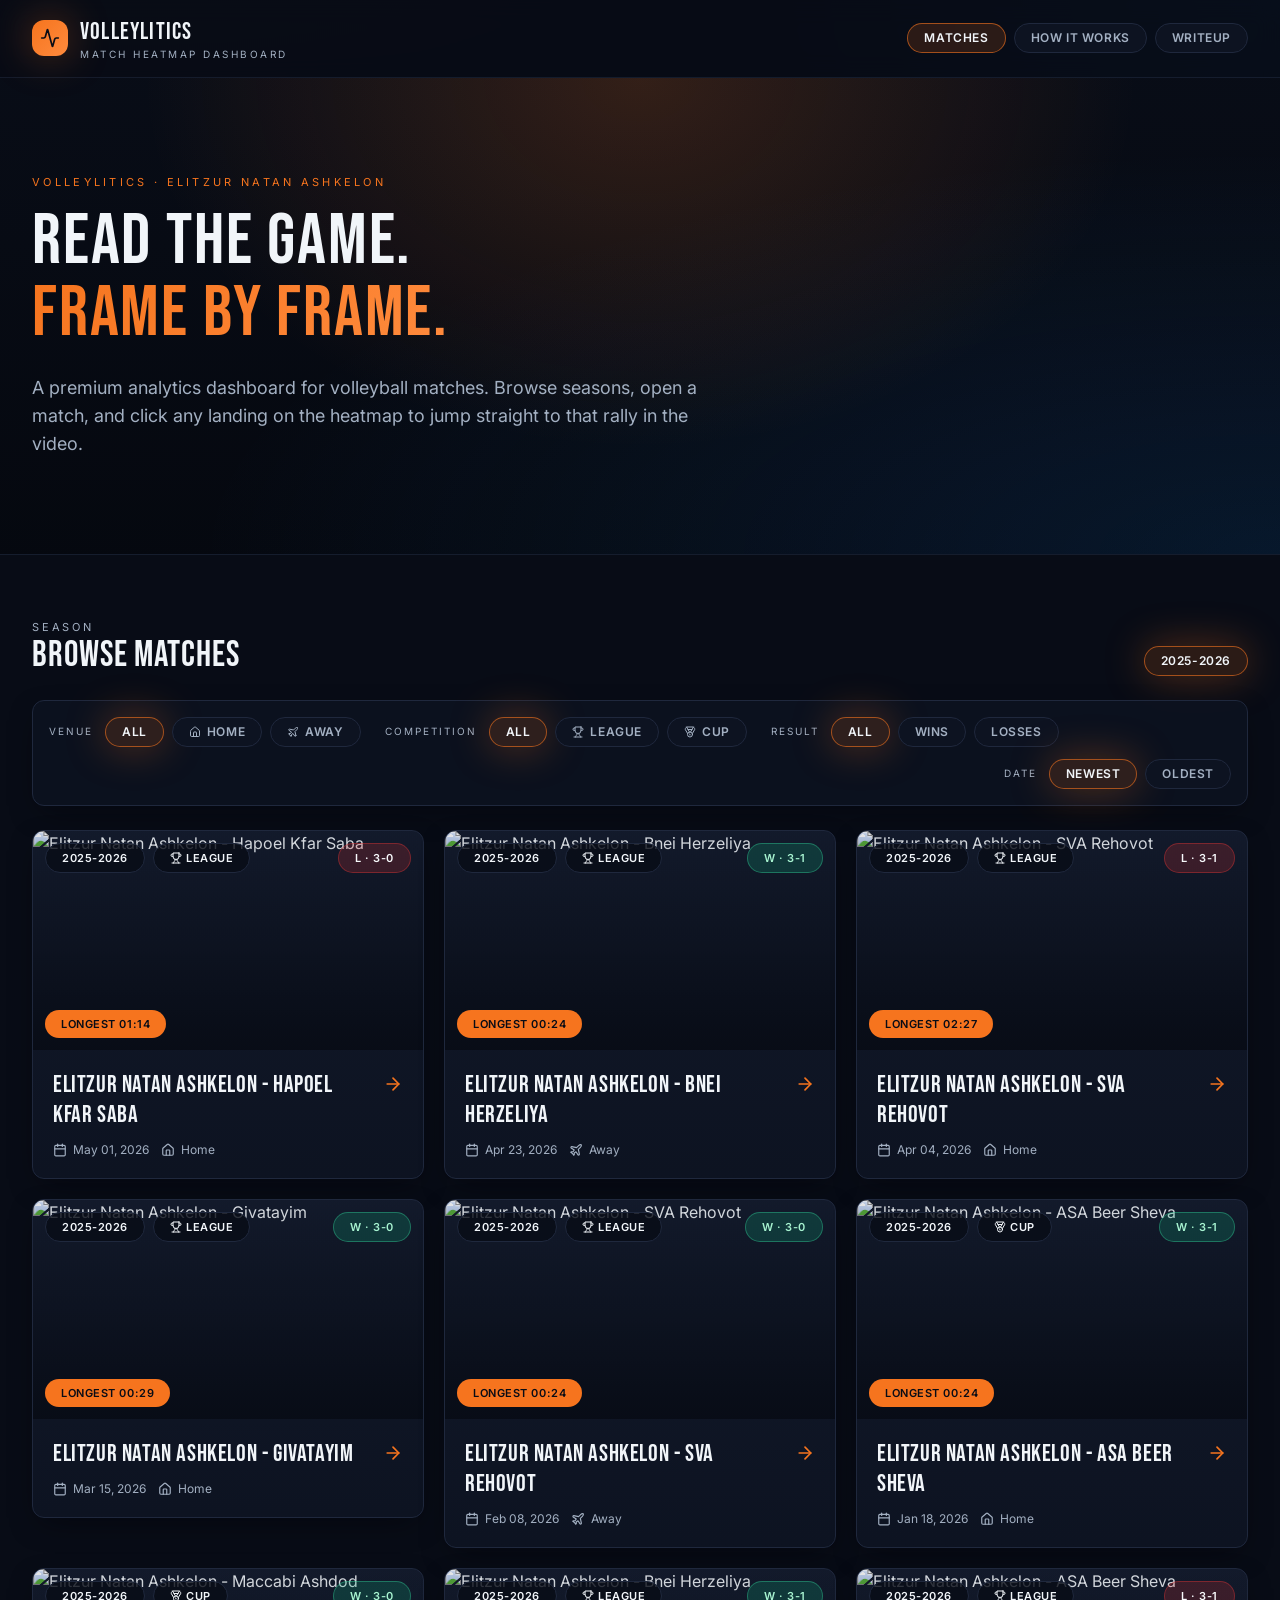
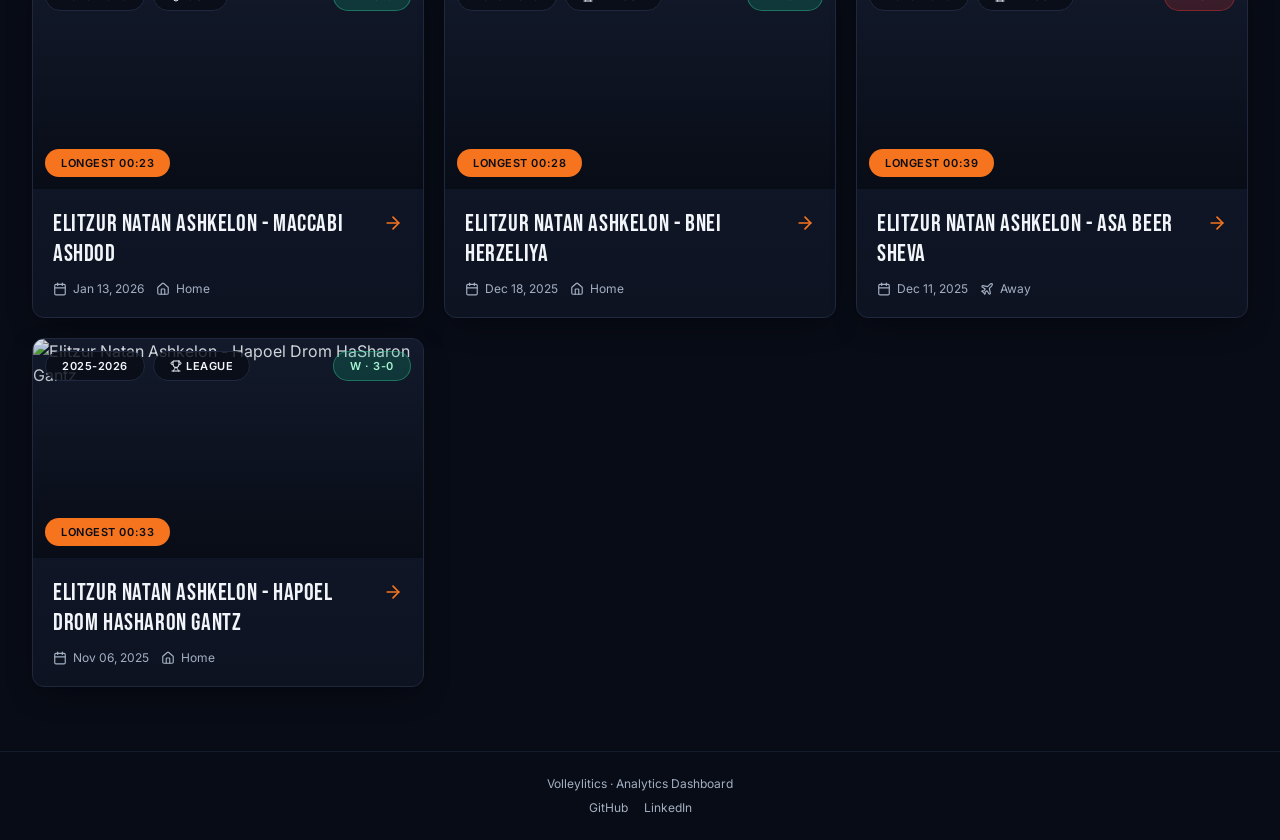
==== commit 778344fc: "buttons update" ====
--- a/docs/index.html
+++ b/docs/index.html
@@ -14,8 +14,8 @@
     <meta property="og:title" content="Volleylitics — Match Heatmap Dashboard" />
     <meta property="og:description" content="Premium volleyball analytics dashboard with interactive landing heatmaps." />
     <meta property="og:type" content="website" />
-    <script type="module" crossorigin src="./assets/index-IcIVrjWE.js"></script>
-    <link rel="stylesheet" crossorigin href="./assets/index-DXeF3Oxb.css">
+    <script type="module" crossorigin src="./assets/index-MfIy22g_.js"></script>
+    <link rel="stylesheet" crossorigin href="./assets/index-C1KJaSpl.css">
   </head>
   <body>
     <div id="root"></div>
--- a/docs/assets/index-C1KJaSpl.css
+++ b/docs/assets/index-C1KJaSpl.css
@@ -0,0 +1 @@
+*,:before,:after{--tw-border-spacing-x: 0;--tw-border-spacing-y: 0;--tw-translate-x: 0;--tw-translate-y: 0;--tw-rotate: 0;--tw-skew-x: 0;--tw-skew-y: 0;--tw-scale-x: 1;--tw-scale-y: 1;--tw-pan-x: ;--tw-pan-y: ;--tw-pinch-zoom: ;--tw-scroll-snap-strictness: proximity;--tw-gradient-from-position: ;--tw-gradient-via-position: ;--tw-gradient-to-position: ;--tw-ordinal: ;--tw-slashed-zero: ;--tw-numeric-figure: ;--tw-numeric-spacing: ;--tw-numeric-fraction: ;--tw-ring-inset: ;--tw-ring-offset-width: 0px;--tw-ring-offset-color: #fff;--tw-ring-color: rgb(59 130 246 / .5);--tw-ring-offset-shadow: 0 0 #0000;--tw-ring-shadow: 0 0 #0000;--tw-shadow: 0 0 #0000;--tw-shadow-colored: 0 0 #0000;--tw-blur: ;--tw-brightness: ;--tw-contrast: ;--tw-grayscale: ;--tw-hue-rotate: ;--tw-invert: ;--tw-saturate: ;--tw-sepia: ;--tw-drop-shadow: ;--tw-backdrop-blur: ;--tw-backdrop-brightness: ;--tw-backdrop-contrast: ;--tw-backdrop-grayscale: ;--tw-backdrop-hue-rotate: ;--tw-backdrop-invert: ;--tw-backdrop-opacity: ;--tw-backdrop-saturate: ;--tw-backdrop-sepia: ;--tw-contain-size: ;--tw-contain-layout: ;--tw-contain-paint: ;--tw-contain-style: }::backdrop{--tw-border-spacing-x: 0;--tw-border-spacing-y: 0;--tw-translate-x: 0;--tw-translate-y: 0;--tw-rotate: 0;--tw-skew-x: 0;--tw-skew-y: 0;--tw-scale-x: 1;--tw-scale-y: 1;--tw-pan-x: ;--tw-pan-y: ;--tw-pinch-zoom: ;--tw-scroll-snap-strictness: proximity;--tw-gradient-from-position: ;--tw-gradient-via-position: ;--tw-gradient-to-position: ;--tw-ordinal: ;--tw-slashed-zero: ;--tw-numeric-figure: ;--tw-numeric-spacing: ;--tw-numeric-fraction: ;--tw-ring-inset: ;--tw-ring-offset-width: 0px;--tw-ring-offset-color: #fff;--tw-ring-color: rgb(59 130 246 / .5);--tw-ring-offset-shadow: 0 0 #0000;--tw-ring-shadow: 0 0 #0000;--tw-shadow: 0 0 #0000;--tw-shadow-colored: 0 0 #0000;--tw-blur: ;--tw-brightness: ;--tw-contrast: ;--tw-grayscale: ;--tw-hue-rotate: ;--tw-invert: ;--tw-saturate: ;--tw-sepia: ;--tw-drop-shadow: ;--tw-backdrop-blur: ;--tw-backdrop-brightness: ;--tw-backdrop-contrast: ;--tw-backdrop-grayscale: ;--tw-backdrop-hue-rotate: ;--tw-backdrop-invert: ;--tw-backdrop-opacity: ;--tw-backdrop-saturate: ;--tw-backdrop-sepia: ;--tw-contain-size: ;--tw-contain-layout: ;--tw-contain-paint: ;--tw-contain-style: }*,:before,:after{box-sizing:border-box;border-width:0;border-style:solid;border-color:#e5e7eb}:before,:after{--tw-content: ""}html,:host{line-height:1.5;-webkit-text-size-adjust:100%;-moz-tab-size:4;-o-tab-size:4;tab-size:4;font-family:Inter,ui-sans-serif,system-ui,sans-serif;font-feature-settings:normal;font-variation-settings:normal;-webkit-tap-highlight-color:transparent}body{margin:0;line-height:inherit}hr{height:0;color:inherit;border-top-width:1px}abbr:where([title]){-webkit-text-decoration:underline dotted;text-decoration:underline dotted}h1,h2,h3,h4,h5,h6{font-size:inherit;font-weight:inherit}a{color:inherit;text-decoration:inherit}b,strong{font-weight:bolder}code,kbd,samp,pre{font-family:ui-monospace,SFMono-Regular,Menlo,Monaco,Consolas,Liberation Mono,Courier New,monospace;font-feature-settings:normal;font-variation-settings:normal;font-size:1em}small{font-size:80%}sub,sup{font-size:75%;line-height:0;position:relative;vertical-align:baseline}sub{bottom:-.25em}sup{top:-.5em}table{text-indent:0;border-color:inherit;border-collapse:collapse}button,input,optgroup,select,textarea{font-family:inherit;font-feature-settings:inherit;font-variation-settings:inherit;font-size:100%;font-weight:inherit;line-height:inherit;letter-spacing:inherit;color:inherit;margin:0;padding:0}button,select{text-transform:none}button,input:where([type=button]),input:where([type=reset]),input:where([type=submit]){-webkit-appearance:button;background-color:transparent;background-image:none}:-moz-focusring{outline:auto}:-moz-ui-invalid{box-shadow:none}progress{vertical-align:baseline}::-webkit-inner-spin-button,::-webkit-outer-spin-button{height:auto}[type=search]{-webkit-appearance:textfield;outline-offset:-2px}::-webkit-search-decoration{-webkit-appearance:none}::-webkit-file-upload-button{-webkit-appearance:button;font:inherit}summary{display:list-item}blockquote,dl,dd,h1,h2,h3,h4,h5,h6,hr,figure,p,pre{margin:0}fieldset{margin:0;padding:0}legend{padding:0}ol,ul,menu{list-style:none;margin:0;padding:0}dialog{padding:0}textarea{resize:vertical}input::-moz-placeholder,textarea::-moz-placeholder{opacity:1;color:#9ca3af}input::placeholder,textarea::placeholder{opacity:1;color:#9ca3af}button,[role=button]{cursor:pointer}:disabled{cursor:default}img,svg,video,canvas,audio,iframe,embed,object{display:block;vertical-align:middle}img,video{max-width:100%;height:auto}[hidden]:where(:not([hidden=until-found])){display:none}:root{--background: 222 47% 6%;--foreground: 210 40% 96%;--surface: 222 44% 9%;--surface-elevated: 222 40% 12%;--surface-hover: 222 38% 15%;--card: 222 44% 9%;--card-foreground: 210 40% 96%;--popover: 222 44% 10%;--popover-foreground: 210 40% 96%;--primary: 24 92% 54%;--primary-foreground: 222 47% 6%;--primary-glow: 24 100% 62%;--secondary: 210 100% 55%;--secondary-foreground: 222 47% 6%;--accent: 210 100% 55%;--accent-foreground: 222 47% 6%;--muted: 222 30% 18%;--muted-foreground: 215 20% 70%;--destructive: 0 75% 55%;--destructive-foreground: 210 40% 98%;--border: 222 32% 18%;--input: 222 32% 18%;--ring: 24 92% 54%;--radius: .75rem;--set-1: 0 100% 65%;--set-2: 100 64% 44%;--set-3: 214 100% 54%;--set-4: 38 95% 53%;--set-5: 271 75% 71%;--court-outer: 120 25% 41%;--court-surface: 28 70% 55%;--court-line: 0 0% 100%;--gradient-hero: radial-gradient(ellipse at top, hsl(24 92% 54% / .18), transparent 55%), radial-gradient(ellipse at bottom right, hsl(210 100% 55% / .12), transparent 60%), linear-gradient(180deg, hsl(222 47% 6%) 0%, hsl(222 50% 4%) 100%);--gradient-stat: linear-gradient(135deg, hsl(24 92% 54% / .18), hsl(210 100% 55% / .1));--gradient-orange: linear-gradient(135deg, hsl(24 92% 54%), hsl(24 100% 62%));--gradient-blue: linear-gradient(135deg, hsl(210 100% 55%), hsl(200 100% 65%));--shadow-elevated: 0 30px 80px -20px hsl(222 60% 2% / .7);--shadow-card: 0 10px 30px -10px hsl(222 60% 2% / .6);--shadow-glow: 0 0 40px hsl(24 92% 54% / .35);--transition-base: .2s cubic-bezier(.4, 0, .2, 1);--transition-slow: .4s cubic-bezier(.4, 0, .2, 1);--sidebar-background: 222 44% 9%;--sidebar-foreground: 210 40% 96%;--sidebar-primary: 24 92% 54%;--sidebar-primary-foreground: 222 47% 6%;--sidebar-accent: 222 38% 15%;--sidebar-accent-foreground: 210 40% 96%;--sidebar-border: 222 32% 18%;--sidebar-ring: 24 92% 54%}*{border-color:hsl(var(--border))}html,body,#root{min-height:100vh}body{background-color:hsl(var(--background));color:hsl(var(--foreground));-webkit-font-smoothing:antialiased;-moz-osx-font-smoothing:grayscale;font-family:Inter,ui-sans-serif,system-ui,sans-serif;background:radial-gradient(1200px 600px at 10% -10%,hsl(24 92% 54% / .08),transparent 60%),radial-gradient(900px 500px at 100% 0%,hsl(210 100% 55% / .07),transparent 60%),hsl(var(--background))}h1,h2,h3,.display{font-family:Bebas Neue,Inter,sans-serif;letter-spacing:.02em}.num{font-family:Bebas Neue,Inter,sans-serif;font-feature-settings:"tnum"}::-moz-selection{background:hsl(var(--primary) / .35);color:hsl(var(--foreground))}::selection{background:hsl(var(--primary) / .35);color:hsl(var(--foreground))}.container{width:100%;margin-right:auto;margin-left:auto;padding-right:2rem;padding-left:2rem}@media (min-width: 1400px){.container{max-width:1400px}}.prose{color:var(--tw-prose-body);max-width:65ch}.prose :where(p):not(:where([class~=not-prose],[class~=not-prose] *)){margin-top:1.25em;margin-bottom:1.25em}.prose :where([class~=lead]):not(:where([class~=not-prose],[class~=not-prose] *)){color:var(--tw-prose-lead);font-size:1.25em;line-height:1.6;margin-top:1.2em;margin-bottom:1.2em}.prose :where(a):not(:where([class~=not-prose],[class~=not-prose] *)){color:var(--tw-prose-links);text-decoration:underline;font-weight:500}.prose :where(strong):not(:where([class~=not-prose],[class~=not-prose] *)){color:var(--tw-prose-bold);font-weight:600}.prose :where(a strong):not(:where([class~=not-prose],[class~=not-prose] *)){color:inherit}.prose :where(blockquote strong):not(:where([class~=not-prose],[class~=not-prose] *)){color:inherit}.prose :where(thead th strong):not(:where([class~=not-prose],[class~=not-prose] *)){color:inherit}.prose :where(ol):not(:where([class~=not-prose],[class~=not-prose] *)){list-style-type:decimal;margin-top:1.25em;margin-bottom:1.25em;padding-inline-start:1.625em}.prose :where(ol[type=A]):not(:where([class~=not-prose],[class~=not-prose] *)){list-style-type:upper-alpha}.prose :where(ol[type=a]):not(:where([class~=not-prose],[class~=not-prose] *)){list-style-type:lower-alpha}.prose :where(ol[type=A s]):not(:where([class~=not-prose],[class~=not-prose] *)){list-style-type:upper-alpha}.prose :where(ol[type=a s]):not(:where([class~=not-prose],[class~=not-prose] *)){list-style-type:lower-alpha}.prose :where(ol[type=I]):not(:where([class~=not-prose],[class~=not-prose] *)){list-style-type:upper-roman}.prose :where(ol[type=i]):not(:where([class~=not-prose],[class~=not-prose] *)){list-style-type:lower-roman}.prose :where(ol[type=I s]):not(:where([class~=not-prose],[class~=not-prose] *)){list-style-type:upper-roman}.prose :where(ol[type=i s]):not(:where([class~=not-prose],[class~=not-prose] *)){list-style-type:lower-roman}.prose :where(ol[type="1"]):not(:where([class~=not-prose],[class~=not-prose] *)){list-style-type:decimal}.prose :where(ul):not(:where([class~=not-prose],[class~=not-prose] *)){list-style-type:disc;margin-top:1.25em;margin-bottom:1.25em;padding-inline-start:1.625em}.prose :where(ol>li):not(:where([class~=not-prose],[class~=not-prose] *))::marker{font-weight:400;color:var(--tw-prose-counters)}.prose :where(ul>li):not(:where([class~=not-prose],[class~=not-prose] *))::marker{color:var(--tw-prose-bullets)}.prose :where(dt):not(:where([class~=not-prose],[class~=not-prose] *)){color:var(--tw-prose-headings);font-weight:600;margin-top:1.25em}.prose :where(hr):not(:where([class~=not-prose],[class~=not-prose] *)){border-color:var(--tw-prose-hr);border-top-width:1px;margin-top:3em;margin-bottom:3em}.prose :where(blockquote):not(:where([class~=not-prose],[class~=not-prose] *)){font-weight:500;font-style:italic;color:var(--tw-prose-quotes);border-inline-start-width:.25rem;border-inline-start-color:var(--tw-prose-quote-borders);quotes:"“""”""‘""’";margin-top:1.6em;margin-bottom:1.6em;padding-inline-start:1em}.prose :where(blockquote p:first-of-type):not(:where([class~=not-prose],[class~=not-prose] *)):before{content:open-quote}.prose :where(blockquote p:last-of-type):not(:where([class~=not-prose],[class~=not-prose] *)):after{content:close-quote}.prose :where(h1):not(:where([class~=not-prose],[class~=not-prose] *)){color:var(--tw-prose-headings);font-weight:800;font-size:2.25em;margin-top:0;margin-bottom:.8888889em;line-height:1.1111111}.prose :where(h1 strong):not(:where([class~=not-prose],[class~=not-prose] *)){font-weight:900;color:inherit}.prose :where(h2):not(:where([class~=not-prose],[class~=not-prose] *)){color:var(--tw-prose-headings);font-weight:700;font-size:1.5em;margin-top:2em;margin-bottom:1em;line-height:1.3333333}.prose :where(h2 strong):not(:where([class~=not-prose],[class~=not-prose] *)){font-weight:800;color:inherit}.prose :where(h3):not(:where([class~=not-prose],[class~=not-prose] *)){color:var(--tw-prose-headings);font-weight:600;font-size:1.25em;margin-top:1.6em;margin-bottom:.6em;line-height:1.6}.prose :where(h3 strong):not(:where([class~=not-prose],[class~=not-prose] *)){font-weight:700;color:inherit}.prose :where(h4):not(:where([class~=not-prose],[class~=not-prose] *)){color:var(--tw-prose-headings);font-weight:600;margin-top:1.5em;margin-bottom:.5em;line-height:1.5}.prose :where(h4 strong):not(:where([class~=not-prose],[class~=not-prose] *)){font-weight:700;color:inherit}.prose :where(img):not(:where([class~=not-prose],[class~=not-prose] *)){margin-top:2em;margin-bottom:2em}.prose :where(picture):not(:where([class~=not-prose],[class~=not-prose] *)){display:block;margin-top:2em;margin-bottom:2em}.prose :where(video):not(:where([class~=not-prose],[class~=not-prose] *)){margin-top:2em;margin-bottom:2em}.prose :where(kbd):not(:where([class~=not-prose],[class~=not-prose] *)){font-weight:500;font-family:inherit;color:var(--tw-prose-kbd);box-shadow:0 0 0 1px rgb(var(--tw-prose-kbd-shadows) / 10%),0 3px rgb(var(--tw-prose-kbd-shadows) / 10%);font-size:.875em;border-radius:.3125rem;padding-top:.1875em;padding-inline-end:.375em;padding-bottom:.1875em;padding-inline-start:.375em}.prose :where(code):not(:where([class~=not-prose],[class~=not-prose] *)){color:var(--tw-prose-code);font-weight:600;font-size:.875em}.prose :where(code):not(:where([class~=not-prose],[class~=not-prose] *)):before{content:"`"}.prose :where(code):not(:where([class~=not-prose],[class~=not-prose] *)):after{content:"`"}.prose :where(a code):not(:where([class~=not-prose],[class~=not-prose] *)){color:inherit}.prose :where(h1 code):not(:where([class~=not-prose],[class~=not-prose] *)){color:inherit}.prose :where(h2 code):not(:where([class~=not-prose],[class~=not-prose] *)){color:inherit;font-size:.875em}.prose :where(h3 code):not(:where([class~=not-prose],[class~=not-prose] *)){color:inherit;font-size:.9em}.prose :where(h4 code):not(:where([class~=not-prose],[class~=not-prose] *)){color:inherit}.prose :where(blockquote code):not(:where([class~=not-prose],[class~=not-prose] *)){color:inherit}.prose :where(thead th code):not(:where([class~=not-prose],[class~=not-prose] *)){color:inherit}.prose :where(pre):not(:where([class~=not-prose],[class~=not-prose] *)){color:var(--tw-prose-pre-code);background-color:var(--tw-prose-pre-bg);overflow-x:auto;font-weight:400;font-size:.875em;line-height:1.7142857;margin-top:1.7142857em;margin-bottom:1.7142857em;border-radius:.375rem;padding-top:.8571429em;padding-inline-end:1.1428571em;padding-bottom:.8571429em;padding-inline-start:1.1428571em}.prose :where(pre code):not(:where([class~=not-prose],[class~=not-prose] *)){background-color:transparent;border-width:0;border-radius:0;padding:0;font-weight:inherit;color:inherit;font-size:inherit;font-family:inherit;line-height:inherit}.prose :where(pre code):not(:where([class~=not-prose],[class~=not-prose] *)):before{content:none}.prose :where(pre code):not(:where([class~=not-prose],[class~=not-prose] *)):after{content:none}.prose :where(table):not(:where([class~=not-prose],[class~=not-prose] *)){width:100%;table-layout:auto;margin-top:2em;margin-bottom:2em;font-size:.875em;line-height:1.7142857}.prose :where(thead):not(:where([class~=not-prose],[class~=not-prose] *)){border-bottom-width:1px;border-bottom-color:var(--tw-prose-th-borders)}.prose :where(thead th):not(:where([class~=not-prose],[class~=not-prose] *)){color:var(--tw-prose-headings);font-weight:600;vertical-align:bottom;padding-inline-end:.5714286em;padding-bottom:.5714286em;padding-inline-start:.5714286em}.prose :where(tbody tr):not(:where([class~=not-prose],[class~=not-prose] *)){border-bottom-width:1px;border-bottom-color:var(--tw-prose-td-borders)}.prose :where(tbody tr:last-child):not(:where([class~=not-prose],[class~=not-prose] *)){border-bottom-width:0}.prose :where(tbody td):not(:where([class~=not-prose],[class~=not-prose] *)){vertical-align:baseline}.prose :where(tfoot):not(:where([class~=not-prose],[class~=not-prose] *)){border-top-width:1px;border-top-color:var(--tw-prose-th-borders)}.prose :where(tfoot td):not(:where([class~=not-prose],[class~=not-prose] *)){vertical-align:top}.prose :where(th,td):not(:where([class~=not-prose],[class~=not-prose] *)){text-align:start}.prose :where(figure>*):not(:where([class~=not-prose],[class~=not-prose] *)){margin-top:0;margin-bottom:0}.prose :where(figcaption):not(:where([class~=not-prose],[class~=not-prose] *)){color:var(--tw-prose-captions);font-size:.875em;line-height:1.4285714;margin-top:.8571429em}.prose{--tw-prose-body: #374151;--tw-prose-headings: #111827;--tw-prose-lead: #4b5563;--tw-prose-links: #111827;--tw-prose-bold: #111827;--tw-prose-counters: #6b7280;--tw-prose-bullets: #d1d5db;--tw-prose-hr: #e5e7eb;--tw-prose-quotes: #111827;--tw-prose-quote-borders: #e5e7eb;--tw-prose-captions: #6b7280;--tw-prose-kbd: #111827;--tw-prose-kbd-shadows: 17 24 39;--tw-prose-code: #111827;--tw-prose-pre-code: #e5e7eb;--tw-prose-pre-bg: #1f2937;--tw-prose-th-borders: #d1d5db;--tw-prose-td-borders: #e5e7eb;--tw-prose-invert-body: #d1d5db;--tw-prose-invert-headings: #fff;--tw-prose-invert-lead: #9ca3af;--tw-prose-invert-links: #fff;--tw-prose-invert-bold: #fff;--tw-prose-invert-counters: #9ca3af;--tw-prose-invert-bullets: #4b5563;--tw-prose-invert-hr: #374151;--tw-prose-invert-quotes: #f3f4f6;--tw-prose-invert-quote-borders: #374151;--tw-prose-invert-captions: #9ca3af;--tw-prose-invert-kbd: #fff;--tw-prose-invert-kbd-shadows: 255 255 255;--tw-prose-invert-code: #fff;--tw-prose-invert-pre-code: #d1d5db;--tw-prose-invert-pre-bg: rgb(0 0 0 / 50%);--tw-prose-invert-th-borders: #4b5563;--tw-prose-invert-td-borders: #374151;font-size:1rem;line-height:1.75}.prose :where(picture>img):not(:where([class~=not-prose],[class~=not-prose] *)){margin-top:0;margin-bottom:0}.prose :where(li):not(:where([class~=not-prose],[class~=not-prose] *)){margin-top:.5em;margin-bottom:.5em}.prose :where(ol>li):not(:where([class~=not-prose],[class~=not-prose] *)){padding-inline-start:.375em}.prose :where(ul>li):not(:where([class~=not-prose],[class~=not-prose] *)){padding-inline-start:.375em}.prose :where(.prose>ul>li p):not(:where([class~=not-prose],[class~=not-prose] *)){margin-top:.75em;margin-bottom:.75em}.prose :where(.prose>ul>li>p:first-child):not(:where([class~=not-prose],[class~=not-prose] *)){margin-top:1.25em}.prose :where(.prose>ul>li>p:last-child):not(:where([class~=not-prose],[class~=not-prose] *)){margin-bottom:1.25em}.prose :where(.prose>ol>li>p:first-child):not(:where([class~=not-prose],[class~=not-prose] *)){margin-top:1.25em}.prose :where(.prose>ol>li>p:last-child):not(:where([class~=not-prose],[class~=not-prose] *)){margin-bottom:1.25em}.prose :where(ul ul,ul ol,ol ul,ol ol):not(:where([class~=not-prose],[class~=not-prose] *)){margin-top:.75em;margin-bottom:.75em}.prose :where(dl):not(:where([class~=not-prose],[class~=not-prose] *)){margin-top:1.25em;margin-bottom:1.25em}.prose :where(dd):not(:where([class~=not-prose],[class~=not-prose] *)){margin-top:.5em;padding-inline-start:1.625em}.prose :where(hr+*):not(:where([class~=not-prose],[class~=not-prose] *)){margin-top:0}.prose :where(h2+*):not(:where([class~=not-prose],[class~=not-prose] *)){margin-top:0}.prose :where(h3+*):not(:where([class~=not-prose],[class~=not-prose] *)){margin-top:0}.prose :where(h4+*):not(:where([class~=not-prose],[class~=not-prose] *)){margin-top:0}.prose :where(thead th:first-child):not(:where([class~=not-prose],[class~=not-prose] *)){padding-inline-start:0}.prose :where(thead th:last-child):not(:where([class~=not-prose],[class~=not-prose] *)){padding-inline-end:0}.prose :where(tbody td,tfoot td):not(:where([class~=not-prose],[class~=not-prose] *)){padding-top:.5714286em;padding-inline-end:.5714286em;padding-bottom:.5714286em;padding-inline-start:.5714286em}.prose :where(tbody td:first-child,tfoot td:first-child):not(:where([class~=not-prose],[class~=not-prose] *)){padding-inline-start:0}.prose :where(tbody td:last-child,tfoot td:last-child):not(:where([class~=not-prose],[class~=not-prose] *)){padding-inline-end:0}.prose :where(figure):not(:where([class~=not-prose],[class~=not-prose] *)){margin-top:2em;margin-bottom:2em}.prose :where(.prose>:first-child):not(:where([class~=not-prose],[class~=not-prose] *)){margin-top:0}.prose :where(.prose>:last-child):not(:where([class~=not-prose],[class~=not-prose] *)){margin-bottom:0}.prose-invert{--tw-prose-body: var(--tw-prose-invert-body);--tw-prose-headings: var(--tw-prose-invert-headings);--tw-prose-lead: var(--tw-prose-invert-lead);--tw-prose-links: var(--tw-prose-invert-links);--tw-prose-bold: var(--tw-prose-invert-bold);--tw-prose-counters: var(--tw-prose-invert-counters);--tw-prose-bullets: var(--tw-prose-invert-bullets);--tw-prose-hr: var(--tw-prose-invert-hr);--tw-prose-quotes: var(--tw-prose-invert-quotes);--tw-prose-quote-borders: var(--tw-prose-invert-quote-borders);--tw-prose-captions: var(--tw-prose-invert-captions);--tw-prose-kbd: var(--tw-prose-invert-kbd);--tw-prose-kbd-shadows: var(--tw-prose-invert-kbd-shadows);--tw-prose-code: var(--tw-prose-invert-code);--tw-prose-pre-code: var(--tw-prose-invert-pre-code);--tw-prose-pre-bg: var(--tw-prose-invert-pre-bg);--tw-prose-th-borders: var(--tw-prose-invert-th-borders);--tw-prose-td-borders: var(--tw-prose-invert-td-borders)}.panel{border-radius:.75rem;border-width:1px;border-color:hsl(var(--border));background-color:hsl(var(--surface) / .8);--tw-backdrop-blur: blur(4px);-webkit-backdrop-filter:var(--tw-backdrop-blur) var(--tw-backdrop-brightness) var(--tw-backdrop-contrast) var(--tw-backdrop-grayscale) var(--tw-backdrop-hue-rotate) var(--tw-backdrop-invert) var(--tw-backdrop-opacity) var(--tw-backdrop-saturate) var(--tw-backdrop-sepia);backdrop-filter:var(--tw-backdrop-blur) var(--tw-backdrop-brightness) var(--tw-backdrop-contrast) var(--tw-backdrop-grayscale) var(--tw-backdrop-hue-rotate) var(--tw-backdrop-invert) var(--tw-backdrop-opacity) var(--tw-backdrop-saturate) var(--tw-backdrop-sepia);box-shadow:var(--shadow-card)}.panel-elevated{border-radius:.75rem;border-width:1px;border-color:hsl(var(--border));background-color:hsl(var(--surface) / .8);--tw-backdrop-blur: blur(4px);-webkit-backdrop-filter:var(--tw-backdrop-blur) var(--tw-backdrop-brightness) var(--tw-backdrop-contrast) var(--tw-backdrop-grayscale) var(--tw-backdrop-hue-rotate) var(--tw-backdrop-invert) var(--tw-backdrop-opacity) var(--tw-backdrop-saturate) var(--tw-backdrop-sepia);backdrop-filter:var(--tw-backdrop-blur) var(--tw-backdrop-brightness) var(--tw-backdrop-contrast) var(--tw-backdrop-grayscale) var(--tw-backdrop-hue-rotate) var(--tw-backdrop-invert) var(--tw-backdrop-opacity) var(--tw-backdrop-saturate) var(--tw-backdrop-sepia);box-shadow:var(--shadow-card);background:linear-gradient(180deg,hsl(var(--surface-elevated)),hsl(var(--surface)))}.pill{display:inline-flex;align-items:center;justify-content:center;border-radius:9999px;padding:.375rem 1rem;font-size:.75rem;line-height:1rem;font-weight:600;text-transform:uppercase;letter-spacing:.05em;transition-property:color,background-color,border-color,text-decoration-color,fill,stroke;transition-timing-function:cubic-bezier(.4,0,.2,1);transition-duration:.15s}.stat-card{border-radius:.75rem;border-width:1px;border-color:hsl(var(--border));background-color:hsl(var(--surface) / .8);--tw-backdrop-blur: blur(4px);-webkit-backdrop-filter:var(--tw-backdrop-blur) var(--tw-backdrop-brightness) var(--tw-backdrop-contrast) var(--tw-backdrop-grayscale) var(--tw-backdrop-hue-rotate) var(--tw-backdrop-invert) var(--tw-backdrop-opacity) var(--tw-backdrop-saturate) var(--tw-backdrop-sepia);backdrop-filter:var(--tw-backdrop-blur) var(--tw-backdrop-brightness) var(--tw-backdrop-contrast) var(--tw-backdrop-grayscale) var(--tw-backdrop-hue-rotate) var(--tw-backdrop-invert) var(--tw-backdrop-opacity) var(--tw-backdrop-saturate) var(--tw-backdrop-sepia);box-shadow:var(--shadow-card);background:linear-gradient(180deg,hsl(var(--surface-elevated)),hsl(var(--surface)));position:relative;overflow:hidden;padding:1.5rem}.stat-card:before{content:"";position:absolute;top:0;right:0;bottom:0;left:0;background:var(--gradient-stat);opacity:.6;pointer-events:none}.sr-only{position:absolute;width:1px;height:1px;padding:0;margin:-1px;overflow:hidden;clip:rect(0,0,0,0);white-space:nowrap;border-width:0}.pointer-events-none{pointer-events:none}.pointer-events-auto{pointer-events:auto}.visible{visibility:visible}.invisible{visibility:hidden}.static{position:static}.fixed{position:fixed}.absolute{position:absolute}.relative{position:relative}.sticky{position:sticky}.inset-0{top:0;right:0;bottom:0;left:0}.inset-x-0{left:0;right:0}.inset-y-0{top:0;bottom:0}.-bottom-12{bottom:-3rem}.-bottom-6{bottom:-1.5rem}.-left-12{left:-3rem}.-right-12{right:-3rem}.-right-6{right:-1.5rem}.-top-12{top:-3rem}.bottom-0{bottom:0}.bottom-3{bottom:.75rem}.left-0{left:0}.left-1{left:.25rem}.left-1\/2{left:50%}.left-2{left:.5rem}.left-3{left:.75rem}.left-\[50\%\]{left:50%}.right-0{right:0}.right-1{right:.25rem}.right-2{right:.5rem}.right-3{right:.75rem}.right-4{right:1rem}.top-0{top:0}.top-1\.5{top:.375rem}.top-1\/2{top:50%}.top-2{top:.5rem}.top-3{top:.75rem}.top-3\.5{top:.875rem}.top-4{top:1rem}.top-\[1px\]{top:1px}.top-\[50\%\]{top:50%}.top-\[60\%\]{top:60%}.top-full{top:100%}.z-10{z-index:10}.z-20{z-index:20}.z-40{z-index:40}.z-50{z-index:50}.z-\[100\]{z-index:100}.z-\[1\]{z-index:1}.-mx-1{margin-left:-.25rem;margin-right:-.25rem}.mx-2{margin-left:.5rem;margin-right:.5rem}.mx-3\.5{margin-left:.875rem;margin-right:.875rem}.mx-auto{margin-left:auto;margin-right:auto}.my-0\.5{margin-top:.125rem;margin-bottom:.125rem}.my-1{margin-top:.25rem;margin-bottom:.25rem}.my-6{margin-top:1.5rem;margin-bottom:1.5rem}.-ml-4{margin-left:-1rem}.-mt-4{margin-top:-1rem}.mb-1{margin-bottom:.25rem}.mb-3{margin-bottom:.75rem}.mb-4{margin-bottom:1rem}.mb-8{margin-bottom:2rem}.ml-0\.5{margin-left:.125rem}.ml-1{margin-left:.25rem}.ml-auto{margin-left:auto}.mr-1{margin-right:.25rem}.mr-2{margin-right:.5rem}.mt-1{margin-top:.25rem}.mt-1\.5{margin-top:.375rem}.mt-2{margin-top:.5rem}.mt-24{margin-top:6rem}.mt-3{margin-top:.75rem}.mt-4{margin-top:1rem}.mt-5{margin-top:1.25rem}.mt-6{margin-top:1.5rem}.mt-8{margin-top:2rem}.mt-auto{margin-top:auto}.block{display:block}.inline-block{display:inline-block}.\!inline{display:inline!important}.inline{display:inline}.flex{display:flex}.inline-flex{display:inline-flex}.table{display:table}.grid{display:grid}.hidden{display:none}.aspect-\[16\/9\]{aspect-ratio:16/9}.aspect-square{aspect-ratio:1 / 1}.aspect-video{aspect-ratio:16 / 9}.size-4{width:1rem;height:1rem}.h-1\.5{height:.375rem}.h-10{height:2.5rem}.h-11{height:2.75rem}.h-12{height:3rem}.h-2{height:.5rem}.h-2\.5{height:.625rem}.h-24{height:6rem}.h-3{height:.75rem}.h-3\.5{height:.875rem}.h-4{height:1rem}.h-40{height:10rem}.h-5{height:1.25rem}.h-6{height:1.5rem}.h-7{height:1.75rem}.h-8{height:2rem}.h-9{height:2.25rem}.h-\[1px\]{height:1px}.h-\[var\(--radix-navigation-menu-viewport-height\)\]{height:var(--radix-navigation-menu-viewport-height)}.h-\[var\(--radix-select-trigger-height\)\]{height:var(--radix-select-trigger-height)}.h-auto{height:auto}.h-full{height:100%}.h-px{height:1px}.h-svh{height:100svh}.max-h-96{max-height:24rem}.max-h-\[300px\]{max-height:300px}.max-h-\[640px\]{max-height:640px}.max-h-\[80vh\]{max-height:80vh}.max-h-\[90vh\]{max-height:90vh}.max-h-screen{max-height:100vh}.min-h-0{min-height:0px}.min-h-\[80px\]{min-height:80px}.min-h-screen{min-height:100vh}.min-h-svh{min-height:100svh}.w-0{width:0px}.w-1{width:.25rem}.w-1\.5{width:.375rem}.w-10{width:2.5rem}.w-11{width:2.75rem}.w-12{width:3rem}.w-2{width:.5rem}.w-2\.5{width:.625rem}.w-20{width:5rem}.w-24{width:6rem}.w-3{width:.75rem}.w-3\.5{width:.875rem}.w-3\/4{width:75%}.w-4{width:1rem}.w-5{width:1.25rem}.w-6{width:1.5rem}.w-64{width:16rem}.w-7{width:1.75rem}.w-72{width:18rem}.w-8{width:2rem}.w-9{width:2.25rem}.w-\[--sidebar-width\]{width:var(--sidebar-width)}.w-\[100px\]{width:100px}.w-\[1px\]{width:1px}.w-auto{width:auto}.w-full{width:100%}.w-max{width:-moz-max-content;width:max-content}.w-px{width:1px}.min-w-0{min-width:0px}.min-w-5{min-width:1.25rem}.min-w-\[12rem\]{min-width:12rem}.min-w-\[64px\]{min-width:64px}.min-w-\[8rem\]{min-width:8rem}.min-w-\[var\(--radix-select-trigger-width\)\]{min-width:var(--radix-select-trigger-width)}.max-w-2xl{max-width:42rem}.max-w-3xl{max-width:48rem}.max-w-6xl{max-width:72rem}.max-w-\[--skeleton-width\]{max-width:var(--skeleton-width)}.max-w-full{max-width:100%}.max-w-lg{max-width:32rem}.max-w-max{max-width:-moz-max-content;max-width:max-content}.max-w-none{max-width:none}.flex-1{flex:1 1 0%}.shrink-0{flex-shrink:0}.grow{flex-grow:1}.grow-0{flex-grow:0}.basis-full{flex-basis:100%}.caption-bottom{caption-side:bottom}.border-collapse{border-collapse:collapse}.-translate-x-1\/2{--tw-translate-x: -50%;transform:translate(var(--tw-translate-x),var(--tw-translate-y)) rotate(var(--tw-rotate)) skew(var(--tw-skew-x)) skewY(var(--tw-skew-y)) scaleX(var(--tw-scale-x)) scaleY(var(--tw-scale-y))}.-translate-x-px{--tw-translate-x: -1px;transform:translate(var(--tw-translate-x),var(--tw-translate-y)) rotate(var(--tw-rotate)) skew(var(--tw-skew-x)) skewY(var(--tw-skew-y)) scaleX(var(--tw-scale-x)) scaleY(var(--tw-scale-y))}.-translate-y-1\/2{--tw-translate-y: -50%;transform:translate(var(--tw-translate-x),var(--tw-translate-y)) rotate(var(--tw-rotate)) skew(var(--tw-skew-x)) skewY(var(--tw-skew-y)) scaleX(var(--tw-scale-x)) scaleY(var(--tw-scale-y))}.translate-x-\[-50\%\]{--tw-translate-x: -50%;transform:translate(var(--tw-translate-x),var(--tw-translate-y)) rotate(var(--tw-rotate)) skew(var(--tw-skew-x)) skewY(var(--tw-skew-y)) scaleX(var(--tw-scale-x)) scaleY(var(--tw-scale-y))}.translate-x-px{--tw-translate-x: 1px;transform:translate(var(--tw-translate-x),var(--tw-translate-y)) rotate(var(--tw-rotate)) skew(var(--tw-skew-x)) skewY(var(--tw-skew-y)) scaleX(var(--tw-scale-x)) scaleY(var(--tw-scale-y))}.translate-y-1{--tw-translate-y: .25rem;transform:translate(var(--tw-translate-x),var(--tw-translate-y)) rotate(var(--tw-rotate)) skew(var(--tw-skew-x)) skewY(var(--tw-skew-y)) scaleX(var(--tw-scale-x)) scaleY(var(--tw-scale-y))}.translate-y-\[-50\%\]{--tw-translate-y: -50%;transform:translate(var(--tw-translate-x),var(--tw-translate-y)) rotate(var(--tw-rotate)) skew(var(--tw-skew-x)) skewY(var(--tw-skew-y)) scaleX(var(--tw-scale-x)) scaleY(var(--tw-scale-y))}.rotate-180{--tw-rotate: 180deg;transform:translate(var(--tw-translate-x),var(--tw-translate-y)) rotate(var(--tw-rotate)) skew(var(--tw-skew-x)) skewY(var(--tw-skew-y)) scaleX(var(--tw-scale-x)) scaleY(var(--tw-scale-y))}.rotate-45{--tw-rotate: 45deg;transform:translate(var(--tw-translate-x),var(--tw-translate-y)) rotate(var(--tw-rotate)) skew(var(--tw-skew-x)) skewY(var(--tw-skew-y)) scaleX(var(--tw-scale-x)) scaleY(var(--tw-scale-y))}.rotate-90{--tw-rotate: 90deg;transform:translate(var(--tw-translate-x),var(--tw-translate-y)) rotate(var(--tw-rotate)) skew(var(--tw-skew-x)) skewY(var(--tw-skew-y)) scaleX(var(--tw-scale-x)) scaleY(var(--tw-scale-y))}.transform{transform:translate(var(--tw-translate-x),var(--tw-translate-y)) rotate(var(--tw-rotate)) skew(var(--tw-skew-x)) skewY(var(--tw-skew-y)) scaleX(var(--tw-scale-x)) scaleY(var(--tw-scale-y))}@keyframes pulse{50%{opacity:.5}}.animate-pulse{animation:pulse 2s cubic-bezier(.4,0,.6,1) infinite}.cursor-default{cursor:default}.cursor-pointer{cursor:pointer}.touch-none{touch-action:none}.select-none{-webkit-user-select:none;-moz-user-select:none;user-select:none}.list-none{list-style-type:none}.grid-cols-1{grid-template-columns:repeat(1,minmax(0,1fr))}.grid-cols-2{grid-template-columns:repeat(2,minmax(0,1fr))}.flex-row{flex-direction:row}.flex-col{flex-direction:column}.flex-col-reverse{flex-direction:column-reverse}.flex-wrap{flex-wrap:wrap}.place-items-center{place-items:center}.items-start{align-items:flex-start}.items-end{align-items:flex-end}.items-center{align-items:center}.items-baseline{align-items:baseline}.items-stretch{align-items:stretch}.justify-end{justify-content:flex-end}.justify-center{justify-content:center}.justify-between{justify-content:space-between}.gap-1{gap:.25rem}.gap-1\.5{gap:.375rem}.gap-2{gap:.5rem}.gap-3{gap:.75rem}.gap-4{gap:1rem}.gap-5{gap:1.25rem}.gap-6{gap:1.5rem}.gap-x-6{-moz-column-gap:1.5rem;column-gap:1.5rem}.gap-y-3{row-gap:.75rem}.space-x-1>:not([hidden])~:not([hidden]){--tw-space-x-reverse: 0;margin-right:calc(.25rem * var(--tw-space-x-reverse));margin-left:calc(.25rem * calc(1 - var(--tw-space-x-reverse)))}.space-x-4>:not([hidden])~:not([hidden]){--tw-space-x-reverse: 0;margin-right:calc(1rem * var(--tw-space-x-reverse));margin-left:calc(1rem * calc(1 - var(--tw-space-x-reverse)))}.space-y-1>:not([hidden])~:not([hidden]){--tw-space-y-reverse: 0;margin-top:calc(.25rem * calc(1 - var(--tw-space-y-reverse)));margin-bottom:calc(.25rem * var(--tw-space-y-reverse))}.space-y-1\.5>:not([hidden])~:not([hidden]){--tw-space-y-reverse: 0;margin-top:calc(.375rem * calc(1 - var(--tw-space-y-reverse)));margin-bottom:calc(.375rem * var(--tw-space-y-reverse))}.space-y-10>:not([hidden])~:not([hidden]){--tw-space-y-reverse: 0;margin-top:calc(2.5rem * calc(1 - var(--tw-space-y-reverse)));margin-bottom:calc(2.5rem * var(--tw-space-y-reverse))}.space-y-16>:not([hidden])~:not([hidden]){--tw-space-y-reverse: 0;margin-top:calc(4rem * calc(1 - var(--tw-space-y-reverse)));margin-bottom:calc(4rem * var(--tw-space-y-reverse))}.space-y-2>:not([hidden])~:not([hidden]){--tw-space-y-reverse: 0;margin-top:calc(.5rem * calc(1 - var(--tw-space-y-reverse)));margin-bottom:calc(.5rem * var(--tw-space-y-reverse))}.space-y-3>:not([hidden])~:not([hidden]){--tw-space-y-reverse: 0;margin-top:calc(.75rem * calc(1 - var(--tw-space-y-reverse)));margin-bottom:calc(.75rem * var(--tw-space-y-reverse))}.space-y-4>:not([hidden])~:not([hidden]){--tw-space-y-reverse: 0;margin-top:calc(1rem * calc(1 - var(--tw-space-y-reverse)));margin-bottom:calc(1rem * var(--tw-space-y-reverse))}.space-y-5>:not([hidden])~:not([hidden]){--tw-space-y-reverse: 0;margin-top:calc(1.25rem * calc(1 - var(--tw-space-y-reverse)));margin-bottom:calc(1.25rem * var(--tw-space-y-reverse))}.space-y-6>:not([hidden])~:not([hidden]){--tw-space-y-reverse: 0;margin-top:calc(1.5rem * calc(1 - var(--tw-space-y-reverse)));margin-bottom:calc(1.5rem * var(--tw-space-y-reverse))}.divide-y>:not([hidden])~:not([hidden]){--tw-divide-y-reverse: 0;border-top-width:calc(1px * calc(1 - var(--tw-divide-y-reverse)));border-bottom-width:calc(1px * var(--tw-divide-y-reverse))}.divide-border>:not([hidden])~:not([hidden]){border-color:hsl(var(--border))}.overflow-auto{overflow:auto}.overflow-hidden{overflow:hidden}.overflow-x-auto{overflow-x:auto}.overflow-y-auto{overflow-y:auto}.overflow-x-hidden{overflow-x:hidden}.truncate{overflow:hidden;text-overflow:ellipsis;white-space:nowrap}.whitespace-nowrap{white-space:nowrap}.break-words{overflow-wrap:break-word}.rounded{border-radius:.25rem}.rounded-\[2px\]{border-radius:2px}.rounded-\[inherit\]{border-radius:inherit}.rounded-full{border-radius:9999px}.rounded-lg{border-radius:var(--radius)}.rounded-md{border-radius:calc(var(--radius) - 2px)}.rounded-sm{border-radius:calc(var(--radius) - 4px)}.rounded-xl{border-radius:.75rem}.rounded-t-\[10px\]{border-top-left-radius:10px;border-top-right-radius:10px}.rounded-tl-sm{border-top-left-radius:calc(var(--radius) - 4px)}.border{border-width:1px}.border-2{border-width:2px}.border-\[1\.5px\]{border-width:1.5px}.border-y{border-top-width:1px;border-bottom-width:1px}.border-b{border-bottom-width:1px}.border-l{border-left-width:1px}.border-l-4{border-left-width:4px}.border-r{border-right-width:1px}.border-t{border-top-width:1px}.border-dashed{border-style:dashed}.border-\[--color-border\]{border-color:var(--color-border)}.border-border{border-color:hsl(var(--border))}.border-border\/50{border-color:hsl(var(--border) / .5)}.border-border\/60{border-color:hsl(var(--border) / .6)}.border-destructive{border-color:hsl(var(--destructive))}.border-destructive\/40{border-color:hsl(var(--destructive) / .4)}.border-destructive\/50{border-color:hsl(var(--destructive) / .5)}.border-emerald-400\/40{border-color:#34d39966}.border-input{border-color:hsl(var(--input))}.border-primary{border-color:hsl(var(--primary))}.border-primary\/60{border-color:hsl(var(--primary) / .6)}.border-sidebar-border{border-color:hsl(var(--sidebar-border))}.border-transparent{border-color:transparent}.border-l-muted{border-left-color:hsl(var(--muted))}.border-l-set-1{border-left-color:hsl(var(--set-1))}.border-l-set-2{border-left-color:hsl(var(--set-2))}.border-l-set-3{border-left-color:hsl(var(--set-3))}.border-l-set-4{border-left-color:hsl(var(--set-4))}.border-l-set-5{border-left-color:hsl(var(--set-5))}.border-l-transparent{border-left-color:transparent}.border-t-transparent{border-top-color:transparent}.bg-\[--color-bg\]{background-color:var(--color-bg)}.bg-\[hsl\(var\(--surface\)\)\]\/60{background-color:hsl(var(--surface) / .6)}.bg-\[hsl\(var\(--surface-elevated\)\)\]{background-color:hsl(var(--surface-elevated))}.bg-accent{background-color:hsl(var(--accent))}.bg-background{background-color:hsl(var(--background))}.bg-background\/40{background-color:hsl(var(--background) / .4)}.bg-background\/70{background-color:hsl(var(--background) / .7)}.bg-background\/80{background-color:hsl(var(--background) / .8)}.bg-background\/90{background-color:hsl(var(--background) / .9)}.bg-black{--tw-bg-opacity: 1;background-color:rgb(0 0 0 / var(--tw-bg-opacity, 1))}.bg-black\/80{background-color:#000c}.bg-border{background-color:hsl(var(--border))}.bg-card{background-color:hsl(var(--card))}.bg-destructive{background-color:hsl(var(--destructive))}.bg-destructive\/20{background-color:hsl(var(--destructive) / .2)}.bg-emerald-500\/20{background-color:#10b98133}.bg-foreground{background-color:hsl(var(--foreground))}.bg-foreground\/10{background-color:hsl(var(--foreground) / .1)}.bg-foreground\/\[0\.02\]{background-color:hsl(var(--foreground) / .02)}.bg-foreground\/\[0\.04\]{background-color:hsl(var(--foreground) / .04)}.bg-muted{background-color:hsl(var(--muted))}.bg-muted-foreground{background-color:hsl(var(--muted-foreground))}.bg-muted\/50{background-color:hsl(var(--muted) / .5)}.bg-popover{background-color:hsl(var(--popover))}.bg-primary{background-color:hsl(var(--primary))}.bg-primary\/15{background-color:hsl(var(--primary) / .15)}.bg-primary\/5{background-color:hsl(var(--primary) / .05)}.bg-primary\/90{background-color:hsl(var(--primary) / .9)}.bg-secondary{background-color:hsl(var(--secondary))}.bg-set-1{background-color:hsl(var(--set-1))}.bg-set-2{background-color:hsl(var(--set-2))}.bg-set-3{background-color:hsl(var(--set-3))}.bg-set-4{background-color:hsl(var(--set-4))}.bg-set-5{background-color:hsl(var(--set-5))}.bg-sidebar{background-color:hsl(var(--sidebar-background))}.bg-sidebar-border{background-color:hsl(var(--sidebar-border))}.bg-surface{background-color:hsl(var(--surface))}.bg-surface-elevated\/60{background-color:hsl(var(--surface-elevated) / .6)}.bg-surface-elevated\/80{background-color:hsl(var(--surface-elevated) / .8)}.bg-surface-hover{background-color:hsl(var(--surface-hover))}.bg-transparent{background-color:transparent}.bg-gradient-hero{background-image:var(--gradient-hero)}.bg-gradient-orange{background-image:var(--gradient-orange)}.bg-gradient-to-t{background-image:linear-gradient(to top,var(--tw-gradient-stops))}.from-background{--tw-gradient-from: hsl(var(--background)) var(--tw-gradient-from-position);--tw-gradient-to: hsl(var(--background) / 0) var(--tw-gradient-to-position);--tw-gradient-stops: var(--tw-gradient-from), var(--tw-gradient-to)}.via-background\/40{--tw-gradient-to: hsl(var(--background) / 0) var(--tw-gradient-to-position);--tw-gradient-stops: var(--tw-gradient-from), hsl(var(--background) / .4) var(--tw-gradient-via-position), var(--tw-gradient-to)}.to-transparent{--tw-gradient-to: transparent var(--tw-gradient-to-position)}.bg-clip-text{-webkit-background-clip:text;background-clip:text}.fill-current{fill:currentColor}.object-contain{-o-object-fit:contain;object-fit:contain}.object-cover{-o-object-fit:cover;object-fit:cover}.p-0{padding:0}.p-1{padding:.25rem}.p-2{padding:.5rem}.p-3{padding:.75rem}.p-4{padding:1rem}.p-5{padding:1.25rem}.p-6{padding:1.5rem}.p-8{padding:2rem}.p-\[1px\]{padding:1px}.px-1{padding-left:.25rem;padding-right:.25rem}.px-2{padding-left:.5rem;padding-right:.5rem}.px-2\.5{padding-left:.625rem;padding-right:.625rem}.px-3{padding-left:.75rem;padding-right:.75rem}.px-4{padding-left:1rem;padding-right:1rem}.px-5{padding-left:1.25rem;padding-right:1.25rem}.px-6{padding-left:1.5rem;padding-right:1.5rem}.px-8{padding-left:2rem;padding-right:2rem}.py-0\.5{padding-top:.125rem;padding-bottom:.125rem}.py-1{padding-top:.25rem;padding-bottom:.25rem}.py-1\.5{padding-top:.375rem;padding-bottom:.375rem}.py-12{padding-top:3rem;padding-bottom:3rem}.py-14{padding-top:3.5rem;padding-bottom:3.5rem}.py-16{padding-top:4rem;padding-bottom:4rem}.py-2{padding-top:.5rem;padding-bottom:.5rem}.py-3{padding-top:.75rem;padding-bottom:.75rem}.py-4{padding-top:1rem;padding-bottom:1rem}.py-5{padding-top:1.25rem;padding-bottom:1.25rem}.py-6{padding-top:1.5rem;padding-bottom:1.5rem}.py-8{padding-top:2rem;padding-bottom:2rem}.pb-3{padding-bottom:.75rem}.pb-4{padding-bottom:1rem}.pb-5{padding-bottom:1.25rem}.pb-6{padding-bottom:1.5rem}.pl-2\.5{padding-left:.625rem}.pl-4{padding-left:1rem}.pl-8{padding-left:2rem}.pl-\[6\.25rem\]{padding-left:6.25rem}.pr-2{padding-right:.5rem}.pr-2\.5{padding-right:.625rem}.pr-8{padding-right:2rem}.pt-0{padding-top:0}.pt-1{padding-top:.25rem}.pt-3{padding-top:.75rem}.pt-4{padding-top:1rem}.pt-5{padding-top:1.25rem}.text-left{text-align:left}.text-center{text-align:center}.text-right{text-align:right}.align-middle{vertical-align:middle}.font-display{font-family:Bebas Neue,Inter,sans-serif}.font-mono{font-family:ui-monospace,SFMono-Regular,Menlo,Monaco,Consolas,Liberation Mono,Courier New,monospace}.text-2xl{font-size:1.5rem;line-height:2rem}.text-3xl{font-size:1.875rem;line-height:2.25rem}.text-4xl{font-size:2.25rem;line-height:2.5rem}.text-5xl{font-size:3rem;line-height:1}.text-6xl{font-size:3.75rem;line-height:1}.text-\[0\.8rem\]{font-size:.8rem}.text-\[10px\]{font-size:10px}.text-\[11px\]{font-size:11px}.text-base{font-size:1rem;line-height:1.5rem}.text-lg{font-size:1.125rem;line-height:1.75rem}.text-sm{font-size:.875rem;line-height:1.25rem}.text-xl{font-size:1.25rem;line-height:1.75rem}.text-xs{font-size:.75rem;line-height:1rem}.font-bold{font-weight:700}.font-medium{font-weight:500}.font-normal{font-weight:400}.font-semibold{font-weight:600}.uppercase{text-transform:uppercase}.tabular-nums{--tw-numeric-spacing: tabular-nums;font-variant-numeric:var(--tw-ordinal) var(--tw-slashed-zero) var(--tw-numeric-figure) var(--tw-numeric-spacing) var(--tw-numeric-fraction)}.leading-\[0\.95\]{line-height:.95}.leading-none{line-height:1}.leading-relaxed{line-height:1.625}.leading-tight{line-height:1.25}.tracking-\[0\.25em\]{letter-spacing:.25em}.tracking-\[0\.2em\]{letter-spacing:.2em}.tracking-\[0\.3em\]{letter-spacing:.3em}.tracking-tight{letter-spacing:-.025em}.tracking-wide{letter-spacing:.025em}.tracking-wider{letter-spacing:.05em}.tracking-widest{letter-spacing:.1em}.text-accent-foreground{color:hsl(var(--accent-foreground))}.text-card-foreground{color:hsl(var(--card-foreground))}.text-current{color:currentColor}.text-destructive{color:hsl(var(--destructive))}.text-destructive-foreground{color:hsl(var(--destructive-foreground))}.text-emerald-200{--tw-text-opacity: 1;color:rgb(167 243 208 / var(--tw-text-opacity, 1))}.text-foreground{color:hsl(var(--foreground))}.text-foreground\/50{color:hsl(var(--foreground) / .5)}.text-foreground\/85{color:hsl(var(--foreground) / .85)}.text-foreground\/90{color:hsl(var(--foreground) / .9)}.text-muted-foreground{color:hsl(var(--muted-foreground))}.text-popover-foreground{color:hsl(var(--popover-foreground))}.text-primary{color:hsl(var(--primary))}.text-primary-foreground{color:hsl(var(--primary-foreground))}.text-primary\/90{color:hsl(var(--primary) / .9)}.text-secondary-foreground{color:hsl(var(--secondary-foreground))}.text-sidebar-foreground{color:hsl(var(--sidebar-foreground))}.text-sidebar-foreground\/70{color:hsl(var(--sidebar-foreground) / .7)}.text-transparent{color:transparent}.underline{text-decoration-line:underline}.underline-offset-4{text-underline-offset:4px}.accent-primary{accent-color:hsl(var(--primary))}.opacity-0{opacity:0}.opacity-50{opacity:.5}.opacity-60{opacity:.6}.opacity-70{opacity:.7}.opacity-90{opacity:.9}.shadow-2xl{--tw-shadow: 0 25px 50px -12px rgb(0 0 0 / .25);--tw-shadow-colored: 0 25px 50px -12px var(--tw-shadow-color);box-shadow:var(--tw-ring-offset-shadow, 0 0 #0000),var(--tw-ring-shadow, 0 0 #0000),var(--tw-shadow)}.shadow-\[0_0_0_1px_hsl\(var\(--sidebar-border\)\)\]{--tw-shadow: 0 0 0 1px hsl(var(--sidebar-border));--tw-shadow-colored: 0 0 0 1px var(--tw-shadow-color);box-shadow:var(--tw-ring-offset-shadow, 0 0 #0000),var(--tw-ring-shadow, 0 0 #0000),var(--tw-shadow)}.shadow-card{--tw-shadow: var(--shadow-card);--tw-shadow-colored: var(--shadow-card);box-shadow:var(--tw-ring-offset-shadow, 0 0 #0000),var(--tw-ring-shadow, 0 0 #0000),var(--tw-shadow)}.shadow-elevated{--tw-shadow: var(--shadow-elevated);--tw-shadow-colored: var(--shadow-elevated);box-shadow:var(--tw-ring-offset-shadow, 0 0 #0000),var(--tw-ring-shadow, 0 0 #0000),var(--tw-shadow)}.shadow-glow{--tw-shadow: var(--shadow-glow);--tw-shadow-colored: var(--shadow-glow);box-shadow:var(--tw-ring-offset-shadow, 0 0 #0000),var(--tw-ring-shadow, 0 0 #0000),var(--tw-shadow)}.shadow-lg{--tw-shadow: 0 10px 15px -3px rgb(0 0 0 / .1), 0 4px 6px -4px rgb(0 0 0 / .1);--tw-shadow-colored: 0 10px 15px -3px var(--tw-shadow-color), 0 4px 6px -4px var(--tw-shadow-color);box-shadow:var(--tw-ring-offset-shadow, 0 0 #0000),var(--tw-ring-shadow, 0 0 #0000),var(--tw-shadow)}.shadow-md{--tw-shadow: 0 4px 6px -1px rgb(0 0 0 / .1), 0 2px 4px -2px rgb(0 0 0 / .1);--tw-shadow-colored: 0 4px 6px -1px var(--tw-shadow-color), 0 2px 4px -2px var(--tw-shadow-color);box-shadow:var(--tw-ring-offset-shadow, 0 0 #0000),var(--tw-ring-shadow, 0 0 #0000),var(--tw-shadow)}.shadow-none{--tw-shadow: 0 0 #0000;--tw-shadow-colored: 0 0 #0000;box-shadow:var(--tw-ring-offset-shadow, 0 0 #0000),var(--tw-ring-shadow, 0 0 #0000),var(--tw-shadow)}.shadow-sm{--tw-shadow: 0 1px 2px 0 rgb(0 0 0 / .05);--tw-shadow-colored: 0 1px 2px 0 var(--tw-shadow-color);box-shadow:var(--tw-ring-offset-shadow, 0 0 #0000),var(--tw-ring-shadow, 0 0 #0000),var(--tw-shadow)}.shadow-xl{--tw-shadow: 0 20px 25px -5px rgb(0 0 0 / .1), 0 8px 10px -6px rgb(0 0 0 / .1);--tw-shadow-colored: 0 20px 25px -5px var(--tw-shadow-color), 0 8px 10px -6px var(--tw-shadow-color);box-shadow:var(--tw-ring-offset-shadow, 0 0 #0000),var(--tw-ring-shadow, 0 0 #0000),var(--tw-shadow)}.shadow-card{--tw-shadow-color: hsl(var(--card));--tw-shadow: var(--tw-shadow-colored)}.outline-none{outline:2px solid transparent;outline-offset:2px}.outline{outline-style:solid}.ring-0{--tw-ring-offset-shadow: var(--tw-ring-inset) 0 0 0 var(--tw-ring-offset-width) var(--tw-ring-offset-color);--tw-ring-shadow: var(--tw-ring-inset) 0 0 0 calc(0px + var(--tw-ring-offset-width)) var(--tw-ring-color);box-shadow:var(--tw-ring-offset-shadow),var(--tw-ring-shadow),var(--tw-shadow, 0 0 #0000)}.ring-2{--tw-ring-offset-shadow: var(--tw-ring-inset) 0 0 0 var(--tw-ring-offset-width) var(--tw-ring-offset-color);--tw-ring-shadow: var(--tw-ring-inset) 0 0 0 calc(2px + var(--tw-ring-offset-width)) var(--tw-ring-color);box-shadow:var(--tw-ring-offset-shadow),var(--tw-ring-shadow),var(--tw-shadow, 0 0 #0000)}.ring-ring{--tw-ring-color: hsl(var(--ring))}.ring-sidebar-ring{--tw-ring-color: hsl(var(--sidebar-ring))}.ring-offset-background{--tw-ring-offset-color: hsl(var(--background))}.blur-2xl{--tw-blur: blur(40px);filter:var(--tw-blur) var(--tw-brightness) var(--tw-contrast) var(--tw-grayscale) var(--tw-hue-rotate) var(--tw-invert) var(--tw-saturate) var(--tw-sepia) var(--tw-drop-shadow)}.drop-shadow{--tw-drop-shadow: drop-shadow(0 1px 2px rgb(0 0 0 / .1)) drop-shadow(0 1px 1px rgb(0 0 0 / .06));filter:var(--tw-blur) var(--tw-brightness) var(--tw-contrast) var(--tw-grayscale) var(--tw-hue-rotate) var(--tw-invert) var(--tw-saturate) var(--tw-sepia) var(--tw-drop-shadow)}.filter{filter:var(--tw-blur) var(--tw-brightness) var(--tw-contrast) var(--tw-grayscale) var(--tw-hue-rotate) var(--tw-invert) var(--tw-saturate) var(--tw-sepia) var(--tw-drop-shadow)}.backdrop-blur-md{--tw-backdrop-blur: blur(12px);-webkit-backdrop-filter:var(--tw-backdrop-blur) var(--tw-backdrop-brightness) var(--tw-backdrop-contrast) var(--tw-backdrop-grayscale) var(--tw-backdrop-hue-rotate) var(--tw-backdrop-invert) var(--tw-backdrop-opacity) var(--tw-backdrop-saturate) var(--tw-backdrop-sepia);backdrop-filter:var(--tw-backdrop-blur) var(--tw-backdrop-brightness) var(--tw-backdrop-contrast) var(--tw-backdrop-grayscale) var(--tw-backdrop-hue-rotate) var(--tw-backdrop-invert) var(--tw-backdrop-opacity) var(--tw-backdrop-saturate) var(--tw-backdrop-sepia)}.backdrop-blur-sm{--tw-backdrop-blur: blur(4px);-webkit-backdrop-filter:var(--tw-backdrop-blur) var(--tw-backdrop-brightness) var(--tw-backdrop-contrast) var(--tw-backdrop-grayscale) var(--tw-backdrop-hue-rotate) var(--tw-backdrop-invert) var(--tw-backdrop-opacity) var(--tw-backdrop-saturate) var(--tw-backdrop-sepia);backdrop-filter:var(--tw-backdrop-blur) var(--tw-backdrop-brightness) var(--tw-backdrop-contrast) var(--tw-backdrop-grayscale) var(--tw-backdrop-hue-rotate) var(--tw-backdrop-invert) var(--tw-backdrop-opacity) var(--tw-backdrop-saturate) var(--tw-backdrop-sepia)}.transition{transition-property:color,background-color,border-color,text-decoration-color,fill,stroke,opacity,box-shadow,transform,filter,-webkit-backdrop-filter;transition-property:color,background-color,border-color,text-decoration-color,fill,stroke,opacity,box-shadow,transform,filter,backdrop-filter;transition-property:color,background-color,border-color,text-decoration-color,fill,stroke,opacity,box-shadow,transform,filter,backdrop-filter,-webkit-backdrop-filter;transition-timing-function:cubic-bezier(.4,0,.2,1);transition-duration:.15s}.transition-\[left\,right\,width\]{transition-property:left,right,width;transition-timing-function:cubic-bezier(.4,0,.2,1);transition-duration:.15s}.transition-\[margin\,opa\]{transition-property:margin,opa;transition-timing-function:cubic-bezier(.4,0,.2,1);transition-duration:.15s}.transition-\[width\,height\,padding\]{transition-property:width,height,padding;transition-timing-function:cubic-bezier(.4,0,.2,1);transition-duration:.15s}.transition-\[width\]{transition-property:width;transition-timing-function:cubic-bezier(.4,0,.2,1);transition-duration:.15s}.transition-all{transition-property:all;transition-timing-function:cubic-bezier(.4,0,.2,1);transition-duration:.15s}.transition-colors{transition-property:color,background-color,border-color,text-decoration-color,fill,stroke;transition-timing-function:cubic-bezier(.4,0,.2,1);transition-duration:.15s}.transition-opacity{transition-property:opacity;transition-timing-function:cubic-bezier(.4,0,.2,1);transition-duration:.15s}.transition-transform{transition-property:transform;transition-timing-function:cubic-bezier(.4,0,.2,1);transition-duration:.15s}.duration-1000{transition-duration:1s}.duration-200{transition-duration:.2s}.duration-300{transition-duration:.3s}.duration-500{transition-duration:.5s}.ease-in-out{transition-timing-function:cubic-bezier(.4,0,.2,1)}.ease-linear{transition-timing-function:linear}@keyframes enter{0%{opacity:var(--tw-enter-opacity, 1);transform:translate3d(var(--tw-enter-translate-x, 0),var(--tw-enter-translate-y, 0),0) scale3d(var(--tw-enter-scale, 1),var(--tw-enter-scale, 1),var(--tw-enter-scale, 1)) rotate(var(--tw-enter-rotate, 0))}}@keyframes exit{to{opacity:var(--tw-exit-opacity, 1);transform:translate3d(var(--tw-exit-translate-x, 0),var(--tw-exit-translate-y, 0),0) scale3d(var(--tw-exit-scale, 1),var(--tw-exit-scale, 1),var(--tw-exit-scale, 1)) rotate(var(--tw-exit-rotate, 0))}}.animate-in{animation-name:enter;animation-duration:.15s;--tw-enter-opacity: initial;--tw-enter-scale: initial;--tw-enter-rotate: initial;--tw-enter-translate-x: initial;--tw-enter-translate-y: initial}.fade-in-0{--tw-enter-opacity: 0}.fade-in-80{--tw-enter-opacity: .8}.zoom-in-95{--tw-enter-scale: .95}.duration-1000{animation-duration:1s}.duration-200{animation-duration:.2s}.duration-300{animation-duration:.3s}.duration-500{animation-duration:.5s}.ease-in-out{animation-timing-function:cubic-bezier(.4,0,.2,1)}.ease-linear{animation-timing-function:linear}.file\:border-0::file-selector-button{border-width:0px}.file\:bg-transparent::file-selector-button{background-color:transparent}.file\:text-sm::file-selector-button{font-size:.875rem;line-height:1.25rem}.file\:font-medium::file-selector-button{font-weight:500}.file\:text-foreground::file-selector-button{color:hsl(var(--foreground))}.placeholder\:text-muted-foreground::-moz-placeholder{color:hsl(var(--muted-foreground))}.placeholder\:text-muted-foreground::placeholder{color:hsl(var(--muted-foreground))}.after\:absolute:after{content:var(--tw-content);position:absolute}.after\:-inset-2:after{content:var(--tw-content);top:-.5rem;right:-.5rem;bottom:-.5rem;left:-.5rem}.after\:inset-y-0:after{content:var(--tw-content);top:0;bottom:0}.after\:left-1\/2:after{content:var(--tw-content);left:50%}.after\:w-1:after{content:var(--tw-content);width:.25rem}.after\:w-\[2px\]:after{content:var(--tw-content);width:2px}.after\:-translate-x-1\/2:after{content:var(--tw-content);--tw-translate-x: -50%;transform:translate(var(--tw-translate-x),var(--tw-translate-y)) rotate(var(--tw-rotate)) skew(var(--tw-skew-x)) skewY(var(--tw-skew-y)) scaleX(var(--tw-scale-x)) scaleY(var(--tw-scale-y))}.first\:rounded-l-md:first-child{border-top-left-radius:calc(var(--radius) - 2px);border-bottom-left-radius:calc(var(--radius) - 2px)}.first\:border-l:first-child{border-left-width:1px}.last\:rounded-r-md:last-child{border-top-right-radius:calc(var(--radius) - 2px);border-bottom-right-radius:calc(var(--radius) - 2px)}.last\:border-b-0:last-child{border-bottom-width:0px}.focus-within\:relative:focus-within{position:relative}.focus-within\:z-20:focus-within{z-index:20}.hover\:-translate-y-1:hover{--tw-translate-y: -.25rem;transform:translate(var(--tw-translate-x),var(--tw-translate-y)) rotate(var(--tw-rotate)) skew(var(--tw-skew-x)) skewY(var(--tw-skew-y)) scaleX(var(--tw-scale-x)) scaleY(var(--tw-scale-y))}.hover\:border-primary\/60:hover{border-color:hsl(var(--primary) / .6)}.hover\:bg-accent:hover{background-color:hsl(var(--accent))}.hover\:bg-destructive\/80:hover{background-color:hsl(var(--destructive) / .8)}.hover\:bg-destructive\/90:hover{background-color:hsl(var(--destructive) / .9)}.hover\:bg-foreground\/20:hover{background-color:hsl(var(--foreground) / .2)}.hover\:bg-foreground\/\[0\.02\]:hover{background-color:hsl(var(--foreground) / .02)}.hover\:bg-muted:hover{background-color:hsl(var(--muted))}.hover\:bg-muted\/50:hover{background-color:hsl(var(--muted) / .5)}.hover\:bg-primary:hover{background-color:hsl(var(--primary))}.hover\:bg-primary\/80:hover{background-color:hsl(var(--primary) / .8)}.hover\:bg-primary\/90:hover{background-color:hsl(var(--primary) / .9)}.hover\:bg-secondary:hover{background-color:hsl(var(--secondary))}.hover\:bg-secondary\/80:hover{background-color:hsl(var(--secondary) / .8)}.hover\:bg-sidebar-accent:hover{background-color:hsl(var(--sidebar-accent))}.hover\:bg-surface-hover:hover{background-color:hsl(var(--surface-hover))}.hover\:bg-surface-hover\/70:hover{background-color:hsl(var(--surface-hover) / .7)}.hover\:text-accent-foreground:hover{color:hsl(var(--accent-foreground))}.hover\:text-foreground:hover{color:hsl(var(--foreground))}.hover\:text-muted-foreground:hover{color:hsl(var(--muted-foreground))}.hover\:text-primary:hover{color:hsl(var(--primary))}.hover\:text-primary-foreground:hover{color:hsl(var(--primary-foreground))}.hover\:text-primary\/90:hover{color:hsl(var(--primary) / .9)}.hover\:text-sidebar-accent-foreground:hover{color:hsl(var(--sidebar-accent-foreground))}.hover\:underline:hover{text-decoration-line:underline}.hover\:no-underline:hover{text-decoration-line:none}.hover\:opacity-100:hover{opacity:1}.hover\:shadow-\[0_0_0_1px_hsl\(var\(--sidebar-accent\)\)\]:hover{--tw-shadow: 0 0 0 1px hsl(var(--sidebar-accent));--tw-shadow-colored: 0 0 0 1px var(--tw-shadow-color);box-shadow:var(--tw-ring-offset-shadow, 0 0 #0000),var(--tw-ring-shadow, 0 0 #0000),var(--tw-shadow)}.hover\:after\:bg-sidebar-border:hover:after{content:var(--tw-content);background-color:hsl(var(--sidebar-border))}.focus\:bg-accent:focus{background-color:hsl(var(--accent))}.focus\:bg-primary:focus{background-color:hsl(var(--primary))}.focus\:text-accent-foreground:focus{color:hsl(var(--accent-foreground))}.focus\:text-primary-foreground:focus{color:hsl(var(--primary-foreground))}.focus\:opacity-100:focus{opacity:1}.focus\:outline-none:focus{outline:2px solid transparent;outline-offset:2px}.focus\:ring-2:focus{--tw-ring-offset-shadow: var(--tw-ring-inset) 0 0 0 var(--tw-ring-offset-width) var(--tw-ring-offset-color);--tw-ring-shadow: var(--tw-ring-inset) 0 0 0 calc(2px + var(--tw-ring-offset-width)) var(--tw-ring-color);box-shadow:var(--tw-ring-offset-shadow),var(--tw-ring-shadow),var(--tw-shadow, 0 0 #0000)}.focus\:ring-ring:focus{--tw-ring-color: hsl(var(--ring))}.focus\:ring-offset-2:focus{--tw-ring-offset-width: 2px}.focus-visible\:outline-none:focus-visible{outline:2px solid transparent;outline-offset:2px}.focus-visible\:ring-1:focus-visible{--tw-ring-offset-shadow: var(--tw-ring-inset) 0 0 0 var(--tw-ring-offset-width) var(--tw-ring-offset-color);--tw-ring-shadow: var(--tw-ring-inset) 0 0 0 calc(1px + var(--tw-ring-offset-width)) var(--tw-ring-color);box-shadow:var(--tw-ring-offset-shadow),var(--tw-ring-shadow),var(--tw-shadow, 0 0 #0000)}.focus-visible\:ring-2:focus-visible{--tw-ring-offset-shadow: var(--tw-ring-inset) 0 0 0 var(--tw-ring-offset-width) var(--tw-ring-offset-color);--tw-ring-shadow: var(--tw-ring-inset) 0 0 0 calc(2px + var(--tw-ring-offset-width)) var(--tw-ring-color);box-shadow:var(--tw-ring-offset-shadow),var(--tw-ring-shadow),var(--tw-shadow, 0 0 #0000)}.focus-visible\:ring-ring:focus-visible{--tw-ring-color: hsl(var(--ring))}.focus-visible\:ring-sidebar-ring:focus-visible{--tw-ring-color: hsl(var(--sidebar-ring))}.focus-visible\:ring-offset-1:focus-visible{--tw-ring-offset-width: 1px}.focus-visible\:ring-offset-2:focus-visible{--tw-ring-offset-width: 2px}.focus-visible\:ring-offset-background:focus-visible{--tw-ring-offset-color: hsl(var(--background))}.active\:bg-sidebar-accent:active{background-color:hsl(var(--sidebar-accent))}.active\:text-sidebar-accent-foreground:active{color:hsl(var(--sidebar-accent-foreground))}.disabled\:pointer-events-none:disabled{pointer-events:none}.disabled\:cursor-not-allowed:disabled{cursor:not-allowed}.disabled\:opacity-50:disabled{opacity:.5}.group\/menu-item:focus-within .group-focus-within\/menu-item\:opacity-100{opacity:1}.group:hover .group-hover\:translate-x-1{--tw-translate-x: .25rem;transform:translate(var(--tw-translate-x),var(--tw-translate-y)) rotate(var(--tw-rotate)) skew(var(--tw-skew-x)) skewY(var(--tw-skew-y)) scaleX(var(--tw-scale-x)) scaleY(var(--tw-scale-y))}.group:hover .group-hover\:scale-105{--tw-scale-x: 1.05;--tw-scale-y: 1.05;transform:translate(var(--tw-translate-x),var(--tw-translate-y)) rotate(var(--tw-rotate)) skew(var(--tw-skew-x)) skewY(var(--tw-skew-y)) scaleX(var(--tw-scale-x)) scaleY(var(--tw-scale-y))}.group:hover .group-hover\:scale-\[1\.03\]{--tw-scale-x: 1.03;--tw-scale-y: 1.03;transform:translate(var(--tw-translate-x),var(--tw-translate-y)) rotate(var(--tw-rotate)) skew(var(--tw-skew-x)) skewY(var(--tw-skew-y)) scaleX(var(--tw-scale-x)) scaleY(var(--tw-scale-y))}.group:hover .group-hover\:bg-background\/25{background-color:hsl(var(--background) / .25)}.group\/menu-item:hover .group-hover\/menu-item\:opacity-100,.group:hover .group-hover\:opacity-100{opacity:1}.group.destructive .group-\[\.destructive\]\:border-muted\/40{border-color:hsl(var(--muted) / .4)}.group.toaster .group-\[\.toaster\]\:border-border{border-color:hsl(var(--border))}.group.toast .group-\[\.toast\]\:bg-muted{background-color:hsl(var(--muted))}.group.toast .group-\[\.toast\]\:bg-primary{background-color:hsl(var(--primary))}.group.toaster .group-\[\.toaster\]\:bg-background{background-color:hsl(var(--background))}.group.destructive .group-\[\.destructive\]\:text-red-300{--tw-text-opacity: 1;color:rgb(252 165 165 / var(--tw-text-opacity, 1))}.group.toast .group-\[\.toast\]\:text-muted-foreground{color:hsl(var(--muted-foreground))}.group.toast .group-\[\.toast\]\:text-primary-foreground{color:hsl(var(--primary-foreground))}.group.toaster .group-\[\.toaster\]\:text-foreground{color:hsl(var(--foreground))}.group.toaster .group-\[\.toaster\]\:shadow-lg{--tw-shadow: 0 10px 15px -3px rgb(0 0 0 / .1), 0 4px 6px -4px rgb(0 0 0 / .1);--tw-shadow-colored: 0 10px 15px -3px var(--tw-shadow-color), 0 4px 6px -4px var(--tw-shadow-color);box-shadow:var(--tw-ring-offset-shadow, 0 0 #0000),var(--tw-ring-shadow, 0 0 #0000),var(--tw-shadow)}.group.destructive .group-\[\.destructive\]\:hover\:border-destructive\/30:hover{border-color:hsl(var(--destructive) / .3)}.group.destructive .group-\[\.destructive\]\:hover\:bg-destructive:hover{background-color:hsl(var(--destructive))}.group.destructive .group-\[\.destructive\]\:hover\:text-destructive-foreground:hover{color:hsl(var(--destructive-foreground))}.group.destructive .group-\[\.destructive\]\:hover\:text-red-50:hover{--tw-text-opacity: 1;color:rgb(254 242 242 / var(--tw-text-opacity, 1))}.group.destructive .group-\[\.destructive\]\:focus\:ring-destructive:focus{--tw-ring-color: hsl(var(--destructive))}.group.destructive .group-\[\.destructive\]\:focus\:ring-red-400:focus{--tw-ring-opacity: 1;--tw-ring-color: rgb(248 113 113 / var(--tw-ring-opacity, 1))}.group.destructive .group-\[\.destructive\]\:focus\:ring-offset-red-600:focus{--tw-ring-offset-color: #dc2626}.peer\/menu-button:hover~.peer-hover\/menu-button\:text-sidebar-accent-foreground{color:hsl(var(--sidebar-accent-foreground))}.peer:disabled~.peer-disabled\:cursor-not-allowed{cursor:not-allowed}.peer:disabled~.peer-disabled\:opacity-70{opacity:.7}.has-\[\[data-variant\=inset\]\]\:bg-sidebar:has([data-variant=inset]){background-color:hsl(var(--sidebar-background))}.has-\[\:disabled\]\:opacity-50:has(:disabled){opacity:.5}.group\/menu-item:has([data-sidebar=menu-action]) .group-has-\[\[data-sidebar\=menu-action\]\]\/menu-item\:pr-8{padding-right:2rem}.aria-disabled\:pointer-events-none[aria-disabled=true]{pointer-events:none}.aria-disabled\:opacity-50[aria-disabled=true]{opacity:.5}.aria-selected\:bg-accent[aria-selected=true]{background-color:hsl(var(--accent))}.aria-selected\:bg-accent\/50[aria-selected=true]{background-color:hsl(var(--accent) / .5)}.aria-selected\:text-accent-foreground[aria-selected=true]{color:hsl(var(--accent-foreground))}.aria-selected\:text-muted-foreground[aria-selected=true]{color:hsl(var(--muted-foreground))}.aria-selected\:opacity-100[aria-selected=true]{opacity:1}.aria-selected\:opacity-30[aria-selected=true]{opacity:.3}.data-\[disabled\=true\]\:pointer-events-none[data-disabled=true],.data-\[disabled\]\:pointer-events-none[data-disabled]{pointer-events:none}.data-\[panel-group-direction\=vertical\]\:h-px[data-panel-group-direction=vertical]{height:1px}.data-\[panel-group-direction\=vertical\]\:w-full[data-panel-group-direction=vertical]{width:100%}.data-\[side\=bottom\]\:translate-y-1[data-side=bottom]{--tw-translate-y: .25rem;transform:translate(var(--tw-translate-x),var(--tw-translate-y)) rotate(var(--tw-rotate)) skew(var(--tw-skew-x)) skewY(var(--tw-skew-y)) scaleX(var(--tw-scale-x)) scaleY(var(--tw-scale-y))}.data-\[side\=left\]\:-translate-x-1[data-side=left]{--tw-translate-x: -.25rem;transform:translate(var(--tw-translate-x),var(--tw-translate-y)) rotate(var(--tw-rotate)) skew(var(--tw-skew-x)) skewY(var(--tw-skew-y)) scaleX(var(--tw-scale-x)) scaleY(var(--tw-scale-y))}.data-\[side\=right\]\:translate-x-1[data-side=right]{--tw-translate-x: .25rem;transform:translate(var(--tw-translate-x),var(--tw-translate-y)) rotate(var(--tw-rotate)) skew(var(--tw-skew-x)) skewY(var(--tw-skew-y)) scaleX(var(--tw-scale-x)) scaleY(var(--tw-scale-y))}.data-\[side\=top\]\:-translate-y-1[data-side=top]{--tw-translate-y: -.25rem;transform:translate(var(--tw-translate-x),var(--tw-translate-y)) rotate(var(--tw-rotate)) skew(var(--tw-skew-x)) skewY(var(--tw-skew-y)) scaleX(var(--tw-scale-x)) scaleY(var(--tw-scale-y))}.data-\[state\=checked\]\:translate-x-5[data-state=checked]{--tw-translate-x: 1.25rem;transform:translate(var(--tw-translate-x),var(--tw-translate-y)) rotate(var(--tw-rotate)) skew(var(--tw-skew-x)) skewY(var(--tw-skew-y)) scaleX(var(--tw-scale-x)) scaleY(var(--tw-scale-y))}.data-\[state\=unchecked\]\:translate-x-0[data-state=unchecked],.data-\[swipe\=cancel\]\:translate-x-0[data-swipe=cancel]{--tw-translate-x: 0px;transform:translate(var(--tw-translate-x),var(--tw-translate-y)) rotate(var(--tw-rotate)) skew(var(--tw-skew-x)) skewY(var(--tw-skew-y)) scaleX(var(--tw-scale-x)) scaleY(var(--tw-scale-y))}.data-\[swipe\=end\]\:translate-x-\[var\(--radix-toast-swipe-end-x\)\][data-swipe=end]{--tw-translate-x: var(--radix-toast-swipe-end-x);transform:translate(var(--tw-translate-x),var(--tw-translate-y)) rotate(var(--tw-rotate)) skew(var(--tw-skew-x)) skewY(var(--tw-skew-y)) scaleX(var(--tw-scale-x)) scaleY(var(--tw-scale-y))}.data-\[swipe\=move\]\:translate-x-\[var\(--radix-toast-swipe-move-x\)\][data-swipe=move]{--tw-translate-x: var(--radix-toast-swipe-move-x);transform:translate(var(--tw-translate-x),var(--tw-translate-y)) rotate(var(--tw-rotate)) skew(var(--tw-skew-x)) skewY(var(--tw-skew-y)) scaleX(var(--tw-scale-x)) scaleY(var(--tw-scale-y))}@keyframes accordion-up{0%{height:var(--radix-accordion-content-height)}to{height:0}}.data-\[state\=closed\]\:animate-accordion-up[data-state=closed]{animation:accordion-up .2s ease-out}@keyframes accordion-down{0%{height:0}to{height:var(--radix-accordion-content-height)}}.data-\[state\=open\]\:animate-accordion-down[data-state=open]{animation:accordion-down .2s ease-out}.data-\[panel-group-direction\=vertical\]\:flex-col[data-panel-group-direction=vertical]{flex-direction:column}.data-\[active\=true\]\:bg-sidebar-accent[data-active=true]{background-color:hsl(var(--sidebar-accent))}.data-\[active\]\:bg-accent\/50[data-active]{background-color:hsl(var(--accent) / .5)}.data-\[selected\=\'true\'\]\:bg-accent[data-selected=true]{background-color:hsl(var(--accent))}.data-\[state\=active\]\:bg-background[data-state=active]{background-color:hsl(var(--background))}.data-\[state\=checked\]\:bg-primary[data-state=checked]{background-color:hsl(var(--primary))}.data-\[state\=on\]\:bg-accent[data-state=on],.data-\[state\=open\]\:bg-accent[data-state=open]{background-color:hsl(var(--accent))}.data-\[state\=open\]\:bg-accent\/50[data-state=open]{background-color:hsl(var(--accent) / .5)}.data-\[state\=open\]\:bg-secondary[data-state=open]{background-color:hsl(var(--secondary))}.data-\[state\=selected\]\:bg-muted[data-state=selected]{background-color:hsl(var(--muted))}.data-\[state\=unchecked\]\:bg-input[data-state=unchecked]{background-color:hsl(var(--input))}.data-\[active\=true\]\:font-medium[data-active=true]{font-weight:500}.data-\[active\=true\]\:text-sidebar-accent-foreground[data-active=true]{color:hsl(var(--sidebar-accent-foreground))}.data-\[selected\=true\]\:text-accent-foreground[data-selected=true]{color:hsl(var(--accent-foreground))}.data-\[state\=active\]\:text-foreground[data-state=active]{color:hsl(var(--foreground))}.data-\[state\=checked\]\:text-primary-foreground[data-state=checked]{color:hsl(var(--primary-foreground))}.data-\[state\=on\]\:text-accent-foreground[data-state=on],.data-\[state\=open\]\:text-accent-foreground[data-state=open]{color:hsl(var(--accent-foreground))}.data-\[state\=open\]\:text-muted-foreground[data-state=open]{color:hsl(var(--muted-foreground))}.data-\[disabled\=true\]\:opacity-50[data-disabled=true],.data-\[disabled\]\:opacity-50[data-disabled]{opacity:.5}.data-\[state\=open\]\:opacity-100[data-state=open]{opacity:1}.data-\[state\=active\]\:shadow-sm[data-state=active]{--tw-shadow: 0 1px 2px 0 rgb(0 0 0 / .05);--tw-shadow-colored: 0 1px 2px 0 var(--tw-shadow-color);box-shadow:var(--tw-ring-offset-shadow, 0 0 #0000),var(--tw-ring-shadow, 0 0 #0000),var(--tw-shadow)}.data-\[swipe\=move\]\:transition-none[data-swipe=move]{transition-property:none}.data-\[state\=closed\]\:duration-300[data-state=closed]{transition-duration:.3s}.data-\[state\=open\]\:duration-500[data-state=open]{transition-duration:.5s}.data-\[motion\^\=from-\]\:animate-in[data-motion^=from-],.data-\[state\=open\]\:animate-in[data-state=open],.data-\[state\=visible\]\:animate-in[data-state=visible]{animation-name:enter;animation-duration:.15s;--tw-enter-opacity: initial;--tw-enter-scale: initial;--tw-enter-rotate: initial;--tw-enter-translate-x: initial;--tw-enter-translate-y: initial}.data-\[motion\^\=to-\]\:animate-out[data-motion^=to-],.data-\[state\=closed\]\:animate-out[data-state=closed],.data-\[state\=hidden\]\:animate-out[data-state=hidden],.data-\[swipe\=end\]\:animate-out[data-swipe=end]{animation-name:exit;animation-duration:.15s;--tw-exit-opacity: initial;--tw-exit-scale: initial;--tw-exit-rotate: initial;--tw-exit-translate-x: initial;--tw-exit-translate-y: initial}.data-\[motion\^\=from-\]\:fade-in[data-motion^=from-]{--tw-enter-opacity: 0}.data-\[motion\^\=to-\]\:fade-out[data-motion^=to-],.data-\[state\=closed\]\:fade-out-0[data-state=closed]{--tw-exit-opacity: 0}.data-\[state\=closed\]\:fade-out-80[data-state=closed]{--tw-exit-opacity: .8}.data-\[state\=hidden\]\:fade-out[data-state=hidden]{--tw-exit-opacity: 0}.data-\[state\=open\]\:fade-in-0[data-state=open],.data-\[state\=visible\]\:fade-in[data-state=visible]{--tw-enter-opacity: 0}.data-\[state\=closed\]\:zoom-out-95[data-state=closed]{--tw-exit-scale: .95}.data-\[state\=open\]\:zoom-in-90[data-state=open]{--tw-enter-scale: .9}.data-\[state\=open\]\:zoom-in-95[data-state=open]{--tw-enter-scale: .95}.data-\[motion\=from-end\]\:slide-in-from-right-52[data-motion=from-end]{--tw-enter-translate-x: 13rem}.data-\[motion\=from-start\]\:slide-in-from-left-52[data-motion=from-start]{--tw-enter-translate-x: -13rem}.data-\[motion\=to-end\]\:slide-out-to-right-52[data-motion=to-end]{--tw-exit-translate-x: 13rem}.data-\[motion\=to-start\]\:slide-out-to-left-52[data-motion=to-start]{--tw-exit-translate-x: -13rem}.data-\[side\=bottom\]\:slide-in-from-top-2[data-side=bottom]{--tw-enter-translate-y: -.5rem}.data-\[side\=left\]\:slide-in-from-right-2[data-side=left]{--tw-enter-translate-x: .5rem}.data-\[side\=right\]\:slide-in-from-left-2[data-side=right]{--tw-enter-translate-x: -.5rem}.data-\[side\=top\]\:slide-in-from-bottom-2[data-side=top]{--tw-enter-translate-y: .5rem}.data-\[state\=closed\]\:slide-out-to-bottom[data-state=closed]{--tw-exit-translate-y: 100%}.data-\[state\=closed\]\:slide-out-to-left[data-state=closed]{--tw-exit-translate-x: -100%}.data-\[state\=closed\]\:slide-out-to-left-1\/2[data-state=closed]{--tw-exit-translate-x: -50%}.data-\[state\=closed\]\:slide-out-to-right[data-state=closed],.data-\[state\=closed\]\:slide-out-to-right-full[data-state=closed]{--tw-exit-translate-x: 100%}.data-\[state\=closed\]\:slide-out-to-top[data-state=closed]{--tw-exit-translate-y: -100%}.data-\[state\=closed\]\:slide-out-to-top-\[48\%\][data-state=closed]{--tw-exit-translate-y: -48%}.data-\[state\=open\]\:slide-in-from-bottom[data-state=open]{--tw-enter-translate-y: 100%}.data-\[state\=open\]\:slide-in-from-left[data-state=open]{--tw-enter-translate-x: -100%}.data-\[state\=open\]\:slide-in-from-left-1\/2[data-state=open]{--tw-enter-translate-x: -50%}.data-\[state\=open\]\:slide-in-from-right[data-state=open]{--tw-enter-translate-x: 100%}.data-\[state\=open\]\:slide-in-from-top[data-state=open]{--tw-enter-translate-y: -100%}.data-\[state\=open\]\:slide-in-from-top-\[48\%\][data-state=open]{--tw-enter-translate-y: -48%}.data-\[state\=open\]\:slide-in-from-top-full[data-state=open]{--tw-enter-translate-y: -100%}.data-\[state\=closed\]\:duration-300[data-state=closed]{animation-duration:.3s}.data-\[state\=open\]\:duration-500[data-state=open]{animation-duration:.5s}.data-\[panel-group-direction\=vertical\]\:after\:left-0[data-panel-group-direction=vertical]:after{content:var(--tw-content);left:0}.data-\[panel-group-direction\=vertical\]\:after\:h-1[data-panel-group-direction=vertical]:after{content:var(--tw-content);height:.25rem}.data-\[panel-group-direction\=vertical\]\:after\:w-full[data-panel-group-direction=vertical]:after{content:var(--tw-content);width:100%}.data-\[panel-group-direction\=vertical\]\:after\:-translate-y-1\/2[data-panel-group-direction=vertical]:after{content:var(--tw-content);--tw-translate-y: -50%;transform:translate(var(--tw-translate-x),var(--tw-translate-y)) rotate(var(--tw-rotate)) skew(var(--tw-skew-x)) skewY(var(--tw-skew-y)) scaleX(var(--tw-scale-x)) scaleY(var(--tw-scale-y))}.data-\[panel-group-direction\=vertical\]\:after\:translate-x-0[data-panel-group-direction=vertical]:after{content:var(--tw-content);--tw-translate-x: 0px;transform:translate(var(--tw-translate-x),var(--tw-translate-y)) rotate(var(--tw-rotate)) skew(var(--tw-skew-x)) skewY(var(--tw-skew-y)) scaleX(var(--tw-scale-x)) scaleY(var(--tw-scale-y))}.data-\[state\=open\]\:hover\:bg-sidebar-accent:hover[data-state=open]{background-color:hsl(var(--sidebar-accent))}.data-\[state\=open\]\:hover\:text-sidebar-accent-foreground:hover[data-state=open]{color:hsl(var(--sidebar-accent-foreground))}.group[data-collapsible=offcanvas] .group-data-\[collapsible\=offcanvas\]\:left-\[calc\(var\(--sidebar-width\)\*-1\)\]{left:calc(var(--sidebar-width) * -1)}.group[data-collapsible=offcanvas] .group-data-\[collapsible\=offcanvas\]\:right-\[calc\(var\(--sidebar-width\)\*-1\)\]{right:calc(var(--sidebar-width) * -1)}.group[data-side=left] .group-data-\[side\=left\]\:-right-4{right:-1rem}.group[data-side=right] .group-data-\[side\=right\]\:left-0{left:0}.group[data-collapsible=icon] .group-data-\[collapsible\=icon\]\:-mt-8{margin-top:-2rem}.group[data-collapsible=icon] .group-data-\[collapsible\=icon\]\:hidden{display:none}.group[data-collapsible=icon] .group-data-\[collapsible\=icon\]\:\!size-8{width:2rem!important;height:2rem!important}.group[data-collapsible=icon] .group-data-\[collapsible\=icon\]\:w-\[--sidebar-width-icon\]{width:var(--sidebar-width-icon)}.group[data-collapsible=icon] .group-data-\[collapsible\=icon\]\:w-\[calc\(var\(--sidebar-width-icon\)_\+_theme\(spacing\.4\)\)\]{width:calc(var(--sidebar-width-icon) + 1rem)}.group[data-collapsible=icon] .group-data-\[collapsible\=icon\]\:w-\[calc\(var\(--sidebar-width-icon\)_\+_theme\(spacing\.4\)_\+2px\)\]{width:calc(var(--sidebar-width-icon) + 1rem + 2px)}.group[data-collapsible=offcanvas] .group-data-\[collapsible\=offcanvas\]\:w-0{width:0px}.group[data-collapsible=offcanvas] .group-data-\[collapsible\=offcanvas\]\:translate-x-0{--tw-translate-x: 0px;transform:translate(var(--tw-translate-x),var(--tw-translate-y)) rotate(var(--tw-rotate)) skew(var(--tw-skew-x)) skewY(var(--tw-skew-y)) scaleX(var(--tw-scale-x)) scaleY(var(--tw-scale-y))}.group[data-side=right] .group-data-\[side\=right\]\:rotate-180,.group[data-state=open] .group-data-\[state\=open\]\:rotate-180{--tw-rotate: 180deg;transform:translate(var(--tw-translate-x),var(--tw-translate-y)) rotate(var(--tw-rotate)) skew(var(--tw-skew-x)) skewY(var(--tw-skew-y)) scaleX(var(--tw-scale-x)) scaleY(var(--tw-scale-y))}.group[data-collapsible=icon] .group-data-\[collapsible\=icon\]\:overflow-hidden{overflow:hidden}.group[data-variant=floating] .group-data-\[variant\=floating\]\:rounded-lg{border-radius:var(--radius)}.group[data-variant=floating] .group-data-\[variant\=floating\]\:border{border-width:1px}.group[data-side=left] .group-data-\[side\=left\]\:border-r{border-right-width:1px}.group[data-side=right] .group-data-\[side\=right\]\:border-l{border-left-width:1px}.group[data-variant=floating] .group-data-\[variant\=floating\]\:border-sidebar-border{border-color:hsl(var(--sidebar-border))}.group[data-collapsible=icon] .group-data-\[collapsible\=icon\]\:\!p-0{padding:0!important}.group[data-collapsible=icon] .group-data-\[collapsible\=icon\]\:\!p-2{padding:.5rem!important}.group[data-collapsible=icon] .group-data-\[collapsible\=icon\]\:opacity-0{opacity:0}.group[data-variant=floating] .group-data-\[variant\=floating\]\:shadow{--tw-shadow: 0 1px 3px 0 rgb(0 0 0 / .1), 0 1px 2px -1px rgb(0 0 0 / .1);--tw-shadow-colored: 0 1px 3px 0 var(--tw-shadow-color), 0 1px 2px -1px var(--tw-shadow-color);box-shadow:var(--tw-ring-offset-shadow, 0 0 #0000),var(--tw-ring-shadow, 0 0 #0000),var(--tw-shadow)}.group[data-collapsible=offcanvas] .group-data-\[collapsible\=offcanvas\]\:after\:left-full:after{content:var(--tw-content);left:100%}.group[data-collapsible=offcanvas] .group-data-\[collapsible\=offcanvas\]\:hover\:bg-sidebar:hover{background-color:hsl(var(--sidebar-background))}.peer\/menu-button[data-size=default]~.peer-data-\[size\=default\]\/menu-button\:top-1\.5{top:.375rem}.peer\/menu-button[data-size=lg]~.peer-data-\[size\=lg\]\/menu-button\:top-2\.5{top:.625rem}.peer\/menu-button[data-size=sm]~.peer-data-\[size\=sm\]\/menu-button\:top-1{top:.25rem}.peer[data-variant=inset]~.peer-data-\[variant\=inset\]\:min-h-\[calc\(100svh-theme\(spacing\.4\)\)\]{min-height:calc(100svh - 1rem)}.peer\/menu-button[data-active=true]~.peer-data-\[active\=true\]\/menu-button\:text-sidebar-accent-foreground{color:hsl(var(--sidebar-accent-foreground))}.prose-headings\:font-display :is(:where(h1,h2,h3,h4,h5,h6,th):not(:where([class~=not-prose],[class~=not-prose] *))){font-family:Bebas Neue,Inter,sans-serif}.prose-headings\:tracking-wide :is(:where(h1,h2,h3,h4,h5,h6,th):not(:where([class~=not-prose],[class~=not-prose] *))){letter-spacing:.025em}.prose-h1\:text-4xl :is(:where(h1):not(:where([class~=not-prose],[class~=not-prose] *))){font-size:2.25rem;line-height:2.5rem}.prose-h2\:text-2xl :is(:where(h2):not(:where([class~=not-prose],[class~=not-prose] *))){font-size:1.5rem;line-height:2rem}.prose-h3\:text-xl :is(:where(h3):not(:where([class~=not-prose],[class~=not-prose] *))){font-size:1.25rem;line-height:1.75rem}.prose-a\:text-primary :is(:where(a):not(:where([class~=not-prose],[class~=not-prose] *))){color:hsl(var(--primary))}.hover\:prose-a\:text-primary-glow :is(:where(a):not(:where([class~=not-prose],[class~=not-prose] *))):hover{color:hsl(var(--primary-glow))}.prose-strong\:text-foreground :is(:where(strong):not(:where([class~=not-prose],[class~=not-prose] *))){color:hsl(var(--foreground))}.prose-code\:rounded :is(:where(code):not(:where([class~=not-prose],[class~=not-prose] *))){border-radius:.25rem}.prose-code\:bg-surface :is(:where(code):not(:where([class~=not-prose],[class~=not-prose] *))){background-color:hsl(var(--surface))}.prose-code\:px-1\.5 :is(:where(code):not(:where([class~=not-prose],[class~=not-prose] *))){padding-left:.375rem;padding-right:.375rem}.prose-code\:py-0\.5 :is(:where(code):not(:where([class~=not-prose],[class~=not-prose] *))){padding-top:.125rem;padding-bottom:.125rem}.prose-code\:text-primary :is(:where(code):not(:where([class~=not-prose],[class~=not-prose] *))){color:hsl(var(--primary))}.prose-code\:before\:content-none :is(:where(code):not(:where([class~=not-prose],[class~=not-prose] *))):before{--tw-content: none;content:var(--tw-content)}.prose-code\:after\:content-none :is(:where(code):not(:where([class~=not-prose],[class~=not-prose] *))):after{--tw-content: none;content:var(--tw-content)}.prose-pre\:border-0 :is(:where(pre):not(:where([class~=not-prose],[class~=not-prose] *))){border-width:0px}.prose-pre\:bg-transparent :is(:where(pre):not(:where([class~=not-prose],[class~=not-prose] *))){background-color:transparent}.prose-pre\:p-0 :is(:where(pre):not(:where([class~=not-prose],[class~=not-prose] *))){padding:0}.prose-li\:marker\:text-primary * :is(:where(li):not(:where([class~=not-prose],[class~=not-prose] *)))::marker{color:hsl(var(--primary))}.prose-li\:marker\:text-primary :is(:where(li):not(:where([class~=not-prose],[class~=not-prose] *)))::marker{color:hsl(var(--primary))}.prose-table\:text-sm :is(:where(table):not(:where([class~=not-prose],[class~=not-prose] *))){font-size:.875rem;line-height:1.25rem}.prose-th\:border :is(:where(th):not(:where([class~=not-prose],[class~=not-prose] *))){border-width:1px}.prose-th\:border-border :is(:where(th):not(:where([class~=not-prose],[class~=not-prose] *))){border-color:hsl(var(--border))}.prose-th\:px-3 :is(:where(th):not(:where([class~=not-prose],[class~=not-prose] *))){padding-left:.75rem;padding-right:.75rem}.prose-th\:py-2 :is(:where(th):not(:where([class~=not-prose],[class~=not-prose] *))){padding-top:.5rem;padding-bottom:.5rem}.prose-td\:border :is(:where(td):not(:where([class~=not-prose],[class~=not-prose] *))){border-width:1px}.prose-td\:border-border :is(:where(td):not(:where([class~=not-prose],[class~=not-prose] *))){border-color:hsl(var(--border))}.prose-td\:px-3 :is(:where(td):not(:where([class~=not-prose],[class~=not-prose] *))){padding-left:.75rem;padding-right:.75rem}.prose-td\:py-2 :is(:where(td):not(:where([class~=not-prose],[class~=not-prose] *))){padding-top:.5rem;padding-bottom:.5rem}.prose-hr\:border-border :is(:where(hr):not(:where([class~=not-prose],[class~=not-prose] *))){border-color:hsl(var(--border))}.dark\:border-destructive:is(.dark *){border-color:hsl(var(--destructive))}@media (min-width: 640px){.sm\:bottom-0{bottom:0}.sm\:right-0{right:0}.sm\:top-auto{top:auto}.sm\:mt-0{margin-top:0}.sm\:flex{display:flex}.sm\:max-w-sm{max-width:24rem}.sm\:grid-cols-2{grid-template-columns:repeat(2,minmax(0,1fr))}.sm\:flex-row{flex-direction:row}.sm\:flex-col{flex-direction:column}.sm\:justify-end{justify-content:flex-end}.sm\:gap-2\.5{gap:.625rem}.sm\:space-x-2>:not([hidden])~:not([hidden]){--tw-space-x-reverse: 0;margin-right:calc(.5rem * var(--tw-space-x-reverse));margin-left:calc(.5rem * calc(1 - var(--tw-space-x-reverse)))}.sm\:space-x-4>:not([hidden])~:not([hidden]){--tw-space-x-reverse: 0;margin-right:calc(1rem * var(--tw-space-x-reverse));margin-left:calc(1rem * calc(1 - var(--tw-space-x-reverse)))}.sm\:space-y-0>:not([hidden])~:not([hidden]){--tw-space-y-reverse: 0;margin-top:calc(0px * calc(1 - var(--tw-space-y-reverse)));margin-bottom:calc(0px * var(--tw-space-y-reverse))}.sm\:rounded-lg{border-radius:var(--radius)}.sm\:text-left{text-align:left}.data-\[state\=open\]\:sm\:slide-in-from-bottom-full[data-state=open]{--tw-enter-translate-y: 100%}}@media (min-width: 768px){.md\:absolute{position:absolute}.md\:block{display:block}.md\:flex{display:flex}.md\:w-\[var\(--radix-navigation-menu-viewport-width\)\]{width:var(--radix-navigation-menu-viewport-width)}.md\:w-auto{width:auto}.md\:max-w-\[420px\]{max-width:420px}.md\:grid-cols-2{grid-template-columns:repeat(2,minmax(0,1fr))}.md\:p-4{padding:1rem}.md\:p-8{padding:2rem}.md\:py-10{padding-top:2.5rem;padding-bottom:2.5rem}.md\:py-16{padding-top:4rem;padding-bottom:4rem}.md\:py-20{padding-top:5rem;padding-bottom:5rem}.md\:py-24{padding-top:6rem;padding-bottom:6rem}.md\:text-5xl{font-size:3rem;line-height:1}.md\:text-6xl{font-size:3.75rem;line-height:1}.md\:text-7xl{font-size:4.5rem;line-height:1}.md\:text-base{font-size:1rem;line-height:1.5rem}.md\:text-lg{font-size:1.125rem;line-height:1.75rem}.md\:text-sm{font-size:.875rem;line-height:1.25rem}.md\:opacity-0{opacity:0}.after\:md\:hidden:after{content:var(--tw-content);display:none}.peer[data-variant=inset]~.md\:peer-data-\[variant\=inset\]\:m-2{margin:.5rem}.peer[data-state=collapsed][data-variant=inset]~.md\:peer-data-\[state\=collapsed\]\:peer-data-\[variant\=inset\]\:ml-2{margin-left:.5rem}.peer[data-variant=inset]~.md\:peer-data-\[variant\=inset\]\:ml-0{margin-left:0}.peer[data-variant=inset]~.md\:peer-data-\[variant\=inset\]\:rounded-xl{border-radius:.75rem}.peer[data-variant=inset]~.md\:peer-data-\[variant\=inset\]\:shadow{--tw-shadow: 0 1px 3px 0 rgb(0 0 0 / .1), 0 1px 2px -1px rgb(0 0 0 / .1);--tw-shadow-colored: 0 1px 3px 0 var(--tw-shadow-color), 0 1px 2px -1px var(--tw-shadow-color);box-shadow:var(--tw-ring-offset-shadow, 0 0 #0000),var(--tw-ring-shadow, 0 0 #0000),var(--tw-shadow)}}@media (min-width: 1024px){.lg\:grid-cols-2{grid-template-columns:repeat(2,minmax(0,1fr))}.lg\:grid-cols-3{grid-template-columns:repeat(3,minmax(0,1fr))}.lg\:grid-cols-4{grid-template-columns:repeat(4,minmax(0,1fr))}}.\[\&\:has\(\[aria-selected\]\)\]\:bg-accent:has([aria-selected]){background-color:hsl(var(--accent))}.first\:\[\&\:has\(\[aria-selected\]\)\]\:rounded-l-md:has([aria-selected]):first-child{border-top-left-radius:calc(var(--radius) - 2px);border-bottom-left-radius:calc(var(--radius) - 2px)}.last\:\[\&\:has\(\[aria-selected\]\)\]\:rounded-r-md:has([aria-selected]):last-child{border-top-right-radius:calc(var(--radius) - 2px);border-bottom-right-radius:calc(var(--radius) - 2px)}.\[\&\:has\(\[aria-selected\]\.day-outside\)\]\:bg-accent\/50:has([aria-selected].day-outside){background-color:hsl(var(--accent) / .5)}.\[\&\:has\(\[aria-selected\]\.day-range-end\)\]\:rounded-r-md:has([aria-selected].day-range-end){border-top-right-radius:calc(var(--radius) - 2px);border-bottom-right-radius:calc(var(--radius) - 2px)}.\[\&\:has\(\[role\=checkbox\]\)\]\:pr-0:has([role=checkbox]){padding-right:0}.\[\&\>button\]\:hidden>button{display:none}.\[\&\>span\:last-child\]\:truncate>span:last-child{overflow:hidden;text-overflow:ellipsis;white-space:nowrap}.\[\&\>span\]\:line-clamp-1>span{overflow:hidden;display:-webkit-box;-webkit-box-orient:vertical;-webkit-line-clamp:1}.\[\&\>svg\+div\]\:translate-y-\[-3px\]>svg+div{--tw-translate-y: -3px;transform:translate(var(--tw-translate-x),var(--tw-translate-y)) rotate(var(--tw-rotate)) skew(var(--tw-skew-x)) skewY(var(--tw-skew-y)) scaleX(var(--tw-scale-x)) scaleY(var(--tw-scale-y))}.\[\&\>svg\]\:absolute>svg{position:absolute}.\[\&\>svg\]\:left-4>svg{left:1rem}.\[\&\>svg\]\:top-4>svg{top:1rem}.\[\&\>svg\]\:size-3\.5>svg{width:.875rem;height:.875rem}.\[\&\>svg\]\:size-4>svg{width:1rem;height:1rem}.\[\&\>svg\]\:h-2\.5>svg{height:.625rem}.\[\&\>svg\]\:h-3>svg{height:.75rem}.\[\&\>svg\]\:w-2\.5>svg{width:.625rem}.\[\&\>svg\]\:w-3>svg{width:.75rem}.\[\&\>svg\]\:shrink-0>svg{flex-shrink:0}.\[\&\>svg\]\:text-destructive>svg{color:hsl(var(--destructive))}.\[\&\>svg\]\:text-foreground>svg{color:hsl(var(--foreground))}.\[\&\>svg\]\:text-muted-foreground>svg{color:hsl(var(--muted-foreground))}.\[\&\>svg\]\:text-sidebar-accent-foreground>svg{color:hsl(var(--sidebar-accent-foreground))}.\[\&\>svg\~\*\]\:pl-7>svg~*{padding-left:1.75rem}.\[\&\>tr\]\:last\:border-b-0:last-child>tr{border-bottom-width:0px}.\[\&\[data-panel-group-direction\=vertical\]\>div\]\:rotate-90[data-panel-group-direction=vertical]>div{--tw-rotate: 90deg;transform:translate(var(--tw-translate-x),var(--tw-translate-y)) rotate(var(--tw-rotate)) skew(var(--tw-skew-x)) skewY(var(--tw-skew-y)) scaleX(var(--tw-scale-x)) scaleY(var(--tw-scale-y))}.\[\&\[data-state\=open\]\>svg\]\:rotate-180[data-state=open]>svg{--tw-rotate: 180deg;transform:translate(var(--tw-translate-x),var(--tw-translate-y)) rotate(var(--tw-rotate)) skew(var(--tw-skew-x)) skewY(var(--tw-skew-y)) scaleX(var(--tw-scale-x)) scaleY(var(--tw-scale-y))}.\[\&_\.recharts-cartesian-axis-tick_text\]\:fill-muted-foreground .recharts-cartesian-axis-tick text{fill:hsl(var(--muted-foreground))}.\[\&_\.recharts-cartesian-grid_line\[stroke\=\'\#ccc\'\]\]\:stroke-border\/50 .recharts-cartesian-grid line[stroke="#ccc"]{stroke:hsl(var(--border) / .5)}.\[\&_\.recharts-curve\.recharts-tooltip-cursor\]\:stroke-border .recharts-curve.recharts-tooltip-cursor{stroke:hsl(var(--border))}.\[\&_\.recharts-dot\[stroke\=\'\#fff\'\]\]\:stroke-transparent .recharts-dot[stroke="#fff"]{stroke:transparent}.\[\&_\.recharts-layer\]\:outline-none .recharts-layer{outline:2px solid transparent;outline-offset:2px}.\[\&_\.recharts-polar-grid_\[stroke\=\'\#ccc\'\]\]\:stroke-border .recharts-polar-grid [stroke="#ccc"]{stroke:hsl(var(--border))}.\[\&_\.recharts-radial-bar-background-sector\]\:fill-muted .recharts-radial-bar-background-sector,.\[\&_\.recharts-rectangle\.recharts-tooltip-cursor\]\:fill-muted .recharts-rectangle.recharts-tooltip-cursor{fill:hsl(var(--muted))}.\[\&_\.recharts-reference-line_\[stroke\=\'\#ccc\'\]\]\:stroke-border .recharts-reference-line [stroke="#ccc"]{stroke:hsl(var(--border))}.\[\&_\.recharts-sector\[stroke\=\'\#fff\'\]\]\:stroke-transparent .recharts-sector[stroke="#fff"]{stroke:transparent}.\[\&_\.recharts-sector\]\:outline-none .recharts-sector,.\[\&_\.recharts-surface\]\:outline-none .recharts-surface{outline:2px solid transparent;outline-offset:2px}.\[\&_\[cmdk-group-heading\]\]\:px-2 [cmdk-group-heading]{padding-left:.5rem;padding-right:.5rem}.\[\&_\[cmdk-group-heading\]\]\:py-1\.5 [cmdk-group-heading]{padding-top:.375rem;padding-bottom:.375rem}.\[\&_\[cmdk-group-heading\]\]\:text-xs [cmdk-group-heading]{font-size:.75rem;line-height:1rem}.\[\&_\[cmdk-group-heading\]\]\:font-medium [cmdk-group-heading]{font-weight:500}.\[\&_\[cmdk-group-heading\]\]\:text-muted-foreground [cmdk-group-heading]{color:hsl(var(--muted-foreground))}.\[\&_\[cmdk-group\]\:not\(\[hidden\]\)_\~\[cmdk-group\]\]\:pt-0 [cmdk-group]:not([hidden])~[cmdk-group]{padding-top:0}.\[\&_\[cmdk-group\]\]\:px-2 [cmdk-group]{padding-left:.5rem;padding-right:.5rem}.\[\&_\[cmdk-input-wrapper\]_svg\]\:h-5 [cmdk-input-wrapper] svg{height:1.25rem}.\[\&_\[cmdk-input-wrapper\]_svg\]\:w-5 [cmdk-input-wrapper] svg{width:1.25rem}.\[\&_\[cmdk-input\]\]\:h-12 [cmdk-input]{height:3rem}.\[\&_\[cmdk-item\]\]\:px-2 [cmdk-item]{padding-left:.5rem;padding-right:.5rem}.\[\&_\[cmdk-item\]\]\:py-3 [cmdk-item]{padding-top:.75rem;padding-bottom:.75rem}.\[\&_\[cmdk-item\]_svg\]\:h-5 [cmdk-item] svg{height:1.25rem}.\[\&_\[cmdk-item\]_svg\]\:w-5 [cmdk-item] svg{width:1.25rem}.\[\&_p\]\:leading-relaxed p{line-height:1.625}.\[\&_svg\]\:pointer-events-none svg{pointer-events:none}.\[\&_svg\]\:size-4 svg{width:1rem;height:1rem}.\[\&_svg\]\:shrink-0 svg{flex-shrink:0}.\[\&_tr\:last-child\]\:border-0 tr:last-child{border-width:0px}.\[\&_tr\]\:border-b tr{border-bottom-width:1px}[data-side=left][data-collapsible=offcanvas] .\[\[data-side\=left\]\[data-collapsible\=offcanvas\]_\&\]\:-right-2{right:-.5rem}[data-side=left][data-state=collapsed] .\[\[data-side\=left\]\[data-state\=collapsed\]_\&\]\:cursor-e-resize{cursor:e-resize}[data-side=left] .\[\[data-side\=left\]_\&\]\:cursor-w-resize{cursor:w-resize}[data-side=right][data-collapsible=offcanvas] .\[\[data-side\=right\]\[data-collapsible\=offcanvas\]_\&\]\:-left-2{left:-.5rem}[data-side=right][data-state=collapsed] .\[\[data-side\=right\]\[data-state\=collapsed\]_\&\]\:cursor-w-resize{cursor:w-resize}[data-side=right] .\[\[data-side\=right\]_\&\]\:cursor-e-resize{cursor:e-resize}
